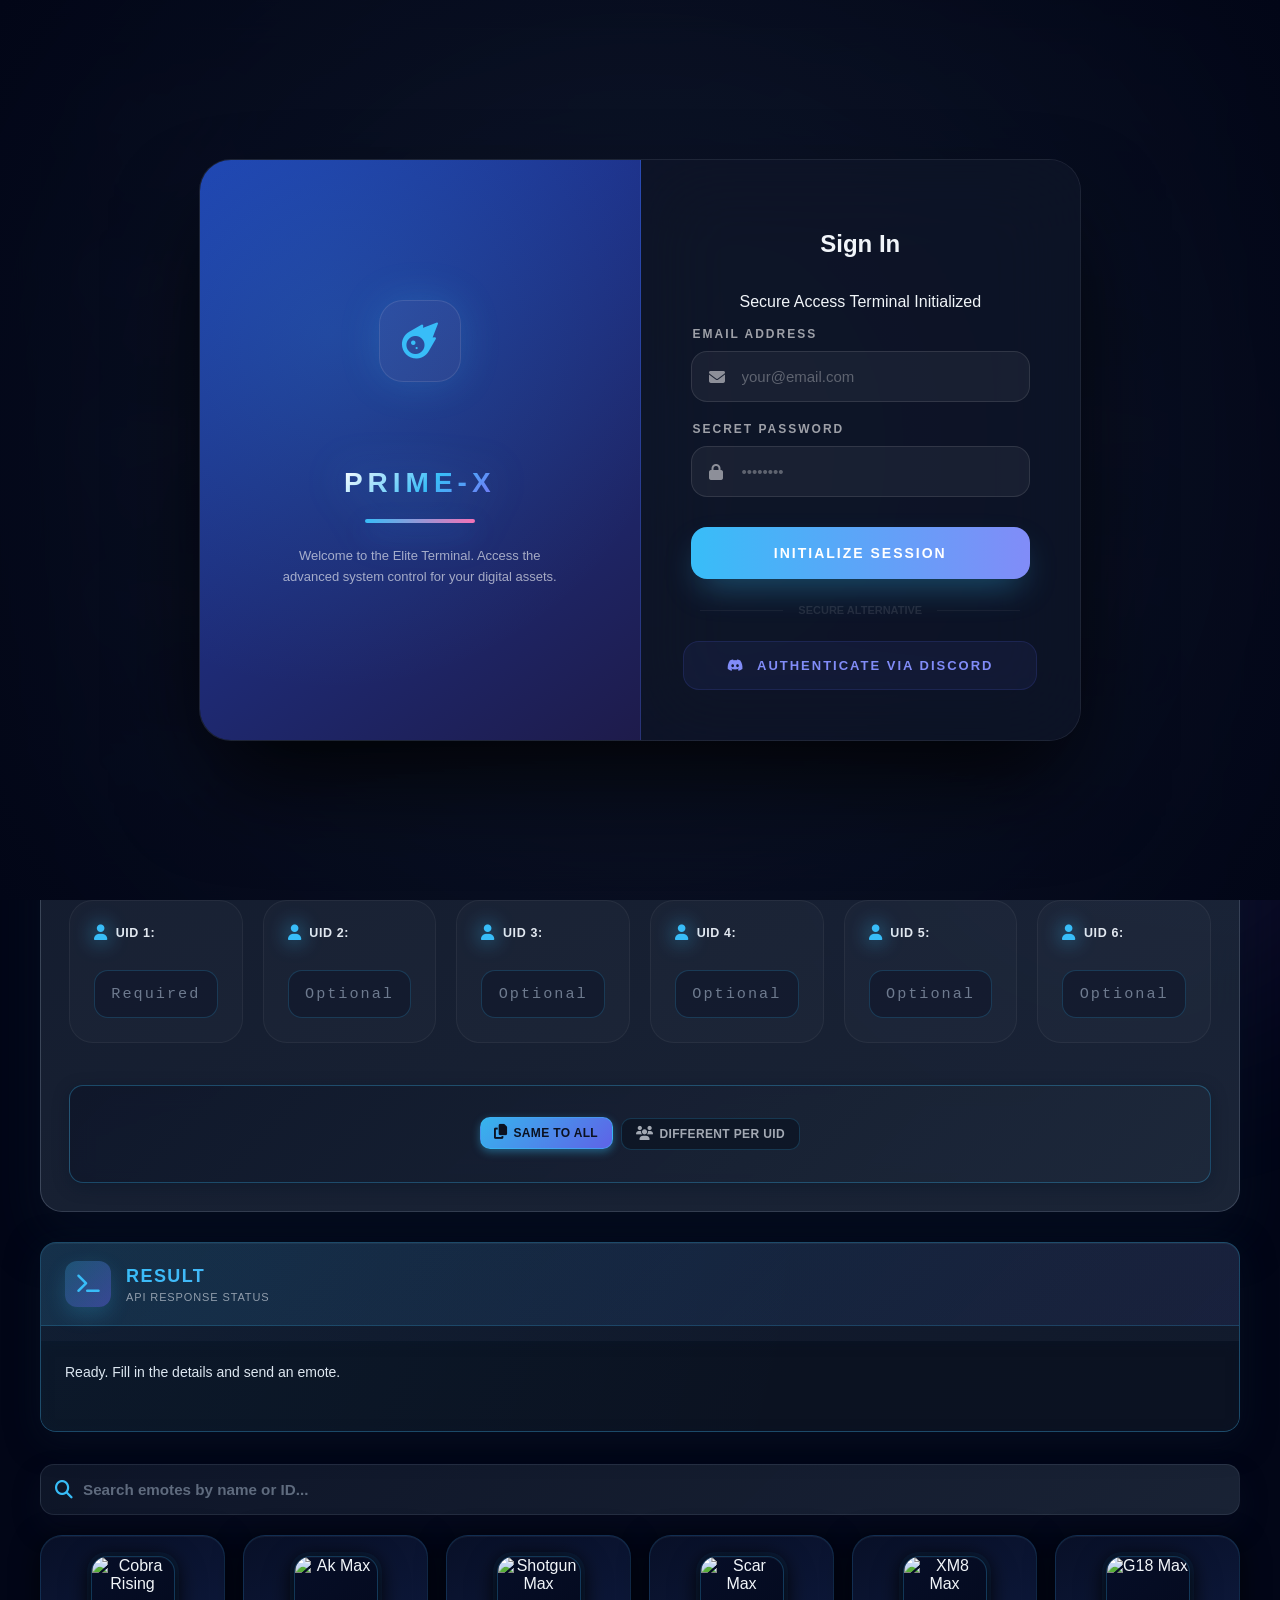
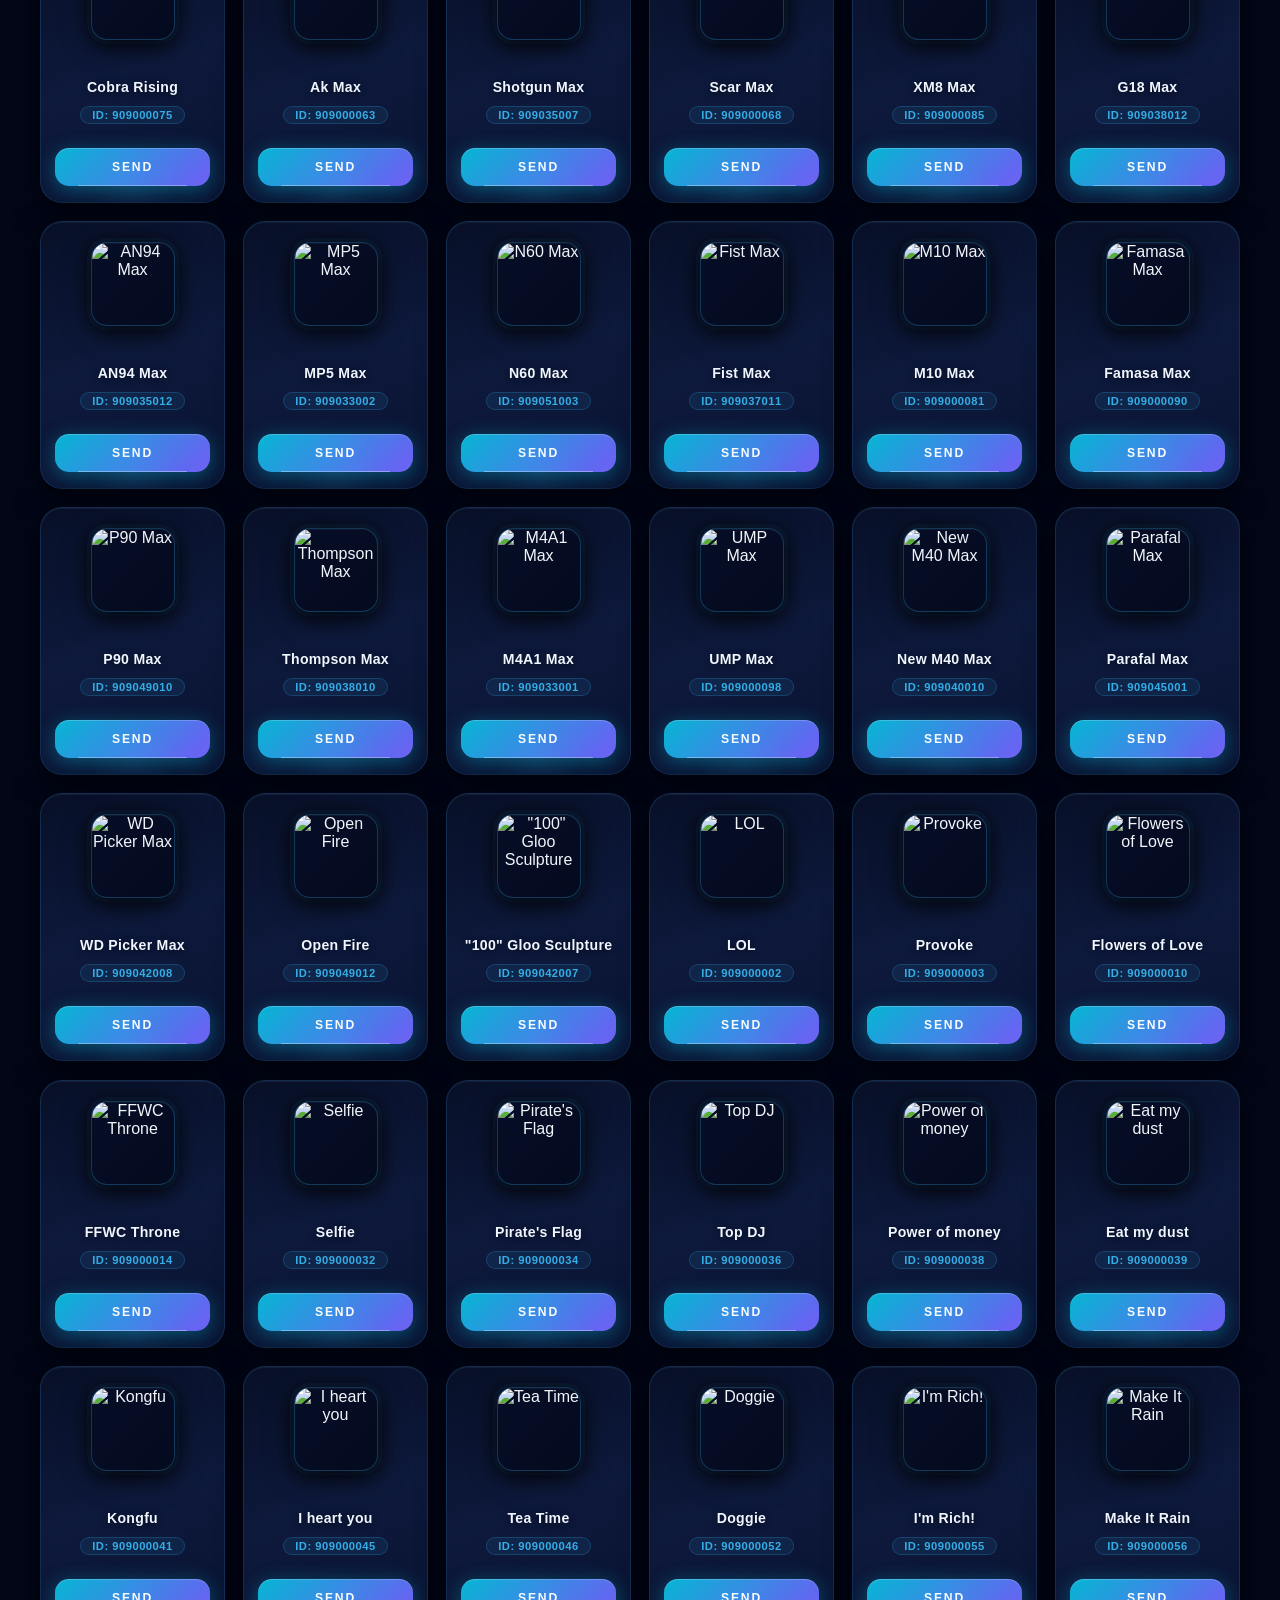
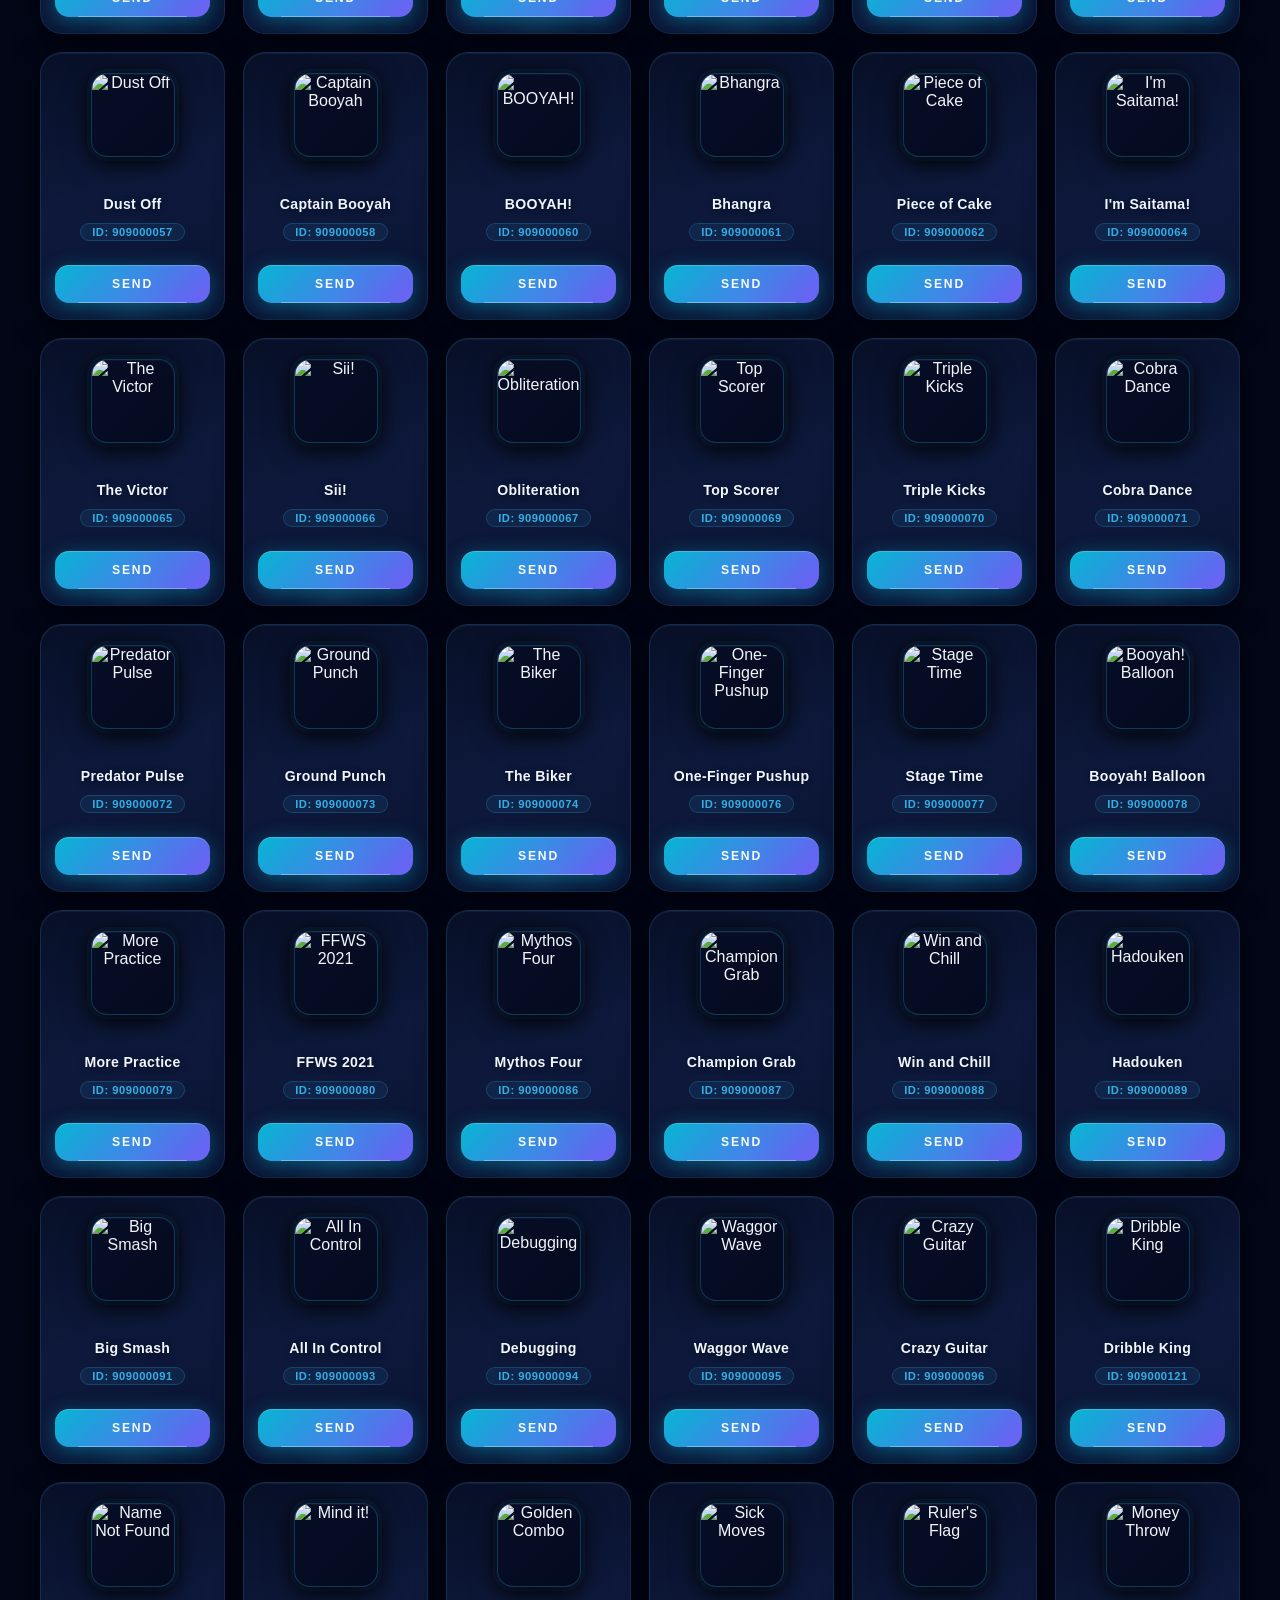
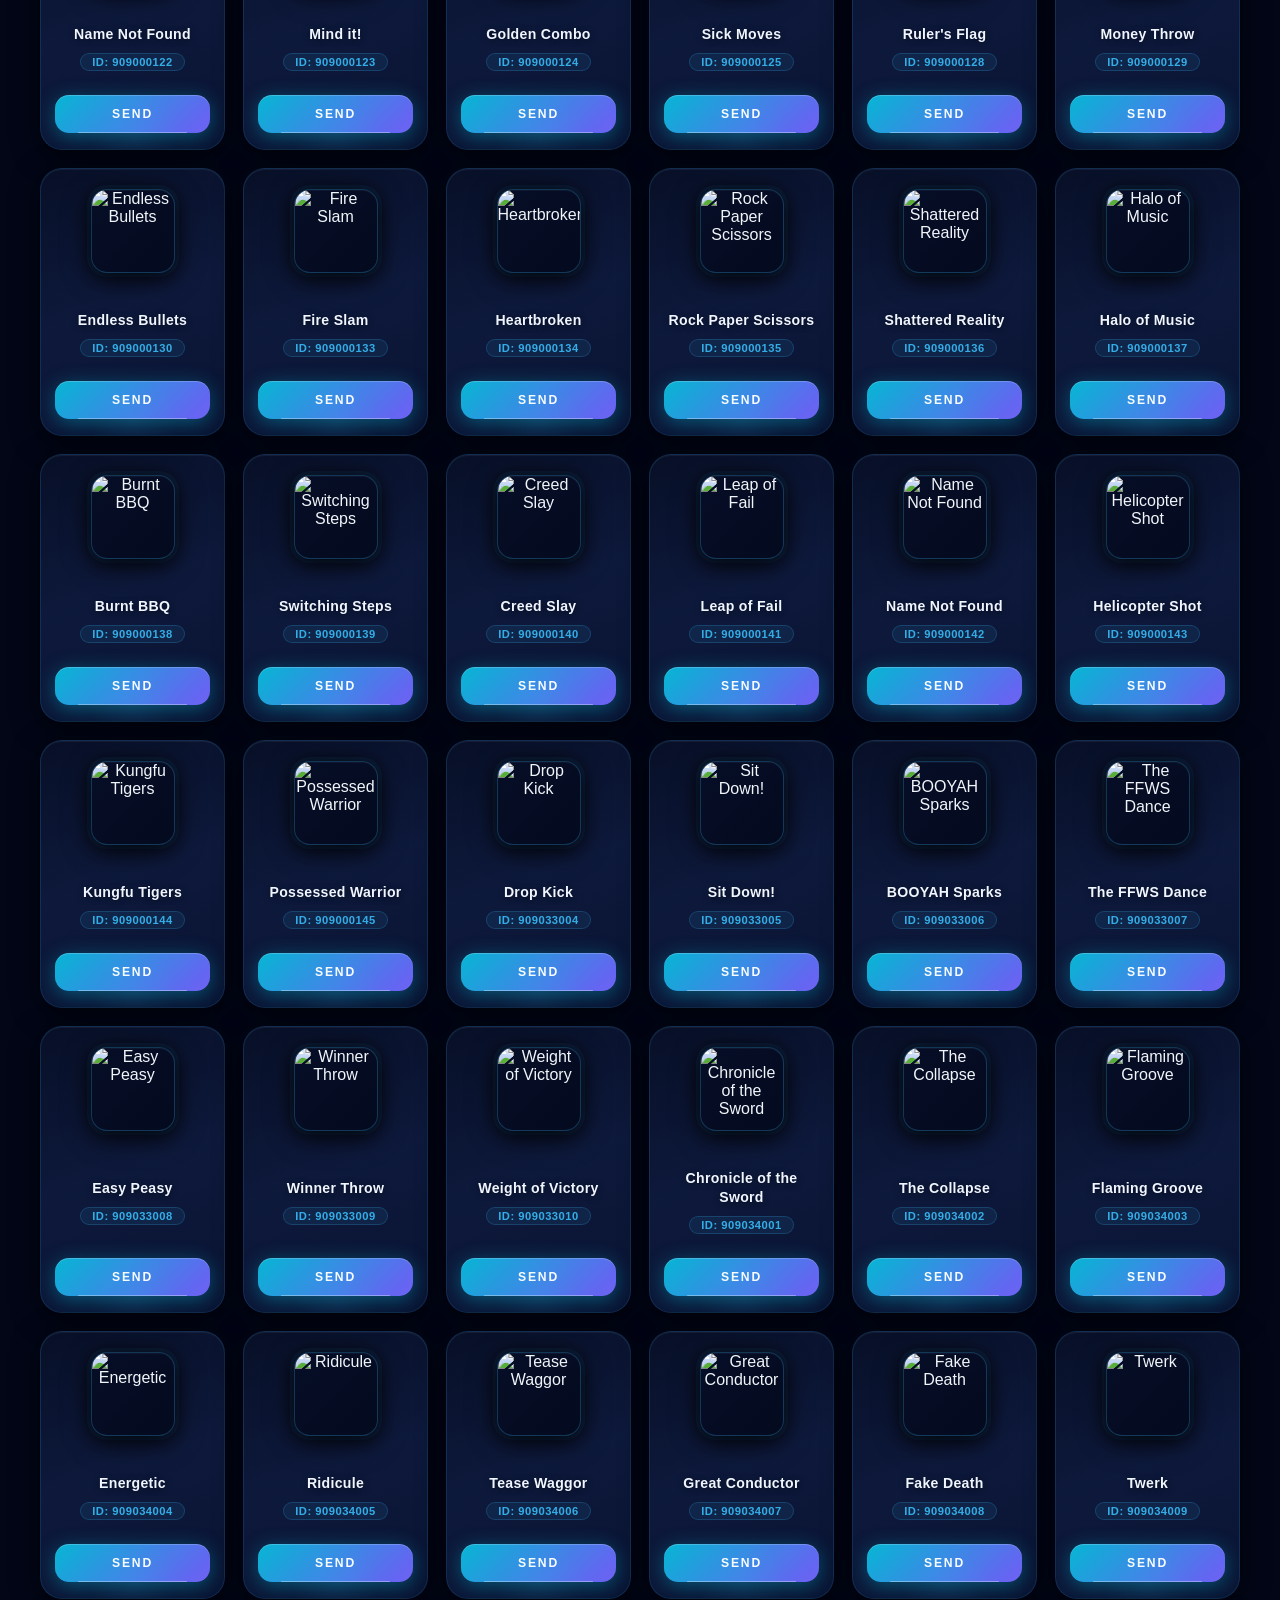
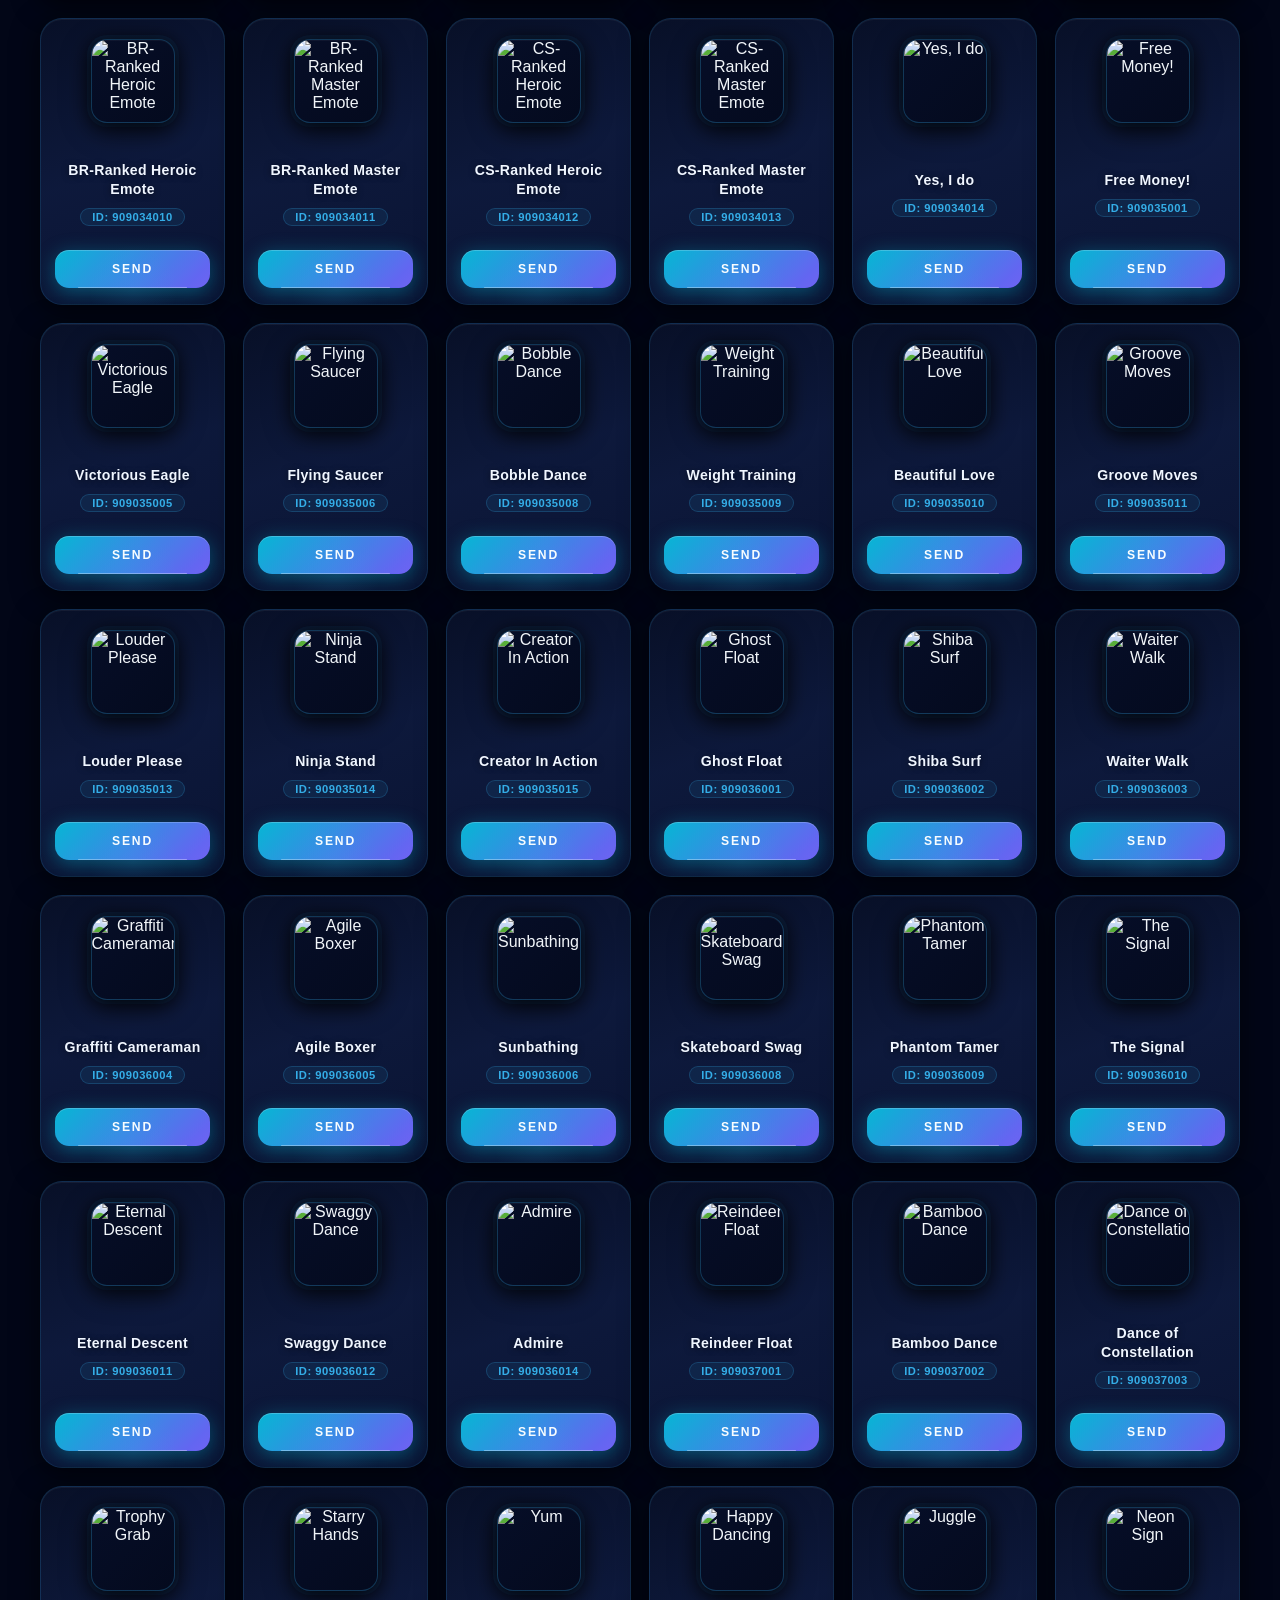
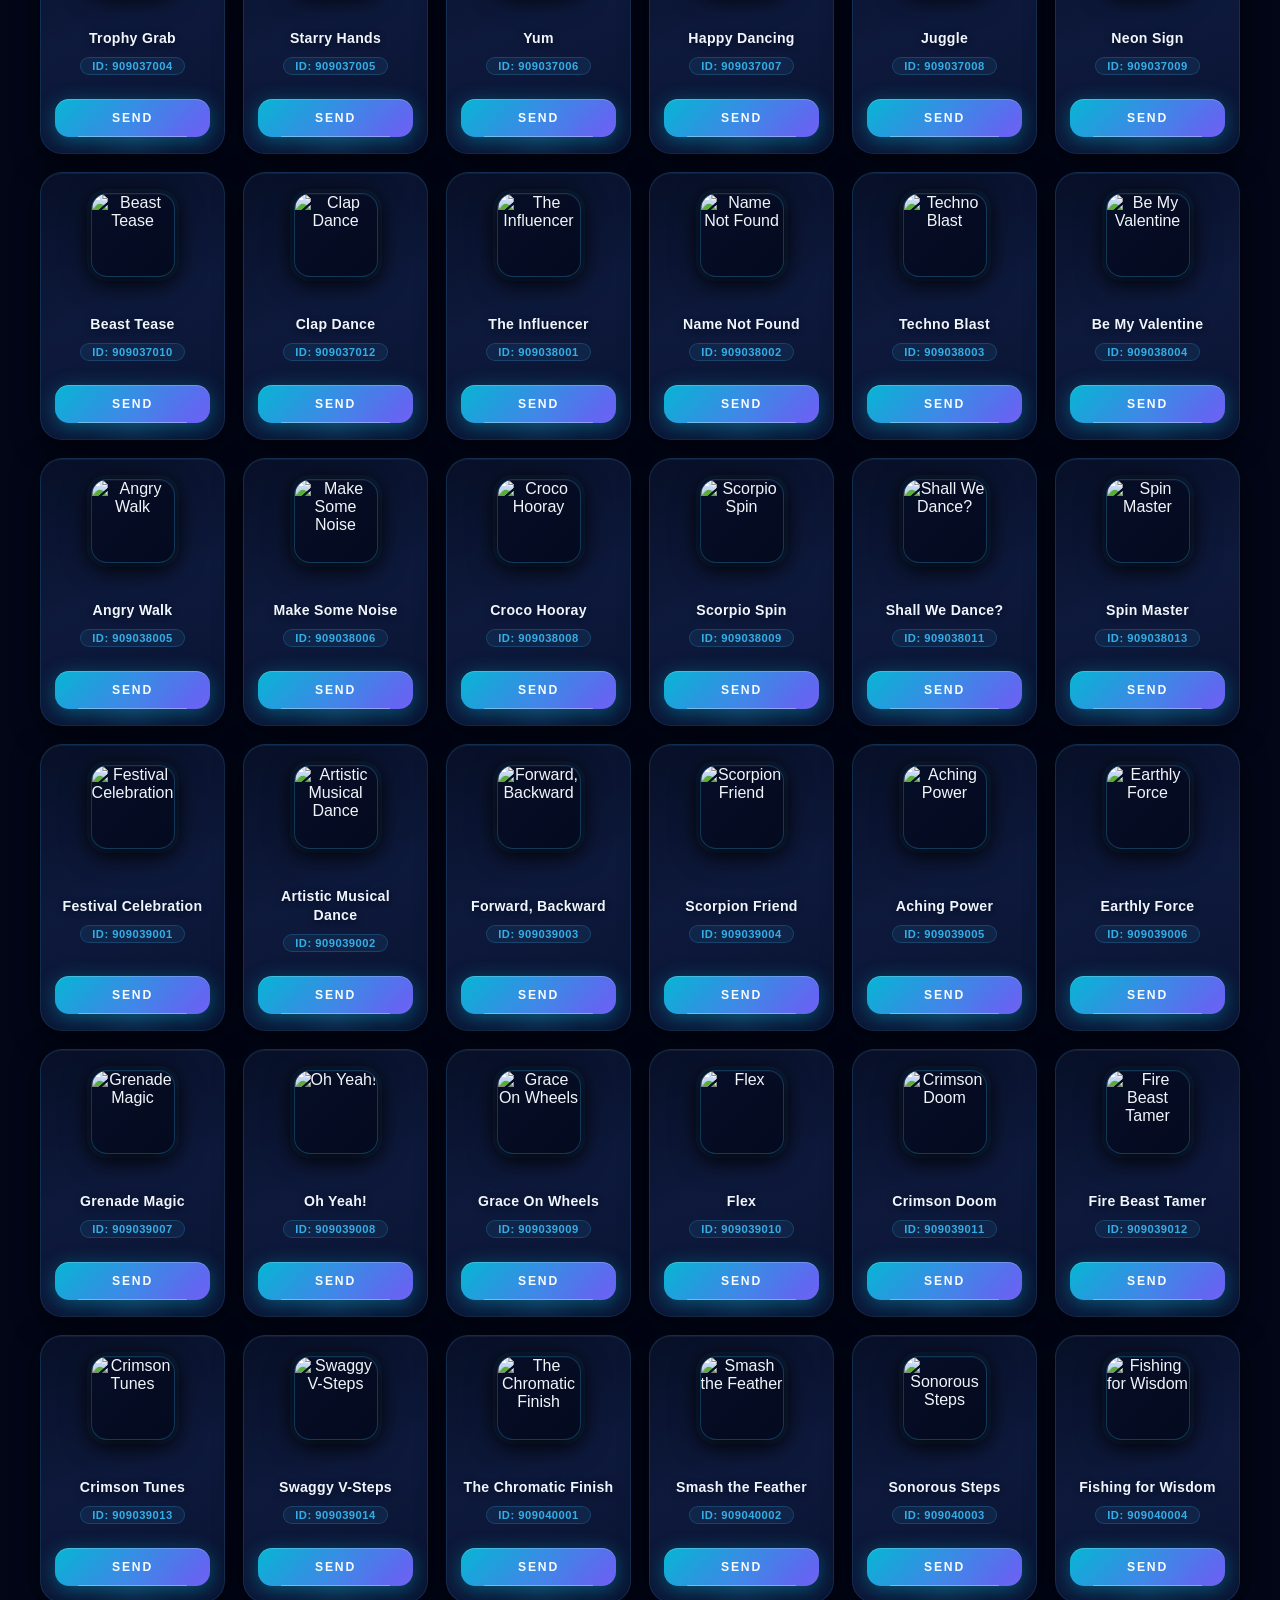
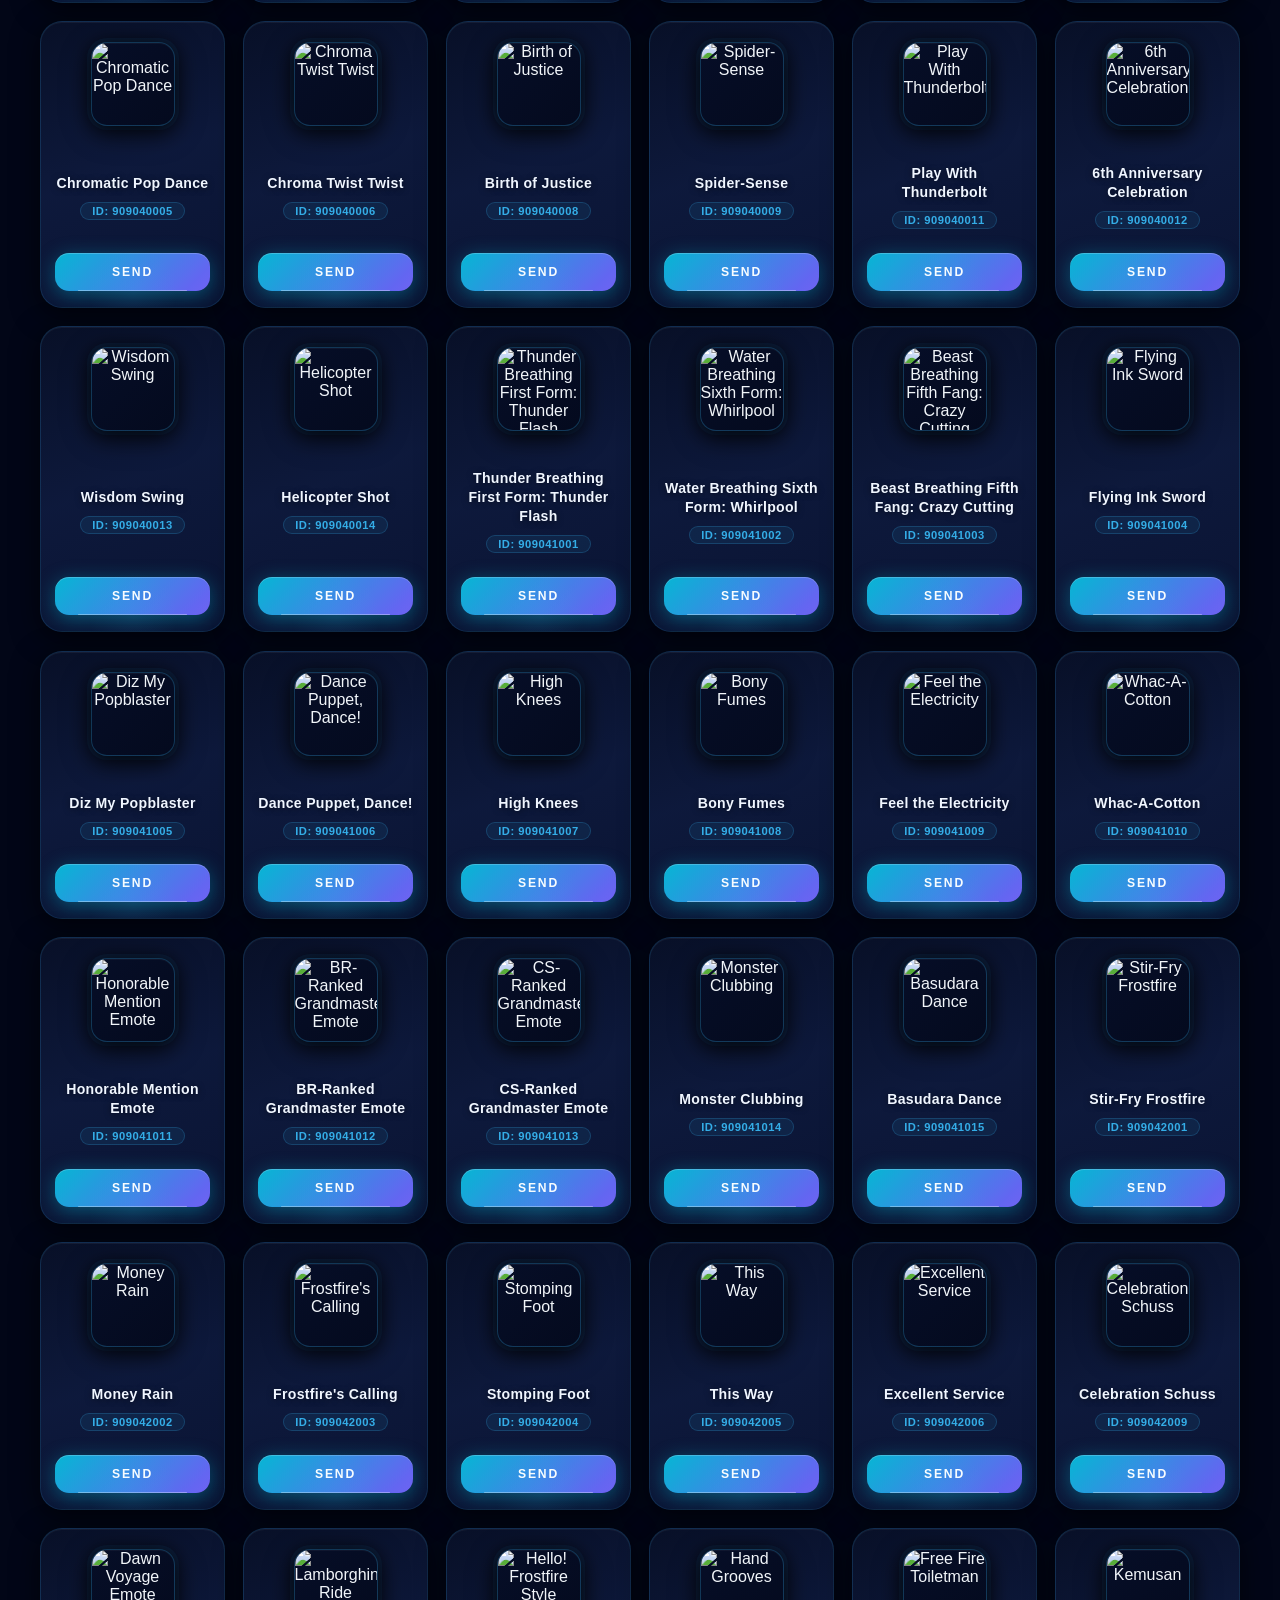
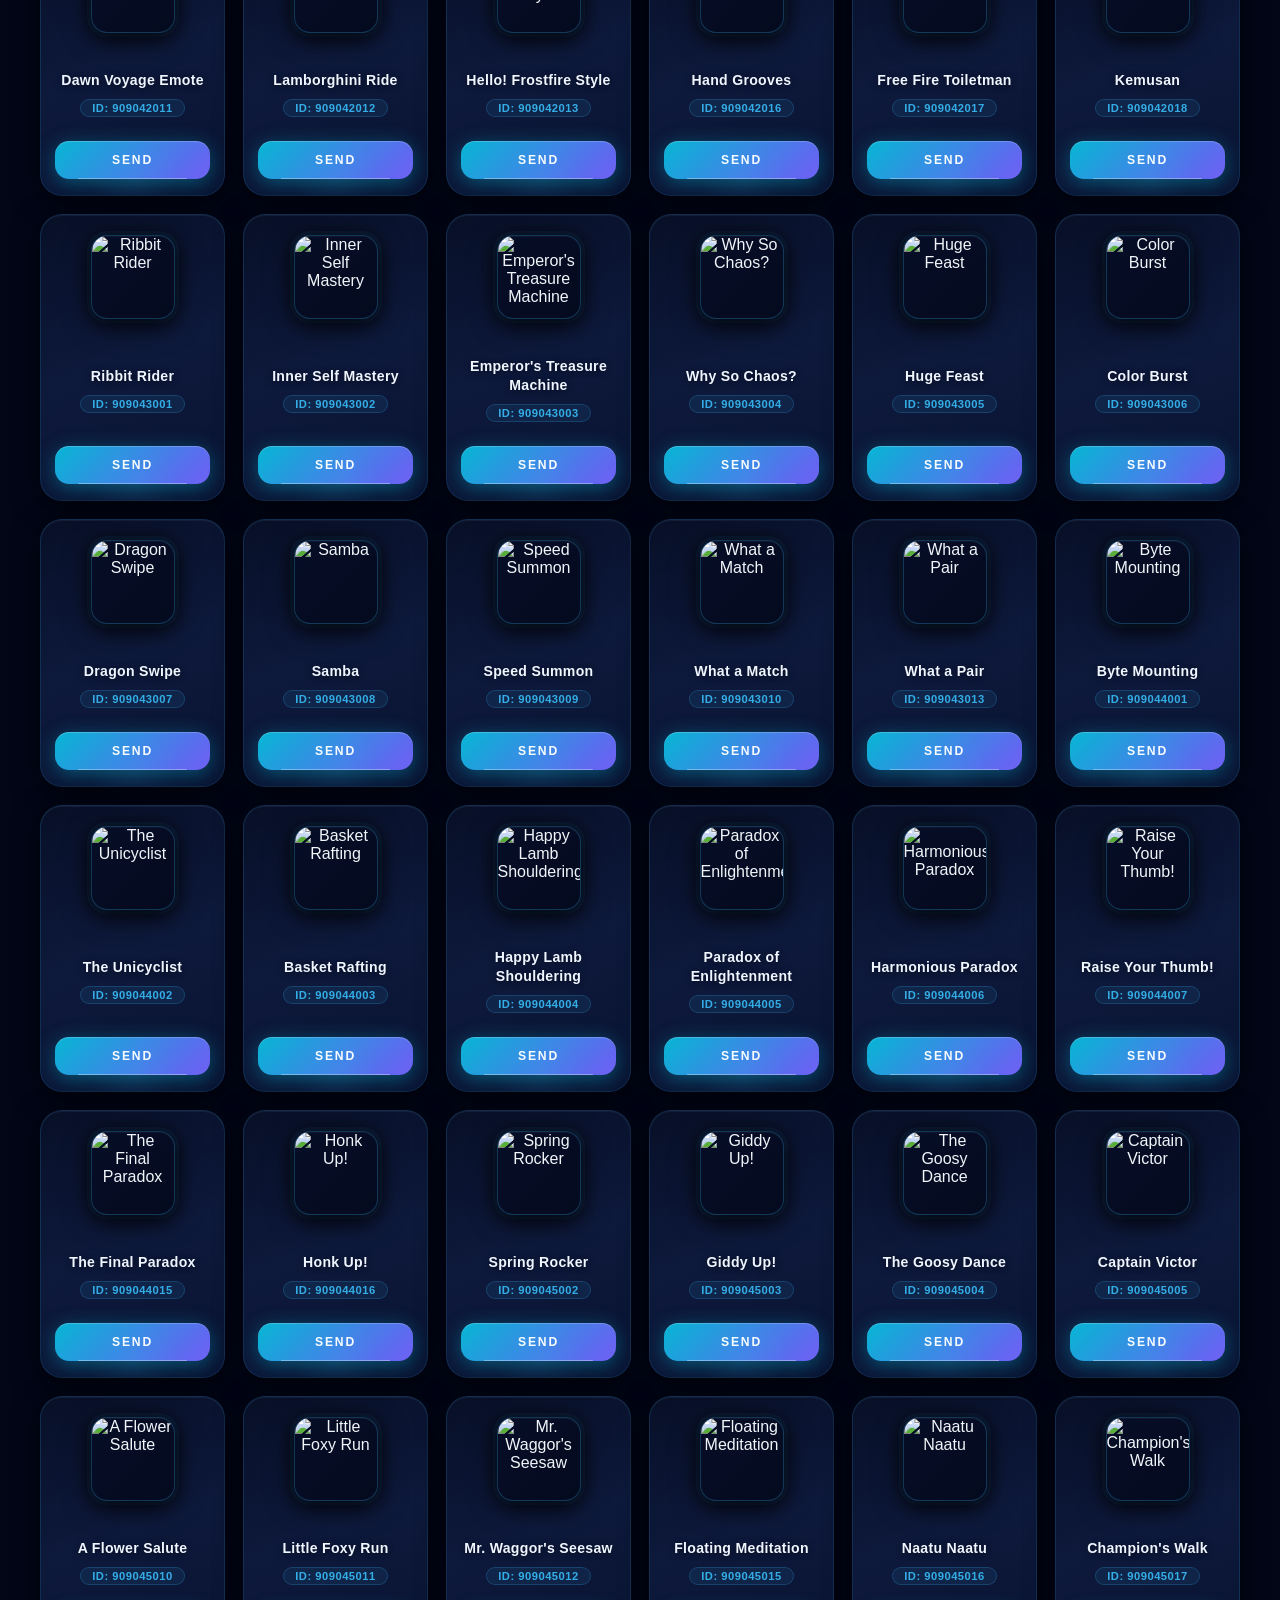
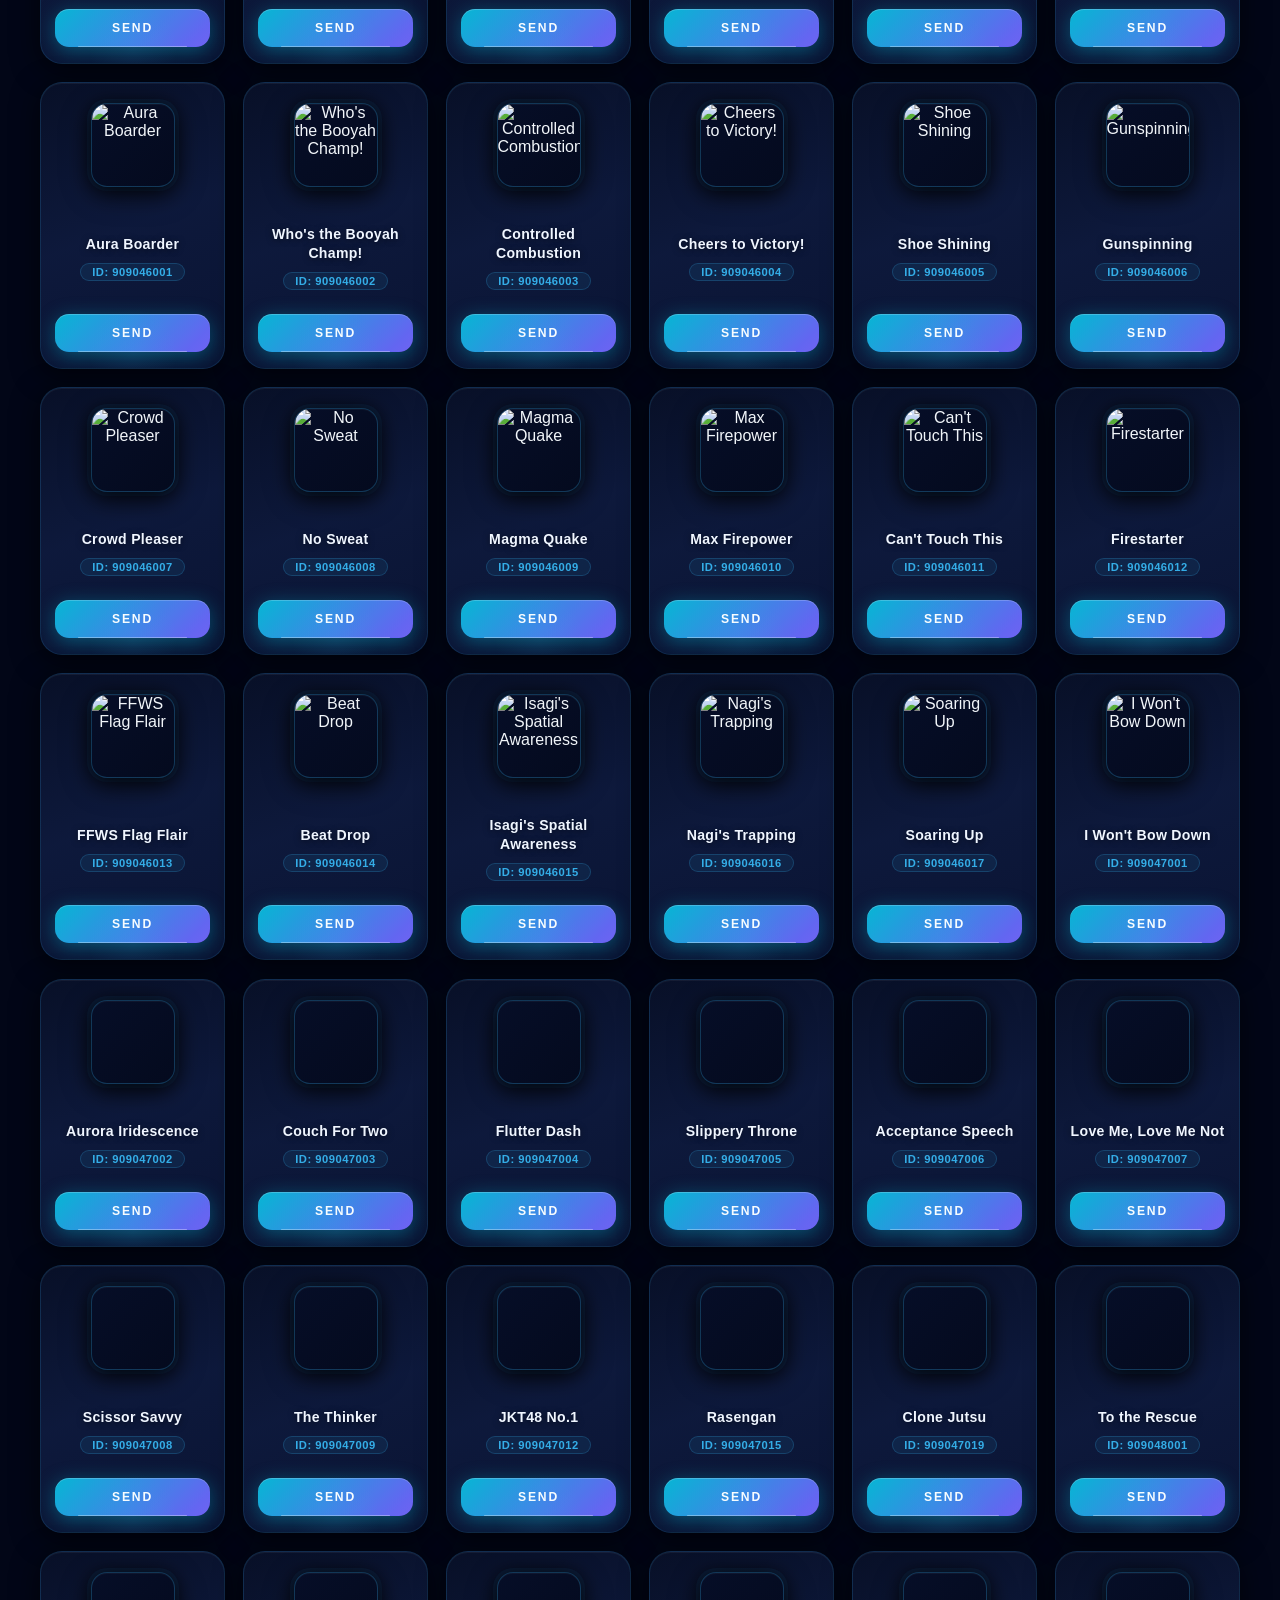
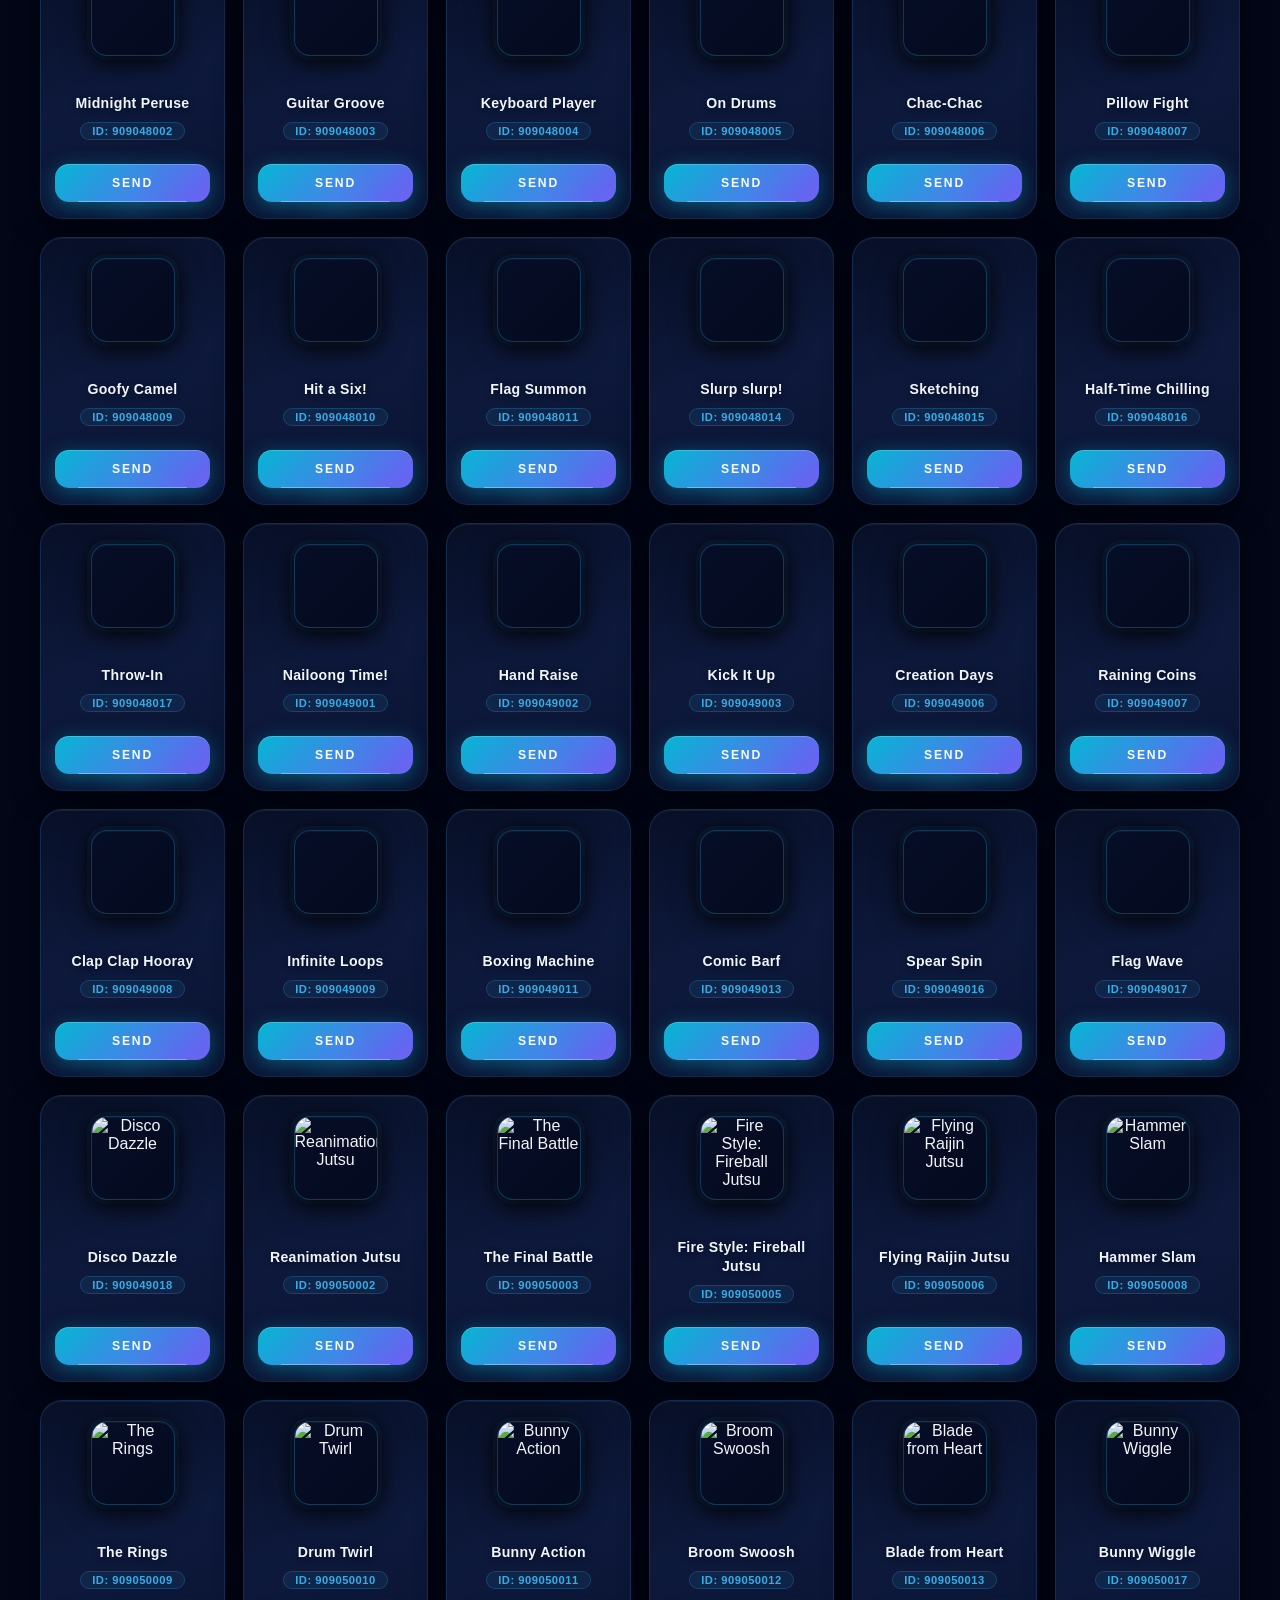
==== index.html @ c2982e99 "Add files via upload" ====
<!DOCTYPE html>
<html lang="en">

<head>
    <meta charset="UTF-8">
    <meta name="viewport" content="width=device-width, initial-scale=1.0">
    <title>PRIME-X OFFICIAL</title>
    <!-- Font Awesome for icons -->
    <link rel="stylesheet" href="https://cdnjs.cloudflare.com/ajax/libs/font-awesome/6.4.0/css/all.min.css">
    <style>
        :root {
            --primary-neon: #38bdf8;
            --secondary-neon: #8b5cf6;
            --accent-glow: rgba(56, 189, 248, 0.4);
            --bg-deep: #0f172a;
            --card-bg: rgba(30, 41, 59, 0.7);
            --border-light: rgba(148, 163, 184, 0.15);
            --text-main: #f1f5f9;
        }

        body {
            background: radial-gradient(circle at 50% -20%, #1e293b 0%, #020617 70%);
            background-color: #020617;
            background-attachment: fixed;
            font-family: 'Inter', 'Outfit', sans-serif;
            color: var(--text-main);
            overflow-x: hidden;
            min-height: 100vh;
        }

        /* ===== CINEMATIC BACKGROUND SHAPES ===== */
        .bg-shape {
            position: fixed;
            border-radius: 50%;
            filter: blur(120px);
            z-index: -1;
            opacity: 0.12;
            pointer-events: none;
            animation: floatShape 20s infinite alternate ease-in-out;
        }

        .shape-1 {
            width: 600px;
            height: 600px;
            top: -150px;
            left: -150px;
            background: var(--primary-neon);
        }

        .shape-2 {
            width: 500px;
            height: 500px;
            bottom: -100px;
            right: -100px;
            background: var(--secondary-neon);
            animation-delay: -5s;
        }

        .shape-3 {
            width: 400px;
            height: 400px;
            top: 30%;
            left: 70%;
            background: #f472b6;
            animation-delay: -10s;
        }

        @keyframes floatShape {
            from {
                transform: translate(0, 0) scale(1) rotate(0deg);
            }

            to {
                transform: translate(50px, 50px) scale(1.1) rotate(15deg);
            }
        }

        /* ===== SOCIAL HUB PANEL ===== */
        .social-hub-panel {
            grid-column: span 2;
            background: rgba(15, 23, 42, 0.4);
            backdrop-filter: blur(10px);
            border: 1px solid var(--border-light);
            border-radius: 24px;
            padding: 25px;
            margin-bottom: 25px;
            display: flex;
            flex-direction: column;
            align-items: center;
            gap: 20px;
            transition: all 0.3s ease;
        }

        .social-hub-title {
            font-size: 13px;
            font-weight: 800;
            color: var(--primary-neon);
            text-transform: uppercase;
            letter-spacing: 3px;
            display: flex;
            align-items: center;
            gap: 10px;
            opacity: 0.8;
        }

        .social-hub-grid {
            display: grid;
            grid-template-columns: repeat(3, 1fr);
            gap: 15px;
            width: 100%;
        }

        .social-card {
            background: rgba(30, 41, 59, 0.3);
            border: 1px solid rgba(255, 255, 255, 0.05);
            padding: 18px;
            border-radius: 18px;
            text-decoration: none;
            display: flex;
            flex-direction: column;
            align-items: center;
            gap: 10px;
            transition: all 0.4s cubic-bezier(0.175, 0.885, 0.32, 1.275);
            position: relative;
            overflow: hidden;
        }

        .social-card i {
            font-size: 1.8rem;
            transition: transform 0.3s ease;
        }

        .social-card span {
            font-size: 12px;
            font-weight: 800;
            color: white;
            letter-spacing: 1px;
        }

        .social-card.youtube:hover {
            color: #ff0000;
            box-shadow: 0 0 25px rgba(255, 0, 0, 0.2);
        }

        .social-card.discord:hover {
            color: #5865f2;
            box-shadow: 0 0 25px rgba(88, 101, 242, 0.2);
        }

        .social-card.whatsapp:hover {
            color: #25d366;
            box-shadow: 0 0 25px rgba(37, 211, 102, 0.2);
        }

        .social-card:hover {
            transform: translateY(-8px);
            background: rgba(30, 41, 59, 0.6);
            border-color: currentColor;
        }

        .social-card:hover i {
            transform: scale(1.2);
        }

        @media (max-width: 600px) {
            .social-hub-grid {
                grid-template-columns: 1fr;
            }
        }

        .input-section {
            background: rgba(15, 23, 42, 0.4);
            backdrop-filter: blur(40px);
            -webkit-backdrop-filter: blur(40px);
            border: 1px solid rgba(255, 255, 255, 0.05);
            border-radius: 40px;
            padding: 45px;
            box-shadow:
                0 40px 100px -20px rgba(0, 0, 0, 0.8),
                inset 0 0 80px rgba(56, 189, 248, 0.02);
            display: grid;
            grid-template-columns: repeat(2, 1fr);
            gap: 30px;
            position: relative;
            margin-bottom: 40px;
        }

        .input-group {
            background: rgba(255, 255, 255, 0.02);
            border: 1px solid rgba(255, 255, 255, 0.05);
            padding: 24px;
            border-radius: 24px;
            transition: all 0.4s cubic-bezier(0.16, 1, 0.3, 1);
            position: relative;
            overflow: hidden;
        }

        .input-group:hover {
            background: rgba(56, 189, 248, 0.03);
            border-color: rgba(56, 189, 248, 0.2);
            transform: translateY(-5px);
            box-shadow: 0 20px 40px -10px rgba(0, 0, 0, 0.4);
        }

        .input-group label {
            display: flex;
            align-items: center;
            gap: 12px;
            color: rgba(255, 255, 255, 0.4);
            font-size: 10px;
            font-weight: 900;
            text-transform: uppercase;
            letter-spacing: 2.5px;
            margin-bottom: 20px;
        }

        .input-group label i {
            color: var(--primary-neon);
            font-size: 14px;
            filter: drop-shadow(0 0 10px var(--primary-neon));
        }

        .server-select,
        input[type="text"] {
            width: 100%;
            background: rgba(15, 23, 42, 0.6);
            border: 1px solid rgba(255, 255, 255, 0.08);
            border-radius: 16px;
            padding: 16px 20px;
            color: white;
            font-size: 14px;
            font-weight: 600;
            transition: all 0.3s ease;
            outline: none;
        }

        .server-select:focus,
        input[type="text"]:focus {
            background: rgba(15, 23, 42, 0.8);
            border-color: var(--primary-neon);
            box-shadow: 0 0 20px rgba(56, 189, 248, 0.1);
        }

        /* UID Grid - Full Width Tactical Slot */
        .uid-control-bar {
            grid-column: span 2;
        }

        .uid-grid {
            display: grid;
            grid-template-columns: repeat(3, 1fr);
            gap: 20px;
        }

        .uid-item {
            background: rgba(255, 255, 255, 0.02) !important;
        }

        .uid-input {
            background: rgba(15, 23, 42, 0.6) !important;
            border: 1px solid rgba(56, 189, 248, 0.2) !important;
            text-align: center;
            font-family: 'JetBrains Mono', monospace;
            letter-spacing: 2px;
        }

        /* Buttons Overhaul */
        .action-buttons {
            grid-column: span 2;
            display: flex;
            gap: 15px;
            margin-top: 10px;
        }

        .main-btn {
            flex: 1;
            padding: 16px;
            border-radius: 16px;
            border: none;
            font-weight: 800;
            text-transform: uppercase;
            letter-spacing: 2px;
            cursor: pointer;
            transition: all 0.4s cubic-bezier(0.175, 0.885, 0.32, 1.275);
            display: flex;
            align-items: center;
            justify-content: center;
            gap: 10px;
            position: relative;
            overflow: hidden;
        }

        .btn-primary {
            background: linear-gradient(135deg, #0ea5e9 0%, #6366f1 100%);
            color: white;
            box-shadow: 0 10px 25px -5px rgba(99, 102, 241, 0.4);
        }

        .btn-primary:hover {
            transform: translateY(-3px) scale(1.02);
            box-shadow: 0 20px 40px -10px rgba(99, 102, 241, 0.6);
        }

        /* Result Section - Live Feed Style */
        .result-section {
            grid-column: span 2;
            background: #020617;
            border: 1px solid rgba(56, 189, 248, 0.2);
            border-radius: 20px;
            padding: 25px;
            position: relative;
        }

        .result-header {
            display: flex;
            justify-content: space-between;
            align-items: center;
            margin-bottom: 15px;
            border-bottom: 1px solid rgba(255, 255, 255, 0.05);
            padding-bottom: 10px;
        }

        @media (max-width: 900px) {
            .input-section {
                grid-template-columns: 1fr;
            }

            .uid-grid {
                grid-template-columns: repeat(2, 1fr);
            }

            .uid-control-bar {
                grid-column: span 1;
            }

            .action-buttons {
                grid-column: span 1;
                flex-direction: column;
            }
        }

        /* ===== TOP HEADER WRAPPER ===== */
        .top-header-wrapper {
            position: relative;
            z-index: 1000;
            padding: 10px 20px;
        }

        /* ===== PREMIUM TOP HEADER (DASHBOARD STYLE) ===== */
        .top-header {
            display: flex;
            justify-content: space-between;
            align-items: center;
            padding: 12px 25px;
            max-width: 1200px;
            margin: 0 auto;
            background: rgba(15, 23, 42, 0.7);
            backdrop-filter: blur(30px);
            -webkit-backdrop-filter: blur(30px);
            border: 1px solid rgba(255, 255, 255, 0.08);
            box-shadow:
                0 20px 50px rgba(0, 0, 0, 0.6),
                inset 0 0 40px rgba(56, 189, 248, 0.05);
            border-radius: 28px;
            gap: 20px;
            position: relative;
            z-index: 1001;
        }

        /* Branding (Center-ish) */
        .header-branding {
            display: flex;
            flex-direction: column;
            align-items: center;
            text-align: center;
        }

        .header-branding h2 {
            margin: 0;
            font-size: 18px;
            font-weight: 900;
            text-transform: uppercase;
            letter-spacing: 3px;
            background: linear-gradient(135deg, #fff 0%, #38bdf8 100%);
            -webkit-background-clip: text;
            background-clip: text;
            -webkit-text-fill-color: transparent;
        }

        .header-branding p {
            margin: 2px 0 0;
            font-size: 9px;
            font-weight: 800;
            color: var(--primary-neon);
            letter-spacing: 5px;
            text-transform: uppercase;
            opacity: 0.7;
        }

        /* Profile Area (Left) */
        .header-user-profile {
            display: flex;
            align-items: center;
            gap: 15px;
            cursor: pointer;
            position: relative;
            padding: 6px 14px;
            border-radius: 20px;
            transition: all 0.4s cubic-bezier(0.4, 0, 0.2, 1);
            background: rgba(255, 255, 255, 0.02);
            border: 1px solid rgba(255, 255, 255, 0.05);
        }

        .user-meta-info {
            display: flex;
            flex-direction: column;
            gap: 2px;
        }

        .user-status-badge {
            font-size: 8px;
            font-weight: 900;
            text-transform: uppercase;
            letter-spacing: 2px;
            color: #22c55e;
            display: flex;
            align-items: center;
            gap: 5px;
        }

        .user-status-badge i {
            font-size: 7px;
        }

        .user-email-id {
            font-size: 11px;
            font-weight: 600;
            color: rgba(255, 255, 255, 0.6);
            letter-spacing: 0.5px;
        }

        .header-user-profile:hover {
            background: rgba(56, 189, 248, 0.05);
            border-color: rgba(56, 189, 248, 0.2);
            transform: translateY(-2px);
        }

        /* Avatar WOW Upgrade */
        .user-avatar-main {
            width: 52px;
            height: 52px;
            border-radius: 16px;
            /* Squircle style */
            background: linear-gradient(135deg, var(--primary-neon) 0%, var(--secondary-neon) 100%);
            display: flex;
            align-items: center;
            justify-content: center;
            color: white;
            font-size: 1.6rem;
            position: relative;
            transition: all 0.4s ease;
            box-shadow: 0 0 20px rgba(56, 189, 248, 0.3);
            border: 2px solid rgba(255, 255, 255, 0.2);
        }

        /* Outer Glow Ring */
        .user-avatar-main::before {
            content: '';
            position: absolute;
            inset: -4px;
            border: 2px solid var(--primary-neon);
            border-radius: 18px;
            opacity: 0;
            transform: scale(0.8);
            transition: all 0.4s ease;
        }

        .header-user-profile:hover .user-avatar-main {
            transform: rotate(5deg) scale(1.05);
        }

        .header-user-profile:hover .user-avatar-main::before {
            opacity: 0.4;
            transform: scale(1.1);
            filter: blur(2px);
        }

        .user-avatar-main::after {
            content: '';
            position: absolute;
            bottom: -2px;
            right: -2px;
            width: 14px;
            height: 14px;
            background: #22c55e;
            border: 3px solid #0f172a;
            border-radius: 50%;
            box-shadow: 0 0 10px #22c55e;
            z-index: 2;
        }

        /* Dropdown Tactical UI Upgrade */
        .profile-dropdown {
            position: absolute;
            top: calc(100% + 15px);
            left: 0;
            width: 340px;
            background: rgba(15, 23, 42, 0.9);
            backdrop-filter: blur(40px);
            -webkit-backdrop-filter: blur(40px);
            border: 1px solid rgba(56, 189, 248, 0.25);
            border-radius: 28px;
            padding: 25px;
            box-shadow:
                0 30px 70px rgba(0, 0, 0, 0.8),
                inset 0 0 40px rgba(56, 189, 248, 0.05);
            display: none;
            z-index: 2000;
            animation: dropdownTactical 0.4s cubic-bezier(0.175, 0.885, 0.32, 1.275);
            overflow: hidden;
        }

        .header-user-profile:hover .profile-dropdown {
            display: block;
        }

        /* Invisible bridge to keep dropdown open when moving mouse across the gap */
        .profile-dropdown::after {
            content: '';
            position: absolute;
            top: -20px;
            left: 0;
            width: 100%;
            height: 20px;
            background: transparent;
        }

        .profile-dropdown::before {
            content: '';
            position: absolute;
            top: 0;
            left: 0;
            width: 100%;
            height: 2px;
            background: linear-gradient(90deg, transparent, var(--primary-neon), transparent);
        }

        @keyframes dropdownTactical {
            from {
                opacity: 0;
                transform: translateY(-15px) scale(0.95);
            }

            to {
                opacity: 1;
                transform: translateY(0) scale(1);
            }
        }

        .dropdown-title {
            font-size: 10px;
            font-weight: 900;
            color: var(--primary-neon);
            text-transform: uppercase;
            letter-spacing: 3px;
            margin-bottom: 20px;
            display: flex;
            align-items: center;
            gap: 12px;
            opacity: 0.8;
        }

        .social-link-item {
            display: flex;
            align-items: center;
            gap: 18px;
            padding: 15px 20px;
            background: rgba(255, 255, 255, 0.03);
            border: 1px solid rgba(255, 255, 255, 0.05);
            border-radius: 18px;
            text-decoration: none;
            color: white;
            transition: all 0.3s cubic-bezier(0.4, 0, 0.2, 1);
            position: relative;
            overflow: hidden;
        }

        .social-link-item:hover {
            background: rgba(255, 255, 255, 0.07);
            border-color: rgba(56, 189, 248, 0.4);
            transform: translateX(8px);
            box-shadow: 0 5px 15px rgba(0, 0, 0, 0.3);
        }

        .social-link-item::after {
            content: '';
            position: absolute;
            top: 0;
            left: -100%;
            width: 100%;
            height: 100%;
            background: linear-gradient(90deg, transparent, rgba(255, 255, 255, 0.05), transparent);
            transition: 0.5s;
        }

        .social-link-item:hover::after {
            left: 100%;
        }

        .social-link-item i {
            font-size: 1.5rem;
            transition: transform 0.3s ease;
        }

        .social-link-item:hover i {
            transform: scale(1.2) rotate(-10deg);
        }

        .social-link-item span {
            font-size: 14px;
            font-weight: 700;
            letter-spacing: 0.5px;
        }

        .social-link-item.youtube:hover {
            color: #ff0000;
        }

        .social-link-item.discord:hover {
            color: #5865f2;
        }

        .social-link-item.whatsapp:hover {
            color: #25d366;
        }



        .user-profile-info {
            display: flex;
            flex-direction: column;
            gap: 2px;
        }

        .badge-verified {
            font-size: 9px;
            background: rgba(34, 197, 94, 0.15);
            color: #22c55e;
            padding: 2px 8px;
            border-radius: 10px;
            font-weight: 800;
            text-transform: uppercase;
            letter-spacing: 0.5px;
            width: fit-content;
            border: 1px solid rgba(34, 197, 94, 0.2);
        }

        .user-email-id {
            font-size: 13px;
            color: #f1f5f9;
            font-weight: 600;
            font-family: 'Inter', sans-serif;
            text-shadow: 0 2px 4px rgba(0, 0, 0, 0.3);
        }

        /* Branding (Center) */
        .header-central-brand {
            text-align: center;
        }

        .header-central-brand h2 {
            margin: 0;
            font-size: 24px;
            font-weight: 900;
            color: white;
            letter-spacing: 2px;
            text-transform: uppercase;
            background: linear-gradient(135deg, #fff 0%, #38bdf8 100%);
            -webkit-background-clip: text;
            background-clip: text;
            /* standard property for compatibility */
            -webkit-text-fill-color: transparent;
            filter: drop-shadow(0 0 10px rgba(56, 189, 248, 0.5));
        }

        .header-central-brand p {
            margin: 0;
            font-size: 9px;
            color: #38bdf8;
            letter-spacing: 4px;
            font-weight: 800;
            opacity: 0.8;
            text-transform: uppercase;
        }

        /* Right Actions */
        .header-right-actions {
            display: flex;
            align-items: center;
            justify-content: flex-end;
            gap: 12px;
        }

        /* Responsive */
        @media (max-width: 1100px) {
            .header-central-brand {
                display: none;
            }

            .top-header {
                grid-template-columns: 1fr auto;
            }
        }

        @media (max-width: 768px) {
            .top-header {
                padding: 12px 20px;
                border-radius: 16px;
            }

            .user-avatar-main {
                width: 40px;
                height: 40px;
                font-size: 1.2rem;
            }

            .user-email-id {
                font-size: 11px;
            }
        }

        .social-icons-top {
            display: flex;
            gap: 12px;
            align-items: center;
        }

        .icon-link {
            width: 42px;
            height: 42px;
            border-radius: 12px;
            display: flex;
            align-items: center;
            justify-content: center;
            font-size: 1.3rem;
            transition: all 0.3s cubic-bezier(0.175, 0.885, 0.32, 1.275);
            border: 1.5px solid rgba(255, 255, 255, 0.1);
            position: relative;
            background: rgba(30, 41, 59, 0.7);
            box-shadow: 0 4px 10px rgba(0, 0, 0, 0.3);
            z-index: 5;
            overflow: hidden;
        }

        /* The thick bottom line from user image */
        .icon-link::after {
            content: '';
            position: absolute;
            bottom: 0;
            left: 15%;
            width: 70%;
            height: 3px;
            background: currentColor;
            border-radius: 10px 10px 0 0;
            opacity: 0.8;
            box-shadow: 0 0 10px currentColor;
        }

        .icon-link i {
            z-index: 2;
            transition: transform 0.3s ease;
        }

        .icon-link:hover {
            transform: translateY(-4px);
            background: rgba(30, 41, 59, 0.9);
            border-color: rgba(255, 255, 255, 0.2);
            box-shadow: 0 8px 20px rgba(0, 0, 0, 0.4);
        }

        .icon-link:hover i {
            transform: scale(1.1);
        }

        /* Specific Brand Colors */
        .icon-link.youtube {
            color: #ff0000;
        }

        .icon-link.discord {
            color: #5865f2;
        }

        .icon-link.whatsapp {
            color: #25d366;
        }

        .icon-link.bell {
            color: #ffca28;
        }

        .icon-link.youtube:hover {
            box-shadow: 0 0 15px rgba(255, 0, 0, 0.3);
        }

        .icon-link.discord:hover {
            box-shadow: 0 0 15px rgba(88, 101, 242, 0.3);
        }

        .icon-link.whatsapp:hover {
            box-shadow: 0 0 15px rgba(37, 211, 102, 0.3);
        }

        .icon-link.bell:hover {
            box-shadow: 0 0 15px rgba(255, 202, 40, 0.3);
        }

        .icon-link.snowflake:hover {
            box-shadow: 0 0 20px rgba(0, 180, 216, 0.4);
        }

        .notification-badge {
            position: absolute;
            top: -6px;
            right: -6px;
            min-width: 18px;
            height: 18px;
            background: linear-gradient(135deg, #ef4444 0%, #dc2626 100%);
            border-radius: 9px;
            border: 2px solid #0f172a;
            animation: pulse-badge 2s infinite;
            display: none;
            align-items: center;
            justify-content: center;
            font-size: 10px;
            font-weight: 700;
            color: #ffffff;
            padding: 0 4px;
            box-shadow: 0 2px 8px rgba(239, 68, 68, 0.8);
            line-height: 1;
            font-family: 'Segoe UI', Tahoma, Geneva, Verdana, sans-serif;
            text-shadow: 0 1px 2px rgba(0, 0, 0, 0.5);
            z-index: 1001;
        }

        @keyframes pulse-badge {

            0%,
            100% {
                transform: scale(1);
                opacity: 1;
            }

            50% {
                transform: scale(1.1);
                opacity: 0.8;
            }
        }

        .notification-modal {
            position: fixed;
            top: 0;
            left: 0;
            width: 100%;
            height: 100%;
            background: rgba(0, 0, 0, 0.7);
            backdrop-filter: blur(8px);
            display: none;
            justify-content: center;
            align-items: center;
            z-index: 3000;
            animation: fadeIn 0.3s ease;
        }

        .notification-modal.show {
            display: flex;
        }

        .notification-modal-content {
            background: linear-gradient(160deg, rgba(15, 23, 42, 0.98) 0%, rgba(30, 41, 59, 0.95) 100%);
            border: 1px solid rgba(148, 163, 184, 0.3);
            border-radius: 20px;
            padding: 0;
            max-width: 500px;
            width: 90%;
            max-height: 80vh;
            overflow: hidden;
            box-shadow: 0 20px 60px rgba(0, 0, 0, 0.6), 0 0 0 1px rgba(255, 255, 255, 0.05);
            backdrop-filter: blur(20px);
            -webkit-backdrop-filter: blur(20px);
        }

        .notification-modal-header {
            display: flex;
            justify-content: space-between;
            align-items: center;
            padding: 20px 24px;
            background: linear-gradient(135deg, rgba(56, 189, 248, 0.1) 0%, rgba(99, 102, 241, 0.08) 100%);
            border-bottom: 1px solid rgba(148, 163, 184, 0.2);
        }

        .notification-modal-header h3 {
            margin: 0;
            background: linear-gradient(135deg, #38bdf8, #c084fc);
            -webkit-background-clip: text;
            -webkit-text-fill-color: transparent;
            background-clip: text;
            font-size: 18px;
            font-weight: 600;
            display: flex;
            align-items: center;
            gap: 10px;
        }

        .notification-header-actions {
            display: flex;
            align-items: center;
            gap: 10px;
        }

        .notification-read-all-btn {
            background: linear-gradient(135deg, #22c55e 0%, #16a34a 100%);
            color: white;
            border: none;
            padding: 8px 16px;
            border-radius: 8px;
            font-size: 13px;
            font-weight: 600;
            cursor: pointer;
            transition: all 0.3s ease;
            display: flex;
            align-items: center;
            gap: 6px;
        }

        .notification-read-all-btn:hover {
            transform: translateY(-2px);
            box-shadow: 0 6px 20px rgba(34, 197, 94, 0.4);
        }

        .notification-modal-close {
            background: none;
            border: none;
            color: #94a3b8;
            font-size: 24px;
            cursor: pointer;
            padding: 0;
            width: 30px;
            height: 30px;
            display: flex;
            align-items: center;
            justify-content: center;
            border-radius: 50%;
            transition: all 0.3s ease;
        }

        .notification-modal-close:hover {
            background: rgba(148, 163, 184, 0.2);
            color: #f8fafc;
        }

        .notification-item-modal {
            background: linear-gradient(135deg, rgba(30, 41, 59, 0.4) 0%, rgba(15, 23, 42, 0.6) 100%);
            border: 1px solid rgba(148, 163, 184, 0.15);
            border-radius: 12px;
            padding: 16px;
            margin-bottom: 10px;
            transition: all 0.3s ease;
            position: relative;
            overflow: hidden;
        }

        .notification-item-modal::before {
            content: '';
            position: absolute;
            top: 0;
            left: 0;
            width: 3px;
            height: 100%;
            background: transparent;
            transition: background 0.3s ease;
        }

        .notification-item-modal:hover {
            background: linear-gradient(135deg, rgba(30, 41, 59, 0.7) 0%, rgba(15, 23, 42, 0.8) 100%);
            border-color: rgba(56, 189, 248, 0.3);
            transform: translateX(2px);
        }

        .notification-item-modal.unread::before {
            background: linear-gradient(180deg, #22c55e 0%, #16a34a 100%);
        }

        .notification-item-header {
            display: flex;
            justify-content: space-between;
            align-items: start;
            margin-bottom: 8px;
        }

        .notification-item-title {
            font-weight: 600;
            color: #e2e8f0;
            font-size: 15px;
            margin: 0;
        }

        .notification-item-type {
            font-size: 11px;
            padding: 3px 8px;
            border-radius: 6px;
            text-transform: uppercase;
            font-weight: 600;
        }

        .notification-item-type.info {
            background: rgba(56, 189, 248, 0.2);
            color: #38bdf8;
        }

        .notification-item-type.success {
            background: rgba(34, 197, 94, 0.2);
            color: #22c55e;
        }

        .notification-item-type.warning {
            background: rgba(245, 158, 11, 0.2);
            color: #f59e0b;
        }

        .notification-item-type.error {
            background: rgba(239, 68, 68, 0.2);
            color: #ef4444;
        }

        .notification-item-message {
            color: #cbd5e1;
            font-size: 14px;
            line-height: 1.5;
            margin: 8px 0;
        }

        .notification-item-time {
            color: #64748b;
            font-size: 11px;
            margin-top: 8px;
        }

        #notification-list-modal {
            max-height: calc(80vh - 120px);
            overflow-y: auto;
            padding: 20px 24px;
        }

        #notification-list-modal::-webkit-scrollbar {
            width: 6px;
        }

        #notification-list-modal::-webkit-scrollbar-track {
            background: rgba(15, 23, 42, 0.3);
            border-radius: 10px;
        }

        #notification-list-modal::-webkit-scrollbar-thumb {
            background: rgba(56, 189, 248, 0.3);
            border-radius: 10px;
        }

        #notification-list-modal::-webkit-scrollbar-thumb:hover {
            background: rgba(56, 189, 248, 0.5);
        }

        .no-notifications {
            text-align: center;
            padding: 60px 20px;
            color: #94a3b8;
        }

        .no-notifications i {
            font-size: 56px;
            margin-bottom: 16px;
            opacity: 0.4;
            background: linear-gradient(135deg, #94a3b8, #64748b);
            -webkit-background-clip: text;
            -webkit-text-fill-color: transparent;
            background-clip: text;
        }

        .no-notifications p {
            margin: 0;
            font-size: 15px;
            font-weight: 500;
        }

        /* ===== USER EMAIL DISPLAY ===== */
        .user-email-display {
            padding: 8px 40px;
            background: linear-gradient(90deg, rgba(56, 189, 248, 0.1) 0%, rgba(99, 102, 241, 0.1) 100%);
            border: 1px solid rgba(56, 189, 248, 0.2);
            display: flex;
            align-items: center;
            gap: 8px;
            font-size: 13px;
            border-radius: 16px;
            margin: 8px 20px;
            max-width: 1400px;
            margin-left: auto;
            margin-right: auto;
            position: relative;
            overflow: hidden;
        }

        .user-label {
            color: rgba(226, 232, 240, 0.8);
            font-weight: 600;
            white-space: nowrap;
            position: relative;
            z-index: 2;
        }

        .user-email-value {
            color: #38bdf8;
            font-weight: 700;
            letter-spacing: 0.5px;
            white-space: nowrap;
            position: relative;
            z-index: 2;
        }

        .developer-name-scroll {
            position: absolute;
            left: 0;
            right: 0;
            top: 0;
            bottom: 0;
            overflow: hidden;
            pointer-events: none;
            z-index: 1;
        }

        .developer-name-content {
            display: flex;
            white-space: nowrap;
            animation: scroll-developer-name 25s linear infinite;
            position: absolute;
            right: 0;
            top: 50%;
            transform: translateY(-50%);
        }

        .developer-name-text {
            color: #38bdf8;
            opacity: 0.7;
            font-weight: 600;
            font-size: 12px;
            padding: 0 50px;
            display: inline-block;
            letter-spacing: 0.5px;
        }

        @keyframes scroll-developer-name {
            0% {
                transform: translateY(-50%) translateX(0);
                opacity: 0;
            }

            10% {
                opacity: 0.7;
            }

            60% {
                opacity: 0.7;
            }

            90% {
                opacity: 0.3;
            }

            100% {
                transform: translateY(-50%) translateX(calc(-100% - 200px));
                opacity: 0;
            }
        }

        .user-email-display:hover .developer-name-content {
            animation-play-state: paused;
        }

        /* ===== ANNOUNCEMENT BANNER ===== */
        .announcement-banner {
            background: linear-gradient(90deg, rgba(56, 189, 248, 0.1) 0%, rgba(99, 102, 241, 0.1) 100%);
            border: 1px solid rgba(56, 189, 248, 0.2);
            padding: 8px 20px;
            overflow: hidden;
            position: relative;
            border-radius: 16px;
            margin: 0 20px 10px 20px;
            max-width: 1400px;
            margin-left: auto;
            margin-right: auto;
        }

        .announcement-content {
            display: flex;
            white-space: nowrap;
            animation: scroll-announcement 30s linear infinite;
        }

        .announcement-text {
            color: white;
            font-weight: 600;
            font-size: 14px;
            padding: 0 50px;
            display: inline-block;
            letter-spacing: 0.5px;
        }

        @keyframes scroll-announcement {
            0% {
                transform: translateX(100%);
            }

            100% {
                transform: translateX(-100%);
            }
        }

        .announcement-banner:hover .announcement-content {
            animation-play-state: paused;
        }

        /* ===== RESPONSIVE STYLES FOR TOP HEADER ===== */
        @media (max-width: 768px) {
            .top-header-wrapper {
                padding: 10px 10px;
            }

            .top-header {
                padding: 12px 20px;
                flex-direction: column;
                gap: 15px;
            }

            .logo-icon {
                width: 40px;
                height: 40px;
                font-size: 20px;
            }

            .logo-text h2 {
                font-size: 16px;
            }

            .logo-text p {
                font-size: 9px;
            }

            .social-icons-top {
                gap: 8px;
            }

            .icon-link {
                width: 36px;
                height: 36px;
                font-size: 16px;
            }

            .user-email-display {
                padding: 10px 20px;
                font-size: 12px;
                justify-content: center;
                margin: 8px 10px;
            }

            .announcement-banner {
                margin: 0 10px 10px 10px;
                padding: 8px 10px;
            }

            .announcement-text {
                font-size: 12px;
                padding: 0 30px;
            }
        }



        .container {
            max-width: 1200px;
            margin: 0 auto;
            padding: 20px;
            position: relative;
            z-index: 1;
        }

        header {
            text-align: center;
            margin-bottom: 30px;
        }

        h1 {
            font-size: 3.2rem;
            font-weight: 900;
            margin: 60px 0 20px;
            background: linear-gradient(135deg, #fff 0%, #38bdf8 50%, #8b5cf6 100%);
            -webkit-background-clip: text;
            background-clip: text;
            /* standard property for compatibility */
            -webkit-text-fill-color: transparent;
            letter-spacing: 5px;
            text-transform: uppercase;
            display: inline-block;
            filter: drop-shadow(0 0 20px rgba(56, 189, 248, 0.3));
        }

        h1::after {
            content: '';
            display: block;
            width: 110px;
            height: 4px;
            margin: 20px auto 0;
            border-radius: 999px;
            background: linear-gradient(90deg, #38bdf8 0%, #f472b6 100%);
            box-shadow: 0 10px 25px rgba(59, 130, 246, 0.35);
        }


        @media (max-width: 768px) {
            h1 {
                font-size: 2.5rem;
            }
        }

        /* Result Display Refinement */
        .result-display {
            background: rgba(15, 23, 42, 0.8);
            backdrop-filter: blur(20px);
            border: 1px solid rgba(56, 189, 248, 0.3);
            border-radius: 20px;
            margin-top: 30px;
            padding: 25px;
            box-shadow: 0 10px 40px rgba(0, 0, 0, 0.4);
        }

        .api-url-box {
            background: #020617;
            border-left: 4px solid var(--primary-neon);
            padding: 15px;
            font-family: 'JetBrains Mono', monospace;
            font-size: 13px;
            color: #94a3b8;
            border-radius: 8px;
            overflow-x: auto;
        }

        /* ===== EMOTE LIST & SEARCH REDESIGN ===== */
        .emote-search-container {
            margin: 40px 0 20px;
            position: relative;
            background: rgba(15, 23, 42, 0.6);
            border: 1px solid var(--border-light);
            border-radius: 16px;
            padding: 5px 20px;
            display: flex;
            align-items: center;
            gap: 15px;
            transition: all 0.3s ease;
        }

        .emote-search-container:focus-within {
            border-color: var(--primary-neon);
            box-shadow: 0 0 20px rgba(56, 189, 248, 0.1);
        }

        .emote-search-container input {
            background: transparent;
            border: none;
            padding: 12px 0;
            color: white;
            font-size: 16px;
        }

        .emote-list {
            display: grid;
            grid-template-columns: repeat(auto-fill, minmax(180px, 1fr));
            gap: 20px;
            margin-top: 20px;
        }

        .emote-item {
            background: rgba(30, 41, 59, 0.4);
            border: 1px solid var(--border-light);
            border-radius: 20px;
            padding: 15px;
            text-align: center;
            transition: all 0.4s cubic-bezier(0.175, 0.885, 0.32, 1.275);
            position: relative;
            overflow: hidden;
        }

        .emote-item::before {
            content: '';
            position: absolute;
            inset: 0;
            background: radial-gradient(circle at 50% 0%, rgba(56, 189, 248, 0.15), transparent 70%);
            opacity: 0;
            transition: opacity 0.3s ease;
        }

        .emote-item:hover {
            transform: translateY(-8px) scale(1.03);
            border-color: var(--primary-neon);
            background: rgba(30, 41, 59, 0.6);
            box-shadow: 0 15px 30px rgba(0, 0, 0, 0.5), 0 0 15px rgba(56, 189, 248, 0.2);
        }

        .emote-item:hover::before {
            opacity: 1;
        }

        .lazy-emote-image {
            width: 100px;
            height: 100px;
            object-fit: contain;
            filter: drop-shadow(0 0 8px rgba(0, 0, 0, 0.5));
            transition: transform 0.5s ease;
        }

        .emote-item:hover .lazy-emote-image {
            transform: scale(1.1) rotate(5deg);
        }

        .emote-details {
            margin: 12px 0;
        }

        .emote-name {
            font-weight: 700;
            font-size: 14px;
            color: white;
            margin-bottom: 4px;
        }

        .emote-id {
            font-size: 10px;
            color: var(--primary-neon);
            font-weight: 800;
            letter-spacing: 1px;
        }

        .send-button {
            width: 100%;
            background: rgba(56, 189, 248, 0.1);
            border: 1px solid rgba(56, 189, 248, 0.3);
            color: var(--primary-neon);
            padding: 8px;
            border-radius: 10px;
            font-size: 11px;
            font-weight: 800;
            text-transform: uppercase;
            cursor: pointer;
            transition: all 0.3s ease;
        }

        .emote-item:hover .send-button {
            background: var(--primary-neon);
            color: #0f172a;
            border-color: var(--primary-neon);
            box-shadow: 0 0 15px var(--accent-glow);
        }

        .particles-toggle {
            margin-top: 28px;
            display: flex;
            justify-content: center;
        }

        .particles-button {
            display: inline-flex;
            align-items: center;
            gap: 10px;
            padding: 12px 22px;
            border-radius: 999px;
            border: 1px solid rgba(148, 163, 184, 0.35);
            background: linear-gradient(135deg, rgba(56, 189, 248, 0.15) 0%, rgba(99, 102, 241, 0.12) 100%);
            color: #e2e8f0;
            font-weight: 600;
            letter-spacing: 0.08em;
            text-transform: uppercase;
            font-size: 0.75rem;
            cursor: pointer;
            transition: border-color 0.25s ease, box-shadow 0.25s ease, background 0.25s ease;
            backdrop-filter: blur(12px);
            -webkit-backdrop-filter: blur(12px);
        }

        .particles-button i {
            font-size: 1rem;
            color: #38bdf8;
        }

        .particles-button span {
            white-space: nowrap;
        }

        .particles-button:hover {
            border-color: rgba(56, 189, 248, 0.6);
            box-shadow: 0 16px 32px rgba(28, 100, 242, 0.18);
            background: linear-gradient(135deg, rgba(56, 189, 248, 0.22) 0%, rgba(99, 102, 241, 0.18) 100%);
        }

        .particles-button:focus-visible {
            outline: none;
            border-color: rgba(56, 189, 248, 0.85);
            box-shadow: 0 0 0 3px rgba(56, 189, 248, 0.25);
        }

        .particles-button:active {
            transform: none;
            box-shadow: 0 10px 22px rgba(28, 100, 242, 0.3);
        }

        /* Tactical Toggle Switch Styling */
        .toggle-switch-wrapper {
            display: flex;
            gap: 12px;
            padding: 10px;
            background: rgba(15, 23, 42, 0.6);
            border-radius: 16px;
            border: 1px solid var(--border-light);
            width: fit-content;
            margin: 20px auto;
        }

        .toggle-switch input {
            display: none;
        }

        .toggle-option {
            padding: 10px 20px;
            border-radius: 12px;
            cursor: pointer;
            transition: all 0.3s ease;
            display: flex;
            align-items: center;
            gap: 8px;
            font-size: 13px;
            font-weight: 800;
            color: #94a3b8;
            text-transform: uppercase;
            border: 1px solid transparent;
        }

        .toggle-switch input:checked+.toggle-option {
            background: rgba(56, 189, 248, 0.15);
            color: var(--primary-neon);
            border-color: rgba(56, 189, 248, 0.3);
            box-shadow: 0 0 15px rgba(56, 189, 248, 0.1);
        }

        /* Ambient Glow for Main Form */
        @keyframes ambientGlow {

            0%,
            100% {
                box-shadow: 0 25px 50px -12px rgba(0, 0, 0, 0.5);
            }

            50% {
                box-shadow: 0 25px 50px -12px rgba(0, 0, 0, 0.5), 0 0 40px rgba(56, 189, 248, 0.1);
            }
        }

        .input-section {
            animation: ambientGlow 6s ease-in-out infinite;
        }

        #welcome-modal {
            position: relative;
            width: min(850px, 95%);
            background: rgba(15, 23, 42, 0.85);
            backdrop-filter: blur(50px);
            -webkit-backdrop-filter: blur(50px);
            border-radius: 40px;
            border: 1px solid rgba(255, 255, 255, 0.1);
            box-shadow:
                0 60px 120px -20px rgba(0, 0, 0, 0.9),
                inset 0 0 100px rgba(56, 189, 248, 0.05);
            overflow: hidden;
            display: flex;
            flex-direction: column;
            animation: modalCinematicEntry 0.8s cubic-bezier(0.16, 1, 0.3, 1);
        }

        @keyframes modalCinematicEntry {
            from {
                opacity: 0;
                transform: scale(0.95) translateY(40px);
            }

            to {
                opacity: 1;
                transform: scale(1) translateY(0);
            }
        }

        .modal-tactical-frame {
            display: grid;
            grid-template-columns: 320px 1fr;
            min-height: 480px;
        }

        /* Left Hero Section */
        .modal-left-hero {
            background: linear-gradient(165deg, rgba(30, 41, 59, 0.5) 0%, rgba(15, 23, 42, 0.8) 100%);
            padding: 50px;
            display: flex;
            flex-direction: column;
            justify-content: center;
            align-items: center;
            text-align: center;
            border-right: 1px solid rgba(255, 255, 255, 0.05);
            position: relative;
        }

        .hero-logo-orbital {
            width: 100px;
            height: 100px;
            background: rgba(56, 189, 248, 0.1);
            border-radius: 30px;
            display: flex;
            align-items: center;
            justify-content: center;
            font-size: 40px;
            color: var(--primary-neon);
            margin-bottom: 25px;
            position: relative;
            box-shadow: 0 0 30px rgba(56, 189, 248, 0.2);
        }

        .hero-logo-orbital::after {
            content: '';
            position: absolute;
            inset: -10px;
            border: 1px dashed var(--primary-neon);
            border-radius: 35px;
            opacity: 0.3;
            animation: rotateOrbital 20s linear infinite;
        }

        @keyframes rotateOrbital {
            from {
                transform: rotate(0deg);
            }

            to {
                transform: rotate(360deg);
            }
        }

        .modal-left-hero h2 {
            font-size: 28px;
            font-weight: 900;
            color: white;
            margin: 0 0 15px;
            line-height: 1.2;
            text-transform: uppercase;
            letter-spacing: 2px;
        }

        .modal-left-hero h2 span {
            color: var(--primary-neon);
            display: block;
            font-size: 14px;
            letter-spacing: 6px;
            margin-top: 5px;
        }

        .modal-left-hero p {
            font-size: 13px;
            color: rgba(255, 255, 255, 0.5);
            line-height: 1.6;
            margin: 0;
        }

        /* Right Actions Section */
        .modal-right-content {
            padding: 50px;
            display: flex;
            flex-direction: column;
            gap: 30px;
        }

        .modal-body-header {
            margin-bottom: 10px;
        }

        .modal-body-header h3 {
            font-size: 11px;
            font-weight: 900;
            color: var(--primary-neon);
            text-transform: uppercase;
            letter-spacing: 3px;
            margin: 0 0 10px;
        }

        .modal-highlight-card {
            background: rgba(56, 189, 248, 0.05);
            border: 1px solid rgba(56, 189, 248, 0.1);
            padding: 20px;
            border-radius: 20px;
            display: flex;
            gap: 15px;
            align-items: center;
        }

        .highlight-accent {
            width: 4px;
            height: 40px;
            background: var(--primary-neon);
            border-radius: 10px;
            box-shadow: 0 0 15px var(--primary-neon);
        }

        .modal-buttons-grid {
            display: grid;
            grid-template-columns: 1fr;
            gap: 15px;
        }

        .modal-action-item {
            display: flex;
            align-items: center;
            gap: 20px;
            padding: 20px 25px;
            background: rgba(255, 255, 255, 0.02);
            border: 1px solid rgba(255, 255, 255, 0.05);
            border-radius: 24px;
            text-decoration: none;
            transition: all 0.4s cubic-bezier(0.175, 0.885, 0.32, 1.275);
        }

        .modal-action-item:hover {
            background: rgba(255, 255, 255, 0.06);
            border-color: rgba(56, 189, 248, 0.3);
            transform: translateX(10px) scale(1.02);
            box-shadow: 0 15px 30px rgba(0, 0, 0, 0.4);
        }

        .action-icon {
            width: 45px;
            height: 45px;
            border-radius: 15px;
            background: rgba(255, 255, 255, 0.05);
            display: flex;
            align-items: center;
            justify-content: center;
            font-size: 20px;
            color: white;
            transition: all 0.3s ease;
        }

        .modal-action-item:hover .action-icon {
            background: var(--primary-neon);
            color: #0f172a;
            transform: rotate(-10deg);
        }

        .action-info {
            flex: 1;
        }

        .action-info strong {
            display: block;
            font-size: 15px;
            color: white;
            margin-bottom: 2px;
        }

        .action-info span {
            font-size: 12px;
            color: rgba(255, 255, 255, 0.4);
        }

        .action-arrow {
            color: rgba(255, 255, 255, 0.2);
            transition: 0.3s;
        }

        .modal-action-item:hover .action-arrow {
            color: var(--primary-neon);
            transform: translateX(5px);
        }

        /* Footer Bar */
        .modal-footer-bar {
            padding: 25px 50px;
            background: rgba(15, 23, 42, 0.4);
            border-top: 1px solid rgba(255, 255, 255, 0.05);
            display: flex;
            justify-content: space-between;
            align-items: center;
        }

        #close-modal-btn {
            padding: 18px 40px;
            background: linear-gradient(90deg, #38bdf8, #818cf8);
            border: none;
            border-radius: 20px;
            color: white;
            font-size: 15px;
            font-weight: 800;
            text-transform: uppercase;
            letter-spacing: 2px;
            cursor: pointer;
            display: flex;
            align-items: center;
            gap: 15px;
            transition: all 0.3s ease;
            box-shadow: 0 15px 35px -10px rgba(56, 189, 248, 0.5);
        }

        #close-modal-btn:hover {
            transform: translateY(-5px);
            box-shadow: 0 25px 50px -15px rgba(56, 189, 248, 0.7);
        }

        .footer-footnote {
            font-size: 11px;
            color: rgba(255, 255, 255, 0.2);
            max-width: 300px;
            text-align: right;
            font-weight: 500;
        }

        /* Brand Color Accents */
        .modal-action-item.discord:hover .action-icon {
            background: #5865f2;
            color: white;
        }

        .modal-action-item.youtube:hover .action-icon {
            background: #ff0000;
            color: white;
        }

        .modal-action-item.whatsapp:hover .action-icon {
            background: #25d366;
            color: white;
        }

        @media (max-width: 800px) {
            .modal-tactical-frame {
                grid-template-columns: 1fr;
            }

            .modal-left-hero {
                padding: 40px;
                border-right: none;
                border-bottom: 1px solid rgba(255, 255, 255, 0.05);
            }

            .modal-footer-bar {
                flex-direction: column;
                gap: 20px;
                text-align: center;
            }
        }

        /* ===== PASSWORD INPUT STYLES ===== */
        .password-inputs {
            margin-bottom: 25px;
            display: flex;
            flex-direction: column;
            gap: 15px;
        }

        .password-row {
            display: flex;
            flex-direction: column;
            gap: 8px;
        }

        .password-label {
            font-weight: 600;
            color: #2c3e50;
            font-size: 0.95em;
            text-align: left;
        }

        .password-input-container {
            display: flex;
            gap: 10px;
            align-items: center;
        }

        .password-input {
            flex: 1;
            padding: 10px 15px;
            border: 2px solid #e0e0e0;
            border-radius: 8px;
            font-size: 1em;
            transition: border-color 0.2s;
            outline: none;
        }

        .password-input:focus {
            border-color: #4f46e5;
        }

        .get-password-btn {
            padding: 10px 18px;
            border-radius: 8px;
            text-decoration: none;
            color: white;
            font-weight: bold;
            font-size: 0.9em;
            white-space: nowrap;
            transition: transform 0.2s, box-shadow 0.2s;
            display: inline-flex;
            align-items: center;
            justify-content: center;
        }

        .get-password-btn.youtube {
            background-color: #FF0000;
        }

        .get-password-btn.youtube:hover {
            background-color: #CC0000;
            transform: translateY(-2px);
            box-shadow: 0 4px 10px rgba(255, 0, 0, 0.3);
        }

        .get-password-btn.telegram {
            background-color: #0088cc;
        }

        .get-password-btn.telegram:hover {
            background-color: #0077b5;
            transform: translateY(-2px);
            box-shadow: 0 4px 10px rgba(0, 136, 204, 0.3);
        }

        /* ===== IMPROVED INPUT SECTION ===== */
        .input-section {
            background: linear-gradient(160deg, rgba(15, 23, 42, 0.9) 0%, rgba(30, 41, 59, 0.88) 100%);
            border: 1px solid rgba(148, 163, 184, 0.28);
            padding: 28px;
            border-radius: 22px;
            box-shadow:
                0 24px 48px rgba(8, 20, 38, 0.55),
                inset 0 1px 0 rgba(255, 255, 255, 0.08);
            margin-bottom: 30px;
            display: flex;
            flex-direction: column;
            gap: 22px;
            backdrop-filter: blur(18px);
            -webkit-backdrop-filter: blur(18px);
            position: relative;
            overflow: hidden;
            z-index: 1;
        }

        .input-section::before {
            content: '';
            position: absolute;
            inset: -40% -10%;
            background: radial-gradient(circle at top right, rgba(56, 189, 248, 0.18), transparent 55%);
            opacity: 0.65;
            pointer-events: none;
        }

        .input-group {
            display: flex;
            flex-direction: column;
            gap: 10px;
        }

        .input-group label {
            font-weight: 600;
            color: #e2e8f0;
            letter-spacing: 0.05em;
            text-transform: uppercase;
            font-size: 0.78rem;
            display: inline-flex;
            align-items: center;
            gap: 8px;
        }

        .input-group label i {
            color: #38bdf8;
            font-size: 0.95rem;
        }

        .input-group input {
            width: 100%;
            padding: 14px 16px;
            border: 1px solid rgba(99, 102, 241, 0.35);
            border-radius: 14px;
            box-sizing: border-box;
            background: rgba(15, 23, 42, 0.75);
            color: #f1f5f9;
            transition: border-color 0.25s ease, box-shadow 0.25s ease, background 0.25s ease;
            font-weight: 500;
            font-size: 0.95rem;
        }

        .input-group input:focus {
            outline: none;
            border-color: rgba(56, 189, 248, 0.85);
            box-shadow:
                0 0 0 3px rgba(56, 189, 248, 0.18),
                0 18px 32px rgba(30, 64, 175, 0.35);
            background: rgba(17, 24, 39, 0.92);
        }

        .input-group input::placeholder {
            color: rgba(148, 163, 184, 0.7);
        }

        #group-mode-5-uid:focus {
            outline: none;
            border-color: rgba(56, 189, 248, 0.85);
            box-shadow:
                0 0 0 3px rgba(56, 189, 248, 0.18),
                0 18px 32px rgba(30, 64, 175, 0.35);
            background: rgba(17, 24, 39, 0.92);
        }

        .uid-control-bar {
            display: flex;
            gap: 18px;
            align-items: flex-end;
        }

        .uid-control-bar .uid-grid {
            flex: 1;
        }

        .particles-inline-toggle {
            display: flex;
            flex-direction: column;
            align-items: flex-end;
            justify-content: flex-start;
            gap: 10px;
        }

        .particles-button-inline {
            padding: 12px 24px;
            border-radius: 14px;
            white-space: nowrap;
        }

        .particles-button-secondary {
            background: linear-gradient(135deg, rgba(14, 165, 233, 0.95) 0%, rgba(250, 204, 21, 0.95) 50%, rgba(244, 114, 182, 0.95) 100%);
            color: #0b1120;
        }

        .particles-button-secondary i {
            color: #0f172a;
        }

        .group-action-bar {
            display: flex;
            justify-content: flex-end;
            gap: 12px;
            margin-top: 18px;
            flex-wrap: wrap;
        }

        .create-group-button {
            display: inline-flex;
            align-items: center;
            gap: 10px;
            padding: 12px 24px;
            border-radius: 14px;
            border: none;
            cursor: pointer;
            font-weight: 700;
            text-transform: uppercase;
            letter-spacing: 0.08em;
            font-size: 0.82rem;
            background: linear-gradient(135deg, rgba(16, 185, 129, 0.95) 0%, rgba(56, 189, 248, 0.95) 100%);
            color: #0b1120;
            box-shadow: 0 16px 34px rgba(16, 185, 129, 0.35);
            transition: transform 0.2s ease, box-shadow 0.2s ease;
        }

        .create-group-button:hover:not(:disabled) {
            transform: translateY(-1px);
            box-shadow: 0 20px 40px rgba(45, 212, 191, 0.45);
        }

        .create-group-button:disabled {
            opacity: 0.65;
            cursor: not-allowed;
            box-shadow: none;
        }

        .server-select {
            width: 100%;
            padding: 14px 16px;
            border: 1px solid rgba(99, 102, 241, 0.35);
            border-radius: 14px;
            box-sizing: border-box;
            background: rgba(15, 23, 42, 0.75);
            color: #f1f5f9;
            font-size: 0.95rem;
            font-weight: 600;
            cursor: pointer;
            transition: border-color 0.25s ease, box-shadow 0.25s ease, background 0.25s ease;
            appearance: none;
            background-image: linear-gradient(45deg, transparent 50%, rgba(99, 102, 241, 0.75) 50%), linear-gradient(135deg, rgba(99, 102, 241, 0.75) 50%, transparent 50%);
            background-position: calc(100% - 18px) calc(50% - 4px), calc(100% - 12px) calc(50% - 4px);
            background-size: 8px 8px;
            background-repeat: no-repeat;
            padding-right: 48px;
        }

        .server-select:focus {
            outline: none;
            border-color: rgba(56, 189, 248, 0.85);
            box-shadow:
                0 0 0 3px rgba(56, 189, 248, 0.18),
                0 18px 32px rgba(30, 64, 175, 0.35);
            background: rgba(17, 24, 39, 0.92);
        }

        .server-select:hover {
            border-color: rgba(56, 189, 248, 0.65);
            background: rgba(17, 24, 39, 0.9);
        }

        .uid-grid {
            display: grid;
            grid-template-columns: repeat(6, 1fr);
            gap: 20px;
        }

        /* ===== EMOTE MODE SELECTOR ===== */
        .emote-mode-selector {
            margin-top: 20px;
            padding: 12px 16px;
            background: linear-gradient(135deg, rgba(15, 23, 42, 0.95) 0%, rgba(30, 41, 59, 0.9) 100%);
            border: 1px solid rgba(56, 189, 248, 0.3);
            border-radius: 14px;
            box-shadow: 0 4px 16px rgba(8, 20, 38, 0.4);
            backdrop-filter: blur(10px);
        }

        .mode-toggle-container {
            display: flex;
            align-items: center;
            justify-content: flex-start;
            gap: 0;
            flex-wrap: wrap;
        }

        .mode-toggle-label {
            display: none;
        }

        .toggle-switch-wrapper {
            display: flex;
            gap: 8px;
            background: transparent;
            padding: 0;
            border-radius: 0;
            border: none;
            align-items: center;
            flex-wrap: wrap;
        }

        .toggle-switch {
            position: relative;
            cursor: pointer;
        }

        .toggle-switch input[type="radio"] {
            position: absolute;
            opacity: 0;
            width: 0;
            height: 0;
        }

        .toggle-switch .toggle-option {
            display: flex;
            align-items: center;
            gap: 6px;
            padding: 8px 14px;
            border-radius: 10px;
            background: rgba(10, 17, 32, 0.6);
            color: rgba(226, 232, 240, 0.7);
            font-weight: 600;
            font-size: 0.75rem;
            letter-spacing: 0.03em;
            transition: all 0.3s cubic-bezier(0.4, 0, 0.2, 1);
            white-space: nowrap;
            border: 1px solid rgba(56, 189, 248, 0.2);
        }

        .toggle-switch .toggle-option i {
            font-size: 0.85rem;
            transition: transform 0.3s ease;
        }

        .toggle-switch input[type="radio"]:checked+.toggle-option {
            background: linear-gradient(135deg, rgba(56, 189, 248, 0.95) 0%, rgba(99, 102, 241, 0.95) 100%);
            color: #0b1120;
            border-color: rgba(56, 189, 248, 0.5);
            box-shadow: 0 3px 8px rgba(56, 189, 248, 0.4);
            transform: translateY(-1px);
        }

        .toggle-switch input[type="radio"]:checked+.toggle-option i {
            transform: scale(1.1);
        }

        .toggle-switch:hover .toggle-option:not(.toggle-switch input[type="radio"]:checked + .toggle-option) {
            color: rgba(226, 232, 240, 0.9);
            background: rgba(56, 189, 248, 0.15);
            border-color: rgba(56, 189, 248, 0.3);
        }

        /* ===== SMALL SEND ALL BUTTON ===== */
        .send-all-button-small {
            display: flex;
            align-items: center;
            gap: 6px;
            padding: 8px 14px;
            background: linear-gradient(135deg,
                    rgba(139, 92, 246, 0.95) 0%,
                    rgba(168, 85, 247, 0.95) 50%,
                    rgba(236, 72, 153, 0.95) 100%);
            background-size: 200% 200%;
            border: 1px solid rgba(139, 92, 246, 0.5);
            border-radius: 10px;
            cursor: pointer;
            font-weight: 700;
            color: #0b1120;
            font-size: 0.75rem;
            letter-spacing: 0.05em;
            transition: all 0.3s cubic-bezier(0.4, 0, 0.2, 1);
            box-shadow: 0 3px 8px rgba(139, 92, 246, 0.3);
            white-space: nowrap;
            position: relative;
            overflow: hidden;
            animation: gradientShiftSmall 3s ease infinite;
        }

        @keyframes gradientShiftSmall {
            0% {
                background-position: 0% 50%;
            }

            50% {
                background-position: 100% 50%;
            }

            100% {
                background-position: 0% 50%;
            }
        }

        .send-all-button-small::before {
            content: '';
            position: absolute;
            top: 0;
            left: -100%;
            width: 100%;
            height: 100%;
            background: linear-gradient(90deg,
                    transparent,
                    rgba(255, 255, 255, 0.3),
                    transparent);
            transition: left 0.5s ease;
        }

        .send-all-button-small:hover::before {
            left: 100%;
        }

        .send-all-button-small:hover {
            transform: translateY(-2px);
            box-shadow: 0 5px 12px rgba(139, 92, 246, 0.5);
            border-color: rgba(139, 92, 246, 0.7);
        }

        .send-all-button-small:active {
            transform: translateY(0);
        }

        .send-all-button-small:disabled {
            opacity: 0.6;
            cursor: not-allowed;
            transform: none;
        }

        .send-all-button-small.is-loading {
            cursor: wait;
        }

        .send-all-button-small.is-loading i {
            animation: rocketFly 1s ease-in-out infinite;
        }

        .send-all-button-small i {
            font-size: 0.85rem;
            transition: transform 0.3s ease;
        }

        .send-all-button-small:hover i {
            transform: rotate(-15deg) scale(1.1);
        }

        /* ===== SINGLE SEND TOGGLE BUTTON ===== */
        .single-send-toggle-btn {
            display: flex;
            align-items: center;
            gap: 6px;
            padding: 8px 14px;
            background: linear-gradient(135deg,
                    rgba(56, 189, 248, 0.95) 0%,
                    rgba(99, 102, 241, 0.95) 100%);
            border: 1px solid rgba(56, 189, 248, 0.5);
            border-radius: 10px;
            cursor: pointer;
            font-weight: 700;
            color: #0b1120;
            font-size: 0.75rem;
            letter-spacing: 0.05em;
            transition: all 0.3s cubic-bezier(0.4, 0, 0.2, 1);
            box-shadow: 0 3px 8px rgba(56, 189, 248, 0.3);
            white-space: nowrap;
            position: relative;
            overflow: hidden;
        }

        .single-send-toggle-btn::before {
            content: '';
            position: absolute;
            top: 0;
            left: -100%;
            width: 100%;
            height: 100%;
            background: linear-gradient(90deg,
                    transparent,
                    rgba(255, 255, 255, 0.3),
                    transparent);
            transition: left 0.5s ease;
        }

        .single-send-toggle-btn:hover::before {
            left: 100%;
        }

        .single-send-toggle-btn:hover {
            transform: translateY(-2px);
            box-shadow: 0 5px 12px rgba(56, 189, 248, 0.5);
            border-color: rgba(56, 189, 248, 0.7);
        }

        .single-send-toggle-btn:active {
            transform: translateY(0);
        }

        .single-send-toggle-btn.active {
            background: linear-gradient(135deg,
                    rgba(16, 185, 129, 0.95) 0%,
                    rgba(5, 150, 105, 0.95) 100%);
            border-color: rgba(16, 185, 129, 0.7);
            box-shadow: 0 3px 8px rgba(16, 185, 129, 0.4);
        }

        .single-send-toggle-btn.active:hover {
            box-shadow: 0 5px 12px rgba(16, 185, 129, 0.5);
            border-color: rgba(16, 185, 129, 0.8);
        }

        .single-send-toggle-btn i {
            font-size: 0.85rem;
            transition: transform 0.3s ease;
        }

        .single-send-toggle-btn:hover i {
            transform: scale(1.1);
        }

        /* ===== UID EMOTE CONTROLS ===== */
        .uid-item {
            position: relative;
            transition: all 0.3s ease;
        }

        .uid-emote-controls {
            display: flex;
            flex-direction: column;
            gap: 10px;
            margin-top: 12px;
            animation: slideDown 0.3s ease-out;
        }

        @keyframes slideDown {
            from {
                opacity: 0;
                transform: translateY(-10px);
            }

            to {
                opacity: 1;
                transform: translateY(0);
            }
        }

        .select-emote-btn {
            display: flex;
            align-items: center;
            justify-content: center;
            gap: 8px;
            padding: 10px 16px;
            background: linear-gradient(135deg, rgba(139, 92, 246, 0.95) 0%, rgba(168, 85, 247, 0.95) 100%);
            color: #0b1120;
            border: none;
            border-radius: 10px;
            cursor: pointer;
            font-weight: 600;
            font-size: 0.8rem;
            letter-spacing: 0.05em;
            transition: all 0.25s ease;
            box-shadow: 0 4px 12px rgba(139, 92, 246, 0.3);
            width: 100%;
        }

        .select-emote-btn:hover {
            transform: translateY(-2px);
            box-shadow: 0 6px 16px rgba(139, 92, 246, 0.4);
            background: linear-gradient(135deg, rgba(139, 92, 246, 1) 0%, rgba(168, 85, 247, 1) 100%);
        }

        .select-emote-btn:active {
            transform: translateY(0);
        }

        .select-emote-btn.has-selected {
            background: linear-gradient(135deg, rgba(16, 185, 129, 0.95) 0%, rgba(5, 150, 105, 0.95) 100%);
            box-shadow: 0 4px 12px rgba(16, 185, 129, 0.3);
        }

        .select-emote-btn.has-selected:hover {
            box-shadow: 0 6px 16px rgba(16, 185, 129, 0.4);
            background: linear-gradient(135deg, rgba(16, 185, 129, 1) 0%, rgba(5, 150, 105, 1) 100%);
        }

        .send-uid-emote-btn {
            display: none;
            /* Hidden by default */
            align-items: center;
            justify-content: center;
            gap: 8px;
            padding: 10px 16px;
            background: linear-gradient(135deg, rgba(34, 197, 94, 0.95) 0%, rgba(16, 185, 129, 0.95) 100%);
            color: #0b1120;
            border: none;
            border-radius: 10px;
            cursor: pointer;
            font-weight: 600;
            font-size: 0.8rem;
            letter-spacing: 0.05em;
            transition: all 0.25s ease;
            box-shadow: 0 4px 12px rgba(34, 197, 94, 0.3);
            width: 100%;
        }

        .send-uid-emote-btn.show {
            display: flex;
        }

        .send-uid-emote-btn:hover:not(:disabled) {
            transform: translateY(-2px);
            box-shadow: 0 6px 16px rgba(34, 197, 94, 0.4);
            background: linear-gradient(135deg, rgba(34, 197, 94, 1) 0%, rgba(16, 185, 129, 1) 100%);
        }

        .send-uid-emote-btn:disabled {
            opacity: 0.5;
            cursor: not-allowed;
            transform: none;
        }

        .send-uid-emote-btn.is-loading {
            background: linear-gradient(135deg, rgba(226, 232, 240, 0.85) 0%, rgba(191, 219, 254, 0.85) 100%);
            color: rgba(15, 23, 42, 0.7);
            cursor: wait;
        }

        .selected-emote-display {
            display: flex;
            align-items: center;
            gap: 12px;
            margin-top: 10px;
            padding: 12px;
            background: rgba(16, 185, 129, 0.15);
            border: 1px solid rgba(16, 185, 129, 0.3);
            border-radius: 10px;
            animation: slideDown 0.3s ease-out;
        }

        .selected-emote-img {
            width: 45px;
            height: 45px;
            object-fit: cover;
            border-radius: 8px;
            border: 2px solid rgba(16, 185, 129, 0.5);
            flex-shrink: 0;
        }

        .selected-emote-info {
            display: flex;
            flex-direction: column;
            gap: 4px;
            flex: 1;
            min-width: 0;
        }

        .selected-emote-name {
            font-weight: 700;
            color: #10b981;
            font-size: 0.9rem;
            line-height: 1.2;
            word-wrap: break-word;
            text-shadow: 0 1px 2px rgba(16, 185, 129, 0.3);
        }

        .selected-emote-id {
            font-weight: 600;
            color: rgba(16, 185, 129, 0.8);
            font-size: 0.75rem;
        }

        /* ===== EMOTE SELECTION MODAL ===== */
        .emote-selection-modal {
            display: none;
            position: fixed;
            top: 0;
            left: 0;
            right: 0;
            bottom: 0;
            background: rgba(11, 17, 32, 0.95);
            backdrop-filter: blur(10px);
            z-index: 10000;
            overflow-y: auto;
            animation: fadeIn 0.3s ease-out;
        }

        .emote-selection-modal.active {
            display: flex;
            flex-direction: column;
        }

        #modal-particles-js {
            position: fixed;
            top: 0;
            left: 0;
            width: 100%;
            height: 100%;
            z-index: 0;
            pointer-events: none;
        }

        .modal-search-container {
            position: relative;
            z-index: 1;
            display: flex;
            align-items: center;
            gap: 12px;
            padding: 16px 30px;
            background: linear-gradient(135deg, rgba(15, 23, 42, 0.98) 0%, rgba(30, 41, 59, 0.95) 100%);
            border-bottom: 1px solid rgba(56, 189, 248, 0.3);
            position: sticky;
            top: 0;
        }

        .modal-search-container i.fa-search {
            color: rgba(56, 189, 248, 0.8);
            font-size: 1rem;
            flex-shrink: 0;
        }

        .modal-search-container input {
            flex: 1;
            padding: 12px 16px;
            border: 1px solid rgba(56, 189, 248, 0.3);
            border-radius: 10px;
            background: rgba(10, 17, 32, 0.8);
            color: #e2e8f0;
            font-size: 0.9rem;
            transition: all 0.3s ease;
        }

        .modal-search-container input:focus {
            outline: none;
            border-color: rgba(56, 189, 248, 0.7);
            box-shadow: 0 0 0 3px rgba(56, 189, 248, 0.2);
            background: rgba(10, 17, 32, 0.95);
        }

        .modal-search-container input::placeholder {
            color: rgba(148, 163, 184, 0.6);
        }

        .modal-search-clear {
            background: rgba(239, 68, 68, 0.2);
            border: 1px solid rgba(239, 68, 68, 0.4);
            color: #ef4444;
            width: 32px;
            height: 32px;
            border-radius: 8px;
            display: flex;
            align-items: center;
            justify-content: center;
            cursor: pointer;
            transition: all 0.25s ease;
            flex-shrink: 0;
        }

        .modal-search-clear:hover {
            background: rgba(239, 68, 68, 0.3);
            transform: scale(1.1);
        }

        .modal-category-container {
            position: relative;
            z-index: 1;
            display: flex;
            align-items: center;
            gap: 12px;
            padding: 12px 30px;
            background: linear-gradient(135deg, rgba(15, 23, 42, 0.98) 0%, rgba(30, 41, 59, 0.95) 100%);
            border-bottom: 1px solid rgba(56, 189, 248, 0.3);
            position: sticky;
            top: 0;
        }

        .modal-category-container i.fa-filter {
            color: rgba(139, 92, 246, 0.8);
            font-size: 1rem;
            flex-shrink: 0;
        }

        .modal-category-select {
            flex: 1;
            padding: 10px 16px;
            border: 1px solid rgba(139, 92, 246, 0.3);
            border-radius: 10px;
            background: rgba(10, 17, 32, 0.8);
            color: #e2e8f0;
            font-size: 0.9rem;
            cursor: pointer;
            transition: all 0.3s ease;
            appearance: none;
            background-image: linear-gradient(45deg, transparent 50%, rgba(139, 92, 246, 0.75) 50%), linear-gradient(135deg, rgba(139, 92, 246, 0.75) 50%, transparent 50%);
            background-position: calc(100% - 18px) calc(50% - 4px), calc(100% - 12px) calc(50% - 4px);
            background-size: 8px 8px;
            background-repeat: no-repeat;
            padding-right: 48px;
        }

        .modal-category-select:focus {
            outline: none;
            border-color: rgba(139, 92, 246, 0.7);
            box-shadow: 0 0 0 3px rgba(139, 92, 246, 0.2);
            background-color: rgba(10, 17, 32, 0.95);
        }

        .modal-category-select:hover {
            border-color: rgba(139, 92, 246, 0.5);
            background-color: rgba(10, 17, 32, 0.9);
        }

        @keyframes fadeIn {
            from {
                opacity: 0;
            }

            to {
                opacity: 1;
            }
        }

        .modal-header {
            display: flex;
            justify-content: space-between;
            align-items: center;
            padding: 20px 30px;
            background: linear-gradient(135deg, rgba(15, 23, 42, 0.98) 0%, rgba(30, 41, 59, 0.95) 100%);
            border-bottom: 1px solid rgba(56, 189, 248, 0.3);
            position: sticky;
            top: 0;
            z-index: 2;
        }

        .modal-header h3 {
            margin: 0;
            color: #e2e8f0;
            font-size: 1.3rem;
            font-weight: 700;
            display: flex;
            align-items: center;
            gap: 10px;
        }

        .modal-header h3 i {
            color: #38bdf8;
        }

        .modal-close {
            background: rgba(239, 68, 68, 0.2);
            border: 1px solid rgba(239, 68, 68, 0.4);
            color: #ef4444;
            width: 40px;
            height: 40px;
            border-radius: 10px;
            display: flex;
            align-items: center;
            justify-content: center;
            cursor: pointer;
            transition: all 0.25s ease;
            font-size: 1.2rem;
        }

        .modal-close:hover {
            background: rgba(239, 68, 68, 0.3);
            transform: rotate(90deg);
        }

        .modal-content {
            flex: 1;
            padding: 30px;
            max-width: 1200px;
            margin: 0 auto;
            width: 100%;
            position: relative;
            z-index: 1;
        }

        .modal-emote-grid {
            display: grid;
            grid-template-columns: repeat(auto-fill, minmax(150px, 1fr));
            gap: 20px;
        }

        .modal-emote-item {
            background: rgba(15, 23, 42, 0.7);
            border: 2px solid rgba(56, 189, 248, 0.3);
            border-radius: 12px;
            padding: 15px;
            cursor: pointer;
            transition: all 0.3s ease;
            display: flex;
            flex-direction: column;
            align-items: center;
            gap: 10px;
            position: relative;
        }

        .modal-emote-item:hover {
            border-color: rgba(56, 189, 248, 0.7);
            transform: translateY(-5px);
            box-shadow: 0 8px 24px rgba(56, 189, 248, 0.3);
            background: rgba(15, 23, 42, 0.9);
        }

        .modal-emote-item.selected {
            background: linear-gradient(135deg, rgba(16, 185, 129, 0.3) 0%, rgba(5, 150, 105, 0.3) 100%);
            border: 2px solid rgba(16, 185, 129, 0.8);
            box-shadow: 0 0 0 3px rgba(16, 185, 129, 0.2), 0 8px 24px rgba(16, 185, 129, 0.4);
            transform: translateY(-3px);
        }

        .modal-emote-item.selected::before {
            content: '✓';
            position: absolute;
            top: 8px;
            right: 8px;
            width: 24px;
            height: 24px;
            background: linear-gradient(135deg, rgba(16, 185, 129, 0.95) 0%, rgba(5, 150, 105, 0.95) 100%);
            color: #0b1120;
            border-radius: 50%;
            display: flex;
            align-items: center;
            justify-content: center;
            font-weight: 700;
            font-size: 0.75rem;
            box-shadow: 0 2px 8px rgba(16, 185, 129, 0.5);
            z-index: 1;
        }

        .modal-emote-item.selected:hover {
            border-color: rgba(16, 185, 129, 1);
            box-shadow: 0 0 0 3px rgba(16, 185, 129, 0.3), 0 10px 28px rgba(16, 185, 129, 0.5);
        }

        .modal-emote-item img {
            width: 80px;
            height: 80px;
            object-fit: cover;
            border-radius: 8px;
        }

        .modal-emote-item .emote-name {
            font-weight: 600;
            color: #e2e8f0;
            font-size: 0.85rem;
            text-align: center;
        }

        .modal-emote-item .emote-id {
            color: rgba(148, 163, 184, 0.8);
            font-size: 0.75rem;
        }

        /* ===== SEND ALL BUTTON ===== */
        .send-all-container {
            display: flex;
            justify-content: center;
            align-items: center;
            margin-top: 24px;
            animation: slideDown 0.4s ease-out;
        }

        .send-all-button {
            display: flex;
            align-items: center;
            gap: 20px;
            padding: 20px 40px;
            background: linear-gradient(135deg,
                    rgba(139, 92, 246, 0.95) 0%,
                    rgba(168, 85, 247, 0.95) 25%,
                    rgba(236, 72, 153, 0.95) 50%,
                    rgba(251, 146, 60, 0.95) 75%,
                    rgba(251, 191, 36, 0.95) 100%);
            background-size: 300% 300%;
            border: 2px solid rgba(255, 255, 255, 0.3);
            border-radius: 18px;
            cursor: pointer;
            font-weight: 700;
            color: #0b1120;
            box-shadow:
                0 8px 32px rgba(139, 92, 246, 0.4),
                0 0 0 0 rgba(139, 92, 246, 0.7),
                inset 0 1px 0 rgba(255, 255, 255, 0.3);
            transition: all 0.4s cubic-bezier(0.4, 0, 0.2, 1);
            position: relative;
            overflow: hidden;
            min-width: 320px;
            animation: gradientShift 3s ease infinite, glowPulse 2s ease-in-out infinite;
        }

        @keyframes gradientShift {
            0% {
                background-position: 0% 50%;
            }

            50% {
                background-position: 100% 50%;
            }

            100% {
                background-position: 0% 50%;
            }
        }

        @keyframes glowPulse {

            0%,
            100% {
                box-shadow:
                    0 8px 32px rgba(139, 92, 246, 0.4),
                    0 0 0 0 rgba(139, 92, 246, 0.7),
                    inset 0 1px 0 rgba(255, 255, 255, 0.3);
            }

            50% {
                box-shadow:
                    0 12px 48px rgba(139, 92, 246, 0.6),
                    0 0 0 8px rgba(139, 92, 246, 0.3),
                    inset 0 1px 0 rgba(255, 255, 255, 0.3);
            }
        }

        .send-all-button::before {
            content: '';
            position: absolute;
            top: 0;
            left: -100%;
            width: 100%;
            height: 100%;
            background: linear-gradient(90deg,
                    transparent,
                    rgba(255, 255, 255, 0.3),
                    transparent);
            transition: left 0.6s ease;
        }

        .send-all-button:hover::before {
            left: 100%;
        }

        .send-all-button:hover {
            transform: translateY(-3px) scale(1.02);
            border-color: rgba(255, 255, 255, 0.5);
            box-shadow:
                0 16px 48px rgba(139, 92, 246, 0.6),
                0 0 0 12px rgba(139, 92, 246, 0.2),
                inset 0 1px 0 rgba(255, 255, 255, 0.4);
        }

        .send-all-button:active {
            transform: translateY(-1px) scale(1.01);
        }

        .send-all-button:disabled {
            opacity: 0.6;
            cursor: not-allowed;
            transform: none;
            animation: none;
        }

        .send-all-button.is-loading {
            animation: gradientShift 3s ease infinite;
            cursor: wait;
        }

        .send-all-button.is-loading .send-all-icon-wrapper i {
            animation: rocketFly 1s ease-in-out infinite;
        }

        @keyframes rocketFly {

            0%,
            100% {
                transform: translateY(0) rotate(0deg);
            }

            50% {
                transform: translateY(-5px) rotate(-15deg);
            }
        }

        .send-all-icon-wrapper {
            position: relative;
            width: 50px;
            height: 50px;
            display: flex;
            align-items: center;
            justify-content: center;
            background: rgba(255, 255, 255, 0.2);
            border-radius: 12px;
            backdrop-filter: blur(10px);
            flex-shrink: 0;
        }

        .send-all-icon-wrapper i {
            font-size: 24px;
            color: #0b1120;
            z-index: 2;
            position: relative;
            transition: transform 0.3s ease;
        }

        .send-all-button:hover .send-all-icon-wrapper i {
            transform: rotate(-15deg) scale(1.1);
        }

        .send-all-pulse {
            position: absolute;
            inset: -4px;
            border-radius: 12px;
            background: rgba(255, 255, 255, 0.4);
            opacity: 0;
            animation: pulseRing 2s ease-out infinite;
        }

        @keyframes pulseRing {
            0% {
                transform: scale(0.8);
                opacity: 1;
            }

            100% {
                transform: scale(1.4);
                opacity: 0;
            }
        }

        .send-all-content {
            display: flex;
            flex-direction: column;
            gap: 4px;
            flex: 1;
            text-align: left;
        }

        .send-all-title {
            font-size: 1.1rem;
            font-weight: 800;
            letter-spacing: 0.1em;
            text-transform: uppercase;
            line-height: 1.2;
            text-shadow: 0 2px 4px rgba(0, 0, 0, 0.1);
        }

        .send-all-subtitle {
            font-size: 0.75rem;
            font-weight: 600;
            opacity: 0.9;
            letter-spacing: 0.05em;
        }

        .send-all-arrow {
            font-size: 20px;
            transition: transform 0.3s ease;
            flex-shrink: 0;
        }

        .send-all-button:hover .send-all-arrow {
            transform: translateX(5px);
        }

        .send-all-button.is-loading .send-all-arrow {
            animation: arrowBounce 1s ease-in-out infinite;
        }

        @keyframes arrowBounce {

            0%,
            100% {
                transform: translateX(0);
            }

            50% {
                transform: translateX(8px);
            }
        }

        /* ===== RESULT DISPLAY ===== */
        .result-display {
            background: linear-gradient(160deg, rgba(15, 23, 42, 0.95) 0%, rgba(20, 30, 48, 0.92) 100%);
            border: 1px solid rgba(56, 189, 248, 0.3);
            padding: 0;
            border-radius: 16px;
            box-shadow:
                0 8px 32px rgba(8, 20, 38, 0.6),
                inset 0 1px 0 rgba(255, 255, 255, 0.05);
            margin-bottom: 32px;
            backdrop-filter: blur(18px);
            -webkit-backdrop-filter: blur(18px);
            position: relative;
            overflow: hidden;
            z-index: 1;
        }

        .result-display::before {
            content: '';
            position: absolute;
            inset: -50% -20%;
            background: radial-gradient(circle at top left, rgba(56, 189, 248, 0.15), transparent 60%);
            opacity: 0.4;
            pointer-events: none;
        }

        .result-header {
            display: flex;
            align-items: center;
            gap: 15px;
            padding: 18px 24px;
            background: linear-gradient(135deg, rgba(56, 189, 248, 0.12) 0%, rgba(99, 102, 241, 0.08) 100%);
            border-bottom: 1px solid rgba(56, 189, 248, 0.2);
            position: relative;
            z-index: 1;
        }

        .result-icon {
            width: 46px;
            height: 46px;
            border-radius: 12px;
            background: linear-gradient(135deg, rgba(56, 189, 248, 0.25), rgba(99, 102, 241, 0.45));
            display: flex;
            align-items: center;
            justify-content: center;
            color: #38bdf8;
            font-size: 20px;
            box-shadow: 0 8px 20px rgba(56, 189, 248, 0.2);
            flex-shrink: 0;
        }

        .result-title {
            flex: 1;
        }

        .result-title h3 {
            margin: 0;
            font-weight: 600;
            background: linear-gradient(135deg, #38bdf8, #c084fc);
            -webkit-background-clip: text;
            -webkit-text-fill-color: transparent;
            background-clip: text;
            font-size: 18px;
            letter-spacing: 0.08em;
        }

        .result-subtitle {
            margin: 4px 0 0;
            color: rgba(226, 232, 240, 0.6);
            font-size: 11px;
            letter-spacing: 0.08em;
            text-transform: uppercase;
        }

        .api-url-box {
            background: rgba(10, 17, 32, 0.85);
            color: #e2e8f0;
            padding: 20px 24px;
            border: none;
            border-radius: 0 0 12px 12px;
            font-family: 'Segoe UI', Tahoma, Geneva, Verdana, sans-serif;
            word-break: break-all;
            white-space: pre-wrap;
            min-height: 50px;
            box-shadow: inset 0 2px 12px rgba(8, 20, 38, 0.7);
            font-size: 14px;
            line-height: 1.6;
            margin: 0;
        }

        /* ===== EMOTE SEARCH ===== */
        .emote-search-container {
            display: flex;
            align-items: center;
            gap: 10px;
            margin: 16px 0 18px;
            padding: 10px 14px;
            border-radius: 14px;
            border: 1px solid rgba(148, 163, 184, 0.14);
            background: linear-gradient(135deg, rgba(15, 23, 42, 0.92) 0%, rgba(30, 41, 59, 0.84) 100%);
            box-shadow: 0 14px 28px rgba(15, 23, 42, 0.32);
        }

        .emote-search-container i {
            font-size: 18px;
            color: #38bdf8;
        }

        .emote-search-container input {
            flex: 1;
            border: none;
            background: transparent;
            color: #e2e8f0;
            font-size: 0.95rem;
            padding: 6px 0;
        }

        .emote-search-container input::placeholder {
            color: rgba(148, 163, 184, 0.6);
        }

        .emote-search-container input:focus {
            outline: none;
        }



        /* ===== ULTRA PREMIUM EMOTE LIST ===== */
        .emote-list {
            display: grid;
            grid-template-columns: repeat(auto-fill, minmax(175px, 1fr));
            gap: 18px;
            position: relative;
            z-index: 1;
        }

        .emote-item {
            background: linear-gradient(160deg,
                    rgba(8, 16, 40, 0.98) 0%,
                    rgba(14, 26, 62, 0.96) 50%,
                    rgba(10, 20, 52, 0.98) 100%);
            border: 1px solid rgba(56, 189, 248, 0.14);
            border-radius: 22px;
            box-shadow: 0 6px 28px rgba(0, 0, 0, 0.65), inset 0 1px 0 rgba(255, 255, 255, 0.05);
            padding: 20px 14px 16px;
            display: flex;
            flex-direction: column;
            align-items: center;
            text-align: center;
            gap: 12px;
            position: relative;
            overflow: hidden;
            transition: transform 0.4s cubic-bezier(0.34, 1.56, 0.64, 1), border-color 0.35s ease, box-shadow 0.35s ease;
            backdrop-filter: blur(20px);
            -webkit-backdrop-filter: blur(20px);
            animation: emoteCardIn 0.5s cubic-bezier(0.34, 1.56, 0.64, 1) both;
        }

        @keyframes emoteCardIn {
            from {
                opacity: 0;
                transform: translateY(18px) scale(0.92);
            }

            to {
                opacity: 1;
                transform: translateY(0) scale(1);
            }
        }

        /* Animated shimmer sweep line */
        .emote-item::before {
            content: '';
            position: absolute;
            top: 0;
            left: -100%;
            width: 100%;
            height: 1.5px;
            background: linear-gradient(90deg,
                    transparent 0%,
                    rgba(56, 189, 248, 1) 40%,
                    rgba(192, 132, 252, 1) 60%,
                    transparent 100%);
            animation: shimmerSweep 3.5s ease-in-out infinite;
            z-index: 2;
        }

        @keyframes shimmerSweep {
            0% {
                left: -100%;
                opacity: 0;
            }

            10% {
                opacity: 1;
            }

            90% {
                opacity: 1;
            }

            100% {
                left: 200%;
                opacity: 0;
            }
        }

        /* Bottom glow orb */
        .emote-item::after {
            content: '';
            position: absolute;
            bottom: -30px;
            left: 50%;
            transform: translateX(-50%);
            width: 90px;
            height: 90px;
            background: radial-gradient(circle, rgba(56, 189, 248, 0.2) 0%, transparent 70%);
            border-radius: 50%;
            pointer-events: none;
            transition: width 0.4s ease, height 0.4s ease, opacity 0.4s ease;
            opacity: 0.4;
        }

        .emote-item:hover {
            transform: translateY(-10px) scale(1.03);
            border-color: rgba(56, 189, 248, 0.65);
            box-shadow:
                0 28px 60px rgba(0, 0, 0, 0.75),
                0 0 0 1px rgba(56, 189, 248, 0.25),
                0 0 40px rgba(56, 189, 248, 0.14),
                inset 0 1px 0 rgba(255, 255, 255, 0.08);
        }

        .emote-item:hover::after {
            width: 150px;
            height: 150px;
            opacity: 0.9;
            bottom: -50px;
        }

        .emote-item img {
            width: 82px;
            height: 82px;
            object-fit: contain;
            border-radius: 16px;
            background: linear-gradient(135deg, rgba(6, 14, 40, 0.98), rgba(4, 10, 30, 1));
            border: 1.5px solid rgba(56, 189, 248, 0.25);
            box-shadow:
                0 6px 22px rgba(0, 0, 0, 0.7),
                0 0 0 4px rgba(56, 189, 248, 0.06),
                inset 0 1px 0 rgba(255, 255, 255, 0.04);
            transition:
                transform 0.4s cubic-bezier(0.34, 1.56, 0.64, 1),
                box-shadow 0.4s ease,
                filter 0.4s ease,
                border-color 0.3s ease;
            position: relative;
            z-index: 1;
        }

        .emote-item:hover img {
            transform: scale(1.15) translateY(-6px);
            border-color: rgba(56, 189, 248, 0.5);
            box-shadow:
                0 14px 38px rgba(0, 0, 0, 0.8),
                0 0 0 4px rgba(56, 189, 248, 0.25),
                0 0 26px rgba(56, 189, 248, 0.22);
            filter: drop-shadow(0 0 12px rgba(56, 189, 248, 0.55));
        }

        .emote-details {
            flex-grow: 1;
            display: flex;
            flex-direction: column;
            justify-content: center;
            gap: 5px;
            width: 100%;
        }

        .emote-name {
            font-weight: 700;
            font-size: 0.88rem;
            color: #f0f6ff;
            letter-spacing: 0.3px;
            line-height: 1.35;
            text-shadow: 0 1px 6px rgba(0, 0, 0, 0.5);
        }

        .emote-id {
            display: inline-block;
            margin: 0 auto;
            font-size: 0.70rem;
            font-weight: 700;
            color: rgba(56, 189, 248, 0.9);
            background: rgba(56, 189, 248, 0.08);
            border: 1px solid rgba(56, 189, 248, 0.2);
            border-radius: 20px;
            padding: 2px 11px;
            letter-spacing: 0.5px;
            transition: background 0.3s ease, color 0.3s ease;
        }

        .emote-item:hover .emote-id {
            background: rgba(56, 189, 248, 0.16);
            color: #38bdf8;
        }

        /* ===== ULTRA PREMIUM SEND BUTTON ===== */
        .send-button {
            display: flex;
            align-items: center;
            justify-content: center;
            gap: 8px;
            padding: 12px 14px;
            background: linear-gradient(135deg,
                    #06b6d4 0%,
                    #6366f1 35%,
                    #a855f7 65%,
                    #06b6d4 100%);
            background-size: 250% 250%;
            color: #ffffff;
            border: none;
            border-radius: 14px;
            cursor: pointer;
            width: 100%;
            font-weight: 800;
            font-size: 0.76rem;
            letter-spacing: 0.15em;
            text-transform: uppercase;
            position: relative;
            overflow: hidden;
            transition: transform 0.3s cubic-bezier(0.34, 1.56, 0.64, 1), box-shadow 0.3s ease;
            box-shadow:
                0 4px 20px rgba(6, 182, 212, 0.4),
                0 1px 0 rgba(255, 255, 255, 0.2) inset;
            animation: rainbowGradient 3s ease infinite;
        }

        @keyframes rainbowGradient {
            0% {
                background-position: 0% 50%;
            }

            50% {
                background-position: 100% 50%;
            }

            100% {
                background-position: 0% 50%;
            }
        }

        /* Diagonal shine sweep */
        .send-button::before {
            content: '';
            position: absolute;
            top: -50%;
            left: -80%;
            width: 55%;
            height: 200%;
            background: linear-gradient(105deg, transparent 35%, rgba(255, 255, 255, 0.45) 50%, transparent 65%);
            transform: skewX(-15deg);
            transition: left 0.6s ease;
            pointer-events: none;
        }

        .send-button:hover:not(:disabled)::before {
            left: 140%;
        }

        /* Bottom highlight line */
        .send-button::after {
            content: '';
            position: absolute;
            bottom: 0;
            left: 15%;
            width: 70%;
            height: 1px;
            background: rgba(255, 255, 255, 0.35);
            border-radius: 1px;
        }

        .send-button:hover:not(:disabled) {
            transform: translateY(-3px) scale(1.03);
            box-shadow:
                0 10px 32px rgba(99, 102, 241, 0.6),
                0 0 18px rgba(168, 85, 247, 0.35),
                0 1px 0 rgba(255, 255, 255, 0.15) inset;
        }

        .send-button:active:not(:disabled) {
            transform: scale(0.96);
            box-shadow: 0 3px 12px rgba(6, 182, 212, 0.35);
        }

        .send-button:disabled {
            background: linear-gradient(135deg, rgba(51, 65, 85, 0.7), rgba(71, 85, 105, 0.7));
            color: rgba(148, 163, 184, 0.6);
            box-shadow: none;
            cursor: not-allowed;
            animation: none;
        }

        .send-button.is-loading {
            cursor: wait;
            animation: rainbowGradient 1s ease infinite;
        }

        @keyframes button-spin {
            from {
                transform: rotate(0deg);
            }

            to {
                transform: rotate(360deg);
            }
        }


        /* ===== BLINKING RED EFFECT ===== */

        @keyframes blink-red {
            0% {
                color: inherit;
            }

            50% {
                color: red;
            }

            100% {
                color: inherit;
            }
        }

        .blink-red {
            animation: blink-red 1s infinite;
        }

        /* ===== MOBILE RESPONSIVE STYLES (Max Width 768px) ===== */
        @media (max-width: 768px) {
            .container {
                padding: 10px;
            }

            .input-section {
                padding: 22px 18px;
                border-radius: 18px;
                gap: 16px;
            }

            .input-group label {
                font-size: 0.7rem;
            }

            .input-group input,
            .server-select {
                padding: 12px 14px;
                font-size: 0.85rem;
            }

            .server-select {
                padding-right: 42px;
            }

            .uid-control-bar {
                flex-direction: column;
                align-items: stretch;
                gap: 16px;
            }

            .uid-grid {
                grid-template-columns: repeat(2, 1fr);
                gap: 12px;
            }

            .send-all-container {
                margin-top: 18px;
            }

            .send-all-button {
                min-width: 100%;
                padding: 18px 28px;
            }

            #group-mode-5-section {
                margin-top: 10px;
            }

            #group-mode-5-section>div {
                flex-direction: column;
                gap: 10px;
            }

            #group-mode-5-uid {
                width: 100% !important;
            }

            #group-mode-5-send-btn {
                width: 100%;
            }

            .particles-inline-toggle {
                align-items: flex-start;
                justify-content: flex-start;
            }

            .particles-button-inline {
                width: 100%;
            }

            .result-display {
                border-radius: 18px;
            }

            .result-header {
                padding: 16px 18px;
            }

            .result-icon {
                width: 40px;
                height: 40px;
                font-size: 18px;
            }

            .result-title h3 {
                font-size: 16px;
            }

            .result-subtitle {
                font-size: 10px;
            }

            .api-url-box {
                padding: 16px 18px;
                font-size: 0.85rem;
            }

            .emote-list {
                grid-template-columns: repeat(2, minmax(0, 1fr));
                gap: 14px;
            }

            .emote-item {
                padding: 18px 12px;
            }

            .emote-item img {
                width: 62px;
                height: 62px;
            }

            .emote-name {
                font-size: 0.9em;
            }

            .emote-id {
                font-size: 0.72em;
            }

            .send-button {
                padding: 10px 12px;
                font-size: 0.75rem;
                gap: 6px;
            }

            .particles-toggle {
                margin-top: 18px;
            }

            .particles-button {
                width: 100%;
                justify-content: center;
                font-size: 0.7rem;
                padding: 10px 18px;
            }
        }

        /* ===== LOGIN MODAL ELITE OVERHAUL (SPLIT-SCREEN) ===== */
        .login-modal {
            position: fixed;
            inset: 0;
            background: radial-gradient(circle at 50% 50%, rgba(15, 23, 42, 0.8), #020617);
            backdrop-filter: blur(25px);
            -webkit-backdrop-filter: blur(25px);
            display: flex;
            justify-content: center;
            align-items: center;
            z-index: 5000;
        }

        .login-container {
            position: relative;
            width: min(880px, 95%);
            min-height: 520px;
            background: rgba(15, 23, 42, 0.6);
            border: 1px solid rgba(255, 255, 255, 0.08);
            border-radius: 32px;
            display: flex;
            overflow: hidden;
            box-shadow: 0 50px 100px -20px rgba(0, 0, 0, 0.9);
            animation: loginEntry 0.7s cubic-bezier(0.16, 1, 0.3, 1);
        }

        /* Left Side: Branding Hero */
        .login-left-brand {
            flex: 1;
            background: linear-gradient(145deg, #1e40af 0%, #1e1b4b 100%);
            display: flex;
            flex-direction: column;
            justify-content: center;
            align-items: center;
            padding: 50px;
            position: relative;
            overflow: hidden;
            border-right: 1px solid rgba(255, 255, 255, 0.05);
        }

        .login-left-brand::before {
            content: '';
            position: absolute;
            inset: 0;
            background: radial-gradient(circle at 30% 30%, rgba(56, 189, 248, 0.15), transparent 70%);
        }

        .brand-orbital-logo {
            width: 80px;
            height: 80px;
            background: rgba(255, 255, 255, 0.05);
            border-radius: 24px;
            display: flex;
            align-items: center;
            justify-content: center;
            font-size: 36px;
            color: #38bdf8;
            border: 1px solid rgba(255, 255, 255, 0.1);
            box-shadow: 0 0 40px rgba(56, 189, 248, 0.2);
            margin-bottom: 25px;
            position: relative;
            z-index: 2;
        }

        .login-left-brand h1 {
            color: white;
            font-size: 28px;
            font-weight: 900;
            text-transform: uppercase;
            letter-spacing: 5px;
            margin-bottom: 10px;
            text-align: center;
            position: relative;
            z-index: 2;
        }

        .login-left-brand p {
            color: rgba(255, 255, 255, 0.6);
            font-size: 13px;
            line-height: 1.6;
            text-align: center;
            max-width: 280px;
            position: relative;
            z-index: 2;
        }

        .login-right-form {
            flex: 1;
            padding: 50px;
            background: rgba(15, 23, 42, 0.4);
            backdrop-filter: blur(40px);
            display: flex;
            flex-direction: column;
            justify-content: center;
            align-items: center;
            min-height: 100%;
        }

        .login-right-form-content {
            width: 100%;
            max-width: 340px;
            display: flex;
            flex-direction: column;
            align-items: center;
            justify-content: center;
            height: 100%;
        }

        .login-form {
            display: flex;
            flex-direction: column;
            gap: 20px;
            width: 100%;
        }

        .input-wrapper {
            position: relative;
            display: flex;
            align-items: center;
        }

        .input-wrapper i {
            position: absolute;
            left: 18px;
            color: rgba(255, 255, 255, 0.5);
            font-size: 16px;
            transition: all 0.3s ease;
        }

        .input-wrapper input {
            width: 100%;
            padding: 16px 20px 16px 50px;
            background: rgba(255, 255, 255, 0.05);
            border: 1px solid rgba(255, 255, 255, 0.1);
            border-radius: 16px;
            color: white;
            font-size: 15px;
            font-weight: 500;
            transition: all 0.3s ease;
        }

        .input-wrapper input::placeholder {
            color: rgba(255, 255, 255, 0.3);
        }

        .input-wrapper input:focus {
            background: rgba(255, 255, 255, 0.08);
            border-color: #38bdf8;
            box-shadow: 0 0 20px rgba(56, 189, 248, 0.15);
            outline: none;
        }

        .input-wrapper input:focus+i {
            color: #38bdf8;
        }

        .form-label {
            display: block;
            font-size: 12px;
            font-weight: 800;
            color: rgba(255, 255, 255, 0.6);
            text-transform: uppercase;
            letter-spacing: 2px;
            margin-bottom: 10px;
            padding-left: 2px;
        }

        .auth-btn {
            width: 100%;
            padding: 18px;
            background: linear-gradient(90deg, #38bdf8, #818cf8);
            border: none;
            border-radius: 16px;
            color: white;
            font-size: 14px;
            font-weight: 800;
            text-transform: uppercase;
            letter-spacing: 2px;
            cursor: pointer;
            transition: all 0.3s ease;
            box-shadow: 0 15px 35px -10px rgba(56, 189, 248, 0.4);
            margin-top: 10px;
        }

        .auth-btn:hover {
            transform: translateY(-5px);
            box-shadow: 0 20px 45px -12px rgba(56, 189, 248, 0.6);
        }

        .login-divider {
            margin: 25px 0;
            display: flex;
            align-items: center;
            gap: 15px;
            color: rgba(255, 255, 255, 0.1);
            font-size: 11px;
            font-weight: 900;
            width: 100%;
            max-width: 320px;
        }

        .login-divider::before,
        .login-divider::after {
            content: '';
            flex: 1;
            height: 1px;
            background: rgba(255, 255, 255, 0.05);
        }

        .discord-login-btn {
            width: 100%;
            max-width: 320px;
            padding: 16px;
            background: rgba(88, 101, 242, 0.08);
            border: 1px solid rgba(88, 101, 242, 0.15);
            border-radius: 16px;
            color: #818cf8;
            font-size: 13px;
            font-weight: 800;
            text-transform: uppercase;
            letter-spacing: 2px;
            text-decoration: none;
            display: flex;
            align-items: center;
            justify-content: center;
            gap: 12px;
            transition: all 0.3s ease;
        }

        .discord-login-btn:hover {
            background: #5865f2;
            color: white;
            transform: translateY(-5px);
            box-shadow: 0 15px 30px rgba(88, 101, 242, 0.3);
        }

        .discord-hint {
            margin-top: 20px;
            font-size: 11px;
            color: rgba(255, 255, 255, 0.2);
            line-height: 1.6;
        }

        .auth-error {
            padding: 12px;
            background: rgba(244, 63, 94, 0.1);
            border: 1px solid rgba(244, 63, 94, 0.2);
            border-radius: 14px;
            color: #fb7185;
            font-size: 12px;
            margin-bottom: 20px;
            width: 100%;
            max-width: 320px;
        }

        @media (max-width: 768px) {
            .login-container {
                flex-direction: column;
                width: 92%;
                min-height: auto;
            }

            .login-left-brand {
                padding: 40px;
            }

            .login-right-form {
                padding: 40px 30px;
            }
        }

        @keyframes loginEntry {
            from {
                opacity: 0;
                transform: scale(0.95) translateY(30px);
            }

            to {
                opacity: 1;
                transform: scale(1) translateY(0);
            }
        }

        /* ===== USER HEADER STYLES ===== */
        .user-header {
            display: flex;
            justify-content: space-between;
            align-items: center;
            margin-bottom: 14px;
            flex-wrap: wrap;
            gap: 15px;
        }

        .user-header h1 {
            margin: 0;
        }

        .user-info {
            display: flex;
            align-items: center;
            gap: 15px;
            flex-wrap: wrap;
        }

        .user-info span {
            color: #c9a8e8;
            font-size: 13px;
        }

        /* ===== WELCOME MODAL STYLES ===== */
        #welcome-modal-overlay {
            position: fixed;
            inset: 0;
            display: none;
            justify-content: center;
            align-items: center;
            padding: 12px;
            z-index: 2000;
            background:
                radial-gradient(circle at 20% 18%, rgba(56, 189, 248, 0.24), transparent 60%),
                radial-gradient(circle at 80% 82%, rgba(129, 140, 248, 0.2), transparent 62%),
                rgba(6, 9, 24, 0.94);
            backdrop-filter: blur(20px);
        }

        #welcome-modal-overlay.show {
            display: flex;
        }

        #welcome-particles,
        .welcome-particles {
            position: absolute;
            inset: 0;
            z-index: 0;
            pointer-events: none;
        }

        @keyframes slideUp {
            from {
                transform: translateY(30px);
                opacity: 0;
            }

            to {
                transform: translateY(0);
                opacity: 1;
            }
        }

        @media (max-width: 640px) {
            .uid-grid {
                grid-template-columns: 1fr;
                gap: 10px;
            }

            .emote-mode-selector {
                padding: 10px 12px;
            }

            .mode-toggle-container {
                gap: 0;
            }

            .toggle-switch-wrapper {
                gap: 6px;
                flex-wrap: wrap;
            }

            .toggle-switch .toggle-option {
                padding: 7px 12px;
                font-size: 0.7rem;
                gap: 5px;
            }

            .toggle-switch .toggle-option i {
                font-size: 0.75rem;
            }

            .send-all-button-small {
                padding: 7px 12px;
                font-size: 0.7rem;
                gap: 5px;
            }

            .send-all-button-small i {
                font-size: 0.75rem;
            }

            .single-send-toggle-btn {
                padding: 7px 12px;
                font-size: 0.7rem;
                gap: 5px;
            }

            .single-send-toggle-btn i {
                font-size: 0.75rem;
            }

            .modal-search-container {
                padding: 12px 16px;
                gap: 8px;
            }

            .modal-search-container input {
                padding: 10px 12px;
                font-size: 0.85rem;
            }

            .modal-search-clear {
                width: 28px;
                height: 28px;
            }

            .modal-category-container {
                padding: 10px 16px;
                gap: 8px;
            }

            .modal-category-select {
                padding: 8px 12px;
                font-size: 0.85rem;
                padding-right: 42px;
            }

            .modal-header {
                padding: 16px 20px;
            }

            .modal-header h3 {
                font-size: 1.1rem;
            }

            .modal-content {
                padding: 20px 16px;
            }

            .modal-emote-grid {
                grid-template-columns: repeat(auto-fill, minmax(120px, 1fr));
                gap: 15px;
            }

            .modal-emote-item {
                padding: 12px;
            }

            .modal-emote-item img {
                width: 60px;
                height: 60px;
            }

            .uid-emote-controls {
                margin-top: 10px;
            }

            .select-emote-btn,
            .send-uid-emote-btn {
                font-size: 0.75rem;
                padding: 9px 14px;
            }

            .selected-emote-display {
                padding: 8px;
            }

            .selected-emote-img {
                width: 35px;
                height: 35px;
            }

            .selected-emote-id {
                font-size: 0.8rem;
            }

            .modal-content {
                padding: 20px;
            }

            .modal-emote-grid {
                grid-template-columns: repeat(auto-fill, minmax(120px, 1fr));
                gap: 15px;
            }

            .modal-emote-item {
                padding: 12px;
            }

            .modal-emote-item img {
                width: 60px;
                height: 60px;
            }

            .send-all-container {
                margin-top: 20px;
            }

            .send-all-button {
                min-width: 100%;
                padding: 16px 24px;
                gap: 15px;
                flex-direction: column;
                text-align: center;
            }

            .send-all-icon-wrapper {
                width: 45px;
                height: 45px;
            }

            .send-all-icon-wrapper i {
                font-size: 20px;
            }

            .send-all-content {
                text-align: center;
            }

            .send-all-title {
                font-size: 0.95rem;
            }

            .send-all-subtitle {
                font-size: 0.7rem;
            }

            .send-all-arrow {
                display: none;
            }

            .social-icons-top {
                flex-wrap: wrap;
                justify-content: center;
            }

            .login-container {
                padding: 24px 20px 24px;
                border-radius: 18px;
                max-width: 300px;
            }

            .user-header {
                flex-direction: column;
                align-items: flex-start;
            }

            .user-info {
                width: 100%;
                justify-content: space-between;
            }

            #welcome-modal {
                padding: 0;
                /* Removed padding as content now has its own */
                border-radius: 14px;
                gap: 0;
                /* Removed gap */
            }

            #welcome-modal::before {
                width: 170px;
                height: 170px;
                top: -110px;
                right: -70px;
            }

            #welcome-modal::after {
                width: 200px;
                height: 200px;
                bottom: -140px;
                left: -100px;
            }

            #welcome-modal h2 {
                font-size: 20px;
            }

            .welcome-content {
                gap: 10px;
            }

            .modal-buttons {
                gap: 6px;
            }

            .modal-button {
                padding: 8px 10px;
                border-radius: 9px;
            }

            .modal-button .button-icon {
                width: 24px;
                height: 24px;
                border-radius: 8px;
                font-size: 12px;
            }

            .modal-button .button-text strong {
                font-size: 9px;
            }

            .modal-button .button-text span {
                font-size: 7px;
            }

            .modal-button .button-arrow {
                font-size: 9px;
            }

            #close-modal-btn {
                width: 100%;
                justify-content: center;
            }
        }
    </style>
    <script src="https://cdn.jsdelivr.net/npm/particles.js@2.0.0/particles.min.js"></script>
    <!-- Firebase SDKs -->
    <script type="module">
        // Import the functions you need from the SDKs you need
        import { initializeApp } from "https://www.gstatic.com/firebasejs/10.7.1/firebase-app.js";
        import { getAnalytics } from "https://www.gstatic.com/firebasejs/10.7.1/firebase-analytics.js";
        import { getAuth } from "https://www.gstatic.com/firebasejs/10.7.1/firebase-auth.js";

        // Your web app's Firebase configuration
        const firebaseConfig = {
            apiKey: "AIzaSyDqalpcfDPe27RnWplS_M5yN1jzlLxT7-s",
            authDomain: "shanto-74050.firebaseapp.com",
            projectId: "shanto-74050",
            storageBucket: "shanto-74050.firebasestorage.app",
            messagingSenderId: "538309641906",
            appId: "1:538309641906:web:df5c2b382b16e5479bebab",
            measurementId: "G-JWHWQ5C706",
            databaseURL: "https://shanto-74050-default-rtdb.asia-southeast1.firebasedatabase.app/"
        };

        // Initialize Firebase
        const app = initializeApp(firebaseConfig);
        const analytics = getAnalytics(app);
        const auth = getAuth(app);

        // Import and initialize Realtime Database
        import { getDatabase, ref, onValue, update } from "https://www.gstatic.com/firebasejs/10.7.1/firebase-database.js";
        const database = getDatabase(app);

        // Export for use in other modules
        window.firebaseApp = app;
        window.firebaseAuth = auth;
        window.firebaseAnalytics = analytics;
        window.firebaseDB = database;

        // Load admin settings from Firebase Realtime Database
        function loadAdminSettings() {
            const db = window.firebaseDB;

            // Load social links in real-time
            onValue(ref(db, 'settings/socialLinks'), (snapshot) => {
                const NEW_YOUTUBE = 'https://youtube.com/@primexofficial-g4m?si=7Chr0KpuFt0kWdRA';
                const NEW_DISCORD = 'https://discord.gg/FCUztBgvCJ';
                const NEW_WHATSAPP = 'https://wa.link/kzfxli';

                const socialLinks = snapshot.exists() ? snapshot.val() : {};

                // Update YouTube
                document.querySelectorAll('a[href*="youtube"], a.youtube').forEach(el => {
                    el.href = socialLinks.youtube || NEW_YOUTUBE;
                });
                // Update Discord
                document.querySelectorAll('a[href*="discord"], a.discord, a.discord-login-btn').forEach(el => {
                    el.href = socialLinks.discord || NEW_DISCORD;
                });
                // Update WhatsApp
                document.querySelectorAll('a[href*="wa.link"], a[href*="whatsapp"], a.whatsapp').forEach(el => {
                    el.href = socialLinks.whatsapp || NEW_WHATSAPP;
                });
                // Update Website/Shop
                document.querySelectorAll('a.shop-icon, a.website').forEach(el => {
                    if (socialLinks.website) el.href = socialLinks.website;
                });
                // Update Telegram
                document.querySelectorAll('a[href*="t.me"], a.telegram').forEach(el => {
                    if (socialLinks.telegram) el.href = socialLinks.telegram;
                });

                // Auto-fix database if links are old
                const needsUpdate = socialLinks.youtube !== NEW_YOUTUBE ||
                    socialLinks.discord !== NEW_DISCORD ||
                    socialLinks.whatsapp !== NEW_WHATSAPP;

                if (needsUpdate) {
                    update(ref(db, 'settings/socialLinks'), {
                        youtube: NEW_YOUTUBE,
                        discord: NEW_DISCORD,
                        whatsapp: NEW_WHATSAPP,
                        telegram: socialLinks.telegram || 'https://t.me/+3RV4xVB8aQYwZTc9',
                        website: socialLinks.website || 'https://prime-x-official.netlify.app/'
                    });
                }
            });

            // Load header settings in real-time
            onValue(ref(db, 'settings/headerSettings'), (snapshot) => {
                const SITE_NAME = 'PRIME-X OFFICIAL';
                const SITE_SUBTITLE = 'PRIME-X OFFICIAL WEBSITE';
                const DEVELOPER_NAME = 'Developed by PRIME-X OFFICIAL';
                const headerSettings = snapshot.exists() ? snapshot.val() : {};

                const logoImg = document.querySelector('.logo-icon img');
                if (logoImg && headerSettings.logo) logoImg.src = headerSettings.logo;

                // Always enforce correct site name
                const titleEl = document.querySelector('.logo-text h2');
                if (titleEl) titleEl.textContent = SITE_NAME;

                const subtitleEl = document.querySelector('.logo-text p');
                if (subtitleEl) subtitleEl.textContent = SITE_SUBTITLE;

                // Always enforce correct developer name
                const developerNameEl = document.getElementById('developer-name-text');
                if (developerNameEl) {
                    developerNameEl.textContent = DEVELOPER_NAME;
                    if (headerSettings.developerNameColor) {
                        developerNameEl.style.color = headerSettings.developerNameColor;
                        developerNameEl.style.opacity = '0.7';
                    }
                }

                const developerNameContent = document.querySelector('.developer-name-content');
                if (developerNameContent && headerSettings.developerNameSpeed) {
                    developerNameContent.style.animationDuration = headerSettings.developerNameSpeed + 's';
                }

                // Update Firebase DB with correct values if they're wrong
                const needsUpdate = headerSettings.name !== SITE_NAME
                    || headerSettings.subtitle !== SITE_SUBTITLE
                    || headerSettings.developerName !== DEVELOPER_NAME;
                if (needsUpdate) {
                    update(ref(db, 'settings/headerSettings'), {
                        name: SITE_NAME,
                        subtitle: SITE_SUBTITLE,
                        developerName: DEVELOPER_NAME
                    });
                }
            });

            // Load announcement in real-time
            onValue(ref(db, 'settings/announcement'), (snapshot) => {
                if (snapshot.exists()) {
                    const announcement = snapshot.val();
                    const announcementText = document.querySelector('.announcement-text');
                    if (announcementText) announcementText.textContent = announcement;
                }
            });

            // Animated RGB color interval
            let rgbAnimationInterval = null;

            // RGB color array for animation
            const rgbColors = [
                '#ff0000', '#ff3300', '#ff6600', '#ff9900', '#ffcc00', '#ffff00',
                '#ccff00', '#99ff00', '#66ff00', '#33ff00', '#00ff00', '#00ff33',
                '#00ff66', '#00ff99', '#00ffcc', '#00ffff', '#00ccff', '#0099ff',
                '#0066ff', '#0033ff', '#0000ff', '#3300ff', '#6600ff', '#9900ff',
                '#cc00ff', '#ff00ff', '#ff00cc', '#ff0099', '#ff0066', '#ff0033',
                '#ff1493', '#ff69b4', '#ffb6c1', '#ff6347', '#ff4500', '#ff8c00',
                '#ffd700', '#ffff00', '#adff2f', '#7fff00', '#00ff7f', '#00fa9a',
                '#00ced1', '#1e90ff', '#4169e1', '#6a5acd', '#9370db', '#ba55d3',
                '#da70d6', '#ee82ee', '#dda0dd', '#ff1493', '#dc143c', '#c71585',
                '#8b008b', '#4b0082', '#0000cd', '#00008b', '#191970', '#2e8b57',
                '#3cb371', '#20b2aa', '#48d1cc', '#00ced1', '#5f9ea0', '#4682b4',
                '#6495ed', '#7b68ee', '#9370db', '#ba55d3', '#da70d6', '#ee82ee'
            ];

            function startRGBAnimation(element) {
                if (rgbAnimationInterval) {
                    clearInterval(rgbAnimationInterval);
                }
                let colorIndex = 0;
                rgbAnimationInterval = setInterval(() => {
                    if (element) {
                        element.style.color = rgbColors[colorIndex];
                        colorIndex = (colorIndex + 1) % rgbColors.length;
                    }
                }, 200);
            }

            function stopRGBAnimation() {
                if (rgbAnimationInterval) {
                    clearInterval(rgbAnimationInterval);
                    rgbAnimationInterval = null;
                }
            }

            // Load announcement settings (speed, text color) in real-time
            onValue(ref(db, 'settings/announcementSettings'), (snapshot) => {
                if (snapshot.exists()) {
                    const settings = snapshot.val();
                    const announcementContent = document.querySelector('.announcement-content');
                    const announcementText = document.querySelector('.announcement-text');

                    if (announcementContent && settings.speed) {
                        announcementContent.style.animationDuration = settings.speed + 's';
                    }

                    if (announcementText && settings.textColor) {
                        if (settings.textColor === 'rgb-animated') {
                            startRGBAnimation(announcementText);
                        } else {
                            stopRGBAnimation();
                            announcementText.style.color = settings.textColor;
                        }
                    }
                }
            });

            // Load notifications in real-time
            onValue(ref(db, 'notifications'), (snapshot) => {
                if (snapshot.exists()) {
                    const notifications = snapshot.val();
                    const notificationArray = Object.keys(notifications).map(key => ({
                        ...notifications[key],
                        id: key
                    }));

                    // Check for new notifications
                    notificationArray.forEach(notif => {
                        if (!sessionStorage.getItem('notificationShown_' + notif.id)) {
                            showNotificationPopup(notif);
                            sessionStorage.setItem('notificationShown_' + notif.id, 'true');
                        }
                    });
                }
            });
        }

        function showNotificationPopup(notification) {
            const popup = document.createElement('div');
            popup.style.cssText = `
                position: fixed;
                top: 100px;
                right: 20px;
                background: linear-gradient(135deg, rgba(15, 23, 42, 0.98) 0%, rgba(30, 41, 59, 0.95) 100%);
                padding: 20px;
                border-radius: 16px;
                box-shadow: 0 8px 32px rgba(0, 0, 0, 0.5);
                border: 1px solid rgba(56, 189, 248, 0.3);
                max-width: 350px;
                z-index: 10000;
                animation: slideIn 0.5s ease;
            `;

            const colors = {
                info: '#38bdf8',
                success: '#22c55e',
                warning: '#f59e0b',
                error: '#ef4444'
            };

            popup.innerHTML = `
                <div style="display: flex; align-items: start; gap: 12px;">
                    <i class="fas fa-bell" style="color: ${colors[notification.type] || '#38bdf8'}; font-size: 24px;"></i>
                    <div style="flex: 1;">
                        <h3 style="margin: 0 0 8px 0; color: #f8fafc; font-size: 16px;">${notification.title}</h3>
                        <p style="margin: 0; color: #cbd5e1; font-size: 14px; line-height: 1.5;">${notification.message}</p>
                        <p style="margin: 8px 0 0 0; color: #64748b; font-size: 11px;">${notification.timestamp}</p>
                    </div>
                    <button onclick="this.parentElement.parentElement.remove()" style="background: none; border: none; color: #94a3b8; cursor: pointer; font-size: 18px; padding: 0;">
                        <i class="fas fa-times"></i>
                    </button>
                </div>
            `;

            document.body.appendChild(popup);

            setTimeout(() => {
                popup.style.animation = 'slideOut 0.5s ease';
                setTimeout(() => popup.remove(), 500);
            }, 10000);
        }

        // Add animation styles
        const style = document.createElement('style');
        style.textContent = `
            @keyframes slideIn {
                from {
                    transform: translateX(400px);
                    opacity: 0;
                }
                to {
                    transform: translateX(0);
                    opacity: 1;
                }
            }
            @keyframes slideOut {
                from {
                    transform: translateX(0);
                    opacity: 1;
                }
                to {
                    transform: translateX(400px);
                    opacity: 0;
                }
            }
        `;
        document.head.appendChild(style);

        // Notification functions
        window.openNotificationModal = function (event) {
            event.preventDefault();
            const modal = document.getElementById('notification-modal');
            if (modal) {
                modal.classList.add('show');
                loadUserNotifications();
                markNotificationsAsRead();
            }
        }

        window.closeNotificationModal = function () {
            const modal = document.getElementById('notification-modal');
            if (modal) {
                modal.classList.remove('show');
            }
        }

        // Toast notification system
        function showToast(message, type = 'success') {
            const toast = document.createElement('div');
            toast.style.cssText = `
                position: fixed;
                top: 20px;
                right: 20px;
                background: ${type === 'success' ? 'linear-gradient(135deg, #22c55e 0%, #16a34a 100%)' : 'linear-gradient(135deg, #ef4444 0%, #dc2626 100%)'};
                color: white;
                padding: 16px 24px;
                border-radius: 12px;
                box-shadow: 0 8px 32px rgba(0, 0, 0, 0.3);
                z-index: 10001;
                font-size: 14px;
                font-weight: 600;
                display: flex;
                align-items: center;
                gap: 10px;
                animation: slideInRight 0.3s ease;
            `;

            toast.innerHTML = `
                <i class="fas fa-${type === 'success' ? 'check-circle' : 'exclamation-circle'}"></i>
                <span>${message}</span>
            `;

            document.body.appendChild(toast);

            setTimeout(() => {
                toast.style.animation = 'slideOutRight 0.3s ease';
                setTimeout(() => toast.remove(), 300);
            }, 3000);
        }

        // Add toast animations
        const toastStyle = document.createElement('style');
        toastStyle.textContent = `
            @keyframes slideInRight {
                from {
                    transform: translateX(400px);
                    opacity: 0;
                }
                to {
                    transform: translateX(0);
                    opacity: 1;
                }
            }
            @keyframes slideOutRight {
                from {
                    transform: translateX(0);
                    opacity: 1;
                }
                to {
                    transform: translateX(400px);
                    opacity: 0;
                }
            }
        `;
        document.head.appendChild(toastStyle);

        window.deleteAllNotifications = function () {
            const currentUser = window.firebaseAuth?.currentUser?.email;
            const db = window.firebaseDB;

            onValue(ref(db, 'notifications'), (snapshot) => {
                if (!snapshot.exists()) {
                    showToast('কোন নোটিফিকেশন নেই', 'success');
                    return;
                }

                const notifications = snapshot.val();
                const updates = {};

                Object.keys(notifications).forEach(key => {
                    const notif = notifications[key];
                    // Delete notifications that are for this user and are read
                    if ((notif.target === 'all' || (notif.target === 'specific' && notif.targetEmail === currentUser)) && notif.read) {
                        updates[`notifications/${key}`] = null;
                    }
                });

                if (Object.keys(updates).length > 0) {
                    update(ref(db), updates).then(() => {
                        loadUserNotifications();
                        updateNotificationBadge();
                        showToast('সব নোটিফিকেশন সফলভাবে পড়া হয়েছে', 'success');
                    });
                } else {
                    showToast('সব নোটিফিকেশন ইতিমধ্যে পড়া হয়েছে', 'success');
                }
            }, { onlyOnce: true });
        }

        function loadUserNotifications() {
            const currentUser = window.firebaseAuth?.currentUser?.email;
            const notificationList = document.getElementById('notification-list-modal');

            if (!notificationList) return;

            const db = window.firebaseDB;
            onValue(ref(db, 'notifications'), (snapshot) => {
                if (!snapshot.exists()) {
                    notificationList.innerHTML = `
                        <div class="no-notifications">
                            <i class="fas fa-bell-slash"></i>
                            <p>কোন নোটিফিকেশন নেই</p>
                        </div>
                    `;
                    return;
                }

                const notifications = snapshot.val();
                const notificationArray = Object.keys(notifications).map(key => ({
                    ...notifications[key],
                    id: key
                }));

                // Filter notifications for current user
                const userNotifications = notificationArray.filter(notif => {
                    return notif.target === 'all' || (notif.target === 'specific' && notif.targetEmail === currentUser);
                });

                if (userNotifications.length === 0) {
                    notificationList.innerHTML = `
                        <div class="no-notifications">
                            <i class="fas fa-bell-slash"></i>
                            <p>কোন নোটিফিকেশন নেই</p>
                        </div>
                    `;
                    return;
                }

                notificationList.innerHTML = '';
                userNotifications.forEach(notif => {
                    const item = document.createElement('div');
                    item.className = `notification-item-modal ${!notif.read ? 'unread' : ''}`;
                    item.innerHTML = `
                        <div class="notification-item-header">
                            <h4 class="notification-item-title">${notif.title}</h4>
                            <span class="notification-item-type ${notif.type}">${notif.type}</span>
                        </div>
                        <p class="notification-item-message">${notif.message}</p>
                        <p class="notification-item-time"><i class="fas fa-clock"></i> ${notif.timestamp}</p>
                    `;
                    notificationList.appendChild(item);
                });
            });
        }

        function markNotificationsAsRead() {
            const currentUser = window.firebaseAuth?.currentUser?.email;
            const db = window.firebaseDB;

            onValue(ref(db, 'notifications'), (snapshot) => {
                if (!snapshot.exists()) return;

                const notifications = snapshot.val();
                const updates = {};

                Object.keys(notifications).forEach(key => {
                    const notif = notifications[key];
                    // Mark as read if it's for this user and not already read
                    if ((notif.target === 'all' || (notif.target === 'specific' && notif.targetEmail === currentUser)) && !notif.read) {
                        updates[`notifications/${key}/read`] = true;
                        // Store in sessionStorage to prevent showing popup again
                        sessionStorage.setItem('notificationShown_' + key, 'true');
                    }
                });

                if (Object.keys(updates).length > 0) {
                    update(ref(db), updates).then(() => {
                        updateNotificationBadge();
                    });
                }
            }, { onlyOnce: true });
        }

        function updateNotificationBadge() {
            const currentUser = window.firebaseAuth?.currentUser?.email;
            const badge = document.getElementById('notification-badge');

            if (!badge || !currentUser) return;

            const db = window.firebaseDB;
            onValue(ref(db, 'notifications'), (snapshot) => {
                if (!snapshot.exists()) {
                    badge.style.display = 'none';
                    return;
                }

                const notifications = snapshot.val();
                const notificationArray = Object.values(notifications);

                const unreadCount = notificationArray.filter(notif => {
                    return !notif.read && (notif.target === 'all' || (notif.target === 'specific' && notif.targetEmail === currentUser));
                }).length;

                if (unreadCount > 0) {
                    badge.style.display = 'flex';
                    badge.textContent = unreadCount > 99 ? '99+' : unreadCount;
                } else {
                    badge.style.display = 'none';
                }
            });
        }

        // Close modal when clicking outside
        document.addEventListener('click', (e) => {
            const modal = document.getElementById('notification-modal');
            if (modal && e.target === modal) {
                closeNotificationModal();
            }
        });

        function filterEmoteCards(searchTerm) {
            const emoteList = document.getElementById('emote-list');
            if (!emoteList) return;

            const normalized = (searchTerm || '').trim().toLowerCase();
            const items = emoteList.querySelectorAll('.emote-item');

            items.forEach(item => {
                const name = item.querySelector('.emote-name')?.textContent?.toLowerCase() || '';
                const id = item.querySelector('.emote-id')?.textContent?.toLowerCase() || '';
                const matches = !normalized || name.includes(normalized) || id.includes(normalized);
                item.style.display = matches ? '' : 'none';
            });
        }

        // Load admin settings when page loads
        document.addEventListener('DOMContentLoaded', () => {
            loadAdminSettings();
            loadDynamicEmotes();
            const searchInput = document.getElementById('emote-search-input');
            if (searchInput) {
                searchInput.addEventListener('input', (e) => filterEmoteCards(e.target.value));
            }
        });

        // Function to load dynamically added emotes from Firebase
        function loadDynamicEmotes() {
            const db = window.firebaseDB;

            // Load emotes in real-time
            onValue(ref(db, 'emotes'), (snapshot) => {
                const emoteList = document.getElementById('emote-list');
                if (!emoteList) return;

                // Remove previously added dynamic emotes
                const existingDynamicEmotes = emoteList.querySelectorAll('.emote-item[data-dynamic="true"]');
                existingDynamicEmotes.forEach(el => el.remove());

                if (snapshot.exists()) {
                    const emotes = snapshot.val();
                    const emoteArray = Object.keys(emotes).map(key => ({ ...emotes[key], firebaseId: key }));

                    // Add dynamic emotes to the list
                    emoteArray.forEach(emote => {
                        const emoteCard = document.createElement('div');
                        emoteCard.className = 'emote-item';
                        emoteCard.setAttribute('data-dynamic', 'true');
                        emoteCard.innerHTML = `
                            <img data-src="${emote.image}" alt="${emote.name}" class="lazy-emote-image" loading="lazy" decoding="async">
                            <div class="emote-details">
                                <p class="emote-name">${emote.name}</p>
                                <p class="emote-id">ID: ${emote.id}</p>
                            </div>
                            <button class="send-button" data-emote-id="${emote.id}">Send</button>
                        `;
                        emoteList.appendChild(emoteCard);
                    });

                    // Reinitialize lazy loading for new images
                    const newLazyImages = emoteList.querySelectorAll('.lazy-emote-image[data-src]');
                    const imageObserver = new IntersectionObserver((entries, observer) => {
                        entries.forEach(entry => {
                            if (entry.isIntersecting) {
                                const img = entry.target;
                                setTimeout(() => {
                                    if (img.dataset.src) {
                                        img.src = img.dataset.src;
                                        img.removeAttribute('data-src');
                                    }
                                    observer.unobserve(img);
                                }, 500);
                            }
                        });
                    }, { rootMargin: '50px' });

                    newLazyImages.forEach(img => imageObserver.observe(img));

                    const currentSearchValue = document.getElementById('emote-search-input')?.value || '';
                    filterEmoteCards(currentSearchValue);
                }
            });

            // Load categories in real-time
            onValue(ref(db, 'categories'), (snapshot) => {
                const categorySelect = document.getElementById('result-select');
                if (!categorySelect) return;

                // Remove previously added dynamic categories
                const existingDynamicOptions = categorySelect.querySelectorAll('option[data-dynamic="true"]');
                existingDynamicOptions.forEach(el => el.remove());

                if (snapshot.exists()) {
                    const categories = snapshot.val();

                    onValue(ref(db, 'emotes'), (emoteSnapshot) => {
                        const emotes = emoteSnapshot.exists() ? emoteSnapshot.val() : {};
                        const emoteArray = Object.keys(emotes).map(key => ({ ...emotes[key] }));

                        categories.forEach(cat => {
                            // Check if category already exists
                            const exists = Array.from(categorySelect.options).some(option =>
                                option.value === cat && !option.getAttribute('data-dynamic')
                            );

                            if (!exists) {
                                const option = document.createElement('option');
                                option.value = cat;
                                option.textContent = cat;
                                option.setAttribute('data-dynamic', 'true');

                                // Filter emotes for this category
                                const categoryEmotes = emoteArray
                                    .filter(e => e.category === cat)
                                    .map(e => e.id)
                                    .join(',');
                                option.setAttribute('data-emote-codes', categoryEmotes);

                                categorySelect.appendChild(option);
                            }
                        });
                    }, { onlyOnce: true });
                }
            });
        }

        // Auth module code
        import {
            signInWithEmailAndPassword,
            onAuthStateChanged
        } from "https://www.gstatic.com/firebasejs/10.7.1/firebase-auth.js";

        // DOM elements - will be initialized when DOM is ready
        let loginModal, mainApp, loginForm, authError, userEmail;

        // Initialize DOM elements and event listeners
        document.addEventListener('DOMContentLoaded', () => {
            loginModal = document.getElementById('login-modal');
            mainApp = document.getElementById('main-app');
            loginForm = document.getElementById('login-form');
            authError = document.getElementById('auth-error');
            userEmail = document.getElementById('user-email'); // This is for the welcome modal, not the top header

            if (!loginModal || !mainApp || !loginForm) {
                console.error('Required DOM elements not found');
                return;
            }

            // Show error message
            function showError(message) {
                if (authError) {
                    authError.textContent = message;
                    authError.style.display = 'block';
                    setTimeout(() => {
                        if (authError) authError.style.display = 'none';
                    }, 5000);
                }
            }

            // Login form handler
            loginForm.addEventListener('submit', async (e) => {
                e.preventDefault();
                const email = document.getElementById('login-email').value;
                const password = document.getElementById('login-password').value;

                try {
                    await signInWithEmailAndPassword(auth, email, password);
                    // Success - auth state change will handle UI update
                } catch (error) {
                    showError(error.message || 'Failed to sign in. Please check your credentials.');
                }
            });
        });

        const particleThemes = [
            {
                name: 'Snow Perticle',
                config: {
                    particles: {
                        number: { value: 120, density: { enable: true, value_area: 900 } },
                        color: { value: ['#ffffff', '#e2e8f0', '#bae6fd'] },
                        shape: { type: 'circle' },
                        opacity: { value: 0.85, random: true },
                        size: { value: 3, random: true },
                        line_linked: { enable: false },
                        move: {
                            enable: true,
                            speed: 1.2,
                            direction: 'bottom',
                            random: true,
                            straight: false,
                            out_mode: 'out',
                            bounce: false,
                            gravity: { enable: true, acceleration: 0.35 }
                        }
                    },
                    interactivity: {
                        detect_on: 'canvas',
                        events: {
                            onhover: { enable: true, mode: 'bubble' },
                            onclick: { enable: true, mode: 'push' },
                            resize: true
                        },
                        modes: {
                            bubble: { distance: 140, size: 5, duration: 0.6, opacity: 0.4 },
                            push: { particles_nb: 4 }
                        }
                    },
                    retina_detect: true
                }
            },
            {
                name: 'Star Perticle',
                config: {
                    particles: {
                        number: { value: 90, density: { enable: true, value_area: 900 } },
                        color: { value: ['#fde68a', '#c084fc', '#60a5fa', '#f472b6'] },
                        shape: {
                            type: 'star',
                            polygon: { nb_sides: 5 }
                        },
                        opacity: { value: 0.75, random: true },
                        size: { value: 7, random: true },
                        line_linked: { enable: false },
                        move: {
                            enable: true,
                            speed: 1.8,
                            direction: 'bottom',
                            random: true,
                            straight: false,
                            out_mode: 'out',
                            bounce: false,
                            gravity: { enable: true, acceleration: 0.42 }
                        }
                    },
                    interactivity: {
                        detect_on: 'canvas',
                        events: {
                            onhover: { enable: true, mode: 'grab' },
                            onclick: { enable: true, mode: 'push' },
                            resize: true
                        },
                        modes: {
                            grab: { distance: 150, line_linked: { opacity: 0.35 } },
                            push: { particles_nb: 4 }
                        }
                    },
                    retina_detect: true
                }
            }
        ];

        let currentParticleThemeIndex = 0;


        function destroyParticlesById(containerId) {
            if (!window.pJSDom || !Array.isArray(window.pJSDom)) {
                return;
            }
        }



        // Initialize particles for login modal
        function initLoginParticles() {
            if (typeof particlesJS !== 'undefined') {
                particlesJS('login-particles-js', {
                    particles: {
                        number: { value: 120, density: { enable: true, value_area: 900 } },
                        color: { value: ['#f8fafc', '#e2e8f0', '#cbd5f5'] },
                        shape: { type: 'circle' },
                        opacity: { value: 0.8, random: true },
                        size: { value: 3, random: true },
                        line_linked: { enable: false },
                        move: {
                            enable: true,
                            speed: 1.2,
                            direction: 'bottom',
                            random: true,
                            straight: false,
                            out_mode: 'out',
                            bounce: false,
                            gravity: { enable: true, acceleration: 0.35 }
                        }
                    },
                    interactivity: {
                        detect_on: 'canvas',
                        events: {
                            onhover: { enable: true, mode: 'bubble' },
                            onclick: { enable: true, mode: 'push' },
                            resize: true
                        },
                        modes: {
                            bubble: { distance: 140, size: 5, duration: 0.6, opacity: 0.4 },
                            push: { particles_nb: 4 }
                        }
                    },
                    retina_detect: true
                });
            }
        }

        function initWelcomeParticles() {
            if (typeof particlesJS !== 'undefined') {
                destroyParticlesById('welcome-particles');
                particlesJS('welcome-particles', {
                    particles: {
                        number: { value: 110, density: { enable: true, value_area: 900 } },
                        color: { value: ['#ffd700', '#facc15', '#fde68a'] },
                        shape: { type: 'char', character: { value: ['★'], font: 'Verdana', style: '', weight: '400' } },
                        opacity: { value: 0.55, random: true },
                        size: { value: 8, random: true },
                        line_linked: { enable: false },
                        move: {
                            enable: true,
                            speed: 1.5,
                            direction: 'bottom',
                            random: true,
                            straight: false,
                            out_mode: 'out',
                            bounce: false,
                            gravity: { enable: true, acceleration: 0.35 }
                        },
                        rotate: {
                            value: 0,
                            random: true,
                            direction: 'random',
                            animation: { enable: true, speed: 12, sync: false }
                        }
                    },
                    interactivity: {
                        detect_on: 'canvas',
                        events: {
                            onhover: { enable: true, mode: 'bubble' },
                            onclick: { enable: true, mode: 'push' },
                            resize: true
                        },
                        modes: {
                            bubble: { distance: 140, size: 10, duration: 0.6, opacity: 0.5 },
                            push: { particles_nb: 4 }
                        }
                    },
                    retina_detect: true
                });
            }
        }

        // Initialize particles for main page
        function initMainParticles(themeIndex) {
            if (!Array.isArray(particleThemes) || particleThemes.length === 0) {
                return;
            }

            const maxIndex = particleThemes.length - 1;
            const index =
                typeof themeIndex === 'number' && themeIndex >= 0 && themeIndex <= maxIndex
                    ? themeIndex
                    : currentParticleThemeIndex;

            const selectedTheme = particleThemes[index] || particleThemes[0];
            currentParticleThemeIndex = Math.max(0, Math.min(index, maxIndex));
            updateParticleThemeButton('particle-theme-btn', selectedTheme);
            applyParticleTheme(selectedTheme);
        }

        document.addEventListener('DOMContentLoaded', () => {
            const particleThemeButton = document.getElementById('particle-theme-btn');

            if (particleThemeButton && Array.isArray(particleThemes) && particleThemes.length > 0) {
                particleThemeButton.addEventListener('click', () => {
                    const nextIndex = (currentParticleThemeIndex + 1) % particleThemes.length;
                    currentParticleThemeIndex = nextIndex;
                    const theme = particleThemes[nextIndex];
                    updateParticleThemeButton('particle-theme-btn', theme);
                    applyParticleTheme(theme);
                });

                updateParticleThemeButton(
                    'particle-theme-btn',
                    particleThemes[currentParticleThemeIndex]
                );
            }
        });

        // Initialize particles for login modal
        document.addEventListener('DOMContentLoaded', () => {
            // Small delay to ensure particles.js is loaded
            setTimeout(() => {
                // Initialize particles if modal is visible (not set to none)
                const modalDisplay = window.getComputedStyle(loginModal).display;
                if (modalDisplay !== 'none') {
                    initLoginParticles();
                }
            }, 200);
        });

        // Welcome modal functionality
        let welcomeModalOverlay, closeModalBtn;

        function showWelcomeModal() {
            // Show modal on every reload when user is authenticated
            if (welcomeModalOverlay) {
                setTimeout(() => {
                    welcomeModalOverlay.classList.add('show');
                    setTimeout(() => initWelcomeParticles(), 120);
                }, 500); // Show after a short delay for smooth transition
            }
        }

        function hideWelcomeModal() {
            if (welcomeModalOverlay) {
                welcomeModalOverlay.classList.remove('show');
                destroyParticlesById('welcome-particles');
            }
        }

        // Initialize welcome modal when DOM is ready
        document.addEventListener('DOMContentLoaded', () => {
            welcomeModalOverlay = document.getElementById('welcome-modal-overlay');
            closeModalBtn = document.getElementById('close-modal-btn');

            if (closeModalBtn) {
                closeModalBtn.addEventListener('click', hideWelcomeModal);
            }

            if (welcomeModalOverlay) {
                welcomeModalOverlay.addEventListener('click', (e) => {
                    if (e.target === welcomeModalOverlay) {
                        hideWelcomeModal();
                    }
                });
            }
        });

        // Monitor auth state changes
        onAuthStateChanged(auth, (user) => {
            // Wait for DOM elements to be ready
            setTimeout(() => {
                if (!loginModal || !mainApp) return;

                if (user) {
                    // User is signed in and verified
                    loginModal.style.display = 'none';
                    mainApp.style.display = 'block';
                    if (userEmail) userEmail.textContent = user.email;

                    // Update the new top header email display
                    const topEmailDisplay = document.getElementById('user-email');
                    if (topEmailDisplay) {
                        topEmailDisplay.textContent = user.email;
                    }

                    // Show welcome modal after login
                    showWelcomeModal();

                    // Trigger app initialization event
                    window.dispatchEvent(new CustomEvent('userAuthenticated'));

                    // Initialize main page particles
                    setTimeout(() => {
                        initMainParticles();
                    }, 300);

                    // Update notification badge
                    updateNotificationBadge();

                    // Initialize notification badge
                    updateNotificationBadge();

                    // Check for notifications periodically
                    setInterval(updateNotificationBadge, 5000);
                } else {
                    // User is signed out
                    loginModal.style.display = 'flex';
                    mainApp.style.display = 'none';
                    if (userEmail) userEmail.textContent = '';

                    // Reset forms
                    if (loginForm) loginForm.reset();

                    // Hide welcome modal if visible
                    if (welcomeModalOverlay) {
                        welcomeModalOverlay.classList.remove('show');
                    }

                    // Initialize particles when login modal is shown
                    setTimeout(() => {
                        initLoginParticles();
                    }, 100);

                    // Trigger logout event
                    window.dispatchEvent(new CustomEvent('userLoggedOut'));
                }
            }, 100);
        });

        // Export auth state for use in app.js if needed
        window.auth = auth;
    </script>
</head>

<body>
    <div class="bg-shape shape-1"></div>
    <div class="bg-shape shape-2"></div>
    <div class="bg-shape shape-3"></div>
    <div class="bg-shape shape-3"></div>
    <!-- Login Modal -->
    <div id="login-modal" class="login-modal">
        <div id="login-particles-js"></div>
        <div class="login-container">
            <!-- Left Side: Hero Branding -->
            <div class="login-left-brand">
                <div class="brand-orbital-logo">
                    <i class="fas fa-meteor"></i>
                </div>
                <h1>PRIME-X</h1>
                <p>Welcome to the Elite Terminal. Access the advanced system control for your digital assets.</p>
            </div>

            <!-- Right Side: Form Area -->
            <div class="login-right-form">
                <div class="login-right-form-content">
                    <h2>Sign In</h2>
                    <p class="form-subtitle">Secure Access Terminal Initialized</p>

                    <div id="auth-error" class="auth-error" style="display: none; width: 100%;"></div>

                    <form id="login-form" class="login-form">
                        <div class="form-group-item">
                            <label class="form-label">Email Address</label>
                            <div class="input-wrapper">
                                <i class="fas fa-envelope"></i>
                                <input type="email" id="login-email" placeholder="your@email.com" required>
                            </div>
                        </div>

                        <div class="form-group-item">
                            <label class="form-label">Secret Password</label>
                            <div class="input-wrapper">
                                <i class="fas fa-lock"></i>
                                <input type="password" id="login-password" placeholder="••••••••" required>
                            </div>
                        </div>

                        <button type="submit" class="auth-btn" id="login-btn">
                            Initialize Session
                        </button>
                    </form>

                    <div class="login-divider">
                        <span>SECURE ALTERNATIVE</span>
                    </div>

                    <a href="https://discord.gg/FCUztBgvCJ" target="_blank" class="discord-login-btn">
                        <i class="fab fa-discord"></i> AUTHENTICATE VIA DISCORD
                    </a>
                </div>
            </div>
        </div>
    </div>

    <!-- Welcome Modal -->
    <div id="welcome-modal-overlay">
        <div id="welcome-modal">
            <div id="welcome-particles"></div>
            <div class="modal-tactical-frame">
                <!-- Left Hero Section -->
                <div class="modal-left-hero">
                    <div class="hero-logo-orbital">
                        <i class="fas fa-microchip"></i>
                    </div>
                    <h2>PRIME-X <span>OFFICIAL OS</span></h2>
                    <p>Advanced System Access initialized. Get real-time alerts and exclusive content directly through
                        our channels.</p>
                </div>

                <!-- Right Content Section -->
                <div class="modal-right-content">
                    <div class="modal-body-header">
                        <h3>Help & Community</h3>
                        <div class="modal-highlight-card">
                            <div class="highlight-accent"></div>
                            <div class="highlight-text">
                                <strong class="highlight-title" style="font-size: 14px;">Stay Synced</strong>
                                <p class="highlight-description">Join our official channels for tutorials and dedicated
                                    support.</p>
                            </div>
                        </div>
                    </div>

                    <div class="modal-buttons-grid">
                        <a href="https://discord.gg/FCUztBgvCJ" target="_blank" class="modal-action-item discord">
                            <div class="action-icon"><i class="fab fa-discord"></i></div>
                            <div class="action-info">
                                <strong>Join Discord</strong>
                                <span>Community & Updates</span>
                            </div>
                            <div class="action-arrow"><i class="fas fa-chevron-right"></i></div>
                        </a>
                        <a href="https://youtube.com/@primexofficial-g4m?si=7Chr0KpuFt0kWdRA" target="_blank"
                            class="modal-action-item youtube">
                            <div class="action-icon"><i class="fab fa-youtube"></i></div>
                            <div class="action-info">
                                <strong>Subscribe YouTube</strong>
                                <span>Video Guides & Live</span>
                            </div>
                            <div class="action-arrow"><i class="fas fa-chevron-right"></i></div>
                        </a>
                        <a href="https://wa.link/kzfxli" target="_blank" class="modal-action-item whatsapp">
                            <div class="action-icon"><i class="fab fa-whatsapp"></i></div>
                            <div class="action-info">
                                <strong>WhatsApp Support</strong>
                                <span>Instant Help & Chat</span>
                            </div>
                            <div class="action-arrow"><i class="fas fa-chevron-right"></i></div>
                        </a>
                    </div>
                </div>
            </div>

            <div class="modal-footer-bar">
                <button id="close-modal-btn">
                    Continue to Site
                    <i class="fas fa-arrow-right"></i>
                </button>
                <div class="footer-footnote">
                    ধন্যবাদ আমাদের সাথে থাকার জন্য। সামনে এগিয়ে যেতে Continue বোতামে ক্লিক করুন।
                </div>
            </div>
        </div>
    </div>

    <!-- ===== MAIN CONTENT ===== -->
    <div id="main-app" style="display: none;">

        <!-- Top Header (Elite Tactical Hub) -->
        <div class="top-header-wrapper">
            <header class="top-header">
                <!-- User Profile -->
                <div class="header-user-profile" id="profile-trigger">
                    <div class="user-avatar-main">
                        <i class="fas fa-user-shield"></i>
                    </div>
                    <div class="user-meta-info">
                        <span class="user-status-badge">
                            <i class="fas fa-check-circle"></i> VERIFIED USER
                        </span>
                        <span class="user-email-id" id="user-email">Loading...</span>
                    </div>

                    <!-- Dropdown -->
                    <div class="profile-dropdown" id="profile-dropdown">
                        <div class="dropdown-title">
                            <i class="fas fa-shield-alt"></i>
                            <span>SYSTEM TERMINAL</span>
                        </div>
                        <div id="dropdown-social-links" style="display: flex; flex-direction: column; gap: 10px;">
                            <a href="https://youtube.com/@primexofficial-g4m?si=7Chr0KpuFt0kWdRA" target="_blank"
                                class="social-link-item youtube"
                                style="display: flex; align-items:center; gap: 12px; padding: 12px; border-radius: 12px; background: rgba(255,255,255,0.02); color: white; text-decoration: none; transition: 0.3s;">
                                <i class="fab fa-youtube" style="color: #ff0000; font-size: 18px;"></i>
                                <div style="display: flex; flex-direction: column;">
                                    <strong style="font-size: 13px;">YouTube</strong>
                                    <span style="font-size: 10px; opacity: 0.6;">Subscribe for Guides</span>
                                </div>
                            </a>
                            <a href="https://discord.gg/FCUztBgvCJ" target="_blank" class="social-link-item discord"
                                style="display: flex; align-items:center; gap: 12px; padding: 12px; border-radius: 12px; background: rgba(255,255,255,0.02); color: white; text-decoration: none; transition: 0.3s;">
                                <i class="fab fa-discord" style="color: #5865f2; font-size: 18px;"></i>
                                <div style="display: flex; flex-direction: column;">
                                    <strong style="font-size: 13px;">Discord</strong>
                                    <span style="font-size: 10px; opacity: 0.6;">Community Chat</span>
                                </div>
                            </a>
                            <a href="https://wa.link/kzfxli" target="_blank" class="social-link-item whatsapp"
                                style="display: flex; align-items:center; gap: 12px; padding: 12px; border-radius: 12px; background: rgba(255,255,255,0.02); color: white; text-decoration: none; transition: 0.3s;">
                                <i class="fab fa-whatsapp" style="color: #25d366; font-size: 18px;"></i>
                                <div style="display: flex; flex-direction: column;">
                                    <strong style="font-size: 13px;">WhatsApp</strong>
                                    <span style="font-size: 10px; opacity: 0.6;">Instant Support</span>
                                </div>
                            </a>
                        </div>
                    </div>
                </div>

                <!-- Branding -->
                <div class="header-branding">
                    <h2>PRIME-X OFFICIAL</h2>
                    <p>Advanced System Access</p>
                </div>

                <!-- Notifications -->
                <div class="header-right-actions">
                    <button class="notif-btn" id="notif-btn"
                        style="width: 45px; height: 45px; background: rgba(255, 255, 255, 0.02); border: 1px solid rgba(255,255,255,0.08); border-radius: 15px; color: #fcd34d; font-size: 18px; cursor: pointer; transition: 0.3s; display: flex; align-items: center; justify-content: center; position: relative;">
                        <i class="fas fa-bell"></i>
                        <span id="notif-badge"
                            style="position: absolute; top: -5px; right: -5px; width: 18px; height: 18px; background: #ef4444; color: white; border-radius: 50%; border: 2px solid #0f172a; font-size: 9px; font-weight: 900; align-items: center; justify-content: center; display: none;">0</span>
                    </button>
                </div>
            </header>
        </div> <!-- Notification Modal -->
        <div class="notification-modal" id="notification-modal">
            <div class="notification-modal-content">
                <div class="notification-modal-header">
                    <h3><i class="fas fa-bell"></i> নোটিফিকেশন</h3>
                    <div class="notification-header-actions">
                        <button class="notification-read-all-btn" onclick="deleteAllNotifications()">
                            <i class="fas fa-check-double"></i> Read All
                        </button>
                        <button class="notification-modal-close" onclick="closeNotificationModal()">
                            <i class="fas fa-times"></i>
                        </button>
                    </div>
                </div>
                <div id="notification-list-modal">
                    <div class="no-notifications">
                        <i class="fas fa-bell-slash"></i>
                        <p>কোন নোটিফিকেশন নেই</p>
                    </div>
                </div>
            </div>
        </div>




    </div>

    <div class="container">




        <div class="input-section">
            <div class="scanline-overlay"></div>
            <div class="input-group">
                <label for="server-region"><i class="fas fa-server"></i> Server Region:</label>
                <select id="server-region" class="server-select">
                    <option value="bd">Bangladesh Server</option>
                    <option value="india">India Server</option>
                    <option value="pakistan">Pakistan Server</option>
                </select>
            </div>
            <div class="input-group">
                <label for="emote-mode"><i class="fas fa-smile"></i> Emote Mode:</label>
                <select id="emote-mode" class="server-select">
                    <option value="fastemote">Fast Emote</option>
                    <option value="joinemote">Join Emote</option>
                </select>
            </div>
            <div class="input-group">
                <label for="group-mode"><i class="fas fa-layer-group"></i> Group Mode:</label>
                <select id="group-mode" class="server-select">
                    <option value="">Default</option>
                    <option value="6">6 Players Group</option>
                </select>
            </div>
            <div id="group-mode-6-section" style="display: none; grid-column: span 2;">
                <div
                    style="background: rgba(56, 189, 248, 0.03); border: 1px solid rgba(56, 189, 248, 0.15); border-radius: 24px; padding: 28px;">
                    <div style="display: flex; align-items: center; gap: 12px; margin-bottom: 20px;">
                        <div
                            style="width: 40px; height: 40px; background: rgba(56, 189, 248, 0.1); border-radius: 12px; display: flex; align-items: center; justify-content: center; color: #38bdf8; font-size: 18px;">
                            <i class="fas fa-users"></i>
                        </div>
                        <div>
                            <p
                                style="margin:0; font-size: 13px; font-weight: 900; color: #38bdf8; text-transform: uppercase; letter-spacing: 2px;">
                                6 Players Group Mode</p>
                            <p style="margin:0; font-size: 11px; color: rgba(255,255,255,0.4);">Enter all 6 player UIDs
                                and Team Code to add them together</p>
                        </div>
                    </div>

                    <div style="margin-bottom: 18px;">
                        <label
                            style="display: block; font-size: 11px; font-weight: 800; color: rgba(255,255,255,0.4); text-transform: uppercase; letter-spacing: 2px; margin-bottom: 10px;">
                            <i class="fas fa-hashtag" style="color: #38bdf8;"></i> Team Code
                        </label>
                        <input type="text" id="group6-team-code" placeholder="Enter Team Code"
                            style="width: 100%; padding: 14px 18px; background: rgba(15, 23, 42, 0.7); border: 1px solid rgba(56, 189, 248, 0.2); border-radius: 14px; color: #f1f5f9; font-weight: 500; font-size: 14px;">
                    </div>

                    <div style="display: grid; grid-template-columns: repeat(3, 1fr); gap: 14px; margin-bottom: 20px;">
                        <div>
                            <label
                                style="display: block; font-size: 10px; font-weight: 900; color: rgba(255,255,255,0.3); text-transform: uppercase; letter-spacing: 2px; margin-bottom: 8px;"><i
                                    class="fas fa-user" style="color:#38bdf8;"></i> Player 1</label>
                            <input type="text" id="group6-uid1" placeholder="UID 1 (Leader)"
                                style="width: 100%; padding: 12px 14px; background: rgba(15, 23, 42, 0.7); border: 1px solid rgba(56, 189, 248, 0.2); border-radius: 12px; color: #f1f5f9; font-weight: 500; font-size: 13px;">
                        </div>
                        <div>
                            <label
                                style="display: block; font-size: 10px; font-weight: 900; color: rgba(255,255,255,0.3); text-transform: uppercase; letter-spacing: 2px; margin-bottom: 8px;"><i
                                    class="fas fa-user" style="color:#38bdf8;"></i> Player 2</label>
                            <input type="text" id="group6-uid2" placeholder="UID 2"
                                style="width: 100%; padding: 12px 14px; background: rgba(15, 23, 42, 0.7); border: 1px solid rgba(56, 189, 248, 0.2); border-radius: 12px; color: #f1f5f9; font-weight: 500; font-size: 13px;">
                        </div>
                        <div>
                            <label
                                style="display: block; font-size: 10px; font-weight: 900; color: rgba(255,255,255,0.3); text-transform: uppercase; letter-spacing: 2px; margin-bottom: 8px;"><i
                                    class="fas fa-user" style="color:#38bdf8;"></i> Player 3</label>
                            <input type="text" id="group6-uid3" placeholder="UID 3"
                                style="width: 100%; padding: 12px 14px; background: rgba(15, 23, 42, 0.7); border: 1px solid rgba(56, 189, 248, 0.2); border-radius: 12px; color: #f1f5f9; font-weight: 500; font-size: 13px;">
                        </div>
                        <div>
                            <label
                                style="display: block; font-size: 10px; font-weight: 900; color: rgba(255,255,255,0.3); text-transform: uppercase; letter-spacing: 2px; margin-bottom: 8px;"><i
                                    class="fas fa-user" style="color:#38bdf8;"></i> Player 4</label>
                            <input type="text" id="group6-uid4" placeholder="UID 4"
                                style="width: 100%; padding: 12px 14px; background: rgba(15, 23, 42, 0.7); border: 1px solid rgba(56, 189, 248, 0.2); border-radius: 12px; color: #f1f5f9; font-weight: 500; font-size: 13px;">
                        </div>
                        <div>
                            <label
                                style="display: block; font-size: 10px; font-weight: 900; color: rgba(255,255,255,0.3); text-transform: uppercase; letter-spacing: 2px; margin-bottom: 8px;"><i
                                    class="fas fa-user" style="color:#38bdf8;"></i> Player 5</label>
                            <input type="text" id="group6-uid5" placeholder="UID 5"
                                style="width: 100%; padding: 12px 14px; background: rgba(15, 23, 42, 0.7); border: 1px solid rgba(56, 189, 248, 0.2); border-radius: 12px; color: #f1f5f9; font-weight: 500; font-size: 13px;">
                        </div>
                        <div>
                            <label
                                style="display: block; font-size: 10px; font-weight: 900; color: rgba(255,255,255,0.3); text-transform: uppercase; letter-spacing: 2px; margin-bottom: 8px;"><i
                                    class="fas fa-user" style="color:#38bdf8;"></i> Player 6</label>
                            <input type="text" id="group6-uid6" placeholder="UID 6"
                                style="width: 100%; padding: 12px 14px; background: rgba(15, 23, 42, 0.7); border: 1px solid rgba(56, 189, 248, 0.2); border-radius: 12px; color: #f1f5f9; font-weight: 500; font-size: 13px;">
                        </div>
                    </div>

                    <button type="button" id="group-mode-6-send-btn"
                        style="width: 100%; padding: 18px; background: linear-gradient(90deg, #0ea5e9, #6366f1); border: none; border-radius: 16px; color: white; font-size: 15px; font-weight: 900; text-transform: uppercase; letter-spacing: 2px; cursor: pointer; display: flex; align-items: center; justify-content: center; gap: 12px; transition: all 0.3s ease; box-shadow: 0 15px 35px -10px rgba(56, 189, 248, 0.4);">
                        <i class="fas fa-users"></i>
                        ADD ALL 6 PLAYERS TO GROUP
                    </button>
                </div>
            </div>
            <div class="input-group">
                <label for="result-select"><i class="fas fa-filter"></i> Select Category:</label>
                <select id="result-select" class="server-select">
                    <option value="">All</option>
                    <option value="EVO"
                        data-emote-codes="909000098,909000063,909000090,909000081,909000075,909035007,909000068,909049010,909040010,909045001,909038012,909042008,909039011,909041005,909035012,909037011,909033001,909038010,909000085,909051003">
                        EVO</option>
                    <option value="Rare Emote"
                        data-emote-codes="909045002,909045003,909040013,909041008,909041012,909041013,909050011,909042007,909000074,909000012,909033005,909034008">
                        Rare EMOTE</option>
                    <option value="NOT IN BD SERVER"
                        data-emote-codes="909050009,909039013,909041014,909042017,909043009,909044008,909045007,909046001,909046006,909047012,909048018,909049001,909049002,909049009,909049012,909049016,909049020,909050008,909050014,909050015,909050016">
                        NOT IN BD SERVER</option>
                    <option value="HYPER B" data-emote-codes="909042003,909044005,909048002,909037010">HYPER B
                    </option>
                </select>
            </div>
            <div class="input-group">
                <label for="team-code"><i class="fas fa-users"></i> Team Code:</label>
                <input type="text" id="team-code" placeholder="Enter team code">
            </div>
            <div class="uid-control-bar">
                <div class="uid-grid" id="uid-grid-container">
                    <div class="input-group uid-item">
                        <label for="uid1"><i class="fas fa-user"></i> UID 1:</label>
                        <input type="text" class="uid-input" id="uid1" placeholder="Required">
                        <div class="uid-emote-controls" id="uid1-controls" style="display: none;">
                            <button type="button" class="select-emote-btn" data-uid-index="0" id="uid1-emote-btn">
                                <i class="fas fa-smile"></i>
                                <span>Select Emote</span>
                            </button>
                            <button type="button" class="send-uid-emote-btn" data-uid-index="0" id="uid1-send-btn">
                                <i class="fas fa-paper-plane"></i>
                                <span>Send</span>
                            </button>
                        </div>
                        <div class="selected-emote-display" id="uid1-emote-display" style="display: none;">
                            <img src="" alt="" class="selected-emote-img">
                            <div class="selected-emote-info">
                                <span class="selected-emote-name"></span>
                                <span class="selected-emote-id"></span>
                            </div>
                        </div>
                    </div>
                    <div class="input-group uid-item">
                        <label for="uid2"><i class="fas fa-user"></i> UID 2:</label>
                        <input type="text" class="uid-input" id="uid2" placeholder="Optional">
                        <div class="uid-emote-controls" id="uid2-controls" style="display: none;">
                            <button type="button" class="select-emote-btn" data-uid-index="1" id="uid2-emote-btn">
                                <i class="fas fa-smile"></i>
                                <span>Select Emote</span>
                            </button>
                            <button type="button" class="send-uid-emote-btn" data-uid-index="1" id="uid2-send-btn">
                                <i class="fas fa-paper-plane"></i>
                                <span>Send</span>
                            </button>
                        </div>
                        <div class="selected-emote-display" id="uid2-emote-display" style="display: none;">
                            <img src="" alt="" class="selected-emote-img">
                            <div class="selected-emote-info">
                                <span class="selected-emote-name"></span>
                                <span class="selected-emote-id"></span>
                            </div>
                        </div>
                    </div>
                    <div class="input-group uid-item">
                        <label for="uid3"><i class="fas fa-user"></i> UID 3:</label>
                        <input type="text" class="uid-input" id="uid3" placeholder="Optional">
                        <div class="uid-emote-controls" id="uid3-controls" style="display: none;">
                            <button type="button" class="select-emote-btn" data-uid-index="2" id="uid3-emote-btn">
                                <i class="fas fa-smile"></i>
                                <span>Select Emote</span>
                            </button>
                            <button type="button" class="send-uid-emote-btn" data-uid-index="2" id="uid3-send-btn">
                                <i class="fas fa-paper-plane"></i>
                                <span>Send</span>
                            </button>
                        </div>
                        <div class="selected-emote-display" id="uid3-emote-display" style="display: none;">
                            <img src="" alt="" class="selected-emote-img">
                            <div class="selected-emote-info">
                                <span class="selected-emote-name"></span>
                                <span class="selected-emote-id"></span>
                            </div>
                        </div>
                    </div>
                    <div class="input-group uid-item">
                        <label for="uid4"><i class="fas fa-user"></i> UID 4:</label>
                        <input type="text" class="uid-input" id="uid4" placeholder="Optional">
                        <div class="uid-emote-controls" id="uid4-controls" style="display: none;">
                            <button type="button" class="select-emote-btn" data-uid-index="3" id="uid4-emote-btn">
                                <i class="fas fa-smile"></i>
                                <span>Select Emote</span>
                            </button>
                            <button type="button" class="send-uid-emote-btn" data-uid-index="3" id="uid4-send-btn">
                                <i class="fas fa-paper-plane"></i>
                                <span>Send</span>
                            </button>
                        </div>
                        <div class="selected-emote-display" id="uid4-emote-display" style="display: none;">
                            <img src="" alt="" class="selected-emote-img">
                            <div class="selected-emote-info">
                                <span class="selected-emote-name"></span>
                                <span class="selected-emote-id"></span>
                            </div>
                        </div>
                    </div>
                    <div class="input-group uid-item">
                        <label for="uid5"><i class="fas fa-user"></i> UID 5:</label>
                        <input type="text" class="uid-input" id="uid5" placeholder="Optional">
                        <div class="uid-emote-controls" id="uid5-controls" style="display: none;">
                            <button type="button" class="select-emote-btn" data-uid-index="4" id="uid5-emote-btn">
                                <i class="fas fa-smile"></i>
                                <span>Select Emote</span>
                            </button>
                            <button type="button" class="send-uid-emote-btn" data-uid-index="4" id="uid5-send-btn">
                                <i class="fas fa-paper-plane"></i>
                                <span>Send</span>
                            </button>
                        </div>
                        <div class="selected-emote-display" id="uid5-emote-display" style="display: none;">
                            <img src="" alt="" class="selected-emote-img">
                            <div class="selected-emote-info">
                                <span class="selected-emote-name"></span>
                                <span class="selected-emote-id"></span>
                            </div>
                        </div>
                    </div>
                    <div class="input-group uid-item">
                        <label for="uid6"><i class="fas fa-user"></i> UID 6:</label>
                        <input type="text" class="uid-input" id="uid6" placeholder="Optional">
                        <div class="uid-emote-controls" id="uid6-controls" style="display: none;">
                            <button type="button" class="select-emote-btn" data-uid-index="5" id="uid6-emote-btn">
                                <i class="fas fa-smile"></i>
                                <span>Select Emote</span>
                            </button>
                            <button type="button" class="send-uid-emote-btn" data-uid-index="5" id="uid6-send-btn">
                                <i class="fas fa-paper-plane"></i>
                                <span>Send</span>
                            </button>
                        </div>
                        <div class="selected-emote-display" id="uid6-emote-display" style="display: none;">
                            <img src="" alt="" class="selected-emote-img">
                            <div class="selected-emote-info">
                                <span class="selected-emote-name"></span>
                                <span class="selected-emote-id"></span>
                            </div>
                        </div>
                    </div>
                </div>
            </div>
            <div class="emote-mode-selector">
                <div class="mode-toggle-container">
                    <div class="toggle-switch-wrapper">
                        <label class="toggle-switch">
                            <input type="radio" name="emote-distribution-mode" value="same" id="mode-same" checked>
                            <span class="toggle-option">
                                <i class="fas fa-copy"></i>
                                <span>Same to All</span>
                            </span>
                        </label>
                        <label class="toggle-switch">
                            <input type="radio" name="emote-distribution-mode" value="different" id="mode-different">
                            <span class="toggle-option">
                                <i class="fas fa-users"></i>
                                <span>Different per UID</span>
                            </span>
                        </label>
                        <button type="button" class="send-all-button-small" id="send-all-btn" style="display: none;">
                            <i class="fas fa-rocket"></i>
                            <span>SEND ALL</span>
                        </button>
                        <button type="button" class="single-send-toggle-btn" id="single-send-toggle-btn"
                            style="display: none;">
                            <i class="fas fa-user"></i>
                            <span>SINGLE SEND</span>
                        </button>
                    </div>
                </div>
            </div>
        </div>

        <div class="result-display">
            <div class="result-header">
                <div class="result-icon">
                    <i class="fas fa-terminal"></i>
                </div>
                <div class="result-title">
                    <h3>RESULT</h3>
                    <p class="result-subtitle">API Response Status</p>
                </div>
            </div>
            <pre id="result-box" class="api-url-box">Ready. Fill in the details and send an emote.</pre>
        </div>

        <div class="emote-search-container">
            <i class="fas fa-search"></i>
            <input id="emote-search-input" type="text" placeholder="Search emotes by name or ID...">
        </div>

        <div class="emote-list" id="emote-list">

            <div class="emote-item">
                <img data-src="https://raw.githubusercontent.com/jamiffsystem/FFAllIcon/main/emoteiconv2/909000075.png"
                    alt="Cobra Rising" class="lazy-emote-image" loading="lazy" decoding="async">
                <div class="emote-details">
                    <p class="emote-name">Cobra Rising</p>
                    <p class="emote-id">ID: 909000075</p>
                </div>
                <button class="send-button" data-emote-id="909000075">Send</button>
            </div>

            <div class="emote-item">
                <img data-src="https://raw.githubusercontent.com/jamiffsystem/FFAllIcon/main/emoteiconv2/909000063.png"
                    alt="Ak Max" class="lazy-emote-image" loading="lazy" decoding="async">
                <div class="emote-details">
                    <p class="emote-name">Ak Max</p>
                    <p class="emote-id">ID: 909000063</p>
                </div>
                <button class="send-button" data-emote-id="909000063">Send</button>
            </div>

            <div class="emote-item">
                <img data-src="https://raw.githubusercontent.com/jamiffsystem/FFAllIcon/main/emoteiconv2/909035007.png"
                    alt="Shotgun Max" class="lazy-emote-image" loading="lazy" decoding="async">
                <div class="emote-details">
                    <p class="emote-name">Shotgun Max</p>
                    <p class="emote-id">ID: 909035007</p>
                </div>
                <button class="send-button" data-emote-id="909035007">Send</button>
            </div>

            <div class="emote-item">
                <img data-src="https://raw.githubusercontent.com/jamiffsystem/FFAllIcon/main/emoteiconv2/909000068.png"
                    alt="Scar Max" class="lazy-emote-image" loading="lazy" decoding="async">
                <div class="emote-details">
                    <p class="emote-name">Scar Max</p>
                    <p class="emote-id">ID: 909000068</p>
                </div>
                <button class="send-button" data-emote-id="909000068">Send</button>
            </div>

            <div class="emote-item">
                <img data-src="https://raw.githubusercontent.com/jamiffsystem/FFAllIcon/main/emoteiconv2/909000085.png"
                    alt="XM8 Max" class="lazy-emote-image" loading="lazy" decoding="async">
                <div class="emote-details">
                    <p class="emote-name">XM8 Max</p>
                    <p class="emote-id">ID: 909000085</p>
                </div>
                <button class="send-button" data-emote-id="909000085">Send</button>
            </div>

            <div class="emote-item">
                <img data-src="https://raw.githubusercontent.com/jamiffsystem/FFAllIcon/main/emoteiconv2/909038012.png"
                    alt="G18 Max" class="lazy-emote-image" loading="lazy" decoding="async">
                <div class="emote-details">
                    <p class="emote-name">G18 Max</p>
                    <p class="emote-id">ID: 909038012</p>
                </div>
                <button class="send-button" data-emote-id="909038012">Send</button>
            </div>

            <div class="emote-item">
                <img data-src="https://raw.githubusercontent.com/jamiffsystem/FFAllIcon/main/emoteiconv2/909035012.png"
                    alt="AN94 Max" class="lazy-emote-image" loading="lazy" decoding="async">
                <div class="emote-details">
                    <p class="emote-name">AN94 Max</p>
                    <p class="emote-id">ID: 909035012</p>
                </div>
                <button class="send-button" data-emote-id="909035012">Send</button>
            </div>

            <div class="emote-item">
                <img data-src="https://raw.githubusercontent.com/jamiffsystem/FFAllIcon/main/emoteiconv2/909033002.png"
                    alt="MP5 Max" class="lazy-emote-image" loading="lazy" decoding="async">
                <div class="emote-details">
                    <p class="emote-name">MP5 Max</p>
                    <p class="emote-id">ID: 909033002</p>
                </div>
                <button class="send-button" data-emote-id="909033002">Send</button>
            </div>

            <div class="emote-item">
                <img data-src="https://raw.githubusercontent.com/jamiffsystem/FFAllIcon/main/emoteiconv2/909051003.png"
                    alt="N60 Max" class="lazy-emote-image" loading="lazy" decoding="async">
                <div class="emote-details">
                    <p class="emote-name">N60 Max</p>
                    <p class="emote-id">ID: 909051003</p>
                </div>
                <button class="send-button" data-emote-id="909051003">Send</button>
            </div>

            <div class="emote-item">
                <img data-src="https://raw.githubusercontent.com/jamiffsystem/FFAllIcon/main/emoteiconv2/909037011.png"
                    alt="Fist Max" class="lazy-emote-image" loading="lazy" decoding="async">
                <div class="emote-details">
                    <p class="emote-name">Fist Max</p>
                    <p class="emote-id">ID: 909037011</p>
                </div>
                <button class="send-button" data-emote-id="909037011">Send</button>
            </div>

            <div class="emote-item">
                <img data-src="https://raw.githubusercontent.com/jamiffsystem/FFAllIcon/main/emoteiconv2/909000081.png"
                    alt="M10 Max" class="lazy-emote-image" loading="lazy" decoding="async">
                <div class="emote-details">
                    <p class="emote-name">M10 Max</p>
                    <p class="emote-id">ID: 909000081</p>
                </div>
                <button class="send-button" data-emote-id="909000081">Send</button>
            </div>

            <div class="emote-item">
                <img data-src="https://raw.githubusercontent.com/jamiffsystem/FFAllIcon/main/emoteiconv2/909000090.png"
                    alt="Famasa Max" class="lazy-emote-image" loading="lazy" decoding="async">
                <div class="emote-details">
                    <p class="emote-name">Famasa Max</p>
                    <p class="emote-id">ID: 909000090</p>
                </div>
                <button class="send-button" data-emote-id="909000090">Send</button>
            </div>

            <div class="emote-item">
                <img data-src="https://raw.githubusercontent.com/jamiffsystem/FFAllIcon/main/emoteiconv2/909049010.png"
                    alt="P90 Max" class="lazy-emote-image" loading="lazy" decoding="async">
                <div class="emote-details">
                    <p class="emote-name">P90 Max</p>
                    <p class="emote-id">ID: 909049010</p>
                </div>
                <button class="send-button" data-emote-id="909049010">Send</button>
            </div>

            <div class="emote-item">
                <img data-src="https://raw.githubusercontent.com/jamiffsystem/FFAllIcon/main/emoteiconv2/909038010.png"
                    alt="Thompson Max" class="lazy-emote-image" loading="lazy" decoding="async">
                <div class="emote-details">
                    <p class="emote-name">Thompson Max</p>
                    <p class="emote-id">ID: 909038010</p>
                </div>
                <button class="send-button" data-emote-id="909038010">Send</button>
            </div>

            <div class="emote-item">
                <img data-src="https://raw.githubusercontent.com/jamiffsystem/FFAllIcon/main/emoteiconv2/909033001.png"
                    alt="M4A1 Max" class="lazy-emote-image" loading="lazy" decoding="async">
                <div class="emote-details">
                    <p class="emote-name">M4A1 Max</p>
                    <p class="emote-id">ID: 909033001</p>
                </div>
                <button class="send-button" data-emote-id="909033001">Send</button>
            </div>

            <div class="emote-item">
                <img data-src="https://raw.githubusercontent.com/jamiffsystem/FFAllIcon/main/emoteiconv2/909000098.png"
                    alt="UMP Max" class="lazy-emote-image" loading="lazy" decoding="async">
                <div class="emote-details">
                    <p class="emote-name">UMP Max</p>
                    <p class="emote-id">ID: 909000098</p>
                </div>
                <button class="send-button" data-emote-id="909000098">Send</button>
            </div>

            <div class="emote-item">
                <img data-src="https://raw.githubusercontent.com/jamiffsystem/FFAllIcon/main/emoteiconv2/909040010.png"
                    alt="New M40 Max" class="lazy-emote-image" loading="lazy" decoding="async">
                <div class="emote-details">
                    <p class="emote-name">New M40 Max</p>
                    <p class="emote-id">ID: 909040010</p>
                </div>
                <button class="send-button" data-emote-id="909040010">Send</button>
            </div>

            <div class="emote-item">
                <img data-src="https://raw.githubusercontent.com/jamiffsystem/FFAllIcon/main/emoteiconv2/909045001.png"
                    alt="Parafal Max" class="lazy-emote-image" loading="lazy" decoding="async">
                <div class="emote-details">
                    <p class="emote-name">Parafal Max</p>
                    <p class="emote-id">ID: 909045001</p>
                </div>
                <button class="send-button" data-emote-id="909045001">Send</button>
            </div>

            <div class="emote-item">
                <img data-src="https://raw.githubusercontent.com/jamiffsystem/FFAllIcon/main/emoteiconv2/909042008.png"
                    alt="WD Picker Max" class="lazy-emote-image" loading="lazy" decoding="async">
                <div class="emote-details">
                    <p class="emote-name">WD Picker Max</p>
                    <p class="emote-id">ID: 909042008</p>
                </div>
                <button class="send-button" data-emote-id="909042008">Send</button>
            </div>

            <div class="emote-item">
                <img data-src="https://raw.githubusercontent.com/jamiffsystem/FFAllIcon/main/emoteiconv2/909049012.png"
                    alt="Open Fire" class="lazy-emote-image" loading="lazy" decoding="async">
                <div class="emote-details">
                    <p class="emote-name">Open Fire</p>
                    <p class="emote-id">ID: 909049012</p>
                </div>
                <button class="send-button" data-emote-id="909049012">Send</button>
            </div>

            <div class="emote-item">
                <img data-src="https://raw.githubusercontent.com/jamiffsystem/FFAllIcon/main/emoteiconv2/909042007.png"
                    alt="&#34;100&#34; Gloo Sculpture" class="lazy-emote-image" loading="lazy" decoding="async">
                <div class="emote-details">
                    <p class="emote-name">&#34;100&#34; Gloo Sculpture</p>
                    <p class="emote-id">ID: 909042007</p>
                </div>
                <button class="send-button" data-emote-id="909042007">Send</button>
            </div>

            <div class="emote-item">
                <img data-src="https://raw.githubusercontent.com/jamiffsystem/FFAllIcon/main/emoteiconv2/909000002.png"
                    alt="LOL" class="lazy-emote-image" loading="lazy" decoding="async">
                <div class="emote-details">
                    <p class="emote-name">LOL</p>
                    <p class="emote-id">ID: 909000002</p>
                </div>
                <button class="send-button" data-emote-id="909000002">Send</button>
            </div>

            <div class="emote-item">
                <img data-src="https://raw.githubusercontent.com/jamiffsystem/FFAllIcon/main/emoteiconv2/909000003.png"
                    alt="Provoke" class="lazy-emote-image" loading="lazy" decoding="async">
                <div class="emote-details">
                    <p class="emote-name">Provoke</p>
                    <p class="emote-id">ID: 909000003</p>
                </div>
                <button class="send-button" data-emote-id="909000003">Send</button>
            </div>

            <div class="emote-item">
                <img data-src="https://raw.githubusercontent.com/jamiffsystem/FFAllIcon/main/emoteiconv2/909000010.png"
                    alt="Flowers of Love" class="lazy-emote-image" loading="lazy" decoding="async">
                <div class="emote-details">
                    <p class="emote-name">Flowers of Love</p>
                    <p class="emote-id">ID: 909000010</p>
                </div>
                <button class="send-button" data-emote-id="909000010">Send</button>
            </div>

            <div class="emote-item">
                <img data-src="https://raw.githubusercontent.com/jamiffsystem/FFAllIcon/main/emoteiconv2/909000014.png"
                    alt="FFWC Throne" class="lazy-emote-image" loading="lazy" decoding="async">
                <div class="emote-details">
                    <p class="emote-name">FFWC Throne</p>
                    <p class="emote-id">ID: 909000014</p>
                </div>
                <button class="send-button" data-emote-id="909000014">Send</button>
            </div>

            <div class="emote-item">
                <img data-src="https://raw.githubusercontent.com/jamiffsystem/FFAllIcon/main/emoteiconv2/909000032.png"
                    alt="Selfie" class="lazy-emote-image" loading="lazy" decoding="async">
                <div class="emote-details">
                    <p class="emote-name">Selfie</p>
                    <p class="emote-id">ID: 909000032</p>
                </div>
                <button class="send-button" data-emote-id="909000032">Send</button>
            </div>

            <div class="emote-item">
                <img data-src="https://raw.githubusercontent.com/jamiffsystem/FFAllIcon/main/emoteiconv2/909000034.png"
                    alt="Pirate&#39;s Flag" class="lazy-emote-image" loading="lazy" decoding="async">
                <div class="emote-details">
                    <p class="emote-name">Pirate&#39;s Flag</p>
                    <p class="emote-id">ID: 909000034</p>
                </div>
                <button class="send-button" data-emote-id="909000034">Send</button>
            </div>

            <div class="emote-item">
                <img data-src="https://raw.githubusercontent.com/jamiffsystem/FFAllIcon/main/emoteiconv2/909000036.png"
                    alt="Top DJ" class="lazy-emote-image" loading="lazy" decoding="async">
                <div class="emote-details">
                    <p class="emote-name">Top DJ</p>
                    <p class="emote-id">ID: 909000036</p>
                </div>
                <button class="send-button" data-emote-id="909000036">Send</button>
            </div>

            <div class="emote-item">
                <img data-src="https://raw.githubusercontent.com/jamiffsystem/FFAllIcon/main/emoteiconv2/909000038.png"
                    alt="Power of money" class="lazy-emote-image" loading="lazy" decoding="async">
                <div class="emote-details">
                    <p class="emote-name">Power of money</p>
                    <p class="emote-id">ID: 909000038</p>
                </div>
                <button class="send-button" data-emote-id="909000038">Send</button>
            </div>

            <div class="emote-item">
                <img data-src="https://raw.githubusercontent.com/jamiffsystem/FFAllIcon/main/emoteiconv2/909000039.png"
                    alt="Eat my dust" class="lazy-emote-image" loading="lazy" decoding="async">
                <div class="emote-details">
                    <p class="emote-name">Eat my dust</p>
                    <p class="emote-id">ID: 909000039</p>
                </div>
                <button class="send-button" data-emote-id="909000039">Send</button>
            </div>

            <div class="emote-item">
                <img data-src="https://raw.githubusercontent.com/jamiffsystem/FFAllIcon/main/emoteiconv2/909000041.png"
                    alt="Kongfu" class="lazy-emote-image" loading="lazy" decoding="async">
                <div class="emote-details">
                    <p class="emote-name">Kongfu</p>
                    <p class="emote-id">ID: 909000041</p>
                </div>
                <button class="send-button" data-emote-id="909000041">Send</button>
            </div>

            <div class="emote-item">
                <img data-src="https://raw.githubusercontent.com/jamiffsystem/FFAllIcon/main/emoteiconv2/909000045.png"
                    alt="I heart you" class="lazy-emote-image" loading="lazy" decoding="async">
                <div class="emote-details">
                    <p class="emote-name">I heart you</p>
                    <p class="emote-id">ID: 909000045</p>
                </div>
                <button class="send-button" data-emote-id="909000045">Send</button>
            </div>

            <div class="emote-item">
                <img data-src="https://raw.githubusercontent.com/jamiffsystem/FFAllIcon/main/emoteiconv2/909000046.png"
                    alt="Tea Time" class="lazy-emote-image" loading="lazy" decoding="async">
                <div class="emote-details">
                    <p class="emote-name">Tea Time</p>
                    <p class="emote-id">ID: 909000046</p>
                </div>
                <button class="send-button" data-emote-id="909000046">Send</button>
            </div>

            <div class="emote-item">
                <img data-src="https://raw.githubusercontent.com/jamiffsystem/FFAllIcon/main/emoteiconv2/909000052.png"
                    alt="Doggie" class="lazy-emote-image" loading="lazy" decoding="async">
                <div class="emote-details">
                    <p class="emote-name">Doggie</p>
                    <p class="emote-id">ID: 909000052</p>
                </div>
                <button class="send-button" data-emote-id="909000052">Send</button>
            </div>

            <div class="emote-item">
                <img data-src="https://raw.githubusercontent.com/jamiffsystem/FFAllIcon/main/emoteiconv2/909000055.png"
                    alt="I&#39;m Rich!" class="lazy-emote-image" loading="lazy" decoding="async">
                <div class="emote-details">
                    <p class="emote-name">I&#39;m Rich!</p>
                    <p class="emote-id">ID: 909000055</p>
                </div>
                <button class="send-button" data-emote-id="909000055">Send</button>
            </div>

            <div class="emote-item">
                <img data-src="https://raw.githubusercontent.com/jamiffsystem/FFAllIcon/main/emoteiconv2/909000056.png"
                    alt="Make It Rain" class="lazy-emote-image" loading="lazy" decoding="async">
                <div class="emote-details">
                    <p class="emote-name">Make It Rain</p>
                    <p class="emote-id">ID: 909000056</p>
                </div>
                <button class="send-button" data-emote-id="909000056">Send</button>
            </div>

            <div class="emote-item">
                <img data-src="https://raw.githubusercontent.com/jamiffsystem/FFAllIcon/main/emoteiconv2/909000057.png"
                    alt="Dust Off" class="lazy-emote-image" loading="lazy" decoding="async">
                <div class="emote-details">
                    <p class="emote-name">Dust Off</p>
                    <p class="emote-id">ID: 909000057</p>
                </div>
                <button class="send-button" data-emote-id="909000057">Send</button>
            </div>

            <div class="emote-item">
                <img data-src="https://raw.githubusercontent.com/jamiffsystem/FFAllIcon/main/emoteiconv2/909000058.png"
                    alt="Captain Booyah" class="lazy-emote-image" loading="lazy" decoding="async">
                <div class="emote-details">
                    <p class="emote-name">Captain Booyah</p>
                    <p class="emote-id">ID: 909000058</p>
                </div>
                <button class="send-button" data-emote-id="909000058">Send</button>
            </div>

            <div class="emote-item">
                <img data-src="https://raw.githubusercontent.com/jamiffsystem/FFAllIcon/main/emoteiconv2/909000060.png"
                    alt="BOOYAH!" class="lazy-emote-image" loading="lazy" decoding="async">
                <div class="emote-details">
                    <p class="emote-name">BOOYAH!</p>
                    <p class="emote-id">ID: 909000060</p>
                </div>
                <button class="send-button" data-emote-id="909000060">Send</button>
            </div>

            <div class="emote-item">
                <img data-src="https://raw.githubusercontent.com/jamiffsystem/FFAllIcon/main/emoteiconv2/909000061.png"
                    alt="Bhangra" class="lazy-emote-image" loading="lazy" decoding="async">
                <div class="emote-details">
                    <p class="emote-name">Bhangra</p>
                    <p class="emote-id">ID: 909000061</p>
                </div>
                <button class="send-button" data-emote-id="909000061">Send</button>
            </div>

            <div class="emote-item">
                <img data-src="https://raw.githubusercontent.com/jamiffsystem/FFAllIcon/main/emoteiconv2/909000062.png"
                    alt="Piece of Cake" class="lazy-emote-image" loading="lazy" decoding="async">
                <div class="emote-details">
                    <p class="emote-name">Piece of Cake</p>
                    <p class="emote-id">ID: 909000062</p>
                </div>
                <button class="send-button" data-emote-id="909000062">Send</button>
            </div>

            <div class="emote-item">
                <img data-src="https://raw.githubusercontent.com/jamiffsystem/FFAllIcon/main/emoteiconv2/909000064.png"
                    alt="I&#39;m Saitama!" class="lazy-emote-image" loading="lazy" decoding="async">
                <div class="emote-details">
                    <p class="emote-name">I&#39;m Saitama!</p>
                    <p class="emote-id">ID: 909000064</p>
                </div>
                <button class="send-button" data-emote-id="909000064">Send</button>
            </div>

            <div class="emote-item">
                <img data-src="https://raw.githubusercontent.com/jamiffsystem/FFAllIcon/main/emoteiconv2/909000065.png"
                    alt="The Victor" class="lazy-emote-image" loading="lazy" decoding="async">
                <div class="emote-details">
                    <p class="emote-name">The Victor</p>
                    <p class="emote-id">ID: 909000065</p>
                </div>
                <button class="send-button" data-emote-id="909000065">Send</button>
            </div>

            <div class="emote-item">
                <img data-src="https://raw.githubusercontent.com/jamiffsystem/FFAllIcon/main/emoteiconv2/909000066.png"
                    alt="Sii!" class="lazy-emote-image" loading="lazy" decoding="async">
                <div class="emote-details">
                    <p class="emote-name">Sii!</p>
                    <p class="emote-id">ID: 909000066</p>
                </div>
                <button class="send-button" data-emote-id="909000066">Send</button>
            </div>

            <div class="emote-item">
                <img data-src="https://raw.githubusercontent.com/jamiffsystem/FFAllIcon/main/emoteiconv2/909000067.png"
                    alt="Obliteration" class="lazy-emote-image" loading="lazy" decoding="async">
                <div class="emote-details">
                    <p class="emote-name">Obliteration</p>
                    <p class="emote-id">ID: 909000067</p>
                </div>
                <button class="send-button" data-emote-id="909000067">Send</button>
            </div>

            <div class="emote-item">
                <img data-src="https://raw.githubusercontent.com/jamiffsystem/FFAllIcon/main/emoteiconv2/909000069.png"
                    alt="Top Scorer" class="lazy-emote-image" loading="lazy" decoding="async">
                <div class="emote-details">
                    <p class="emote-name">Top Scorer</p>
                    <p class="emote-id">ID: 909000069</p>
                </div>
                <button class="send-button" data-emote-id="909000069">Send</button>
            </div>

            <div class="emote-item">
                <img data-src="https://raw.githubusercontent.com/jamiffsystem/FFAllIcon/main/emoteiconv2/909000070.png"
                    alt="Triple Kicks" class="lazy-emote-image" loading="lazy" decoding="async">
                <div class="emote-details">
                    <p class="emote-name">Triple Kicks</p>
                    <p class="emote-id">ID: 909000070</p>
                </div>
                <button class="send-button" data-emote-id="909000070">Send</button>
            </div>

            <div class="emote-item">
                <img data-src="https://raw.githubusercontent.com/jamiffsystem/FFAllIcon/main/emoteiconv2/909000071.png"
                    alt="Cobra Dance" class="lazy-emote-image" loading="lazy" decoding="async">
                <div class="emote-details">
                    <p class="emote-name">Cobra Dance</p>
                    <p class="emote-id">ID: 909000071</p>
                </div>
                <button class="send-button" data-emote-id="909000071">Send</button>
            </div>

            <div class="emote-item">
                <img data-src="https://raw.githubusercontent.com/jamiffsystem/FFAllIcon/main/emoteiconv2/909000072.png"
                    alt="Predator Pulse" class="lazy-emote-image" loading="lazy" decoding="async">
                <div class="emote-details">
                    <p class="emote-name">Predator Pulse</p>
                    <p class="emote-id">ID: 909000072</p>
                </div>
                <button class="send-button" data-emote-id="909000072">Send</button>
            </div>

            <div class="emote-item">
                <img data-src="https://raw.githubusercontent.com/jamiffsystem/FFAllIcon/main/emoteiconv2/909000073.png"
                    alt="Ground Punch" class="lazy-emote-image" loading="lazy" decoding="async">
                <div class="emote-details">
                    <p class="emote-name">Ground Punch</p>
                    <p class="emote-id">ID: 909000073</p>
                </div>
                <button class="send-button" data-emote-id="909000073">Send</button>
            </div>

            <div class="emote-item">
                <img data-src="https://raw.githubusercontent.com/jamiffsystem/FFAllIcon/main/emoteiconv2/909000074.png"
                    alt="The Biker" class="lazy-emote-image" loading="lazy" decoding="async">
                <div class="emote-details">
                    <p class="emote-name">The Biker</p>
                    <p class="emote-id">ID: 909000074</p>
                </div>
                <button class="send-button" data-emote-id="909000074">Send</button>
            </div>

            <div class="emote-item">
                <img data-src="https://raw.githubusercontent.com/jamiffsystem/FFAllIcon/main/emoteiconv2/909000076.png"
                    alt="One-Finger Pushup" class="lazy-emote-image" loading="lazy" decoding="async">
                <div class="emote-details">
                    <p class="emote-name">One-Finger Pushup</p>
                    <p class="emote-id">ID: 909000076</p>
                </div>
                <button class="send-button" data-emote-id="909000076">Send</button>
            </div>

            <div class="emote-item">
                <img data-src="https://raw.githubusercontent.com/jamiffsystem/FFAllIcon/main/emoteiconv2/909000077.png"
                    alt="Stage Time" class="lazy-emote-image" loading="lazy" decoding="async">
                <div class="emote-details">
                    <p class="emote-name">Stage Time</p>
                    <p class="emote-id">ID: 909000077</p>
                </div>
                <button class="send-button" data-emote-id="909000077">Send</button>
            </div>

            <div class="emote-item">
                <img data-src="https://raw.githubusercontent.com/jamiffsystem/FFAllIcon/main/emoteiconv2/909000078.png"
                    alt="Booyah! Balloon" class="lazy-emote-image" loading="lazy" decoding="async">
                <div class="emote-details">
                    <p class="emote-name">Booyah! Balloon</p>
                    <p class="emote-id">ID: 909000078</p>
                </div>
                <button class="send-button" data-emote-id="909000078">Send</button>
            </div>

            <div class="emote-item">
                <img data-src="https://raw.githubusercontent.com/jamiffsystem/FFAllIcon/main/emoteiconv2/909000079.png"
                    alt="More Practice" class="lazy-emote-image" loading="lazy" decoding="async">
                <div class="emote-details">
                    <p class="emote-name">More Practice</p>
                    <p class="emote-id">ID: 909000079</p>
                </div>
                <button class="send-button" data-emote-id="909000079">Send</button>
            </div>

            <div class="emote-item">
                <img data-src="https://raw.githubusercontent.com/jamiffsystem/FFAllIcon/main/emoteiconv2/909000080.png"
                    alt="FFWS 2021" class="lazy-emote-image" loading="lazy" decoding="async">
                <div class="emote-details">
                    <p class="emote-name">FFWS 2021</p>
                    <p class="emote-id">ID: 909000080</p>
                </div>
                <button class="send-button" data-emote-id="909000080">Send</button>
            </div>

            <div class="emote-item">
                <img data-src="https://raw.githubusercontent.com/jamiffsystem/FFAllIcon/main/emoteiconv2/909000086.png"
                    alt="Mythos Four" class="lazy-emote-image" loading="lazy" decoding="async">
                <div class="emote-details">
                    <p class="emote-name">Mythos Four</p>
                    <p class="emote-id">ID: 909000086</p>
                </div>
                <button class="send-button" data-emote-id="909000086">Send</button>
            </div>

            <div class="emote-item">
                <img data-src="https://raw.githubusercontent.com/jamiffsystem/FFAllIcon/main/emoteiconv2/909000087.png"
                    alt="Champion Grab" class="lazy-emote-image" loading="lazy" decoding="async">
                <div class="emote-details">
                    <p class="emote-name">Champion Grab</p>
                    <p class="emote-id">ID: 909000087</p>
                </div>
                <button class="send-button" data-emote-id="909000087">Send</button>
            </div>

            <div class="emote-item">
                <img data-src="https://raw.githubusercontent.com/jamiffsystem/FFAllIcon/main/emoteiconv2/909000088.png"
                    alt="Win and Chill" class="lazy-emote-image" loading="lazy" decoding="async">
                <div class="emote-details">
                    <p class="emote-name">Win and Chill</p>
                    <p class="emote-id">ID: 909000088</p>
                </div>
                <button class="send-button" data-emote-id="909000088">Send</button>
            </div>

            <div class="emote-item">
                <img data-src="https://raw.githubusercontent.com/jamiffsystem/FFAllIcon/main/emoteiconv2/909000089.png"
                    alt="Hadouken" class="lazy-emote-image" loading="lazy" decoding="async">
                <div class="emote-details">
                    <p class="emote-name">Hadouken</p>
                    <p class="emote-id">ID: 909000089</p>
                </div>
                <button class="send-button" data-emote-id="909000089">Send</button>
            </div>

            <div class="emote-item">
                <img data-src="https://raw.githubusercontent.com/jamiffsystem/FFAllIcon/main/emoteiconv2/909000091.png"
                    alt="Big Smash" class="lazy-emote-image" loading="lazy" decoding="async">
                <div class="emote-details">
                    <p class="emote-name">Big Smash</p>
                    <p class="emote-id">ID: 909000091</p>
                </div>
                <button class="send-button" data-emote-id="909000091">Send</button>
            </div>

            <div class="emote-item">
                <img data-src="https://raw.githubusercontent.com/jamiffsystem/FFAllIcon/main/emoteiconv2/909000093.png"
                    alt="All In Control" class="lazy-emote-image" loading="lazy" decoding="async">
                <div class="emote-details">
                    <p class="emote-name">All In Control</p>
                    <p class="emote-id">ID: 909000093</p>
                </div>
                <button class="send-button" data-emote-id="909000093">Send</button>
            </div>

            <div class="emote-item">
                <img data-src="https://raw.githubusercontent.com/jamiffsystem/FFAllIcon/main/emoteiconv2/909000094.png"
                    alt="Debugging" class="lazy-emote-image" loading="lazy" decoding="async">
                <div class="emote-details">
                    <p class="emote-name">Debugging</p>
                    <p class="emote-id">ID: 909000094</p>
                </div>
                <button class="send-button" data-emote-id="909000094">Send</button>
            </div>

            <div class="emote-item">
                <img data-src="https://raw.githubusercontent.com/jamiffsystem/FFAllIcon/main/emoteiconv2/909000095.png"
                    alt="Waggor Wave" class="lazy-emote-image" loading="lazy" decoding="async">
                <div class="emote-details">
                    <p class="emote-name">Waggor Wave</p>
                    <p class="emote-id">ID: 909000095</p>
                </div>
                <button class="send-button" data-emote-id="909000095">Send</button>
            </div>

            <div class="emote-item">
                <img data-src="https://raw.githubusercontent.com/jamiffsystem/FFAllIcon/main/emoteiconv2/909000096.png"
                    alt="Crazy Guitar" class="lazy-emote-image" loading="lazy" decoding="async">
                <div class="emote-details">
                    <p class="emote-name">Crazy Guitar</p>
                    <p class="emote-id">ID: 909000096</p>
                </div>
                <button class="send-button" data-emote-id="909000096">Send</button>
            </div>

            <div class="emote-item">
                <img data-src="https://raw.githubusercontent.com/jamiffsystem/FFAllIcon/main/emoteiconv2/909000121.png"
                    alt="Dribble King" class="lazy-emote-image" loading="lazy" decoding="async">
                <div class="emote-details">
                    <p class="emote-name">Dribble King</p>
                    <p class="emote-id">ID: 909000121</p>
                </div>
                <button class="send-button" data-emote-id="909000121">Send</button>
            </div>

            <div class="emote-item">
                <img data-src="https://raw.githubusercontent.com/jamiffsystem/FFAllIcon/main/emoteiconv2/909000122.png"
                    alt="Name Not Found" class="lazy-emote-image" loading="lazy" decoding="async">
                <div class="emote-details">
                    <p class="emote-name">Name Not Found</p>
                    <p class="emote-id">ID: 909000122</p>
                </div>
                <button class="send-button" data-emote-id="909000122">Send</button>
            </div>

            <div class="emote-item">
                <img data-src="https://raw.githubusercontent.com/jamiffsystem/FFAllIcon/main/emoteiconv2/909000123.png"
                    alt="Mind it!" class="lazy-emote-image" loading="lazy" decoding="async">
                <div class="emote-details">
                    <p class="emote-name">Mind it!</p>
                    <p class="emote-id">ID: 909000123</p>
                </div>
                <button class="send-button" data-emote-id="909000123">Send</button>
            </div>

            <div class="emote-item">
                <img data-src="https://raw.githubusercontent.com/jamiffsystem/FFAllIcon/main/emoteiconv2/909000124.png"
                    alt="Golden Combo" class="lazy-emote-image" loading="lazy" decoding="async">
                <div class="emote-details">
                    <p class="emote-name">Golden Combo</p>
                    <p class="emote-id">ID: 909000124</p>
                </div>
                <button class="send-button" data-emote-id="909000124">Send</button>
            </div>

            <div class="emote-item">
                <img data-src="https://raw.githubusercontent.com/jamiffsystem/FFAllIcon/main/emoteiconv2/909000125.png"
                    alt="Sick Moves" class="lazy-emote-image" loading="lazy" decoding="async">
                <div class="emote-details">
                    <p class="emote-name">Sick Moves</p>
                    <p class="emote-id">ID: 909000125</p>
                </div>
                <button class="send-button" data-emote-id="909000125">Send</button>
            </div>

            <div class="emote-item">
                <img data-src="https://raw.githubusercontent.com/jamiffsystem/FFAllIcon/main/emoteiconv2/909000128.png"
                    alt="Ruler&#39;s Flag" class="lazy-emote-image" loading="lazy" decoding="async">
                <div class="emote-details">
                    <p class="emote-name">Ruler&#39;s Flag</p>
                    <p class="emote-id">ID: 909000128</p>
                </div>
                <button class="send-button" data-emote-id="909000128">Send</button>
            </div>

            <div class="emote-item">
                <img data-src="https://raw.githubusercontent.com/jamiffsystem/FFAllIcon/main/emoteiconv2/909000129.png"
                    alt="Money Throw" class="lazy-emote-image" loading="lazy" decoding="async">
                <div class="emote-details">
                    <p class="emote-name">Money Throw</p>
                    <p class="emote-id">ID: 909000129</p>
                </div>
                <button class="send-button" data-emote-id="909000129">Send</button>
            </div>

            <div class="emote-item">
                <img data-src="https://raw.githubusercontent.com/jamiffsystem/FFAllIcon/main/emoteiconv2/909000130.png"
                    alt="Endless Bullets" class="lazy-emote-image" loading="lazy" decoding="async">
                <div class="emote-details">
                    <p class="emote-name">Endless Bullets</p>
                    <p class="emote-id">ID: 909000130</p>
                </div>
                <button class="send-button" data-emote-id="909000130">Send</button>
            </div>

            <div class="emote-item">
                <img data-src="https://raw.githubusercontent.com/jamiffsystem/FFAllIcon/main/emoteiconv2/909000133.png"
                    alt="Fire Slam" class="lazy-emote-image" loading="lazy" decoding="async">
                <div class="emote-details">
                    <p class="emote-name">Fire Slam</p>
                    <p class="emote-id">ID: 909000133</p>
                </div>
                <button class="send-button" data-emote-id="909000133">Send</button>
            </div>

            <div class="emote-item">
                <img data-src="https://raw.githubusercontent.com/jamiffsystem/FFAllIcon/main/emoteiconv2/909000134.png"
                    alt="Heartbroken" class="lazy-emote-image" loading="lazy" decoding="async">
                <div class="emote-details">
                    <p class="emote-name">Heartbroken</p>
                    <p class="emote-id">ID: 909000134</p>
                </div>
                <button class="send-button" data-emote-id="909000134">Send</button>
            </div>

            <div class="emote-item">
                <img data-src="https://raw.githubusercontent.com/jamiffsystem/FFAllIcon/main/emoteiconv2/909000135.png"
                    alt="Rock Paper Scissors" class="lazy-emote-image" loading="lazy" decoding="async">
                <div class="emote-details">
                    <p class="emote-name">Rock Paper Scissors</p>
                    <p class="emote-id">ID: 909000135</p>
                </div>
                <button class="send-button" data-emote-id="909000135">Send</button>
            </div>

            <div class="emote-item">
                <img data-src="https://raw.githubusercontent.com/jamiffsystem/FFAllIcon/main/emoteiconv2/909000136.png"
                    alt="Shattered Reality" class="lazy-emote-image" loading="lazy" decoding="async">
                <div class="emote-details">
                    <p class="emote-name">Shattered Reality</p>
                    <p class="emote-id">ID: 909000136</p>
                </div>
                <button class="send-button" data-emote-id="909000136">Send</button>
            </div>

            <div class="emote-item">
                <img data-src="https://raw.githubusercontent.com/jamiffsystem/FFAllIcon/main/emoteiconv2/909000137.png"
                    alt="Halo of Music" class="lazy-emote-image" loading="lazy" decoding="async">
                <div class="emote-details">
                    <p class="emote-name">Halo of Music</p>
                    <p class="emote-id">ID: 909000137</p>
                </div>
                <button class="send-button" data-emote-id="909000137">Send</button>
            </div>

            <div class="emote-item">
                <img data-src="https://raw.githubusercontent.com/jamiffsystem/FFAllIcon/main/emoteiconv2/909000138.png"
                    alt="Burnt BBQ" class="lazy-emote-image" loading="lazy" decoding="async">
                <div class="emote-details">
                    <p class="emote-name">Burnt BBQ</p>
                    <p class="emote-id">ID: 909000138</p>
                </div>
                <button class="send-button" data-emote-id="909000138">Send</button>
            </div>

            <div class="emote-item">
                <img data-src="https://raw.githubusercontent.com/jamiffsystem/FFAllIcon/main/emoteiconv2/909000139.png"
                    alt="Switching Steps" class="lazy-emote-image" loading="lazy" decoding="async">
                <div class="emote-details">
                    <p class="emote-name">Switching Steps</p>
                    <p class="emote-id">ID: 909000139</p>
                </div>
                <button class="send-button" data-emote-id="909000139">Send</button>
            </div>

            <div class="emote-item">
                <img data-src="https://raw.githubusercontent.com/jamiffsystem/FFAllIcon/main/emoteiconv2/909000140.png"
                    alt="Creed Slay" class="lazy-emote-image" loading="lazy" decoding="async">
                <div class="emote-details">
                    <p class="emote-name">Creed Slay</p>
                    <p class="emote-id">ID: 909000140</p>
                </div>
                <button class="send-button" data-emote-id="909000140">Send</button>
            </div>

            <div class="emote-item">
                <img data-src="https://raw.githubusercontent.com/jamiffsystem/FFAllIcon/main/emoteiconv2/909000141.png"
                    alt="Leap of Fail" class="lazy-emote-image" loading="lazy" decoding="async">
                <div class="emote-details">
                    <p class="emote-name">Leap of Fail</p>
                    <p class="emote-id">ID: 909000141</p>
                </div>
                <button class="send-button" data-emote-id="909000141">Send</button>
            </div>

            <div class="emote-item">
                <img data-src="https://raw.githubusercontent.com/jamiffsystem/FFAllIcon/main/emoteiconv2/909000142.png"
                    alt="Name Not Found" class="lazy-emote-image" loading="lazy" decoding="async">
                <div class="emote-details">
                    <p class="emote-name">Name Not Found</p>
                    <p class="emote-id">ID: 909000142</p>
                </div>
                <button class="send-button" data-emote-id="909000142">Send</button>
            </div>

            <div class="emote-item">
                <img data-src="https://raw.githubusercontent.com/jamiffsystem/FFAllIcon/main/emoteiconv2/909000143.png"
                    alt="Helicopter Shot" class="lazy-emote-image" loading="lazy" decoding="async">
                <div class="emote-details">
                    <p class="emote-name">Helicopter Shot</p>
                    <p class="emote-id">ID: 909000143</p>
                </div>
                <button class="send-button" data-emote-id="909000143">Send</button>
            </div>

            <div class="emote-item">
                <img data-src="https://raw.githubusercontent.com/jamiffsystem/FFAllIcon/main/emoteiconv2/909000144.png"
                    alt="Kungfu Tigers" class="lazy-emote-image" loading="lazy" decoding="async">
                <div class="emote-details">
                    <p class="emote-name">Kungfu Tigers</p>
                    <p class="emote-id">ID: 909000144</p>
                </div>
                <button class="send-button" data-emote-id="909000144">Send</button>
            </div>

            <div class="emote-item">
                <img data-src="https://raw.githubusercontent.com/jamiffsystem/FFAllIcon/main/emoteiconv2/909000145.png"
                    alt="Possessed Warrior" class="lazy-emote-image" loading="lazy" decoding="async">
                <div class="emote-details">
                    <p class="emote-name">Possessed Warrior</p>
                    <p class="emote-id">ID: 909000145</p>
                </div>
                <button class="send-button" data-emote-id="909000145">Send</button>
            </div>

            <div class="emote-item">
                <img data-src="https://raw.githubusercontent.com/jamiffsystem/FFAllIcon/main/emoteiconv2/909033004.png"
                    alt="Drop Kick" class="lazy-emote-image" loading="lazy" decoding="async">
                <div class="emote-details">
                    <p class="emote-name">Drop Kick</p>
                    <p class="emote-id">ID: 909033004</p>
                </div>
                <button class="send-button" data-emote-id="909033004">Send</button>
            </div>

            <div class="emote-item">
                <img data-src="https://raw.githubusercontent.com/jamiffsystem/FFAllIcon/main/emoteiconv2/909033005.png"
                    alt="Sit Down!" class="lazy-emote-image" loading="lazy" decoding="async">
                <div class="emote-details">
                    <p class="emote-name">Sit Down!</p>
                    <p class="emote-id">ID: 909033005</p>
                </div>
                <button class="send-button" data-emote-id="909033005">Send</button>
            </div>

            <div class="emote-item">
                <img data-src="https://raw.githubusercontent.com/jamiffsystem/FFAllIcon/main/emoteiconv2/909033006.png"
                    alt="BOOYAH Sparks" class="lazy-emote-image" loading="lazy" decoding="async">
                <div class="emote-details">
                    <p class="emote-name">BOOYAH Sparks</p>
                    <p class="emote-id">ID: 909033006</p>
                </div>
                <button class="send-button" data-emote-id="909033006">Send</button>
            </div>

            <div class="emote-item">
                <img data-src="https://raw.githubusercontent.com/jamiffsystem/FFAllIcon/main/emoteiconv2/909033007.png"
                    alt="The FFWS Dance" class="lazy-emote-image" loading="lazy" decoding="async">
                <div class="emote-details">
                    <p class="emote-name">The FFWS Dance</p>
                    <p class="emote-id">ID: 909033007</p>
                </div>
                <button class="send-button" data-emote-id="909033007">Send</button>
            </div>

            <div class="emote-item">
                <img data-src="https://raw.githubusercontent.com/jamiffsystem/FFAllIcon/main/emoteiconv2/909033008.png"
                    alt="Easy Peasy" class="lazy-emote-image" loading="lazy" decoding="async">
                <div class="emote-details">
                    <p class="emote-name">Easy Peasy</p>
                    <p class="emote-id">ID: 909033008</p>
                </div>
                <button class="send-button" data-emote-id="909033008">Send</button>
            </div>

            <div class="emote-item">
                <img data-src="https://raw.githubusercontent.com/jamiffsystem/FFAllIcon/main/emoteiconv2/909033009.png"
                    alt="Winner Throw" class="lazy-emote-image" loading="lazy" decoding="async">
                <div class="emote-details">
                    <p class="emote-name">Winner Throw</p>
                    <p class="emote-id">ID: 909033009</p>
                </div>
                <button class="send-button" data-emote-id="909033009">Send</button>
            </div>

            <div class="emote-item">
                <img data-src="https://raw.githubusercontent.com/jamiffsystem/FFAllIcon/main/emoteiconv2/909033010.png"
                    alt="Weight of Victory" class="lazy-emote-image" loading="lazy" decoding="async">
                <div class="emote-details">
                    <p class="emote-name">Weight of Victory</p>
                    <p class="emote-id">ID: 909033010</p>
                </div>
                <button class="send-button" data-emote-id="909033010">Send</button>
            </div>

            <div class="emote-item">
                <img data-src="https://raw.githubusercontent.com/jamiffsystem/FFAllIcon/main/emoteiconv2/909034001.png"
                    alt="Chronicle of the Sword" class="lazy-emote-image" loading="lazy" decoding="async">
                <div class="emote-details">
                    <p class="emote-name">Chronicle of the Sword</p>
                    <p class="emote-id">ID: 909034001</p>
                </div>
                <button class="send-button" data-emote-id="909034001">Send</button>
            </div>

            <div class="emote-item">
                <img data-src="https://raw.githubusercontent.com/jamiffsystem/FFAllIcon/main/emoteiconv2/909034002.png"
                    alt="The Collapse" class="lazy-emote-image" loading="lazy" decoding="async">
                <div class="emote-details">
                    <p class="emote-name">The Collapse</p>
                    <p class="emote-id">ID: 909034002</p>
                </div>
                <button class="send-button" data-emote-id="909034002">Send</button>
            </div>

            <div class="emote-item">
                <img data-src="https://raw.githubusercontent.com/jamiffsystem/FFAllIcon/main/emoteiconv2/909034003.png"
                    alt="Flaming Groove" class="lazy-emote-image" loading="lazy" decoding="async">
                <div class="emote-details">
                    <p class="emote-name">Flaming Groove</p>
                    <p class="emote-id">ID: 909034003</p>
                </div>
                <button class="send-button" data-emote-id="909034003">Send</button>
            </div>

            <div class="emote-item">
                <img data-src="https://raw.githubusercontent.com/jamiffsystem/FFAllIcon/main/emoteiconv2/909034004.png"
                    alt="Energetic" class="lazy-emote-image" loading="lazy" decoding="async">
                <div class="emote-details">
                    <p class="emote-name">Energetic</p>
                    <p class="emote-id">ID: 909034004</p>
                </div>
                <button class="send-button" data-emote-id="909034004">Send</button>
            </div>

            <div class="emote-item">
                <img data-src="https://raw.githubusercontent.com/jamiffsystem/FFAllIcon/main/emoteiconv2/909034005.png"
                    alt="Ridicule" class="lazy-emote-image" loading="lazy" decoding="async">
                <div class="emote-details">
                    <p class="emote-name">Ridicule</p>
                    <p class="emote-id">ID: 909034005</p>
                </div>
                <button class="send-button" data-emote-id="909034005">Send</button>
            </div>

            <div class="emote-item">
                <img data-src="https://raw.githubusercontent.com/jamiffsystem/FFAllIcon/main/emoteiconv2/909034006.png"
                    alt="Tease Waggor" class="lazy-emote-image" loading="lazy" decoding="async">
                <div class="emote-details">
                    <p class="emote-name">Tease Waggor</p>
                    <p class="emote-id">ID: 909034006</p>
                </div>
                <button class="send-button" data-emote-id="909034006">Send</button>
            </div>

            <div class="emote-item">
                <img data-src="https://raw.githubusercontent.com/jamiffsystem/FFAllIcon/main/emoteiconv2/909034007.png"
                    alt="Great Conductor" class="lazy-emote-image" loading="lazy" decoding="async">
                <div class="emote-details">
                    <p class="emote-name">Great Conductor</p>
                    <p class="emote-id">ID: 909034007</p>
                </div>
                <button class="send-button" data-emote-id="909034007">Send</button>
            </div>

            <div class="emote-item">
                <img data-src="https://raw.githubusercontent.com/jamiffsystem/FFAllIcon/main/emoteiconv2/909034008.png"
                    alt="Fake Death" class="lazy-emote-image" loading="lazy" decoding="async">
                <div class="emote-details">
                    <p class="emote-name">Fake Death</p>
                    <p class="emote-id">ID: 909034008</p>
                </div>
                <button class="send-button" data-emote-id="909034008">Send</button>
            </div>

            <div class="emote-item">
                <img data-src="https://raw.githubusercontent.com/jamiffsystem/FFAllIcon/main/emoteiconv2/909034009.png"
                    alt="Twerk" class="lazy-emote-image" loading="lazy" decoding="async">
                <div class="emote-details">
                    <p class="emote-name">Twerk</p>
                    <p class="emote-id">ID: 909034009</p>
                </div>
                <button class="send-button" data-emote-id="909034009">Send</button>
            </div>

            <div class="emote-item">
                <img data-src="https://raw.githubusercontent.com/jamiffsystem/FFAllIcon/main/emoteiconv2/909034010.png"
                    alt="BR-Ranked Heroic Emote" class="lazy-emote-image" loading="lazy" decoding="async">
                <div class="emote-details">
                    <p class="emote-name">BR-Ranked Heroic Emote</p>
                    <p class="emote-id">ID: 909034010</p>
                </div>
                <button class="send-button" data-emote-id="909034010">Send</button>
            </div>

            <div class="emote-item">
                <img data-src="https://raw.githubusercontent.com/jamiffsystem/FFAllIcon/main/emoteiconv2/909034011.png"
                    alt="BR-Ranked Master Emote" class="lazy-emote-image" loading="lazy" decoding="async">
                <div class="emote-details">
                    <p class="emote-name">BR-Ranked Master Emote</p>
                    <p class="emote-id">ID: 909034011</p>
                </div>
                <button class="send-button" data-emote-id="909034011">Send</button>
            </div>

            <div class="emote-item">
                <img data-src="https://raw.githubusercontent.com/jamiffsystem/FFAllIcon/main/emoteiconv2/909034012.png"
                    alt="CS-Ranked Heroic Emote" class="lazy-emote-image" loading="lazy" decoding="async">
                <div class="emote-details">
                    <p class="emote-name">CS-Ranked Heroic Emote</p>
                    <p class="emote-id">ID: 909034012</p>
                </div>
                <button class="send-button" data-emote-id="909034012">Send</button>
            </div>

            <div class="emote-item">
                <img data-src="https://raw.githubusercontent.com/jamiffsystem/FFAllIcon/main/emoteiconv2/909034013.png"
                    alt="CS-Ranked Master Emote" class="lazy-emote-image" loading="lazy" decoding="async">
                <div class="emote-details">
                    <p class="emote-name">CS-Ranked Master Emote</p>
                    <p class="emote-id">ID: 909034013</p>
                </div>
                <button class="send-button" data-emote-id="909034013">Send</button>
            </div>

            <div class="emote-item">
                <img data-src="https://raw.githubusercontent.com/jamiffsystem/FFAllIcon/main/emoteiconv2/909034014.png"
                    alt="Yes, I do" class="lazy-emote-image" loading="lazy" decoding="async">
                <div class="emote-details">
                    <p class="emote-name">Yes, I do</p>
                    <p class="emote-id">ID: 909034014</p>
                </div>
                <button class="send-button" data-emote-id="909034014">Send</button>
            </div>

            <div class="emote-item">
                <img data-src="https://raw.githubusercontent.com/jamiffsystem/FFAllIcon/main/emoteiconv2/909035001.png"
                    alt="Free Money!" class="lazy-emote-image" loading="lazy" decoding="async">
                <div class="emote-details">
                    <p class="emote-name">Free Money!</p>
                    <p class="emote-id">ID: 909035001</p>
                </div>
                <button class="send-button" data-emote-id="909035001">Send</button>
            </div>

            <div class="emote-item">
                <img data-src="https://raw.githubusercontent.com/jamiffsystem/FFAllIcon/main/emoteiconv2/909035005.png"
                    alt="Victorious Eagle" class="lazy-emote-image" loading="lazy" decoding="async">
                <div class="emote-details">
                    <p class="emote-name">Victorious Eagle</p>
                    <p class="emote-id">ID: 909035005</p>
                </div>
                <button class="send-button" data-emote-id="909035005">Send</button>
            </div>

            <div class="emote-item">
                <img data-src="https://raw.githubusercontent.com/jamiffsystem/FFAllIcon/main/emoteiconv2/909035006.png"
                    alt="Flying Saucer" class="lazy-emote-image" loading="lazy" decoding="async">
                <div class="emote-details">
                    <p class="emote-name">Flying Saucer</p>
                    <p class="emote-id">ID: 909035006</p>
                </div>
                <button class="send-button" data-emote-id="909035006">Send</button>
            </div>

            <div class="emote-item">
                <img data-src="https://raw.githubusercontent.com/jamiffsystem/FFAllIcon/main/emoteiconv2/909035008.png"
                    alt="Bobble Dance" class="lazy-emote-image" loading="lazy" decoding="async">
                <div class="emote-details">
                    <p class="emote-name">Bobble Dance</p>
                    <p class="emote-id">ID: 909035008</p>
                </div>
                <button class="send-button" data-emote-id="909035008">Send</button>
            </div>

            <div class="emote-item">
                <img data-src="https://raw.githubusercontent.com/jamiffsystem/FFAllIcon/main/emoteiconv2/909035009.png"
                    alt="Weight Training" class="lazy-emote-image" loading="lazy" decoding="async">
                <div class="emote-details">
                    <p class="emote-name">Weight Training</p>
                    <p class="emote-id">ID: 909035009</p>
                </div>
                <button class="send-button" data-emote-id="909035009">Send</button>
            </div>

            <div class="emote-item">
                <img data-src="https://raw.githubusercontent.com/jamiffsystem/FFAllIcon/main/emoteiconv2/909035010.png"
                    alt="Beautiful Love" class="lazy-emote-image" loading="lazy" decoding="async">
                <div class="emote-details">
                    <p class="emote-name">Beautiful Love</p>
                    <p class="emote-id">ID: 909035010</p>
                </div>
                <button class="send-button" data-emote-id="909035010">Send</button>
            </div>

            <div class="emote-item">
                <img data-src="https://raw.githubusercontent.com/jamiffsystem/FFAllIcon/main/emoteiconv2/909035011.png"
                    alt="Groove Moves" class="lazy-emote-image" loading="lazy" decoding="async">
                <div class="emote-details">
                    <p class="emote-name">Groove Moves</p>
                    <p class="emote-id">ID: 909035011</p>
                </div>
                <button class="send-button" data-emote-id="909035011">Send</button>
            </div>

            <div class="emote-item">
                <img data-src="https://raw.githubusercontent.com/jamiffsystem/FFAllIcon/main/emoteiconv2/909035013.png"
                    alt="Louder Please" class="lazy-emote-image" loading="lazy" decoding="async">
                <div class="emote-details">
                    <p class="emote-name">Louder Please</p>
                    <p class="emote-id">ID: 909035013</p>
                </div>
                <button class="send-button" data-emote-id="909035013">Send</button>
            </div>

            <div class="emote-item">
                <img data-src="https://raw.githubusercontent.com/jamiffsystem/FFAllIcon/main/emoteiconv2/909035014.png"
                    alt="Ninja Stand" class="lazy-emote-image" loading="lazy" decoding="async">
                <div class="emote-details">
                    <p class="emote-name">Ninja Stand</p>
                    <p class="emote-id">ID: 909035014</p>
                </div>
                <button class="send-button" data-emote-id="909035014">Send</button>
            </div>

            <div class="emote-item">
                <img data-src="https://raw.githubusercontent.com/jamiffsystem/FFAllIcon/main/emoteiconv2/909035015.png"
                    alt="Creator In Action" class="lazy-emote-image" loading="lazy" decoding="async">
                <div class="emote-details">
                    <p class="emote-name">Creator In Action</p>
                    <p class="emote-id">ID: 909035015</p>
                </div>
                <button class="send-button" data-emote-id="909035015">Send</button>
            </div>

            <div class="emote-item">
                <img data-src="https://raw.githubusercontent.com/jamiffsystem/FFAllIcon/main/emoteiconv2/909036001.png"
                    alt="Ghost Float" class="lazy-emote-image" loading="lazy" decoding="async">
                <div class="emote-details">
                    <p class="emote-name">Ghost Float</p>
                    <p class="emote-id">ID: 909036001</p>
                </div>
                <button class="send-button" data-emote-id="909036001">Send</button>
            </div>

            <div class="emote-item">
                <img data-src="https://raw.githubusercontent.com/jamiffsystem/FFAllIcon/main/emoteiconv2/909036002.png"
                    alt="Shiba Surf" class="lazy-emote-image" loading="lazy" decoding="async">
                <div class="emote-details">
                    <p class="emote-name">Shiba Surf</p>
                    <p class="emote-id">ID: 909036002</p>
                </div>
                <button class="send-button" data-emote-id="909036002">Send</button>
            </div>

            <div class="emote-item">
                <img data-src="https://raw.githubusercontent.com/jamiffsystem/FFAllIcon/main/emoteiconv2/909036003.png"
                    alt="Waiter Walk" class="lazy-emote-image" loading="lazy" decoding="async">
                <div class="emote-details">
                    <p class="emote-name">Waiter Walk</p>
                    <p class="emote-id">ID: 909036003</p>
                </div>
                <button class="send-button" data-emote-id="909036003">Send</button>
            </div>

            <div class="emote-item">
                <img data-src="https://raw.githubusercontent.com/jamiffsystem/FFAllIcon/main/emoteiconv2/909036004.png"
                    alt="Graffiti Cameraman" class="lazy-emote-image" loading="lazy" decoding="async">
                <div class="emote-details">
                    <p class="emote-name">Graffiti Cameraman</p>
                    <p class="emote-id">ID: 909036004</p>
                </div>
                <button class="send-button" data-emote-id="909036004">Send</button>
            </div>

            <div class="emote-item">
                <img data-src="https://raw.githubusercontent.com/jamiffsystem/FFAllIcon/main/emoteiconv2/909036005.png"
                    alt="Agile Boxer" class="lazy-emote-image" loading="lazy" decoding="async">
                <div class="emote-details">
                    <p class="emote-name">Agile Boxer</p>
                    <p class="emote-id">ID: 909036005</p>
                </div>
                <button class="send-button" data-emote-id="909036005">Send</button>
            </div>

            <div class="emote-item">
                <img data-src="https://raw.githubusercontent.com/jamiffsystem/FFAllIcon/main/emoteiconv2/909036006.png"
                    alt="Sunbathing" class="lazy-emote-image" loading="lazy" decoding="async">
                <div class="emote-details">
                    <p class="emote-name">Sunbathing</p>
                    <p class="emote-id">ID: 909036006</p>
                </div>
                <button class="send-button" data-emote-id="909036006">Send</button>
            </div>

            <div class="emote-item">
                <img data-src="https://raw.githubusercontent.com/jamiffsystem/FFAllIcon/main/emoteiconv2/909036008.png"
                    alt="Skateboard Swag" class="lazy-emote-image" loading="lazy" decoding="async">
                <div class="emote-details">
                    <p class="emote-name">Skateboard Swag</p>
                    <p class="emote-id">ID: 909036008</p>
                </div>
                <button class="send-button" data-emote-id="909036008">Send</button>
            </div>

            <div class="emote-item">
                <img data-src="https://raw.githubusercontent.com/jamiffsystem/FFAllIcon/main/emoteiconv2/909036009.png"
                    alt="Phantom Tamer" class="lazy-emote-image" loading="lazy" decoding="async">
                <div class="emote-details">
                    <p class="emote-name">Phantom Tamer</p>
                    <p class="emote-id">ID: 909036009</p>
                </div>
                <button class="send-button" data-emote-id="909036009">Send</button>
            </div>

            <div class="emote-item">
                <img data-src="https://raw.githubusercontent.com/jamiffsystem/FFAllIcon/main/emoteiconv2/909036010.png"
                    alt="The Signal" class="lazy-emote-image" loading="lazy" decoding="async">
                <div class="emote-details">
                    <p class="emote-name">The Signal</p>
                    <p class="emote-id">ID: 909036010</p>
                </div>
                <button class="send-button" data-emote-id="909036010">Send</button>
            </div>

            <div class="emote-item">
                <img data-src="https://raw.githubusercontent.com/jamiffsystem/FFAllIcon/main/emoteiconv2/909036011.png"
                    alt="Eternal Descent" class="lazy-emote-image" loading="lazy" decoding="async">
                <div class="emote-details">
                    <p class="emote-name">Eternal Descent</p>
                    <p class="emote-id">ID: 909036011</p>
                </div>
                <button class="send-button" data-emote-id="909036011">Send</button>
            </div>

            <div class="emote-item">
                <img data-src="https://raw.githubusercontent.com/jamiffsystem/FFAllIcon/main/emoteiconv2/909036012.png"
                    alt="Swaggy Dance" class="lazy-emote-image" loading="lazy" decoding="async">
                <div class="emote-details">
                    <p class="emote-name">Swaggy Dance</p>
                    <p class="emote-id">ID: 909036012</p>
                </div>
                <button class="send-button" data-emote-id="909036012">Send</button>
            </div>

            <div class="emote-item">
                <img data-src="https://raw.githubusercontent.com/jamiffsystem/FFAllIcon/main/emoteiconv2/909036014.png"
                    alt="Admire" class="lazy-emote-image" loading="lazy" decoding="async">
                <div class="emote-details">
                    <p class="emote-name">Admire</p>
                    <p class="emote-id">ID: 909036014</p>
                </div>
                <button class="send-button" data-emote-id="909036014">Send</button>
            </div>

            <div class="emote-item">
                <img data-src="https://raw.githubusercontent.com/jamiffsystem/FFAllIcon/main/emoteiconv2/909037001.png"
                    alt="Reindeer Float" class="lazy-emote-image" loading="lazy" decoding="async">
                <div class="emote-details">
                    <p class="emote-name">Reindeer Float</p>
                    <p class="emote-id">ID: 909037001</p>
                </div>
                <button class="send-button" data-emote-id="909037001">Send</button>
            </div>

            <div class="emote-item">
                <img data-src="https://raw.githubusercontent.com/jamiffsystem/FFAllIcon/main/emoteiconv2/909037002.png"
                    alt="Bamboo Dance" class="lazy-emote-image" loading="lazy" decoding="async">
                <div class="emote-details">
                    <p class="emote-name">Bamboo Dance</p>
                    <p class="emote-id">ID: 909037002</p>
                </div>
                <button class="send-button" data-emote-id="909037002">Send</button>
            </div>

            <div class="emote-item">
                <img data-src="https://raw.githubusercontent.com/jamiffsystem/FFAllIcon/main/emoteiconv2/909037003.png"
                    alt="Dance of Constellation" class="lazy-emote-image" loading="lazy" decoding="async">
                <div class="emote-details">
                    <p class="emote-name">Dance of Constellation</p>
                    <p class="emote-id">ID: 909037003</p>
                </div>
                <button class="send-button" data-emote-id="909037003">Send</button>
            </div>

            <div class="emote-item">
                <img data-src="https://raw.githubusercontent.com/jamiffsystem/FFAllIcon/main/emoteiconv2/909037004.png"
                    alt="Trophy Grab" class="lazy-emote-image" loading="lazy" decoding="async">
                <div class="emote-details">
                    <p class="emote-name">Trophy Grab</p>
                    <p class="emote-id">ID: 909037004</p>
                </div>
                <button class="send-button" data-emote-id="909037004">Send</button>
            </div>

            <div class="emote-item">
                <img data-src="https://raw.githubusercontent.com/jamiffsystem/FFAllIcon/main/emoteiconv2/909037005.png"
                    alt="Starry Hands" class="lazy-emote-image" loading="lazy" decoding="async">
                <div class="emote-details">
                    <p class="emote-name">Starry Hands</p>
                    <p class="emote-id">ID: 909037005</p>
                </div>
                <button class="send-button" data-emote-id="909037005">Send</button>
            </div>

            <div class="emote-item">
                <img data-src="https://raw.githubusercontent.com/jamiffsystem/FFAllIcon/main/emoteiconv2/909037006.png"
                    alt="Yum" class="lazy-emote-image" loading="lazy" decoding="async">
                <div class="emote-details">
                    <p class="emote-name">Yum</p>
                    <p class="emote-id">ID: 909037006</p>
                </div>
                <button class="send-button" data-emote-id="909037006">Send</button>
            </div>

            <div class="emote-item">
                <img data-src="https://raw.githubusercontent.com/jamiffsystem/FFAllIcon/main/emoteiconv2/909037007.png"
                    alt="Happy Dancing" class="lazy-emote-image" loading="lazy" decoding="async">
                <div class="emote-details">
                    <p class="emote-name">Happy Dancing</p>
                    <p class="emote-id">ID: 909037007</p>
                </div>
                <button class="send-button" data-emote-id="909037007">Send</button>
            </div>

            <div class="emote-item">
                <img data-src="https://raw.githubusercontent.com/jamiffsystem/FFAllIcon/main/emoteiconv2/909037008.png"
                    alt="Juggle" class="lazy-emote-image" loading="lazy" decoding="async">
                <div class="emote-details">
                    <p class="emote-name">Juggle</p>
                    <p class="emote-id">ID: 909037008</p>
                </div>
                <button class="send-button" data-emote-id="909037008">Send</button>
            </div>

            <div class="emote-item">
                <img data-src="https://raw.githubusercontent.com/jamiffsystem/FFAllIcon/main/emoteiconv2/909037009.png"
                    alt="Neon Sign" class="lazy-emote-image" loading="lazy" decoding="async">
                <div class="emote-details">
                    <p class="emote-name">Neon Sign</p>
                    <p class="emote-id">ID: 909037009</p>
                </div>
                <button class="send-button" data-emote-id="909037009">Send</button>
            </div>

            <div class="emote-item">
                <img data-src="https://raw.githubusercontent.com/jamiffsystem/FFAllIcon/main/emoteiconv2/909037010.png"
                    alt="Beast Tease" class="lazy-emote-image" loading="lazy" decoding="async">
                <div class="emote-details">
                    <p class="emote-name">Beast Tease</p>
                    <p class="emote-id">ID: 909037010</p>
                </div>
                <button class="send-button" data-emote-id="909037010">Send</button>
            </div>

            <div class="emote-item">
                <img data-src="https://raw.githubusercontent.com/jamiffsystem/FFAllIcon/main/emoteiconv2/909037012.png"
                    alt="Clap Dance" class="lazy-emote-image" loading="lazy" decoding="async">
                <div class="emote-details">
                    <p class="emote-name">Clap Dance</p>
                    <p class="emote-id">ID: 909037012</p>
                </div>
                <button class="send-button" data-emote-id="909037012">Send</button>
            </div>

            <div class="emote-item">
                <img data-src="https://raw.githubusercontent.com/jamiffsystem/FFAllIcon/main/emoteiconv2/909038001.png"
                    alt="The Influencer" class="lazy-emote-image" loading="lazy" decoding="async">
                <div class="emote-details">
                    <p class="emote-name">The Influencer</p>
                    <p class="emote-id">ID: 909038001</p>
                </div>
                <button class="send-button" data-emote-id="909038001">Send</button>
            </div>

            <div class="emote-item">
                <img data-src="https://raw.githubusercontent.com/jamiffsystem/FFAllIcon/main/emoteiconv2/909038002.png"
                    alt="Name Not Found" class="lazy-emote-image" loading="lazy" decoding="async">
                <div class="emote-details">
                    <p class="emote-name">Name Not Found</p>
                    <p class="emote-id">ID: 909038002</p>
                </div>
                <button class="send-button" data-emote-id="909038002">Send</button>
            </div>

            <div class="emote-item">
                <img data-src="https://raw.githubusercontent.com/jamiffsystem/FFAllIcon/main/emoteiconv2/909038003.png"
                    alt="Techno Blast" class="lazy-emote-image" loading="lazy" decoding="async">
                <div class="emote-details">
                    <p class="emote-name">Techno Blast</p>
                    <p class="emote-id">ID: 909038003</p>
                </div>
                <button class="send-button" data-emote-id="909038003">Send</button>
            </div>

            <div class="emote-item">
                <img data-src="https://raw.githubusercontent.com/jamiffsystem/FFAllIcon/main/emoteiconv2/909038004.png"
                    alt="Be My Valentine" class="lazy-emote-image" loading="lazy" decoding="async">
                <div class="emote-details">
                    <p class="emote-name">Be My Valentine</p>
                    <p class="emote-id">ID: 909038004</p>
                </div>
                <button class="send-button" data-emote-id="909038004">Send</button>
            </div>

            <div class="emote-item">
                <img data-src="https://raw.githubusercontent.com/jamiffsystem/FFAllIcon/main/emoteiconv2/909038005.png"
                    alt="Angry Walk" class="lazy-emote-image" loading="lazy" decoding="async">
                <div class="emote-details">
                    <p class="emote-name">Angry Walk</p>
                    <p class="emote-id">ID: 909038005</p>
                </div>
                <button class="send-button" data-emote-id="909038005">Send</button>
            </div>

            <div class="emote-item">
                <img data-src="https://raw.githubusercontent.com/jamiffsystem/FFAllIcon/main/emoteiconv2/909038006.png"
                    alt="Make Some Noise" class="lazy-emote-image" loading="lazy" decoding="async">
                <div class="emote-details">
                    <p class="emote-name">Make Some Noise</p>
                    <p class="emote-id">ID: 909038006</p>
                </div>
                <button class="send-button" data-emote-id="909038006">Send</button>
            </div>

            <div class="emote-item">
                <img data-src="https://raw.githubusercontent.com/jamiffsystem/FFAllIcon/main/emoteiconv2/909038008.png"
                    alt="Croco Hooray" class="lazy-emote-image" loading="lazy" decoding="async">
                <div class="emote-details">
                    <p class="emote-name">Croco Hooray</p>
                    <p class="emote-id">ID: 909038008</p>
                </div>
                <button class="send-button" data-emote-id="909038008">Send</button>
            </div>

            <div class="emote-item">
                <img data-src="https://raw.githubusercontent.com/jamiffsystem/FFAllIcon/main/emoteiconv2/909038009.png"
                    alt="Scorpio Spin" class="lazy-emote-image" loading="lazy" decoding="async">
                <div class="emote-details">
                    <p class="emote-name">Scorpio Spin</p>
                    <p class="emote-id">ID: 909038009</p>
                </div>
                <button class="send-button" data-emote-id="909038009">Send</button>
            </div>

            <div class="emote-item">
                <img data-src="https://raw.githubusercontent.com/jamiffsystem/FFAllIcon/main/emoteiconv2/909038011.png"
                    alt="Shall We Dance?" class="lazy-emote-image" loading="lazy" decoding="async">
                <div class="emote-details">
                    <p class="emote-name">Shall We Dance?</p>
                    <p class="emote-id">ID: 909038011</p>
                </div>
                <button class="send-button" data-emote-id="909038011">Send</button>
            </div>

            <div class="emote-item">
                <img data-src="https://raw.githubusercontent.com/jamiffsystem/FFAllIcon/main/emoteiconv2/909038013.png"
                    alt="Spin Master" class="lazy-emote-image" loading="lazy" decoding="async">
                <div class="emote-details">
                    <p class="emote-name">Spin Master</p>
                    <p class="emote-id">ID: 909038013</p>
                </div>
                <button class="send-button" data-emote-id="909038013">Send</button>
            </div>

            <div class="emote-item">
                <img data-src="https://raw.githubusercontent.com/jamiffsystem/FFAllIcon/main/emoteiconv2/909039001.png"
                    alt="Festival Celebration" class="lazy-emote-image" loading="lazy" decoding="async">
                <div class="emote-details">
                    <p class="emote-name">Festival Celebration</p>
                    <p class="emote-id">ID: 909039001</p>
                </div>
                <button class="send-button" data-emote-id="909039001">Send</button>
            </div>

            <div class="emote-item">
                <img data-src="https://raw.githubusercontent.com/jamiffsystem/FFAllIcon/main/emoteiconv2/909039002.png"
                    alt="Artistic Musical Dance" class="lazy-emote-image" loading="lazy" decoding="async">
                <div class="emote-details">
                    <p class="emote-name">Artistic Musical Dance</p>
                    <p class="emote-id">ID: 909039002</p>
                </div>
                <button class="send-button" data-emote-id="909039002">Send</button>
            </div>

            <div class="emote-item">
                <img data-src="https://raw.githubusercontent.com/jamiffsystem/FFAllIcon/main/emoteiconv2/909039003.png"
                    alt="Forward, Backward" class="lazy-emote-image" loading="lazy" decoding="async">
                <div class="emote-details">
                    <p class="emote-name">Forward, Backward</p>
                    <p class="emote-id">ID: 909039003</p>
                </div>
                <button class="send-button" data-emote-id="909039003">Send</button>
            </div>

            <div class="emote-item">
                <img data-src="https://raw.githubusercontent.com/jamiffsystem/FFAllIcon/main/emoteiconv2/909039004.png"
                    alt="Scorpion Friend" class="lazy-emote-image" loading="lazy" decoding="async">
                <div class="emote-details">
                    <p class="emote-name">Scorpion Friend</p>
                    <p class="emote-id">ID: 909039004</p>
                </div>
                <button class="send-button" data-emote-id="909039004">Send</button>
            </div>

            <div class="emote-item">
                <img data-src="https://raw.githubusercontent.com/jamiffsystem/FFAllIcon/main/emoteiconv2/909039005.png"
                    alt="Aching Power" class="lazy-emote-image" loading="lazy" decoding="async">
                <div class="emote-details">
                    <p class="emote-name">Aching Power</p>
                    <p class="emote-id">ID: 909039005</p>
                </div>
                <button class="send-button" data-emote-id="909039005">Send</button>
            </div>

            <div class="emote-item">
                <img data-src="https://raw.githubusercontent.com/jamiffsystem/FFAllIcon/main/emoteiconv2/909039006.png"
                    alt="Earthly Force" class="lazy-emote-image" loading="lazy" decoding="async">
                <div class="emote-details">
                    <p class="emote-name">Earthly Force</p>
                    <p class="emote-id">ID: 909039006</p>
                </div>
                <button class="send-button" data-emote-id="909039006">Send</button>
            </div>

            <div class="emote-item">
                <img data-src="https://raw.githubusercontent.com/jamiffsystem/FFAllIcon/main/emoteiconv2/909039007.png"
                    alt="Grenade Magic" class="lazy-emote-image" loading="lazy" decoding="async">
                <div class="emote-details">
                    <p class="emote-name">Grenade Magic</p>
                    <p class="emote-id">ID: 909039007</p>
                </div>
                <button class="send-button" data-emote-id="909039007">Send</button>
            </div>

            <div class="emote-item">
                <img data-src="https://raw.githubusercontent.com/jamiffsystem/FFAllIcon/main/emoteiconv2/909039008.png"
                    alt="Oh Yeah!" class="lazy-emote-image" loading="lazy" decoding="async">
                <div class="emote-details">
                    <p class="emote-name">Oh Yeah!</p>
                    <p class="emote-id">ID: 909039008</p>
                </div>
                <button class="send-button" data-emote-id="909039008">Send</button>
            </div>

            <div class="emote-item">
                <img data-src="https://raw.githubusercontent.com/jamiffsystem/FFAllIcon/main/emoteiconv2/909039009.png"
                    alt="Grace On Wheels" class="lazy-emote-image" loading="lazy" decoding="async">
                <div class="emote-details">
                    <p class="emote-name">Grace On Wheels</p>
                    <p class="emote-id">ID: 909039009</p>
                </div>
                <button class="send-button" data-emote-id="909039009">Send</button>
            </div>

            <div class="emote-item">
                <img data-src="https://raw.githubusercontent.com/jamiffsystem/FFAllIcon/main/emoteiconv2/909039010.png"
                    alt="Flex" class="lazy-emote-image" loading="lazy" decoding="async">
                <div class="emote-details">
                    <p class="emote-name">Flex</p>
                    <p class="emote-id">ID: 909039010</p>
                </div>
                <button class="send-button" data-emote-id="909039010">Send</button>
            </div>

            <div class="emote-item">
                <img data-src="https://raw.githubusercontent.com/jamiffsystem/FFAllIcon/main/emoteiconv2/909039011.png"
                    alt="Crimson Doom" class="lazy-emote-image" loading="lazy" decoding="async">
                <div class="emote-details">
                    <p class="emote-name">Crimson Doom</p>
                    <p class="emote-id">ID: 909039011</p>
                </div>
                <button class="send-button" data-emote-id="909039011">Send</button>
            </div>

            <div class="emote-item">
                <img data-src="https://raw.githubusercontent.com/jamiffsystem/FFAllIcon/main/emoteiconv2/909039012.png"
                    alt="Fire Beast Tamer" class="lazy-emote-image" loading="lazy" decoding="async">
                <div class="emote-details">
                    <p class="emote-name">Fire Beast Tamer</p>
                    <p class="emote-id">ID: 909039012</p>
                </div>
                <button class="send-button" data-emote-id="909039012">Send</button>
            </div>

            <div class="emote-item">
                <img data-src="https://raw.githubusercontent.com/jamiffsystem/FFAllIcon/main/emoteiconv2/909039013.png"
                    alt="Crimson Tunes" class="lazy-emote-image" loading="lazy" decoding="async">
                <div class="emote-details">
                    <p class="emote-name">Crimson Tunes</p>
                    <p class="emote-id">ID: 909039013</p>
                </div>
                <button class="send-button" data-emote-id="909039013">Send</button>
            </div>

            <div class="emote-item">
                <img data-src="https://raw.githubusercontent.com/jamiffsystem/FFAllIcon/main/emoteiconv2/909039014.png"
                    alt="Swaggy V-Steps" class="lazy-emote-image" loading="lazy" decoding="async">
                <div class="emote-details">
                    <p class="emote-name">Swaggy V-Steps</p>
                    <p class="emote-id">ID: 909039014</p>
                </div>
                <button class="send-button" data-emote-id="909039014">Send</button>
            </div>

            <div class="emote-item">
                <img data-src="https://raw.githubusercontent.com/jamiffsystem/FFAllIcon/main/emoteiconv2/909040001.png"
                    alt="The Chromatic Finish" class="lazy-emote-image" loading="lazy" decoding="async">
                <div class="emote-details">
                    <p class="emote-name">The Chromatic Finish</p>
                    <p class="emote-id">ID: 909040001</p>
                </div>
                <button class="send-button" data-emote-id="909040001">Send</button>
            </div>

            <div class="emote-item">
                <img data-src="https://raw.githubusercontent.com/jamiffsystem/FFAllIcon/main/emoteiconv2/909040002.png"
                    alt="Smash the Feather" class="lazy-emote-image" loading="lazy" decoding="async">
                <div class="emote-details">
                    <p class="emote-name">Smash the Feather</p>
                    <p class="emote-id">ID: 909040002</p>
                </div>
                <button class="send-button" data-emote-id="909040002">Send</button>
            </div>

            <div class="emote-item">
                <img data-src="https://raw.githubusercontent.com/jamiffsystem/FFAllIcon/main/emoteiconv2/909040003.png"
                    alt="Sonorous Steps" class="lazy-emote-image" loading="lazy" decoding="async">
                <div class="emote-details">
                    <p class="emote-name">Sonorous Steps</p>
                    <p class="emote-id">ID: 909040003</p>
                </div>
                <button class="send-button" data-emote-id="909040003">Send</button>
            </div>

            <div class="emote-item">
                <img data-src="https://raw.githubusercontent.com/jamiffsystem/FFAllIcon/main/emoteiconv2/909040004.png"
                    alt="Fishing for Wisdom" class="lazy-emote-image" loading="lazy" decoding="async">
                <div class="emote-details">
                    <p class="emote-name">Fishing for Wisdom</p>
                    <p class="emote-id">ID: 909040004</p>
                </div>
                <button class="send-button" data-emote-id="909040004">Send</button>
            </div>

            <div class="emote-item">
                <img data-src="https://raw.githubusercontent.com/jamiffsystem/FFAllIcon/main/emoteiconv2/909040005.png"
                    alt="Chromatic Pop Dance" class="lazy-emote-image" loading="lazy" decoding="async">
                <div class="emote-details">
                    <p class="emote-name">Chromatic Pop Dance</p>
                    <p class="emote-id">ID: 909040005</p>
                </div>
                <button class="send-button" data-emote-id="909040005">Send</button>
            </div>

            <div class="emote-item">
                <img data-src="https://raw.githubusercontent.com/jamiffsystem/FFAllIcon/main/emoteiconv2/909040006.png"
                    alt="Chroma Twist Twist" class="lazy-emote-image" loading="lazy" decoding="async">
                <div class="emote-details">
                    <p class="emote-name">Chroma Twist Twist</p>
                    <p class="emote-id">ID: 909040006</p>
                </div>
                <button class="send-button" data-emote-id="909040006">Send</button>
            </div>

            <div class="emote-item">
                <img data-src="https://raw.githubusercontent.com/jamiffsystem/FFAllIcon/main/emoteiconv2/909040008.png"
                    alt="Birth of Justice" class="lazy-emote-image" loading="lazy" decoding="async">
                <div class="emote-details">
                    <p class="emote-name">Birth of Justice</p>
                    <p class="emote-id">ID: 909040008</p>
                </div>
                <button class="send-button" data-emote-id="909040008">Send</button>
            </div>

            <div class="emote-item">
                <img data-src="https://raw.githubusercontent.com/jamiffsystem/FFAllIcon/main/emoteiconv2/909040009.png"
                    alt="Spider-Sense" class="lazy-emote-image" loading="lazy" decoding="async">
                <div class="emote-details">
                    <p class="emote-name">Spider-Sense</p>
                    <p class="emote-id">ID: 909040009</p>
                </div>
                <button class="send-button" data-emote-id="909040009">Send</button>
            </div>

            <div class="emote-item">
                <img data-src="https://raw.githubusercontent.com/jamiffsystem/FFAllIcon/main/emoteiconv2/909040011.png"
                    alt="Play With Thunderbolt" class="lazy-emote-image" loading="lazy" decoding="async">
                <div class="emote-details">
                    <p class="emote-name">Play With Thunderbolt</p>
                    <p class="emote-id">ID: 909040011</p>
                </div>
                <button class="send-button" data-emote-id="909040011">Send</button>
            </div>

            <div class="emote-item">
                <img data-src="https://raw.githubusercontent.com/jamiffsystem/FFAllIcon/main/emoteiconv2/909040012.png"
                    alt="6th Anniversary Celebration" class="lazy-emote-image" loading="lazy" decoding="async">
                <div class="emote-details">
                    <p class="emote-name">6th Anniversary Celebration</p>
                    <p class="emote-id">ID: 909040012</p>
                </div>
                <button class="send-button" data-emote-id="909040012">Send</button>
            </div>

            <div class="emote-item">
                <img data-src="https://raw.githubusercontent.com/jamiffsystem/FFAllIcon/main/emoteiconv2/909040013.png"
                    alt="Wisdom Swing" class="lazy-emote-image" loading="lazy" decoding="async">
                <div class="emote-details">
                    <p class="emote-name">Wisdom Swing</p>
                    <p class="emote-id">ID: 909040013</p>
                </div>
                <button class="send-button" data-emote-id="909040013">Send</button>
            </div>

            <div class="emote-item">
                <img data-src="https://raw.githubusercontent.com/jamiffsystem/FFAllIcon/main/emoteiconv2/909040014.png"
                    alt="Helicopter Shot" class="lazy-emote-image" loading="lazy" decoding="async">
                <div class="emote-details">
                    <p class="emote-name">Helicopter Shot</p>
                    <p class="emote-id">ID: 909040014</p>
                </div>
                <button class="send-button" data-emote-id="909040014">Send</button>
            </div>

            <div class="emote-item">
                <img data-src="https://raw.githubusercontent.com/jamiffsystem/FFAllIcon/main/emoteiconv2/909041001.png"
                    alt="Thunder Breathing First Form: Thunder Flash" class="lazy-emote-image" loading="lazy"
                    decoding="async">
                <div class="emote-details">
                    <p class="emote-name">Thunder Breathing First Form: Thunder Flash</p>
                    <p class="emote-id">ID: 909041001</p>
                </div>
                <button class="send-button" data-emote-id="9091001">Send</button>
            </div>

            <div class="emote-item">
                <img data-src="https://raw.githubusercontent.com/jamiffsystem/FFAllIcon/main/emoteiconv2/909041002.png"
                    alt="Water Breathing Sixth Form: Whirlpool" class="lazy-emote-image" loading="lazy"
                    decoding="async">
                <div class="emote-details">
                    <p class="emote-name">Water Breathing Sixth Form: Whirlpool</p>
                    <p class="emote-id">ID: 909041002</p>
                </div>
                <button class="send-button" data-emote-id="909041002">Send</button>
            </div>

            <div class="emote-item">
                <img data-src="https://raw.githubusercontent.com/jamiffsystem/FFAllIcon/main/emoteiconv2/909041003.png"
                    alt="Beast Breathing Fifth Fang: Crazy Cutting" class="lazy-emote-image" loading="lazy"
                    decoding="async">
                <div class="emote-details">
                    <p class="emote-name">Beast Breathing Fifth Fang: Crazy Cutting</p>
                    <p class="emote-id">ID: 909041003</p>
                </div>
                <button class="send-button" data-emote-id="909041003">Send</button>
            </div>

            <div class="emote-item">
                <img data-src="https://raw.githubusercontent.com/jamiffsystem/FFAllIcon/main/emoteiconv2/909041004.png"
                    alt="Flying Ink Sword" class="lazy-emote-image" loading="lazy" decoding="async">
                <div class="emote-details">
                    <p class="emote-name">Flying Ink Sword</p>
                    <p class="emote-id">ID: 909041004</p>
                </div>
                <button class="send-button" data-emote-id="909041004">Send</button>
            </div>

            <div class="emote-item">
                <img data-src="https://raw.githubusercontent.com/jamiffsystem/FFAllIcon/main/emoteiconv2/909041005.png"
                    alt="Diz My Popblaster" class="lazy-emote-image" loading="lazy" decoding="async">
                <div class="emote-details">
                    <p class="emote-name">Diz My Popblaster</p>
                    <p class="emote-id">ID: 909041005</p>
                </div>
                <button class="send-button" data-emote-id="909041005">Send</button>
            </div>

            <div class="emote-item">
                <img data-src="https://raw.githubusercontent.com/jamiffsystem/FFAllIcon/main/emoteiconv2/909041006.png"
                    alt="Dance Puppet, Dance!" class="lazy-emote-image" loading="lazy" decoding="async">
                <div class="emote-details">
                    <p class="emote-name">Dance Puppet, Dance!</p>
                    <p class="emote-id">ID: 909041006</p>
                </div>
                <button class="send-button" data-emote-id="909041006">Send</button>
            </div>

            <div class="emote-item">
                <img data-src="https://raw.githubusercontent.com/jamiffsystem/FFAllIcon/main/emoteiconv2/909041007.png"
                    alt="High Knees" class="lazy-emote-image" loading="lazy" decoding="async">
                <div class="emote-details">
                    <p class="emote-name">High Knees</p>
                    <p class="emote-id">ID: 909041007</p>
                </div>
                <button class="send-button" data-emote-id="909041007">Send</button>
            </div>

            <div class="emote-item">
                <img data-src="https://raw.githubusercontent.com/jamiffsystem/FFAllIcon/main/emoteiconv2/909041008.png"
                    alt="Bony Fumes" class="lazy-emote-image" loading="lazy" decoding="async">
                <div class="emote-details">
                    <p class="emote-name">Bony Fumes</p>
                    <p class="emote-id">ID: 909041008</p>
                </div>
                <button class="send-button" data-emote-id="909041008">Send</button>
            </div>

            <div class="emote-item">
                <img data-src="https://raw.githubusercontent.com/jamiffsystem/FFAllIcon/main/emoteiconv2/909041009.png"
                    alt="Feel the Electricity" class="lazy-emote-image" loading="lazy" decoding="async">
                <div class="emote-details">
                    <p class="emote-name">Feel the Electricity</p>
                    <p class="emote-id">ID: 909041009</p>
                </div>
                <button class="send-button" data-emote-id="909041009">Send</button>
            </div>

            <div class="emote-item">
                <img data-src="https://raw.githubusercontent.com/jamiffsystem/FFAllIcon/main/emoteiconv2/909041010.png"
                    alt="Whac-A-Cotton" class="lazy-emote-image" loading="lazy" decoding="async">
                <div class="emote-details">
                    <p class="emote-name">Whac-A-Cotton</p>
                    <p class="emote-id">ID: 909041010</p>
                </div>
                <button class="send-button" data-emote-id="909041010">Send</button>
            </div>

            <div class="emote-item">
                <img data-src="https://raw.githubusercontent.com/jamiffsystem/FFAllIcon/main/emoteiconv2/909041011.png"
                    alt="Honorable Mention Emote" class="lazy-emote-image" loading="lazy" decoding="async">
                <div class="emote-details">
                    <p class="emote-name">Honorable Mention Emote</p>
                    <p class="emote-id">ID: 909041011</p>
                </div>
                <button class="send-button" data-emote-id="909041011">Send</button>
            </div>

            <div class="emote-item">
                <img data-src="https://raw.githubusercontent.com/jamiffsystem/FFAllIcon/main/emoteiconv2/909041012.png"
                    alt="BR-Ranked Grandmaster Emote" class="lazy-emote-image" loading="lazy" decoding="async">
                <div class="emote-details">
                    <p class="emote-name">BR-Ranked Grandmaster Emote</p>
                    <p class="emote-id">ID: 909041012</p>
                </div>
                <button class="send-button" data-emote-id="909041012">Send</button>
            </div>

            <div class="emote-item">
                <img data-src="https://raw.githubusercontent.com/jamiffsystem/FFAllIcon/main/emoteiconv2/909041013.png"
                    alt="CS-Ranked Grandmaster Emote" class="lazy-emote-image" loading="lazy" decoding="async">
                <div class="emote-details">
                    <p class="emote-name">CS-Ranked Grandmaster Emote</p>
                    <p class="emote-id">ID: 909041013</p>
                </div>
                <button class="send-button" data-emote-id="909041013">Send</button>
            </div>

            <div class="emote-item">
                <img data-src="https://raw.githubusercontent.com/jamiffsystem/FFAllIcon/main/emoteiconv2/909041014.png"
                    alt="Monster Clubbing" class="lazy-emote-image" loading="lazy" decoding="async">
                <div class="emote-details">
                    <p class="emote-name">Monster Clubbing</p>
                    <p class="emote-id">ID: 909041014</p>
                </div>
                <button class="send-button" data-emote-id="909041014">Send</button>
            </div>

            <div class="emote-item">
                <img data-src="https://raw.githubusercontent.com/jamiffsystem/FFAllIcon/main/emoteiconv2/909041015.png"
                    alt="Basudara Dance" class="lazy-emote-image" loading="lazy" decoding="async">
                <div class="emote-details">
                    <p class="emote-name">Basudara Dance</p>
                    <p class="emote-id">ID: 909041015</p>
                </div>
                <button class="send-button" data-emote-id="909041015">Send</button>
            </div>

            <div class="emote-item">
                <img data-src="https://raw.githubusercontent.com/jamiffsystem/FFAllIcon/main/emoteiconv2/909042001.png"
                    alt="Stir-Fry Frostfire" class="lazy-emote-image" loading="lazy" decoding="async">
                <div class="emote-details">
                    <p class="emote-name">Stir-Fry Frostfire</p>
                    <p class="emote-id">ID: 909042001</p>
                </div>
                <button class="send-button" data-emote-id="909042001">Send</button>
            </div>

            <div class="emote-item">
                <img data-src="https://raw.githubusercontent.com/jamiffsystem/FFAllIcon/main/emoteiconv2/909042002.png"
                    alt="Money Rain" class="lazy-emote-image" loading="lazy" decoding="async">
                <div class="emote-details">
                    <p class="emote-name">Money Rain</p>
                    <p class="emote-id">ID: 909042002</p>
                </div>
                <button class="send-button" data-emote-id="909042002">Send</button>
            </div>

            <div class="emote-item">
                <img data-src="https://raw.githubusercontent.com/jamiffsystem/FFAllIcon/main/emoteiconv2/909042003.png"
                    alt="Frostfire&#39;s Calling" class="lazy-emote-image" loading="lazy" decoding="async">
                <div class="emote-details">
                    <p class="emote-name">Frostfire&#39;s Calling</p>
                    <p class="emote-id">ID: 909042003</p>
                </div>
                <button class="send-button" data-emote-id="909042003">Send</button>
            </div>

            <div class="emote-item">
                <img data-src="https://raw.githubusercontent.com/jamiffsystem/FFAllIcon/main/emoteiconv2/909042004.png"
                    alt="Stomping Foot" class="lazy-emote-image" loading="lazy" decoding="async">
                <div class="emote-details">
                    <p class="emote-name">Stomping Foot</p>
                    <p class="emote-id">ID: 909042004</p>
                </div>
                <button class="send-button" data-emote-id="909042004">Send</button>
            </div>

            <div class="emote-item">
                <img data-src="https://raw.githubusercontent.com/jamiffsystem/FFAllIcon/main/emoteiconv2/909042005.png"
                    alt="This Way" class="lazy-emote-image" loading="lazy" decoding="async">
                <div class="emote-details">
                    <p class="emote-name">This Way</p>
                    <p class="emote-id">ID: 909042005</p>
                </div>
                <button class="send-button" data-emote-id="909042005">Send</button>
            </div>

            <div class="emote-item">
                <img data-src="https://raw.githubusercontent.com/jamiffsystem/FFAllIcon/main/emoteiconv2/909042006.png"
                    alt="Excellent Service" class="lazy-emote-image" loading="lazy" decoding="async">
                <div class="emote-details">
                    <p class="emote-name">Excellent Service</p>
                    <p class="emote-id">ID: 909042006</p>
                </div>
                <button class="send-button" data-emote-id="909042006">Send</button>
            </div>

            <div class="emote-item">
                <img data-src="https://raw.githubusercontent.com/jamiffsystem/FFAllIcon/main/emoteiconv2/909042009.png"
                    alt="Celebration Schuss" class="lazy-emote-image" loading="lazy" decoding="async">
                <div class="emote-details">
                    <p class="emote-name">Celebration Schuss</p>
                    <p class="emote-id">ID: 909042009</p>
                </div>
                <button class="send-button" data-emote-id="909042009">Send</button>
            </div>

            <div class="emote-item">
                <img data-src="https://raw.githubusercontent.com/jamiffsystem/FFAllIcon/main/emoteiconv2/909042011.png"
                    alt="Dawn Voyage Emote" class="lazy-emote-image" loading="lazy" decoding="async">
                <div class="emote-details">
                    <p class="emote-name">Dawn Voyage Emote</p>
                    <p class="emote-id">ID: 909042011</p>
                </div>
                <button class="send-button" data-emote-id="909042011">Send</button>
            </div>

            <div class="emote-item">
                <img data-src="https://raw.githubusercontent.com/jamiffsystem/FFAllIcon/main/emoteiconv2/909042012.png"
                    alt="Lamborghini Ride" class="lazy-emote-image" loading="lazy" decoding="async">
                <div class="emote-details">
                    <p class="emote-name">Lamborghini Ride</p>
                    <p class="emote-id">ID: 909042012</p>
                </div>
                <button class="send-button" data-emote-id="909042012">Send</button>
            </div>

            <div class="emote-item">
                <img data-src="https://raw.githubusercontent.com/jamiffsystem/FFAllIcon/main/emoteiconv2/909042013.png"
                    alt="Hello! Frostfire Style" class="lazy-emote-image" loading="lazy" decoding="async">
                <div class="emote-details">
                    <p class="emote-name">Hello! Frostfire Style</p>
                    <p class="emote-id">ID: 909042013</p>
                </div>
                <button class="send-button" data-emote-id="909042013">Send</button>
            </div>

            <div class="emote-item">
                <img data-src="https://raw.githubusercontent.com/jamiffsystem/FFAllIcon/main/emoteiconv2/909042016.png"
                    alt="Hand Grooves" class="lazy-emote-image" loading="lazy" decoding="async">
                <div class="emote-details">
                    <p class="emote-name">Hand Grooves</p>
                    <p class="emote-id">ID: 909042016</p>
                </div>
                <button class="send-button" data-emote-id="909042016">Send</button>
            </div>

            <div class="emote-item">
                <img data-src="https://raw.githubusercontent.com/jamiffsystem/FFAllIcon/main/emoteiconv2/909042017.png"
                    alt="Free Fire Toiletman" class="lazy-emote-image" loading="lazy" decoding="async">
                <div class="emote-details">
                    <p class="emote-name">Free Fire Toiletman</p>
                    <p class="emote-id">ID: 909042017</p>
                </div>
                <button class="send-button" data-emote-id="909042017">Send</button>
            </div>

            <div class="emote-item">
                <img data-src="https://raw.githubusercontent.com/jamiffsystem/FFAllIcon/main/emoteiconv2/909042018.png"
                    alt="Kemusan" class="lazy-emote-image" loading="lazy" decoding="async">
                <div class="emote-details">
                    <p class="emote-name">Kemusan</p>
                    <p class="emote-id">ID: 909042018</p>
                </div>
                <button class="send-button" data-emote-id="909042018">Send</button>
            </div>

            <div class="emote-item">
                <img data-src="https://raw.githubusercontent.com/jamiffsystem/FFAllIcon/main/emoteiconv2/909043001.png"
                    alt="Ribbit Rider" class="lazy-emote-image" loading="lazy" decoding="async">
                <div class="emote-details">
                    <p class="emote-name">Ribbit Rider</p>
                    <p class="emote-id">ID: 909043001</p>
                </div>
                <button class="send-button" data-emote-id="909043001">Send</button>
            </div>

            <div class="emote-item">
                <img data-src="https://raw.githubusercontent.com/jamiffsystem/FFAllIcon/main/emoteiconv2/909043002.png"
                    alt="Inner Self Mastery" class="lazy-emote-image" loading="lazy" decoding="async">
                <div class="emote-details">
                    <p class="emote-name">Inner Self Mastery</p>
                    <p class="emote-id">ID: 909043002</p>
                </div>
                <button class="send-button" data-emote-id="909043002">Send</button>
            </div>

            <div class="emote-item">
                <img data-src="https://raw.githubusercontent.com/jamiffsystem/FFAllIcon/main/emoteiconv2/909043003.png"
                    alt="Emperor&#39;s Treasure Machine" class="lazy-emote-image" loading="lazy" decoding="async">
                <div class="emote-details">
                    <p class="emote-name">Emperor&#39;s Treasure Machine</p>
                    <p class="emote-id">ID: 909043003</p>
                </div>
                <button class="send-button" data-emote-id="909043003">Send</button>
            </div>

            <div class="emote-item">
                <img data-src="https://raw.githubusercontent.com/jamiffsystem/FFAllIcon/main/emoteiconv2/909043004.png"
                    alt="Why So Chaos?" class="lazy-emote-image" loading="lazy" decoding="async">
                <div class="emote-details">
                    <p class="emote-name">Why So Chaos?</p>
                    <p class="emote-id">ID: 909043004</p>
                </div>
                <button class="send-button" data-emote-id="909043004">Send</button>
            </div>

            <div class="emote-item">
                <img data-src="https://raw.githubusercontent.com/jamiffsystem/FFAllIcon/main/emoteiconv2/909043005.png"
                    alt="Huge Feast" class="lazy-emote-image" loading="lazy" decoding="async">
                <div class="emote-details">
                    <p class="emote-name">Huge Feast</p>
                    <p class="emote-id">ID: 909043005</p>
                </div>
                <button class="send-button" data-emote-id="909043005">Send</button>
            </div>

            <div class="emote-item">
                <img data-src="https://raw.githubusercontent.com/jamiffsystem/FFAllIcon/main/emoteiconv2/909043006.png"
                    alt="Color Burst" class="lazy-emote-image" loading="lazy" decoding="async">
                <div class="emote-details">
                    <p class="emote-name">Color Burst</p>
                    <p class="emote-id">ID: 909043006</p>
                </div>
                <button class="send-button" data-emote-id="909043006">Send</button>
            </div>

            <div class="emote-item">
                <img data-src="https://raw.githubusercontent.com/jamiffsystem/FFAllIcon/main/emoteiconv2/909043007.png"
                    alt="Dragon Swipe" class="lazy-emote-image" loading="lazy" decoding="async">
                <div class="emote-details">
                    <p class="emote-name">Dragon Swipe</p>
                    <p class="emote-id">ID: 909043007</p>
                </div>
                <button class="send-button" data-emote-id="909043007">Send</button>
            </div>

            <div class="emote-item">
                <img data-src="https://raw.githubusercontent.com/jamiffsystem/FFAllIcon/main/emoteiconv2/909043008.png"
                    alt="Samba" class="lazy-emote-image" loading="lazy" decoding="async">
                <div class="emote-details">
                    <p class="emote-name">Samba</p>
                    <p class="emote-id">ID: 909043008</p>
                </div>
                <button class="send-button" data-emote-id="909043008">Send</button>
            </div>

            <div class="emote-item">
                <img data-src="https://raw.githubusercontent.com/jamiffsystem/FFAllIcon/main/emoteiconv2/909043009.png"
                    alt="Speed Summon" class="lazy-emote-image" loading="lazy" decoding="async">
                <div class="emote-details">
                    <p class="emote-name">Speed Summon</p>
                    <p class="emote-id">ID: 909043009</p>
                </div>
                <button class="send-button" data-emote-id="909043009">Send</button>
            </div>

            <div class="emote-item">
                <img data-src="https://raw.githubusercontent.com/jamiffsystem/FFAllIcon/main/emoteiconv2/909043010.png"
                    alt="What a Match" class="lazy-emote-image" loading="lazy" decoding="async">
                <div class="emote-details">
                    <p class="emote-name">What a Match</p>
                    <p class="emote-id">ID: 909043010</p>
                </div>
                <button class="send-button" data-emote-id="909043010">Send</button>
            </div>

            <div class="emote-item">
                <img data-src="https://raw.githubusercontent.com/jamiffsystem/FFAllIcon/main/emoteiconv2/909043013.png"
                    alt="What a Pair" class="lazy-emote-image" loading="lazy" decoding="async">
                <div class="emote-details">
                    <p class="emote-name">What a Pair</p>
                    <p class="emote-id">ID: 909043013</p>
                </div>
                <button class="send-button" data-emote-id="909043013">Send</button>
            </div>

            <div class="emote-item">
                <img data-src="https://raw.githubusercontent.com/jamiffsystem/FFAllIcon/main/emoteiconv2/909044001.png"
                    alt="Byte Mounting" class="lazy-emote-image" loading="lazy" decoding="async">
                <div class="emote-details">
                    <p class="emote-name">Byte Mounting</p>
                    <p class="emote-id">ID: 909044001</p>
                </div>
                <button class="send-button" data-emote-id="909044001">Send</button>
            </div>

            <div class="emote-item">
                <img data-src="https://raw.githubusercontent.com/jamiffsystem/FFAllIcon/main/emoteiconv2/909044002.png"
                    alt="The Unicyclist" class="lazy-emote-image" loading="lazy" decoding="async">
                <div class="emote-details">
                    <p class="emote-name">The Unicyclist</p>
                    <p class="emote-id">ID: 909044002</p>
                </div>
                <button class="send-button" data-emote-id="909044002">Send</button>
            </div>

            <div class="emote-item">
                <img data-src="https://raw.githubusercontent.com/jamiffsystem/FFAllIcon/main/emoteiconv2/909044003.png"
                    alt="Basket Rafting" class="lazy-emote-image" loading="lazy" decoding="async">
                <div class="emote-details">
                    <p class="emote-name">Basket Rafting</p>
                    <p class="emote-id">ID: 909044003</p>
                </div>
                <button class="send-button" data-emote-id="909044003">Send</button>
            </div>

            <div class="emote-item">
                <img data-src="https://raw.githubusercontent.com/jamiffsystem/FFAllIcon/main/emoteiconv2/909044004.png"
                    alt="Happy Lamb Shouldering" class="lazy-emote-image" loading="lazy" decoding="async">
                <div class="emote-details">
                    <p class="emote-name">Happy Lamb Shouldering</p>
                    <p class="emote-id">ID: 909044004</p>
                </div>
                <button class="send-button" data-emote-id="909044004">Send</button>
            </div>

            <div class="emote-item">
                <img data-src="https://raw.githubusercontent.com/jamiffsystem/FFAllIcon/main/emoteiconv2/909044005.png"
                    alt="Paradox of Enlightenment" class="lazy-emote-image" loading="lazy" decoding="async">
                <div class="emote-details">
                    <p class="emote-name">Paradox of Enlightenment</p>
                    <p class="emote-id">ID: 909044005</p>
                </div>
                <button class="send-button" data-emote-id="909044005">Send</button>
            </div>

            <div class="emote-item">
                <img data-src="https://raw.githubusercontent.com/jamiffsystem/FFAllIcon/main/emoteiconv2/909044006.png"
                    alt="Harmonious Paradox" class="lazy-emote-image" loading="lazy" decoding="async">
                <div class="emote-details">
                    <p class="emote-name">Harmonious Paradox</p>
                    <p class="emote-id">ID: 909044006</p>
                </div>
                <button class="send-button" data-emote-id="909044006">Send</button>
            </div>

            <div class="emote-item">
                <img data-src="https://raw.githubusercontent.com/jamiffsystem/FFAllIcon/main/emoteiconv2/909044007.png"
                    alt="Raise Your Thumb!" class="lazy-emote-image" loading="lazy" decoding="async">
                <div class="emote-details">
                    <p class="emote-name">Raise Your Thumb!</p>
                    <p class="emote-id">ID: 909044007</p>
                </div>
                <button class="send-button" data-emote-id="909044007">Send</button>
            </div>

            <div class="emote-item">
                <img data-src="https://raw.githubusercontent.com/jamiffsystem/FFAllIcon/main/emoteiconv2/909044015.png"
                    alt="The Final Paradox" class="lazy-emote-image" loading="lazy" decoding="async">
                <div class="emote-details">
                    <p class="emote-name">The Final Paradox</p>
                    <p class="emote-id">ID: 909044015</p>
                </div>
                <button class="send-button" data-emote-id="909044015">Send</button>
            </div>

            <div class="emote-item">
                <img data-src="https://raw.githubusercontent.com/jamiffsystem/FFAllIcon/main/emoteiconv2/909044016.png"
                    alt="Honk Up!" class="lazy-emote-image" loading="lazy" decoding="async">
                <div class="emote-details">
                    <p class="emote-name">Honk Up!</p>
                    <p class="emote-id">ID: 909044016</p>
                </div>
                <button class="send-button" data-emote-id="909044016">Send</button>
            </div>

            <div class="emote-item">
                <img data-src="https://raw.githubusercontent.com/jamiffsystem/FFAllIcon/main/emoteiconv2/909045002.png"
                    alt="Spring Rocker" class="lazy-emote-image" loading="lazy" decoding="async">
                <div class="emote-details">
                    <p class="emote-name">Spring Rocker</p>
                    <p class="emote-id">ID: 909045002</p>
                </div>
                <button class="send-button" data-emote-id="909045002">Send</button>
            </div>

            <div class="emote-item">
                <img data-src="https://raw.githubusercontent.com/jamiffsystem/FFAllIcon/main/emoteiconv2/909045003.png"
                    alt="Giddy Up!" class="lazy-emote-image" loading="lazy" decoding="async">
                <div class="emote-details">
                    <p class="emote-name">Giddy Up!</p>
                    <p class="emote-id">ID: 909045003</p>
                </div>
                <button class="send-button" data-emote-id="909045003">Send</button>
            </div>

            <div class="emote-item">
                <img data-src="https://raw.githubusercontent.com/jamiffsystem/FFAllIcon/main/emoteiconv2/909045004.png"
                    alt="The Goosy Dance" class="lazy-emote-image" loading="lazy" decoding="async">
                <div class="emote-details">
                    <p class="emote-name">The Goosy Dance</p>
                    <p class="emote-id">ID: 909045004</p>
                </div>
                <button class="send-button" data-emote-id="909045004">Send</button>
            </div>

            <div class="emote-item">
                <img data-src="https://raw.githubusercontent.com/jamiffsystem/FFAllIcon/main/emoteiconv2/909045005.png"
                    alt="Captain Victor" class="lazy-emote-image" loading="lazy" decoding="async">
                <div class="emote-details">
                    <p class="emote-name">Captain Victor</p>
                    <p class="emote-id">ID: 909045005</p>
                </div>
                <button class="send-button" data-emote-id="909045005">Send</button>
            </div>

            <div class="emote-item">
                <img data-src="https://raw.githubusercontent.com/jamiffsystem/FFAllIcon/main/emoteiconv2/909045010.png"
                    alt="A Flower Salute" class="lazy-emote-image" loading="lazy" decoding="async">
                <div class="emote-details">
                    <p class="emote-name">A Flower Salute</p>
                    <p class="emote-id">ID: 909045010</p>
                </div>
                <button class="send-button" data-emote-id="909045010">Send</button>
            </div>

            <div class="emote-item">
                <img data-src="https://raw.githubusercontent.com/jamiffsystem/FFAllIcon/main/emoteiconv2/909045011.png"
                    alt="Little Foxy Run" class="lazy-emote-image" loading="lazy" decoding="async">
                <div class="emote-details">
                    <p class="emote-name">Little Foxy Run</p>
                    <p class="emote-id">ID: 909045011</p>
                </div>
                <button class="send-button" data-emote-id="909045011">Send</button>
            </div>

            <div class="emote-item">
                <img data-src="https://raw.githubusercontent.com/jamiffsystem/FFAllIcon/main/emoteiconv2/909045012.png"
                    alt="Mr. Waggor&#39;s Seesaw" class="lazy-emote-image" loading="lazy" decoding="async">
                <div class="emote-details">
                    <p class="emote-name">Mr. Waggor&#39;s Seesaw</p>
                    <p class="emote-id">ID: 909045012</p>
                </div>
                <button class="send-button" data-emote-id="909045012">Send</button>
            </div>

            <div class="emote-item">
                <img data-src="https://raw.githubusercontent.com/jamiffsystem/FFAllIcon/main/emoteiconv2/909045015.png"
                    alt="Floating Meditation" class="lazy-emote-image" loading="lazy" decoding="async">
                <div class="emote-details">
                    <p class="emote-name">Floating Meditation</p>
                    <p class="emote-id">ID: 909045015</p>
                </div>
                <button class="send-button" data-emote-id="909045015">Send</button>
            </div>

            <div class="emote-item">
                <img data-src="https://raw.githubusercontent.com/jamiffsystem/FFAllIcon/main/emoteiconv2/909045016.png"
                    alt="Naatu Naatu" class="lazy-emote-image" loading="lazy" decoding="async">
                <div class="emote-details">
                    <p class="emote-name">Naatu Naatu</p>
                    <p class="emote-id">ID: 909045016</p>
                </div>
                <button class="send-button" data-emote-id="909045016">Send</button>
            </div>

            <div class="emote-item">
                <img data-src="https://raw.githubusercontent.com/jamiffsystem/FFAllIcon/main/emoteiconv2/909045017.png"
                    alt="Champion&#39;s Walk" class="lazy-emote-image" loading="lazy" decoding="async">
                <div class="emote-details">
                    <p class="emote-name">Champion&#39;s Walk</p>
                    <p class="emote-id">ID: 909045017</p>
                </div>
                <button class="send-button" data-emote-id="909045017">Send</button>
            </div>

            <div class="emote-item">
                <img data-src="https://raw.githubusercontent.com/jamiffsystem/FFAllIcon/main/emoteiconv2/909046001.png"
                    alt="Aura Boarder" class="lazy-emote-image" loading="lazy" decoding="async">
                <div class="emote-details">
                    <p class="emote-name">Aura Boarder</p>
                    <p class="emote-id">ID: 909046001</p>
                </div>
                <button class="send-button" data-emote-id="909046001">Send</button>
            </div>

            <div class="emote-item">
                <img data-src="https://raw.githubusercontent.com/jamiffsystem/FFAllIcon/main/emoteiconv2/909046002.png"
                    alt="Who&#39;s the Booyah Champ!" class="lazy-emote-image" loading="lazy" decoding="async">
                <div class="emote-details">
                    <p class="emote-name">Who&#39;s the Booyah Champ!</p>
                    <p class="emote-id">ID: 909046002</p>
                </div>
                <button class="send-button" data-emote-id="909046002">Send</button>
            </div>

            <div class="emote-item">
                <img data-src="https://raw.githubusercontent.com/jamiffsystem/FFAllIcon/main/emoteiconv2/909046003.png"
                    alt="Controlled Combustion" class="lazy-emote-image" loading="lazy" decoding="async">
                <div class="emote-details">
                    <p class="emote-name">Controlled Combustion</p>
                    <p class="emote-id">ID: 909046003</p>
                </div>
                <button class="send-button" data-emote-id="909046003">Send</button>
            </div>

            <div class="emote-item">
                <img data-src="https://raw.githubusercontent.com/jamiffsystem/FFAllIcon/main/emoteiconv2/909046004.png"
                    alt="Cheers to Victory!" class="lazy-emote-image" loading="lazy" decoding="async">
                <div class="emote-details">
                    <p class="emote-name">Cheers to Victory!</p>
                    <p class="emote-id">ID: 909046004</p>
                </div>
                <button class="send-button" data-emote-id="909046004">Send</button>
            </div>

            <div class="emote-item">
                <img data-src="https://raw.githubusercontent.com/jamiffsystem/FFAllIcon/main/emoteiconv2/909046005.png"
                    alt="Shoe Shining" class="lazy-emote-image" loading="lazy" decoding="async">
                <div class="emote-details">
                    <p class="emote-name">Shoe Shining</p>
                    <p class="emote-id">ID: 909046005</p>
                </div>
                <button class="send-button" data-emote-id="909046005">Send</button>
            </div>

            <div class="emote-item">
                <img data-src="https://raw.githubusercontent.com/jamiffsystem/FFAllIcon/main/emoteiconv2/909046006.png"
                    alt="Gunspinning" class="lazy-emote-image" loading="lazy" decoding="async">
                <div class="emote-details">
                    <p class="emote-name">Gunspinning</p>
                    <p class="emote-id">ID: 909046006</p>
                </div>
                <button class="send-button" data-emote-id="909046006">Send</button>
            </div>

            <div class="emote-item">
                <img data-src="https://raw.githubusercontent.com/jamiffsystem/FFAllIcon/main/emoteiconv2/909046007.png"
                    alt="Crowd Pleaser" class="lazy-emote-image" loading="lazy" decoding="async">
                <div class="emote-details">
                    <p class="emote-name">Crowd Pleaser</p>
                    <p class="emote-id">ID: 909046007</p>
                </div>
                <button class="send-button" data-emote-id="909046007">Send</button>
            </div>

            <div class="emote-item">
                <img data-src="https://raw.githubusercontent.com/jamiffsystem/FFAllIcon/main/emoteiconv2/909046008.png"
                    alt="No Sweat" class="lazy-emote-image" loading="lazy" decoding="async">
                <div class="emote-details">
                    <p class="emote-name">No Sweat</p>
                    <p class="emote-id">ID: 909046008</p>
                </div>
                <button class="send-button" data-emote-id="909046008">Send</button>
            </div>

            <div class="emote-item">
                <img data-src="https://raw.githubusercontent.com/jamiffsystem/FFAllIcon/main/emoteiconv2/909046009.png"
                    alt="Magma Quake" class="lazy-emote-image" loading="lazy" decoding="async">
                <div class="emote-details">
                    <p class="emote-name">Magma Quake</p>
                    <p class="emote-id">ID: 909046009</p>
                </div>
                <button class="send-button" data-emote-id="909046009">Send</button>
            </div>

            <div class="emote-item">
                <img data-src="https://raw.githubusercontent.com/jamiffsystem/FFAllIcon/main/emoteiconv2/909046010.png"
                    alt="Max Firepower" class="lazy-emote-image" loading="lazy" decoding="async">
                <div class="emote-details">
                    <p class="emote-name">Max Firepower</p>
                    <p class="emote-id">ID: 909046010</p>
                </div>
                <button class="send-button" data-emote-id="909046010">Send</button>
            </div>

            <div class="emote-item">
                <img data-src="https://raw.githubusercontent.com/jamiffsystem/FFAllIcon/main/emoteiconv2/909046011.png"
                    alt="Can&#39;t Touch This" class="lazy-emote-image" loading="lazy" decoding="async">
                <div class="emote-details">
                    <p class="emote-name">Can&#39;t Touch This</p>
                    <p class="emote-id">ID: 909046011</p>
                </div>
                <button class="send-button" data-emote-id="909046011">Send</button>
            </div>

            <div class="emote-item">
                <img data-src="https://raw.githubusercontent.com/jamiffsystem/FFAllIcon/main/emoteiconv2/909046012.png"
                    alt="Firestarter" class="lazy-emote-image" loading="lazy" decoding="async">
                <div class="emote-details">
                    <p class="emote-name">Firestarter</p>
                    <p class="emote-id">ID: 909046012</p>
                </div>
                <button class="send-button" data-emote-id="909046012">Send</button>
            </div>

            <div class="emote-item">
                <img data-src="https://raw.githubusercontent.com/jamiffsystem/FFAllIcon/main/emoteiconv2/909046013.png"
                    alt="FFWS Flag Flair" class="lazy-emote-image" loading="lazy" decoding="async">
                <div class="emote-details">
                    <p class="emote-name">FFWS Flag Flair</p>
                    <p class="emote-id">ID: 909046013</p>
                </div>
                <button class="send-button" data-emote-id="909046013">Send</button>
            </div>

            <div class="emote-item">
                <img data-src="https://raw.githubusercontent.com/jamiffsystem/FFAllIcon/main/emoteiconv2/909046014.png"
                    alt="Beat Drop" class="lazy-emote-image" loading="lazy" decoding="async">
                <div class="emote-details">
                    <p class="emote-name">Beat Drop</p>
                    <p class="emote-id">ID: 909046014</p>
                </div>
                <button class="send-button" data-emote-id="909046014">Send</button>
            </div>

            <div class="emote-item">
                <img data-src="https://raw.githubusercontent.com/jamiffsystem/FFAllIcon/main/emoteiconv2/909046015.png"
                    alt="Isagi&#39;s Spatial Awareness" class="lazy-emote-image" loading="lazy" decoding="async">
                <div class="emote-details">
                    <p class="emote-name">Isagi&#39;s Spatial Awareness</p>
                    <p class="emote-id">ID: 909046015</p>
                </div>
                <button class="send-button" data-emote-id="909046015">Send</button>
            </div>

            <div class="emote-item">
                <img data-src="https://raw.githubusercontent.com/jamiffsystem/FFAllIcon/main/emoteiconv2/909046016.png"
                    alt="Nagi&#39;s Trapping" class="lazy-emote-image" loading="lazy" decoding="async">
                <div class="emote-details">
                    <p class="emote-name">Nagi&#39;s Trapping</p>
                    <p class="emote-id">ID: 909046016</p>
                </div>
                <button class="send-button" data-emote-id="909046016">Send</button>
            </div>

            <div class="emote-item">
                <img data-src="https://raw.githubusercontent.com/jamiffsystem/FFAllIcon/main/emoteiconv2/909046017.png"
                    alt="Soaring Up" class="lazy-emote-image" loading="lazy" decoding="async">
                <div class="emote-details">
                    <p class="emote-name">Soaring Up</p>
                    <p class="emote-id">ID: 909046017</p>
                </div>
                <button class="send-button" data-emote-id="909046017">Send</button>
            </div>

            <div class="emote-item">
                <img data-src="https://raw.githubusercontent.com/jamiffsystem/FFAllIcon/main/emoteiconv2/909047001.png"
                    alt="I Won&#39;t Bow Down" class="lazy-emote-image" loading="lazy" decoding="async">
                <div class="emote-details">
                    <p class="emote-name">I Won&#39;t Bow Down</p>
                    <p class="emote-id">ID: 909047001</p>
                </div>
                <button class="send-button" data-emote-id="909047001">Send</button>
            </div>

            <div class="emote-item">
                <img data-src="https://raw.githubusercontent.com/jamiffsystem/FFAllIcon/main/emoteiconv2/909047002.png"
                    alt="Aurora Iridescence" class="lazy-emote-image" loading="lazy" decoding="async">
                <div class="emote-details">
                    <p class="emote-name">Aurora Iridescence</p>
                    <p class="emote-id">ID: 909047002</p>
                </div>
                <button class="send-button" data-emote-id="909047002">Send</button>
            </div>

            <div class="emote-item">
                <img data-src="https://raw.githubusercontent.com/jamiffsystem/FFAllIcon/main/emoteiconv2/909047003.png"
                    alt="Couch For Two" class="lazy-emote-image" loading="lazy" decoding="async">
                <div class="emote-details">
                    <p class="emote-name">Couch For Two</p>
                    <p class="emote-id">ID: 909047003</p>
                </div>
                <button class="send-button" data-emote-id="909047003">Send</button>
            </div>

            <div class="emote-item">
                <img data-src="https://raw.githubusercontent.com/jamiffsystem/FFAllIcon/main/emoteiconv2/909047004.png"
                    alt="Flutter Dash" class="lazy-emote-image" loading="lazy" decoding="async">
                <div class="emote-details">
                    <p class="emote-name">Flutter Dash</p>
                    <p class="emote-id">ID: 909047004</p>
                </div>
                <button class="send-button" data-emote-id="909047004">Send</button>
            </div>

            <div class="emote-item">
                <img data-src="https://raw.githubusercontent.com/jamiffsystem/FFAllIcon/main/emoteiconv2/909047005.png"
                    alt="Slippery Throne" class="lazy-emote-image" loading="lazy" decoding="async">
                <div class="emote-details">
                    <p class="emote-name">Slippery Throne</p>
                    <p class="emote-id">ID: 909047005</p>
                </div>
                <button class="send-button" data-emote-id="909047005">Send</button>
            </div>

            <div class="emote-item">
                <img data-src="https://raw.githubusercontent.com/jamiffsystem/FFAllIcon/main/emoteiconv2/909047006.png"
                    alt="Acceptance Speech" class="lazy-emote-image" loading="lazy" decoding="async">
                <div class="emote-details">
                    <p class="emote-name">Acceptance Speech</p>
                    <p class="emote-id">ID: 909047006</p>
                </div>
                <button class="send-button" data-emote-id="909047006">Send</button>
            </div>

            <div class="emote-item">
                <img data-src="https://raw.githubusercontent.com/jamiffsystem/FFAllIcon/main/emoteiconv2/909047007.png"
                    alt="Love Me, Love Me Not" class="lazy-emote-image" loading="lazy" decoding="async">
                <div class="emote-details">
                    <p class="emote-name">Love Me, Love Me Not</p>
                    <p class="emote-id">ID: 909047007</p>
                </div>
                <button class="send-button" data-emote-id="909047007">Send</button>
            </div>

            <div class="emote-item">
                <img data-src="https://raw.githubusercontent.com/jamiffsystem/FFAllIcon/main/emoteiconv2/909047008.png"
                    alt="Scissor Savvy" class="lazy-emote-image" loading="lazy" decoding="async">
                <div class="emote-details">
                    <p class="emote-name">Scissor Savvy</p>
                    <p class="emote-id">ID: 909047008</p>
                </div>
                <button class="send-button" data-emote-id="909047008">Send</button>
            </div>

            <div class="emote-item">
                <img data-src="https://raw.githubusercontent.com/jamiffsystem/FFAllIcon/main/emoteiconv2/909047009.png"
                    alt="The Thinker" class="lazy-emote-image" loading="lazy" decoding="async">
                <div class="emote-details">
                    <p class="emote-name">The Thinker</p>
                    <p class="emote-id">ID: 909047009</p>
                </div>
                <button class="send-button" data-emote-id="909047009">Send</button>
            </div>

            <div class="emote-item">
                <img data-src="https://raw.githubusercontent.com/jamiffsystem/FFAllIcon/main/emoteiconv2/909047012.png"
                    alt="JKT48 No.1" class="lazy-emote-image" loading="lazy" decoding="async">
                <div class="emote-details">
                    <p class="emote-name">JKT48 No.1</p>
                    <p class="emote-id">ID: 909047012</p>
                </div>
                <button class="send-button" data-emote-id="909047012">Send</button>
            </div>

            <div class="emote-item">
                <img data-src="https://raw.githubusercontent.com/jamiffsystem/FFAllIcon/main/emoteiconv2/909047015.png"
                    alt="Rasengan" class="lazy-emote-image" loading="lazy" decoding="async">
                <div class="emote-details">
                    <p class="emote-name">Rasengan</p>
                    <p class="emote-id">ID: 909047015</p>
                </div>
                <button class="send-button" data-emote-id="909047015">Send</button>
            </div>

            <div class="emote-item">
                <img data-src="https://raw.githubusercontent.com/jamiffsystem/FFAllIcon/main/emoteiconv2/909047019.png"
                    alt="Clone Jutsu" class="lazy-emote-image" loading="lazy" decoding="async">
                <div class="emote-details">
                    <p class="emote-name">Clone Jutsu</p>
                    <p class="emote-id">ID: 909047019</p>
                </div>
                <button class="send-button" data-emote-id="909047019">Send</button>
            </div>

            <div class="emote-item">
                <img data-src="https://raw.githubusercontent.com/jamiffsystem/FFAllIcon/main/emoteiconv2/909048001.png"
                    alt="To the Rescue" class="lazy-emote-image" loading="lazy" decoding="async">
                <div class="emote-details">
                    <p class="emote-name">To the Rescue</p>
                    <p class="emote-id">ID: 909048001</p>
                </div>
                <button class="send-button" data-emote-id="909048001">Send</button>
            </div>

            <div class="emote-item">
                <img data-src="https://raw.githubusercontent.com/jamiffsystem/FFAllIcon/main/emoteiconv2/909048002.png"
                    alt="Midnight Peruse" class="lazy-emote-image" loading="lazy" decoding="async">
                <div class="emote-details">
                    <p class="emote-name">Midnight Peruse</p>
                    <p class="emote-id">ID: 909048002</p>
                </div>
                <button class="send-button" data-emote-id="909048002">Send</button>
            </div>

            <div class="emote-item">
                <img data-src="https://raw.githubusercontent.com/jamiffsystem/FFAllIcon/main/emoteiconv2/909048003.png"
                    alt="Guitar Groove" class="lazy-emote-image" loading="lazy" decoding="async">
                <div class="emote-details">
                    <p class="emote-name">Guitar Groove</p>
                    <p class="emote-id">ID: 909048003</p>
                </div>
                <button class="send-button" data-emote-id="909048003">Send</button>
            </div>

            <div class="emote-item">
                <img data-src="https://raw.githubusercontent.com/jamiffsystem/FFAllIcon/main/emoteiconv2/909048004.png"
                    alt="Keyboard Player" class="lazy-emote-image" loading="lazy" decoding="async">
                <div class="emote-details">
                    <p class="emote-name">Keyboard Player</p>
                    <p class="emote-id">ID: 909048004</p>
                </div>
                <button class="send-button" data-emote-id="909048004">Send</button>
            </div>

            <div class="emote-item">
                <img data-src="https://raw.githubusercontent.com/jamiffsystem/FFAllIcon/main/emoteiconv2/909048005.png"
                    alt="On Drums" class="lazy-emote-image" loading="lazy" decoding="async">
                <div class="emote-details">
                    <p class="emote-name">On Drums</p>
                    <p class="emote-id">ID: 909048005</p>
                </div>
                <button class="send-button" data-emote-id="909048005">Send</button>
            </div>

            <div class="emote-item">
                <img data-src="https://raw.githubusercontent.com/jamiffsystem/FFAllIcon/main/emoteiconv2/909048006.png"
                    alt="Chac-Chac" class="lazy-emote-image" loading="lazy" decoding="async">
                <div class="emote-details">
                    <p class="emote-name">Chac-Chac</p>
                    <p class="emote-id">ID: 909048006</p>
                </div>
                <button class="send-button" data-emote-id="909048006">Send</button>
            </div>

            <div class="emote-item">
                <img data-src="https://raw.githubusercontent.com/jamiffsystem/FFAllIcon/main/emoteiconv2/909048007.png"
                    alt="Pillow Fight" class="lazy-emote-image" loading="lazy" decoding="async">
                <div class="emote-details">
                    <p class="emote-name">Pillow Fight</p>
                    <p class="emote-id">ID: 909048007</p>
                </div>
                <button class="send-button" data-emote-id="909048007">Send</button>
            </div>

            <div class="emote-item">
                <img data-src="https://raw.githubusercontent.com/jamiffsystem/FFAllIcon/main/emoteiconv2/909048009.png"
                    alt="Goofy Camel" class="lazy-emote-image" loading="lazy" decoding="async">
                <div class="emote-details">
                    <p class="emote-name">Goofy Camel</p>
                    <p class="emote-id">ID: 909048009</p>
                </div>
                <button class="send-button" data-emote-id="909048009">Send</button>
            </div>

            <div class="emote-item">
                <img data-src="https://raw.githubusercontent.com/jamiffsystem/FFAllIcon/main/emoteiconv2/909048010.png"
                    alt="Hit a Six!" class="lazy-emote-image" loading="lazy" decoding="async">
                <div class="emote-details">
                    <p class="emote-name">Hit a Six!</p>
                    <p class="emote-id">ID: 909048010</p>
                </div>
                <button class="send-button" data-emote-id="909048010">Send</button>
            </div>

            <div class="emote-item">
                <img data-src="https://raw.githubusercontent.com/jamiffsystem/FFAllIcon/main/emoteiconv2/909048011.png"
                    alt="Flag Summon" class="lazy-emote-image" loading="lazy" decoding="async">
                <div class="emote-details">
                    <p class="emote-name">Flag Summon</p>
                    <p class="emote-id">ID: 909048011</p>
                </div>
                <button class="send-button" data-emote-id="909048011">Send</button>
            </div>

            <div class="emote-item">
                <img data-src="https://raw.githubusercontent.com/jamiffsystem/FFAllIcon/main/emoteiconv2/909048014.png"
                    alt="Slurp slurp!" class="lazy-emote-image" loading="lazy" decoding="async">
                <div class="emote-details">
                    <p class="emote-name">Slurp slurp!</p>
                    <p class="emote-id">ID: 909048014</p>
                </div>
                <button class="send-button" data-emote-id="909048014">Send</button>
            </div>

            <div class="emote-item">
                <img data-src="https://raw.githubusercontent.com/jamiffsystem/FFAllIcon/main/emoteiconv2/909048015.png"
                    alt="Sketching" class="lazy-emote-image" loading="lazy" decoding="async">
                <div class="emote-details">
                    <p class="emote-name">Sketching</p>
                    <p class="emote-id">ID: 909048015</p>
                </div>
                <button class="send-button" data-emote-id="909048015">Send</button>
            </div>

            <div class="emote-item">
                <img data-src="https://raw.githubusercontent.com/jamiffsystem/FFAllIcon/main/emoteiconv2/909048016.png"
                    alt="Half-Time Chilling" class="lazy-emote-image" loading="lazy" decoding="async">
                <div class="emote-details">
                    <p class="emote-name">Half-Time Chilling</p>
                    <p class="emote-id">ID: 909048016</p>
                </div>
                <button class="send-button" data-emote-id="909048016">Send</button>
            </div>

            <div class="emote-item">
                <img data-src="https://raw.githubusercontent.com/jamiffsystem/FFAllIcon/main/emoteiconv2/909048017.png"
                    alt="Throw-In" class="lazy-emote-image" loading="lazy" decoding="async">
                <div class="emote-details">
                    <p class="emote-name">Throw-In</p>
                    <p class="emote-id">ID: 909048017</p>
                </div>
                <button class="send-button" data-emote-id="909048017">Send</button>
            </div>

            <div class="emote-item">
                <img data-src="https://raw.githubusercontent.com/jamiffsystem/FFAllIcon/main/emoteiconv2/909049001.png"
                    alt="Nailoong Time!" class="lazy-emote-image" loading="lazy" decoding="async">
                <div class="emote-details">
                    <p class="emote-name">Nailoong Time!</p>
                    <p class="emote-id">ID: 909049001</p>
                </div>
                <button class="send-button" data-emote-id="909049001">Send</button>
            </div>

            <div class="emote-item">
                <img data-src="https://raw.githubusercontent.com/jamiffsystem/FFAllIcon/main/emoteiconv2/909049002.png"
                    alt="Hand Raise" class="lazy-emote-image" loading="lazy" decoding="async">
                <div class="emote-details">
                    <p class="emote-name">Hand Raise</p>
                    <p class="emote-id">ID: 909049002</p>
                </div>
                <button class="send-button" data-emote-id="909049002">Send</button>
            </div>

            <div class="emote-item">
                <img data-src="https://raw.githubusercontent.com/jamiffsystem/FFAllIcon/main/emoteiconv2/909049003.png"
                    alt="Kick It Up" class="lazy-emote-image" loading="lazy" decoding="async">
                <div class="emote-details">
                    <p class="emote-name">Kick It Up</p>
                    <p class="emote-id">ID: 909049003</p>
                </div>
                <button class="send-button" data-emote-id="909049003">Send</button>
            </div>

            <div class="emote-item">
                <img data-src="https://raw.githubusercontent.com/jamiffsystem/FFAllIcon/main/emoteiconv2/909049006.png"
                    alt="Creation Days" class="lazy-emote-image" loading="lazy" decoding="async">
                <div class="emote-details">
                    <p class="emote-name">Creation Days</p>
                    <p class="emote-id">ID: 909049006</p>
                </div>
                <button class="send-button" data-emote-id="909049006">Send</button>
            </div>

            <div class="emote-item">
                <img data-src="https://raw.githubusercontent.com/jamiffsystem/FFAllIcon/main/emoteiconv2/909049007.png"
                    alt="Raining Coins" class="lazy-emote-image" loading="lazy" decoding="async">
                <div class="emote-details">
                    <p class="emote-name">Raining Coins</p>
                    <p class="emote-id">ID: 909049007</p>
                </div>
                <button class="send-button" data-emote-id="909049007">Send</button>
            </div>

            <div class="emote-item">
                <img data-src="https://raw.githubusercontent.com/jamiffsystem/FFAllIcon/main/emoteiconv2/909049008.png"
                    alt="Clap Clap Hooray" class="lazy-emote-image" loading="lazy" decoding="async">
                <div class="emote-details">
                    <p class="emote-name">Clap Clap Hooray</p>
                    <p class="emote-id">ID: 909049008</p>
                </div>
                <button class="send-button" data-emote-id="909049008">Send</button>
            </div>

            <div class="emote-item">
                <img data-src="https://raw.githubusercontent.com/jamiffsystem/FFAllIcon/main/emoteiconv2/909049009.png"
                    alt="Infinite Loops" class="lazy-emote-image" loading="lazy" decoding="async">
                <div class="emote-details">
                    <p class="emote-name">Infinite Loops</p>
                    <p class="emote-id">ID: 909049009</p>
                </div>
                <button class="send-button" data-emote-id="909049009">Send</button>
            </div>

            <div class="emote-item">
                <img data-src="https://raw.githubusercontent.com/jamiffsystem/FFAllIcon/main/emoteiconv2/909049011.png"
                    alt="Boxing Machine" class="lazy-emote-image" loading="lazy" decoding="async">
                <div class="emote-details">
                    <p class="emote-name">Boxing Machine</p>
                    <p class="emote-id">ID: 909049011</p>
                </div>
                <button class="send-button" data-emote-id="909049011">Send</button>
            </div>

            <div class="emote-item">
                <img data-src="https://raw.githubusercontent.com/jamiffsystem/FFAllIcon/main/emoteiconv2/909049013.png"
                    alt="Comic Barf" class="lazy-emote-image" loading="lazy" decoding="async">
                <div class="emote-details">
                    <p class="emote-name">Comic Barf</p>
                    <p class="emote-id">ID: 909049013</p>
                </div>
                <button class="send-button" data-emote-id="909049013">Send</button>
            </div>

            <div class="emote-item">
                <img data-src="https://raw.githubusercontent.com/jamiffsystem/FFAllIcon/main/emoteiconv2/909049016.png"
                    alt="Spear Spin" class="lazy-emote-image" loading="lazy" decoding="async">
                <div class="emote-details">
                    <p class="emote-name">Spear Spin</p>
                    <p class="emote-id">ID: 909049016</p>
                </div>
                <button class="send-button" data-emote-id="909049016">Send</button>
            </div>

            <div class="emote-item">
                <img data-src="https://raw.githubusercontent.com/jamiffsystem/FFAllIcon/main/emoteiconv2/909049017.png"
                    alt="Flag Wave" class="lazy-emote-image" loading="lazy" decoding="async">
                <div class="emote-details">
                    <p class="emote-name">Flag Wave</p>
                    <p class="emote-id">ID: 909049017</p>
                </div>
                <button class="send-button" data-emote-id="909049017">Send</button>
            </div>

            <div class="emote-item">
                <img data-src="https://raw.githubusercontent.com/jamiffsystem/FFAllIcon/main/emoteiconv2/909049018.png"
                    alt="Disco Dazzle" class="lazy-emote-image" loading="lazy" decoding="async">
                <div class="emote-details">
                    <p class="emote-name">Disco Dazzle</p>
                    <p class="emote-id">ID: 909049018</p>
                </div>
                <button class="send-button" data-emote-id="909049018">Send</button>
            </div>

            <div class="emote-item">
                <img data-src="https://raw.githubusercontent.com/jamiffsystem/FFAllIcon/main/emoteiconv2/909050002.png"
                    alt="Reanimation Jutsu" class="lazy-emote-image" loading="lazy" decoding="async">
                <div class="emote-details">
                    <p class="emote-name">Reanimation Jutsu</p>
                    <p class="emote-id">ID: 909050002</p>
                </div>
                <button class="send-button" data-emote-id="909050002">Send</button>
            </div>

            <div class="emote-item">
                <img data-src="https://raw.githubusercontent.com/jamiffsystem/FFAllIcon/main/emoteiconv2/909050003.png"
                    alt="The Final Battle" class="lazy-emote-image" loading="lazy" decoding="async">
                <div class="emote-details">
                    <p class="emote-name">The Final Battle</p>
                    <p class="emote-id">ID: 909050003</p>
                </div>
                <button class="send-button" data-emote-id="909050003">Send</button>
            </div>

            <div class="emote-item">
                <img data-src="https://raw.githubusercontent.com/jamiffsystem/FFAllIcon/main/emoteiconv2/909050005.png"
                    alt="Fire Style: Fireball Jutsu" class="lazy-emote-image" loading="lazy" decoding="async">
                <div class="emote-details">
                    <p class="emote-name">Fire Style: Fireball Jutsu</p>
                    <p class="emote-id">ID: 909050005</p>
                </div>
                <button class="send-button" data-emote-id="909050005">Send</button>
            </div>

            <div class="emote-item">
                <img data-src="https://raw.githubusercontent.com/jamiffsystem/FFAllIcon/main/emoteiconv2/909050006.png"
                    alt="Flying Raijin Jutsu" class="lazy-emote-image" loading="lazy" decoding="async">
                <div class="emote-details">
                    <p class="emote-name">Flying Raijin Jutsu</p>
                    <p class="emote-id">ID: 909050006</p>
                </div>
                <button class="send-button" data-emote-id="909050006">Send</button>
            </div>

            <div class="emote-item">
                <img data-src="https://raw.githubusercontent.com/jamiffsystem/FFAllIcon/main/emoteiconv2/909050008.png"
                    alt="Hammer Slam" class="lazy-emote-image" loading="lazy" decoding="async">
                <div class="emote-details">
                    <p class="emote-name">Hammer Slam</p>
                    <p class="emote-id">ID: 909050008</p>
                </div>
                <button class="send-button" data-emote-id="909050008">Send</button>
            </div>

            <div class="emote-item">
                <img data-src="https://raw.githubusercontent.com/jamiffsystem/FFAllIcon/main/emoteiconv2/909050009.png"
                    alt="The Rings" class="lazy-emote-image" loading="lazy" decoding="async">
                <div class="emote-details">
                    <p class="emote-name">The Rings</p>
                    <p class="emote-id">ID: 909050009</p>
                </div>
                <button class="send-button" data-emote-id="909050009">Send</button>
            </div>

            <div class="emote-item">
                <img data-src="https://raw.githubusercontent.com/jamiffsystem/FFAllIcon/main/emoteiconv2/909050010.png"
                    alt="Drum Twirl" class="lazy-emote-image" loading="lazy" decoding="async">
                <div class="emote-details">
                    <p class="emote-name">Drum Twirl</p>
                    <p class="emote-id">ID: 909050010</p>
                </div>
                <button class="send-button" data-emote-id="909050010">Send</button>
            </div>

            <div class="emote-item">
                <img data-src="https://raw.githubusercontent.com/jamiffsystem/FFAllIcon/main/emoteiconv2/909050011.png"
                    alt="Bunny Action" class="lazy-emote-image" loading="lazy" decoding="async">
                <div class="emote-details">
                    <p class="emote-name">Bunny Action</p>
                    <p class="emote-id">ID: 909050011</p>
                </div>
                <button class="send-button" data-emote-id="909050011">Send</button>
            </div>

            <div class="emote-item">
                <img data-src="https://raw.githubusercontent.com/jamiffsystem/FFAllIcon/main/emoteiconv2/909050012.png"
                    alt="Broom Swoosh" class="lazy-emote-image" loading="lazy" decoding="async">
                <div class="emote-details">
                    <p class="emote-name">Broom Swoosh</p>
                    <p class="emote-id">ID: 909050012</p>
                </div>
                <button class="send-button" data-emote-id="909050012">Send</button>
            </div>

            <div class="emote-item">
                <img data-src="https://raw.githubusercontent.com/jamiffsystem/FFAllIcon/main/emoteiconv2/909050013.png"
                    alt="Blade from Heart" class="lazy-emote-image" loading="lazy" decoding="async">
                <div class="emote-details">
                    <p class="emote-name">Blade from Heart</p>
                    <p class="emote-id">ID: 909050013</p>
                </div>
                <button class="send-button" data-emote-id="909050013">Send</button>
            </div>

            <div class="emote-item">
                <img data-src="https://raw.githubusercontent.com/jamiffsystem/FFAllIcon/main/emoteiconv2/909050017.png"
                    alt="Bunny Wiggle" class="lazy-emote-image" loading="lazy" decoding="async">
                <div class="emote-details">
                    <p class="emote-name">Bunny Wiggle</p>
                    <p class="emote-id">ID: 909050017</p>
                </div>
                <button class="send-button" data-emote-id="909050017">Send</button>
            </div>

            <div class="emote-item">
                <img data-src="https://raw.githubusercontent.com/jamiffsystem/FFAllIcon/main/emoteiconv2/909050018.png"
                    alt="Flaming Heart" class="lazy-emote-image" loading="lazy" decoding="async">
                <div class="emote-details">
                    <p class="emote-name">Flaming Heart</p>
                    <p class="emote-id">ID: 909050018</p>
                </div>
                <button class="send-button" data-emote-id="909050018">Send</button>
            </div>

            <div class="emote-item">
                <img data-src="https://raw.githubusercontent.com/jamiffsystem/FFAllIcon/main/emoteiconv2/909050019.png"
                    alt="Rain or Shine" class="lazy-emote-image" loading="lazy" decoding="async">
                <div class="emote-details">
                    <p class="emote-name">Rain or Shine</p>
                    <p class="emote-id">ID: 909050019</p>
                </div>
                <button class="send-button" data-emote-id="909050019">Send</button>
            </div>

            <div class="emote-item">
                <img data-src="https://raw.githubusercontent.com/jamiffsystem/FFAllIcon/main/emoteiconv2/909050020.png"
                    alt="Sholay" class="lazy-emote-image" loading="lazy" decoding="async">
                <div class="emote-details">
                    <p class="emote-name">Sholay</p>
                    <p class="emote-id">ID: 909050020</p>
                </div>
                <button class="send-button" data-emote-id="909050020">Send</button>
            </div>

            <div class="emote-item">
                <img data-src="https://raw.githubusercontent.com/jamiffsystem/FFAllIcon/main/emoteiconv2/909050021.png"
                    alt="Peak Points" class="lazy-emote-image" loading="lazy" decoding="async">
                <div class="emote-details">
                    <p class="emote-name">Peak Points</p>
                    <p class="emote-id">ID: 909050021</p>
                </div>
                <button class="send-button" data-emote-id="909050021">Send</button>
            </div>

            <div class="emote-item">
                <img data-src="https://raw.githubusercontent.com/jamiffsystem/FFAllIcon/main/emoteiconv2/909050027.png"
                    alt="Boat Race Aura" class="lazy-emote-image" loading="lazy" decoding="async">
                <div class="emote-details">
                    <p class="emote-name">Boat Race Aura</p>
                    <p class="emote-id">ID: 909050027</p>
                </div>
                <button class="send-button" data-emote-id="909050027">Send</button>
            </div>

            <div class="emote-item">
                <img data-src="https://raw.githubusercontent.com/jamiffsystem/FFAllIcon/main/emoteiconv2/909050028.png"
                    alt="Boat Race Rowing" class="lazy-emote-image" loading="lazy" decoding="async">
                <div class="emote-details">
                    <p class="emote-name">Boat Race Rowing</p>
                    <p class="emote-id">ID: 909050028</p>
                </div>
                <button class="send-button" data-emote-id="909050028">Send</button>
            </div>

            <div class="emote-item">
                <img data-src="https://raw.githubusercontent.com/jamiffsystem/FFAllIcon/main/emoteiconv2/909051001.png"
                    alt="Prismatic Flight" class="lazy-emote-image" loading="lazy" decoding="async">
                <div class="emote-details">
                    <p class="emote-name">Prismatic Flight</p>
                    <p class="emote-id">ID: 909051001</p>
                </div>
                <button class="send-button" data-emote-id="909051001">Send</button>
            </div>

            <div class="emote-item">
                <img data-src="https://raw.githubusercontent.com/jamiffsystem/FFAllIcon/main/emoteiconv2/909051002.png"
                    alt="Name Not Found" class="lazy-emote-image" loading="lazy" decoding="async">
                <div class="emote-details">
                    <p class="emote-name">Name Not Found</p>
                    <p class="emote-id">ID: 909051002</p>
                </div>
                <button class="send-button" data-emote-id="909051002">Send</button>
            </div>

            <div class="emote-item">
                <img data-src="https://raw.githubusercontent.com/jamiffsystem/FFAllIcon/main/emoteiconv2/909051004.png"
                    alt="Shower Time" class="lazy-emote-image" loading="lazy" decoding="async">
                <div class="emote-details">
                    <p class="emote-name">Shower Time</p>
                    <p class="emote-id">ID: 909051004</p>
                </div>
                <button class="send-button" data-emote-id="909051004">Send</button>
            </div>

            <div class="emote-item">
                <img data-src="https://raw.githubusercontent.com/jamiffsystem/FFAllIcon/main/emoteiconv2/909051010.png"
                    alt="On Motorbike" class="lazy-emote-image" loading="lazy" decoding="async">
                <div class="emote-details">
                    <p class="emote-name">On Motorbike</p>
                    <p class="emote-id">ID: 909051010</p>
                </div>
                <button class="send-button" data-emote-id="909051010">Send</button>
            </div>

            <div class="emote-item">
                <img data-src="https://raw.githubusercontent.com/jamiffsystem/FFAllIcon/main/emoteiconv2/909051012.png"
                    alt="Celestial Shot" class="lazy-emote-image" loading="lazy" decoding="async">
                <div class="emote-details">
                    <p class="emote-name">Celestial Shot</p>
                    <p class="emote-id">ID: 909051012</p>
                </div>
                <button class="send-button" data-emote-id="909051012">Send</button>
            </div>

            <div class="emote-item">
                <img data-src="https://raw.githubusercontent.com/jamiffsystem/FFAllIcon/main/emoteiconv2/909051013.png"
                    alt="Red Petals" class="lazy-emote-image" loading="lazy" decoding="async">
                <div class="emote-details">
                    <p class="emote-name">Red Petals</p>
                    <p class="emote-id">ID: 909051013</p>
                </div>
                <button class="send-button" data-emote-id="909051013">Send</button>
            </div>

            <div class="emote-item">
                <img data-src="https://raw.githubusercontent.com/jamiffsystem/FFAllIcon/main/emoteiconv2/909051014.png"
                    alt="Emote 909051014" class="lazy-emote-image" loading="lazy" decoding="async">
                <div class="emote-details">
                    <p class="emote-name">Emote 909051014</p>
                    <p class="emote-id">ID: 909051014</p>
                </div>
                <button class="send-button" data-emote-id="909051014">Send</button>
            </div>

        </div>

    </div>
    </div>

    <!-- ===== EMOTE SELECTION MODAL ===== -->
    <div class="emote-selection-modal" id="emote-selection-modal">
        <div id="modal-particles-js"></div>
        <div class="modal-header">
            <h3><i class="fas fa-smile"></i> Select Emote for UID <span id="modal-uid-number">1</span></h3>
            <button class="modal-close" id="modal-close-btn">
                <i class="fas fa-times"></i>
            </button>
        </div>
        <div class="modal-search-container">
            <i class="fas fa-search"></i>
            <input type="text" id="modal-emote-search" placeholder="Search emotes by name or ID...">
            <button type="button" class="modal-search-clear" id="modal-search-clear" style="display: none;">
                <i class="fas fa-times"></i>
            </button>
        </div>
        <div class="modal-category-container">
            <i class="fas fa-filter"></i>
            <select id="modal-category-select" class="modal-category-select">
                <option value="">All Categories</option>
            </select>
        </div>
        <div class="modal-content">
            <div class="modal-emote-grid" id="modal-emote-grid">
                <!-- Emotes will be populated here -->
            </div>
        </div>
    </div>

    <script>
        const SERVER_REGION_LABELS = {
            bd: 'Bangladesh',
            india: 'India',
            pakistan: 'Pakistan'
        };

        // ===== SCRIPT FOR SENDING EMOTES =====
        document.addEventListener('DOMContentLoaded', function () {
            const emoteListContainer = document.querySelector('.emote-list');
            const resultBox = document.getElementById('result-box');

            if (!emoteListContainer) return;

            emoteListContainer.addEventListener('click', async function (event) {
                if (event.target.classList.contains('send-button')) {
                    const sendButton = event.target;

                    // Check distribution mode - only allow send if "Same to All" mode is active
                    const distributionMode = document.querySelector('input[name="emote-distribution-mode"]:checked');
                    if (distributionMode && distributionMode.value === 'different') {
                        resultBox.textContent = 'Error: Please use individual "Send" buttons for each UID in "Different per UID" mode.';
                        return;
                    }

                    const emoteMode = document.getElementById('emote-mode').value;
                    const serverRegionSelect = document.getElementById('server-region');
                    const selectedRegion = serverRegionSelect ? serverRegionSelect.value : 'bd';
                    const serverRegion = ['bd', 'india', 'pakistan'].includes(selectedRegion) ? selectedRegion : 'bd';
                    const teamCode = document.getElementById('team-code').value.trim();
                    const emoteId = sendButton.getAttribute('data-emote-id');

                    const uidInputs = document.querySelectorAll('.uid-input');
                    const uids = [];
                    uidInputs.forEach(input => {
                        const uidValue = input.value.trim();
                        if (uidValue) {
                            uids.push(uidValue);
                        }
                    });

                    if (!teamCode) {
                        resultBox.textContent = 'Error: Please enter a team code.';
                        return;
                    }
                    if (uids.length === 0) {
                        resultBox.textContent = 'Error: Please enter at least one UID.';
                        return;
                    }

                    const modeName = emoteMode === 'fastemote' ? 'fast' : 'join';
                    const regionLabel = SERVER_REGION_LABELS[serverRegion] || 'Bangladesh';
                    resultBox.textContent = `Sending ${modeName} emote ${emoteId} via ${regionLabel} server...`;
                    sendButton.disabled = true;
                    sendButton.textContent = 'Sending...';
                    sendButton.classList.add('is-loading');
                    sendButton.setAttribute('aria-busy', 'true');

                    try {
                        const endpoint = `/api/${serverRegion}/${emoteMode === 'fastemote' ? 'fastemote' : 'join'}`;

                        // Build query parameters
                        const params = new URLSearchParams({
                            tc: teamCode
                        });

                        // Add parameters based on mode (different order for different endpoints)
                        if (emoteMode === 'fastemote') {
                            // Fastemote: UIDs before emote_id
                            if (uids[0]) params.append('uid1', uids[0]);
                            if (uids[1]) params.append('uid2', uids[1]);
                            if (uids[2]) params.append('uid3', uids[2]);
                            if (uids[3]) params.append('uid4', uids[3]);
                            if (uids[4]) params.append('uid5', uids[4]);
                            if (uids[5]) params.append('uid6', uids[5]);
                            params.append('emote_id', emoteId);
                        } else {
                            // Join: emote_id before UIDs
                            params.append('emote_id', emoteId);
                            if (uids[0]) params.append('uid1', uids[0]);
                            if (uids[1]) params.append('uid2', uids[1]);
                            if (uids[2]) params.append('uid3', uids[2]);
                            if (uids[3]) params.append('uid4', uids[3]);
                            if (uids[4]) params.append('uid5', uids[4]);
                            if (uids[5]) params.append('uid6', uids[5]);
                        }

                        const url = `${endpoint}?${params.toString()}`;

                        const res = await fetch(url, {
                            method: 'GET',
                            cache: 'no-cache'
                        });

                        if (!res.ok) {
                            const errorText = await res.text();
                            let errorMsg = `Server error (${res.status}): ${errorText}`;
                            try {
                                const errorData = JSON.parse(errorText);
                                errorMsg = errorData.message || errorData.error || errorMsg;
                            } catch { }
                            resultBox.textContent = `Error: ${errorMsg}`;
                            return;
                        }

                        const data = await res.json();
                        const isSuccess = data.status === 'success';
                        if (isSuccess) {
                            const successMsg = data.message ? `Emote sent successfully! ${data.message}` : 'Emote sent successfully!';
                            resultBox.textContent = successMsg;
                        } else {
                            const message = data.message || JSON.stringify(data);
                            resultBox.textContent = `${modeName.charAt(0).toUpperCase() + modeName.slice(1)} emote response: ${message}`;
                        }
                    } catch (e) {
                        let errorMsg = e.message;
                        if (e.message === 'Failed to fetch' || e.message.includes('NetworkError') || e.message.includes('network')) {
                            errorMsg = `Network error: Unable to connect to server. Please try again.`;
                        }
                        resultBox.textContent = `Error: ${errorMsg}`;
                    } finally {
                        sendButton.disabled = false;
                        sendButton.textContent = 'Send';
                        sendButton.classList.remove('is-loading');
                        sendButton.setAttribute('aria-busy', 'false');
                    }
                }
            });
        });

        // ===== SCRIPT FOR EMOTE DISTRIBUTION MODE TOGGLE =====
        document.addEventListener('DOMContentLoaded', function () {
            const modeRadios = document.querySelectorAll('input[name="emote-distribution-mode"]');
            const uidControls = document.querySelectorAll('.uid-emote-controls');
            const selectedDisplays = document.querySelectorAll('.selected-emote-display');
            const sendAllBtn = document.getElementById('send-all-btn');
            const singleSendToggleBtn = document.getElementById('single-send-toggle-btn');
            const sendUidButtons = document.querySelectorAll('.send-uid-emote-btn');

            let singleSendVisible = false; // Track if individual send buttons are visible

            function toggleDistributionMode() {
                const selectedMode = document.querySelector('input[name="emote-distribution-mode"]:checked');

                if (selectedMode && selectedMode.value === 'different') {
                    // Show emote selection controls container
                    uidControls.forEach(control => {
                        control.style.display = 'flex';

                        const selectBtn = control.querySelector('.select-emote-btn');
                        const sendBtn = control.querySelector('.send-uid-emote-btn');

                        // Show select button, hide send button by default
                        if (selectBtn) {
                            selectBtn.style.display = 'flex';
                        }
                        if (sendBtn) {
                            sendBtn.style.display = 'none'; // Hide by default
                            sendBtn.classList.remove('show');
                        }
                    });

                    // Show selected emote displays if they have selections
                    selectedDisplays.forEach(display => {
                        if (display.style.display === 'flex') {
                            display.style.display = 'flex';
                        }
                    });

                    // Show SEND ALL and SINGLE SEND buttons
                    if (sendAllBtn) {
                        sendAllBtn.style.display = 'flex';
                    }
                    if (singleSendToggleBtn) {
                        singleSendToggleBtn.style.display = 'flex';
                        singleSendToggleBtn.classList.remove('active');
                    }
                    singleSendVisible = false;
                } else {
                    // Hide individual controls
                    uidControls.forEach(control => {
                        control.style.display = 'none';
                    });
                    // Hide selected emote displays
                    selectedDisplays.forEach(display => {
                        display.style.display = 'none';
                    });
                    // Hide SEND ALL and SINGLE SEND buttons
                    if (sendAllBtn) {
                        sendAllBtn.style.display = 'none';
                    }
                    if (singleSendToggleBtn) {
                        singleSendToggleBtn.style.display = 'none';
                        singleSendToggleBtn.classList.remove('active');
                    }
                    singleSendVisible = false;
                }
            }

            // Toggle individual send buttons visibility
            function toggleSingleSendButtons() {
                singleSendVisible = !singleSendVisible;

                // Show/hide all send buttons based on toggle state
                sendUidButtons.forEach(btn => {
                    if (singleSendVisible) {
                        btn.style.display = 'flex';
                        btn.classList.add('show');
                    } else {
                        btn.style.display = 'none';
                        btn.classList.remove('show');
                    }
                });

                if (singleSendToggleBtn) {
                    if (singleSendVisible) {
                        singleSendToggleBtn.classList.add('active');
                    } else {
                        singleSendToggleBtn.classList.remove('active');
                    }
                }
            }

            // SINGLE SEND toggle button functionality
            if (singleSendToggleBtn) {
                singleSendToggleBtn.addEventListener('click', toggleSingleSendButtons);
            }

            modeRadios.forEach(radio => {
                radio.addEventListener('change', toggleDistributionMode);
            });

            // Initialize on page load
            toggleDistributionMode();
        });

        // ===== SCRIPT FOR EMOTE SELECTION MODAL =====
        document.addEventListener('DOMContentLoaded', function () {
            const modal = document.getElementById('emote-selection-modal');
            const modalGrid = document.getElementById('modal-emote-grid');
            const modalCloseBtn = document.getElementById('modal-close-btn');
            const modalUidNumber = document.getElementById('modal-uid-number');
            const modalSearchInput = document.getElementById('modal-emote-search');
            const modalSearchClear = document.getElementById('modal-search-clear');
            const modalCategorySelect = document.getElementById('modal-category-select');
            let currentUidIndex = 0;
            let selectedEmotes = {}; // Store selected emotes for each UID

            // Store all emotes data
            let allEmotesData = [];
            let filteredEmotesData = [];
            let categoryMap = {}; // Store category to emote IDs mapping

            // Initialize particles for modal
            function initModalParticles() {
                if (typeof particlesJS !== 'undefined') {
                    destroyParticlesById('modal-particles-js');
                    particlesJS('modal-particles-js', {
                        particles: {
                            number: { value: 80, density: { enable: true, value_area: 900 } },
                            color: { value: ['#38bdf8', '#8b5cf6', '#ec4899', '#fb923c'] },
                            shape: { type: 'circle' },
                            opacity: { value: 0.4, random: true },
                            size: { value: 2.5, random: true },
                            line_linked: { enable: true, distance: 150, color: '#38bdf8', opacity: 0.2, width: 1 },
                            move: {
                                enable: true,
                                speed: 1,
                                direction: 'none',
                                random: true,
                                straight: false,
                                out_mode: 'out',
                                bounce: false
                            }
                        },
                        interactivity: {
                            detect_on: 'canvas',
                            events: {
                                onhover: { enable: true, mode: 'grab' },
                                onclick: { enable: true, mode: 'push' },
                                resize: true
                            },
                            modes: {
                                grab: { distance: 140, line_linked: { opacity: 0.4 } },
                                push: { particles_nb: 4 }
                            }
                        },
                        retina_detect: true
                    });
                }
            }

            // Load categories into modal dropdown
            function loadModalCategories() {
                if (!modalCategorySelect) return;

                // Get categories from the main page dropdown
                const mainCategorySelect = document.getElementById('result-select');
                if (mainCategorySelect) {
                    const options = mainCategorySelect.querySelectorAll('option[data-emote-codes]');

                    // Clear existing options except "All"
                    modalCategorySelect.innerHTML = '<option value="">All Categories</option>';

                    // Build category map and populate dropdown
                    categoryMap = {};
                    options.forEach(option => {
                        const categoryName = option.value;
                        const emoteCodes = option.getAttribute('data-emote-codes');

                        if (categoryName && emoteCodes) {
                            // Add to dropdown
                            const opt = document.createElement('option');
                            opt.value = categoryName;
                            opt.textContent = categoryName;
                            modalCategorySelect.appendChild(opt);

                            // Store in category map
                            categoryMap[categoryName] = emoteCodes.split(',').map(code => code.trim());
                        }
                    });
                }
            }

            // Get category for a specific emote ID
            function getEmoteCategory(emoteId) {
                for (const [category, ids] of Object.entries(categoryMap)) {
                    if (ids.includes(emoteId)) {
                        return category;
                    }
                }
                return '';
            }

            // Collect emotes from the emote list
            function collectEmotes() {
                const emoteItems = document.querySelectorAll('.emote-item');
                allEmotesData = [];

                emoteItems.forEach(item => {
                    const img = item.querySelector('img');
                    const nameEl = item.querySelector('.emote-name');
                    const idEl = item.querySelector('.emote-id');
                    const sendBtn = item.querySelector('.send-button');

                    if (img && nameEl && idEl && sendBtn) {
                        const emoteId = sendBtn.getAttribute('data-emote-id');
                        const emoteName = nameEl.textContent;
                        const emoteImage = img.getAttribute('data-src') || img.src;

                        allEmotesData.push({
                            id: emoteId,
                            name: emoteName,
                            image: emoteImage,
                            category: getEmoteCategory(emoteId)
                        });
                    }
                });
                filteredEmotesData = [...allEmotesData];
            }

            // Filter emotes based on search and category
            function filterEmotes() {
                const searchTerm = modalSearchInput ? modalSearchInput.value.trim() : '';
                const selectedCategory = modalCategorySelect ? modalCategorySelect.value : '';

                filteredEmotesData = allEmotesData.filter(emote => {
                    // Category filter
                    if (selectedCategory && selectedCategory !== '') {
                        if (emote.category !== selectedCategory) {
                            return false;
                        }
                    }

                    // Search filter
                    if (searchTerm && searchTerm !== '') {
                        const term = searchTerm.toLowerCase();
                        const matchesSearch = emote.name.toLowerCase().includes(term) ||
                            emote.id.includes(term);
                        if (!matchesSearch) {
                            return false;
                        }
                    }

                    return true;
                });

                populateModal();
            }

            // Check if emote is selected for any UID
            function isEmoteSelected(emoteId) {
                if (!window.selectedEmotesData) return false;
                return Object.values(window.selectedEmotesData).some(emote => emote && emote.id === emoteId);
            }

            // Populate modal with emotes
            function populateModal() {
                modalGrid.innerHTML = '';

                filteredEmotesData.forEach(emote => {
                    const emoteItem = document.createElement('div');
                    const isSelected = isEmoteSelected(emote.id);
                    emoteItem.className = 'modal-emote-item' + (isSelected ? ' selected' : '');
                    emoteItem.setAttribute('data-emote-id', emote.id);
                    emoteItem.innerHTML = `
                        <img src="${emote.image}" alt="${emote.name}" loading="lazy">
                        <div class="emote-name">${emote.name}</div>
                        <div class="emote-id">ID: ${emote.id}</div>
                    `;

                    emoteItem.addEventListener('click', () => {
                        selectEmoteForUid(currentUidIndex, emote);
                        closeModal();
                    });

                    modalGrid.appendChild(emoteItem);
                });
            }

            // Open modal for specific UID
            function openModal(uidIndex) {
                currentUidIndex = uidIndex;
                modalUidNumber.textContent = uidIndex + 1;

                // Load categories first
                loadModalCategories();

                // Then collect emotes
                collectEmotes();
                filterEmotes();

                modal.classList.add('active');
                document.body.style.overflow = 'hidden';

                // Initialize particles
                setTimeout(() => {
                    initModalParticles();
                }, 100);

                // Clear search and category
                if (modalSearchInput) {
                    modalSearchInput.value = '';
                }
                if (modalCategorySelect) {
                    modalCategorySelect.value = '';
                }
                if (modalSearchClear) {
                    modalSearchClear.style.display = 'none';
                }
            }

            // Close modal
            function closeModal() {
                modal.classList.remove('active');
                document.body.style.overflow = '';


                // Clear search
                if (modalSearchInput) {
                    modalSearchInput.value = '';
                }
                if (modalSearchClear) {
                    modalSearchClear.style.display = 'none';
                }
            }

            // Select emote for specific UID
            function selectEmoteForUid(uidIndex, emote) {
                selectedEmotes[uidIndex] = emote;

                // Store globally for send script
                if (!window.selectedEmotesData) {
                    window.selectedEmotesData = {};
                }
                window.selectedEmotesData[uidIndex] = emote;

                // Update button
                const selectBtn = document.getElementById(`uid${uidIndex + 1}-emote-btn`);
                if (selectBtn) {
                    selectBtn.classList.add('has-selected');
                    const span = selectBtn.querySelector('span');
                    if (span) span.textContent = `Emote ${emote.id}`;
                }

                // Show selected emote display
                const display = document.getElementById(`uid${uidIndex + 1}-emote-display`);
                if (display) {
                    const img = display.querySelector('.selected-emote-img');
                    const nameSpan = display.querySelector('.selected-emote-name');
                    const idSpan = display.querySelector('.selected-emote-id');
                    if (img) img.src = emote.image;
                    if (nameSpan) nameSpan.textContent = emote.name;
                    if (idSpan) idSpan.textContent = `ID: ${emote.id}`;
                    display.style.display = 'flex';
                }

                // Enable send button (but keep it hidden until SINGLE SEND is clicked)
                const sendBtn = document.getElementById(`uid${uidIndex + 1}-send-btn`);
                if (sendBtn) {
                    sendBtn.disabled = false;
                    // Don't show it, keep it hidden - user must click SINGLE SEND button first
                    // sendBtn.style.display remains 'none' until toggle is activated
                }

                // Update highlight in modal if still open
                if (modal.classList.contains('active')) {
                    const emoteItems = modalGrid.querySelectorAll('.modal-emote-item');
                    emoteItems.forEach(item => {
                        const itemEmoteId = item.getAttribute('data-emote-id');
                        if (itemEmoteId === emote.id) {
                            item.classList.add('selected');
                        } else {
                            // Check if this emote is selected for any other UID
                            const isSelected = isEmoteSelected(itemEmoteId);
                            if (isSelected) {
                                item.classList.add('selected');
                            } else {
                                item.classList.remove('selected');
                            }
                        }
                    });
                }
            }

            // Initialize global storage
            if (!window.selectedEmotesData) {
                window.selectedEmotesData = {};
            }

            // Attach event listeners to select emote buttons
            for (let i = 1; i <= 6; i++) {
                const selectBtn = document.getElementById(`uid${i}-emote-btn`);
                if (selectBtn) {
                    selectBtn.addEventListener('click', () => {
                        openModal(i - 1);
                    });
                }
            }

            // Close modal handlers
            if (modalCloseBtn) {
                modalCloseBtn.addEventListener('click', closeModal);
            }

            if (modal) {
                modal.addEventListener('click', (e) => {
                    if (e.target === modal) {
                        closeModal();
                    }
                });
            }

            // ESC key to close modal
            document.addEventListener('keydown', (e) => {
                if (e.key === 'Escape' && modal.classList.contains('active')) {
                    closeModal();
                }
            });

            // Search functionality
            if (modalSearchInput) {
                modalSearchInput.addEventListener('input', (e) => {
                    filterEmotes();

                    if (modalSearchClear) {
                        modalSearchClear.style.display = e.target.value.trim() ? 'flex' : 'none';
                    }
                });
            }

            // Clear search button
            if (modalSearchClear) {
                modalSearchClear.addEventListener('click', () => {
                    if (modalSearchInput) {
                        modalSearchInput.value = '';
                        filterEmotes();
                        modalSearchClear.style.display = 'none';
                        modalSearchInput.focus();
                    }
                });
            }

            // Category filter functionality
            if (modalCategorySelect) {
                modalCategorySelect.addEventListener('change', () => {
                    filterEmotes();
                });
            }

            // Load categories when page loads (in case Firebase hasn't loaded yet)
            setTimeout(() => {
                loadModalCategories();
            }, 500);

            // Listen for Firebase category updates
            if (typeof window.firebaseDB !== 'undefined' && window.firebaseDB) {
                const db = window.firebaseDB;
                try {
                    onValue(ref(db, 'categories'), (snapshot) => {
                        if (snapshot.exists()) {
                            // Categories updated in Firebase, reload modal categories
                            setTimeout(() => {
                                loadModalCategories();
                                // If modal is open, refresh emote data
                                if (modal.classList.contains('active')) {
                                    collectEmotes();
                                    filterEmotes();
                                }
                            }, 100);
                        }
                    });
                } catch (e) {
                    console.log('Firebase categories listener not available');
                }
            }
        });

        // ===== SCRIPT FOR SENDING INDIVIDUAL UID EMOTES =====
        document.addEventListener('DOMContentLoaded', function () {
            const resultBox = document.getElementById('result-box');

            // Initialize global storage if not exists
            if (!window.selectedEmotesData) {
                window.selectedEmotesData = {};
            }

            for (let i = 1; i <= 6; i++) {
                const sendBtn = document.getElementById(`uid${i}-send-btn`);
                if (sendBtn) {
                    // Initially disable send buttons
                    sendBtn.disabled = true;

                    sendBtn.addEventListener('click', async function () {
                        const uidIndex = i - 1;
                        const uidInput = document.getElementById(`uid${i}`);
                        const teamCode = document.getElementById('team-code').value.trim();
                        const selectedEmote = window.selectedEmotesData ? window.selectedEmotesData[uidIndex] : null;

                        if (!selectedEmote) {
                            resultBox.textContent = `Error: Please select an emote for UID ${i}.`;
                            return;
                        }

                        const uidValue = uidInput ? uidInput.value.trim() : '';
                        if (!uidValue) {
                            resultBox.textContent = `Error: Please enter UID ${i}.`;
                            return;
                        }

                        if (!teamCode) {
                            resultBox.textContent = 'Error: Please enter a team code.';
                            return;
                        }

                        const emoteMode = document.getElementById('emote-mode').value;
                        const serverRegionSelect = document.getElementById('server-region');
                        const selectedRegion = serverRegionSelect ? serverRegionSelect.value : 'bd';
                        const serverRegion = ['bd', 'india', 'pakistan'].includes(selectedRegion) ? selectedRegion : 'bd';
                        const emoteId = selectedEmote.id;

                        const modeName = emoteMode === 'fastemote' ? 'fast' : 'join';
                        const regionLabel = SERVER_REGION_LABELS[serverRegion] || 'Bangladesh';
                        resultBox.textContent = `Sending ${modeName} emote ${emoteId} to UID ${i} via ${regionLabel} server...`;

                        sendBtn.disabled = true;
                        sendBtn.classList.add('is-loading');
                        const originalHTML = sendBtn.innerHTML;
                        sendBtn.innerHTML = '<i class="fas fa-spinner fa-spin"></i> Sending...';

                        try {
                            const endpoint = `/api/${serverRegion}/${emoteMode === 'fastemote' ? 'fastemote' : 'join'}`;
                            const params = new URLSearchParams({ tc: teamCode });

                            if (emoteMode === 'fastemote') {
                                params.append(`uid${i}`, uidValue);
                                params.append('emote_id', emoteId);
                            } else {
                                params.append('emote_id', emoteId);
                                params.append(`uid${i}`, uidValue);
                            }

                            const url = `${endpoint}?${params.toString()}`;
                            const res = await fetch(url, {
                                method: 'GET',
                                cache: 'no-cache'
                            });

                            if (!res.ok) {
                                const errorText = await res.text();
                                let errorMsg = `Server error (${res.status}): ${errorText}`;
                                try {
                                    const errorData = JSON.parse(errorText);
                                    errorMsg = errorData.message || errorData.error || errorMsg;
                                } catch { }
                                resultBox.textContent = `Error: ${errorMsg}`;
                                return;
                            }

                            const data = await res.json();
                            const isSuccess = data.status === 'success';
                            if (isSuccess) {
                                const successMsg = data.message ? `Emote sent successfully to UID ${i}! ${data.message}` : `Emote sent successfully to UID ${i}!`;
                                resultBox.textContent = successMsg;
                            } else {
                                const message = data.message || JSON.stringify(data);
                                resultBox.textContent = `${modeName.charAt(0).toUpperCase() + modeName.slice(1)} emote response for UID ${i}: ${message}`;
                            }
                        } catch (e) {
                            let errorMsg = e.message;
                            if (e.message === 'Failed to fetch' || e.message.includes('NetworkError') || e.message.includes('network')) {
                                errorMsg = `Network error: Unable to connect to server. Please try again.`;
                            }
                            resultBox.textContent = `Error: ${errorMsg}`;
                        } finally {
                            sendBtn.disabled = false;
                            sendBtn.classList.remove('is-loading');
                            sendBtn.innerHTML = originalHTML;
                        }
                    });
                }
            }
        });

        // ===== SCRIPT FOR SEND ALL BUTTON =====
        document.addEventListener('DOMContentLoaded', function () {
            const sendAllBtn = document.getElementById('send-all-btn');
            const resultBox = document.getElementById('result-box');

            if (sendAllBtn && resultBox) {
                // Store original HTML once
                const originalHTML = sendAllBtn.innerHTML;

                sendAllBtn.addEventListener('click', async function () {
                    const teamCode = document.getElementById('team-code').value.trim();

                    if (!teamCode) {
                        resultBox.textContent = 'Error: Please enter a team code.';
                        return;
                    }

                    // Check if all required UIDs have emotes selected
                    const uidInputs = [];
                    const selectedEmotes = [];
                    let hasAllRequired = true;
                    let missingInfo = [];

                    for (let i = 1; i <= 6; i++) {
                        const uidInput = document.getElementById(`uid${i}`);
                        const uidValue = uidInput ? uidInput.value.trim() : '';
                        const selectedEmote = window.selectedEmotesData ? window.selectedEmotesData[i - 1] : null;

                        if (uidValue && !selectedEmote) {
                            hasAllRequired = false;
                            missingInfo.push(`UID ${i} needs an emote`);
                        } else if (uidValue && selectedEmote) {
                            uidInputs.push({ index: i, value: uidValue });
                            selectedEmotes.push(selectedEmote);
                        }
                    }

                    if (uidInputs.length === 0) {
                        resultBox.textContent = 'Error: Please enter at least one UID and select emotes.';
                        return;
                    }

                    if (!hasAllRequired) {
                        resultBox.textContent = `Error: ${missingInfo.join(', ')}.`;
                        return;
                    }

                    const emoteMode = document.getElementById('emote-mode').value;
                    const serverRegionSelect = document.getElementById('server-region');
                    const selectedRegion = serverRegionSelect ? serverRegionSelect.value : 'bd';
                    const serverRegion = ['bd', 'india', 'pakistan'].includes(selectedRegion) ? selectedRegion : 'bd';
                    const modeName = emoteMode === 'fastemote' ? 'fast' : 'join';
                    const regionLabel = SERVER_REGION_LABELS[serverRegion] || 'Bangladesh';

                    // Update button state
                    sendAllBtn.disabled = true;
                    sendAllBtn.classList.add('is-loading');
                    const originalHTML = sendAllBtn.innerHTML;
                    sendAllBtn.innerHTML = `<i class="fas fa-spinner fa-spin"></i><span>SENDING...</span>`;

                    resultBox.textContent = `Sending ${uidInputs.length} different emotes via ${regionLabel} server...`;

                    try {
                        const results = [];
                        const endpoint = `/api/${serverRegion}/${emoteMode === 'fastemote' ? 'fastemote' : 'join'}`;

                        // Send to all UIDs in parallel
                        const sendPromises = uidInputs.map(async (uidData) => {
                            const { index, value } = uidData;
                            const emote = window.selectedEmotesData[index - 1];

                            const params = new URLSearchParams({ tc: teamCode });

                            if (emoteMode === 'fastemote') {
                                params.append(`uid${index}`, value);
                                params.append('emote_id', emote.id);
                            } else {
                                params.append('emote_id', emote.id);
                                params.append(`uid${index}`, value);
                            }

                            const url = `${endpoint}?${params.toString()}`;

                            try {
                                const res = await fetch(url, {
                                    method: 'GET',
                                    cache: 'no-cache'
                                });

                                if (!res.ok) {
                                    const errorText = await res.text();
                                    let errorMsg = `Server error (${res.status}): ${errorText}`;
                                    try {
                                        const errorData = JSON.parse(errorText);
                                        errorMsg = errorData.message || errorData.error || errorMsg;
                                    } catch { }
                                    return { uid: index, success: false, message: errorMsg };
                                }

                                const data = await res.json();
                                const isSuccess = data.status === 'success';
                                return {
                                    uid: index,
                                    success: isSuccess,
                                    message: data.message || (isSuccess ? 'Success' : JSON.stringify(data))
                                };
                            } catch (error) {
                                let errorMsg = error.message;
                                if (error.message === 'Failed to fetch' || error.message.includes('NetworkError') || error.message.includes('network')) {
                                    errorMsg = 'Network error';
                                }
                                return { uid: index, success: false, message: errorMsg };
                            }
                        });

                        const allResults = await Promise.all(sendPromises);

                        // Count successes and failures
                        const successCount = allResults.filter(r => r.success).length;
                        const failCount = allResults.filter(r => !r.success).length;

                        if (successCount === uidInputs.length) {
                            resultBox.textContent = `✅ All ${successCount} emotes sent successfully!`;
                        } else if (successCount > 0) {
                            const successDetails = allResults
                                .filter(r => r.success)
                                .map(r => `UID ${r.uid}`)
                                .join(', ');
                            const failDetails = allResults
                                .filter(r => !r.success)
                                .map(r => `UID ${r.uid}: ${r.message}`)
                                .join('; ');
                            resultBox.textContent = `✅ ${successCount} sent (${successDetails}). ❌ ${failCount} failed: ${failDetails}`;
                        } else {
                            const failDetails = allResults
                                .map(r => `UID ${r.uid}: ${r.message}`)
                                .join('; ');
                            resultBox.textContent = `❌ All failed: ${failDetails}`;
                        }
                    } catch (error) {
                        let errorMsg = error.message;
                        if (error.message === 'Failed to fetch' || error.message.includes('NetworkError') || error.message.includes('network')) {
                            errorMsg = 'Network error: Unable to connect to server. Please try again.';
                        }
                        resultBox.textContent = `Error: ${errorMsg}`;
                    } finally {
                        sendAllBtn.disabled = false;
                        sendAllBtn.classList.remove('is-loading');
                        sendAllBtn.innerHTML = originalHTML;
                    }
                });
            }
        });

        // ===== SCRIPT FOR GROUP MODE SELECTION =====
        document.addEventListener('DOMContentLoaded', function () {
            const groupModeSelect = document.getElementById('group-mode');
            const groupMode6Section = document.getElementById('group-mode-6-section');

            if (groupModeSelect && groupMode6Section) {
                groupModeSelect.addEventListener('change', function () {
                    if (this.value === '6') {
                        groupMode6Section.style.display = 'block';
                    } else {
                        groupMode6Section.style.display = 'none';
                    }
                });
            }

            // Handle Group Mode 6 Send Button — All 6 UIDs
            const groupMode6SendBtn = document.getElementById('group-mode-6-send-btn');
            const resultBox = document.getElementById('result-box');

            if (groupMode6SendBtn && resultBox) {
                groupMode6SendBtn.addEventListener('click', async function () {
                    const teamCode = document.getElementById('group6-team-code')?.value.trim();
                    if (!teamCode) {
                        resultBox.textContent = 'Error: Please enter a Team Code.';
                        return;
                    }

                    const uids = [];
                    for (let i = 1; i <= 6; i++) {
                        const val = document.getElementById(`group6-uid${i}`)?.value.trim();
                        if (val) uids.push({ index: i, uid: val });
                    }

                    if (uids.length === 0) {
                        resultBox.textContent = 'Error: Please enter at least one UID.';
                        return;
                    }

                    const serverRegionSelect = document.getElementById('server-region');
                    const selectedRegion = serverRegionSelect ? serverRegionSelect.value : 'bd';
                    const serverRegion = ['bd', 'india', 'pakistan'].includes(selectedRegion) ? selectedRegion : 'bd';
                    const regionLabel = SERVER_REGION_LABELS[serverRegion] || 'Bangladesh';

                    const originalHTML = groupMode6SendBtn.innerHTML;
                    groupMode6SendBtn.disabled = true;
                    groupMode6SendBtn.innerHTML = '<i class="fas fa-spinner fa-spin"></i> ADDING TO GROUP...';
                    resultBox.textContent = `Adding ${uids.length} players to group via ${regionLabel} server...`;

                    try {
                        const endpoint = `/api/${serverRegion}/group`;
                        const results = [];

                        // Send all UIDs in parallel
                        const sendPromises = uids.map(async ({ index, uid }) => {
                            const params = new URLSearchParams({ tc: teamCode, uid });
                            const url = `${endpoint}?${params.toString()}`;
                            try {
                                const res = await fetch(url, { method: 'GET', cache: 'no-cache' });
                                const data = res.ok ? await res.json().catch(() => ({})) : {};
                                return {
                                    index,
                                    uid,
                                    success: res.ok,
                                    message: data.message || (res.ok ? 'Added successfully' : `Server error ${res.status}`)
                                };
                            } catch (e) {
                                return { index, uid, success: false, message: e.message };
                            }
                        });

                        const allResults = await Promise.all(sendPromises);
                        const successCount = allResults.filter(r => r.success).length;
                        const failCount = allResults.filter(r => !r.success).length;

                        if (successCount === uids.length) {
                            resultBox.textContent = `✅ All ${successCount} players added to group successfully!`;
                        } else if (successCount > 0) {
                            const ok = allResults.filter(r => r.success).map(r => `P${r.index}`).join(', ');
                            const fail = allResults.filter(r => !r.success).map(r => `P${r.index}: ${r.message}`).join('; ');
                            resultBox.textContent = `✅ ${successCount} added (${ok}). ❌ ${failCount} failed: ${fail}`;
                        } else {
                            const fail = allResults.map(r => `P${r.index}: ${r.message}`).join('; ');
                            resultBox.textContent = `❌ All failed: ${fail}`;
                        }
                    } catch (error) {
                        resultBox.textContent = `Error: ${error.message}`;
                    } finally {
                        groupMode6SendBtn.disabled = false;
                        groupMode6SendBtn.innerHTML = originalHTML;
                    }
                });
            }
        });

        // ===== SCRIPT FOR LAZY LOADING EMOTE IMAGES ON SCROLL =====
        document.addEventListener('DOMContentLoaded', function () {
            const lazyEmoteImages = document.querySelectorAll('.lazy-emote-image');
            const delay = 500; // 0.5 seconds delay

            // Create Intersection Observer for scroll-based lazy loading
            const imageObserver = new IntersectionObserver((entries, observer) => {
                entries.forEach(entry => {
                    if (entry.isIntersecting) {
                        const img = entry.target;
                        // Load image after 0.5 second delay when it comes into view
                        setTimeout(() => {
                            if (img.dataset.src) {
                                img.src = img.dataset.src;
                                img.removeAttribute('data-src');
                            }
                            observer.unobserve(img); // Stop observing once loaded
                        }, delay);
                    }
                });
            }, {
                rootMargin: '50px' // Start loading 50px before image comes into view
            });

            // Observe all lazy images
            lazyEmoteImages.forEach(img => {
                imageObserver.observe(img);
            });
        });

        // ===== SCRIPT FOR FILTERING EMOTES BY SELECTION =====
        document.addEventListener('DOMContentLoaded', function () {
            const resultSelect = document.getElementById('result-select');
            const emoteItems = document.querySelectorAll('.emote-item');

            if (resultSelect) {
                resultSelect.addEventListener('change', function () {
                    const selectedOption = this.options[this.selectedIndex];
                    const selectedValue = this.value;
                    const emoteCodes = selectedOption ? selectedOption.getAttribute('data-emote-codes') : '';

                    emoteItems.forEach(item => {
                        if (selectedValue === '') {
                            // Show all emotes
                            item.style.display = '';
                        } else {
                            // Get emote ID from the button's data attribute
                            const sendButton = item.querySelector('.send-button');
                            if (sendButton) {
                                const emoteId = sendButton.getAttribute('data-emote-id');
                                if (emoteCodes && emoteId) {
                                    // Check if emote ID matches any of the codes in the selected category
                                    const codes = emoteCodes.split(',').map(c => c.trim());
                                    const matches = codes.some(code => {
                                        return emoteId === code || emoteId.startsWith(code);
                                    });
                                    item.style.display = matches ? '' : 'none';
                                } else {
                                    item.style.display = 'none';
                                }
                            } else {
                                item.style.display = 'none';
                            }
                        }
                    });
                });
            }
        });


    </script>
</body>

</html>
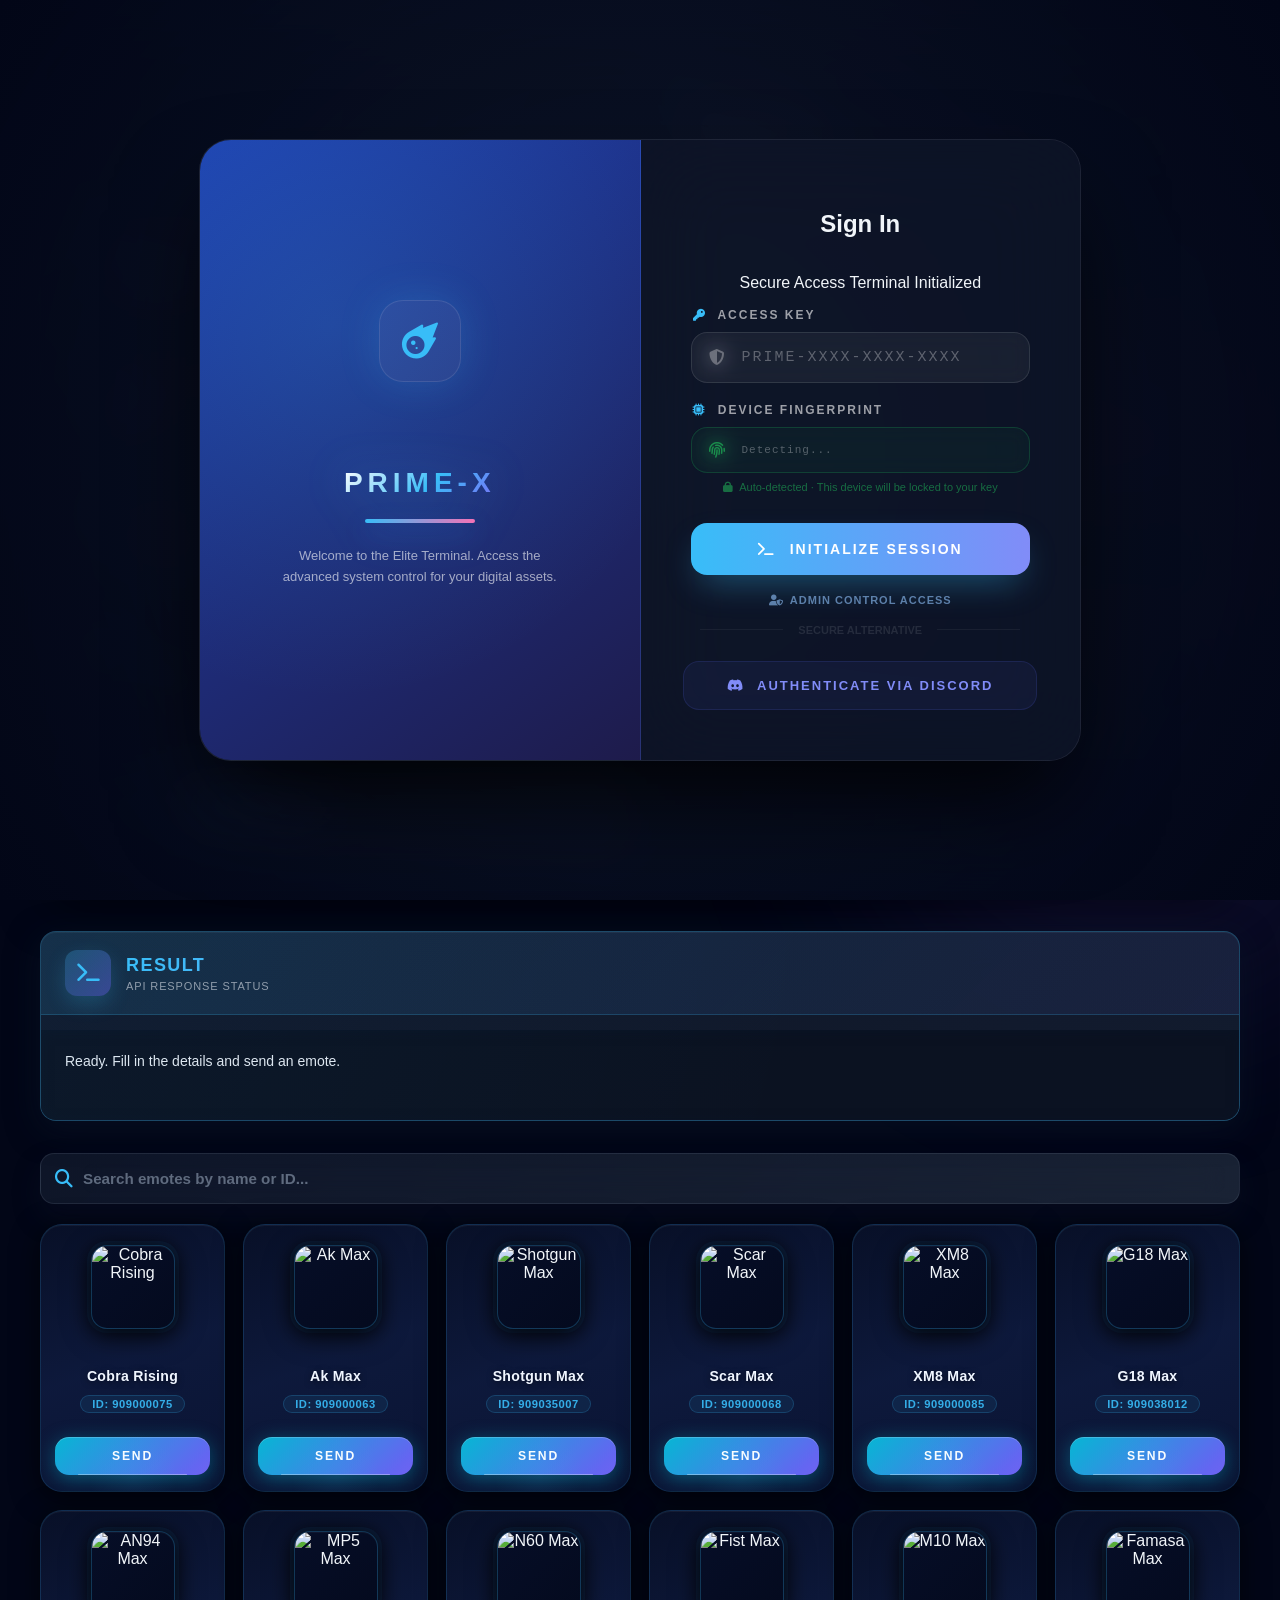
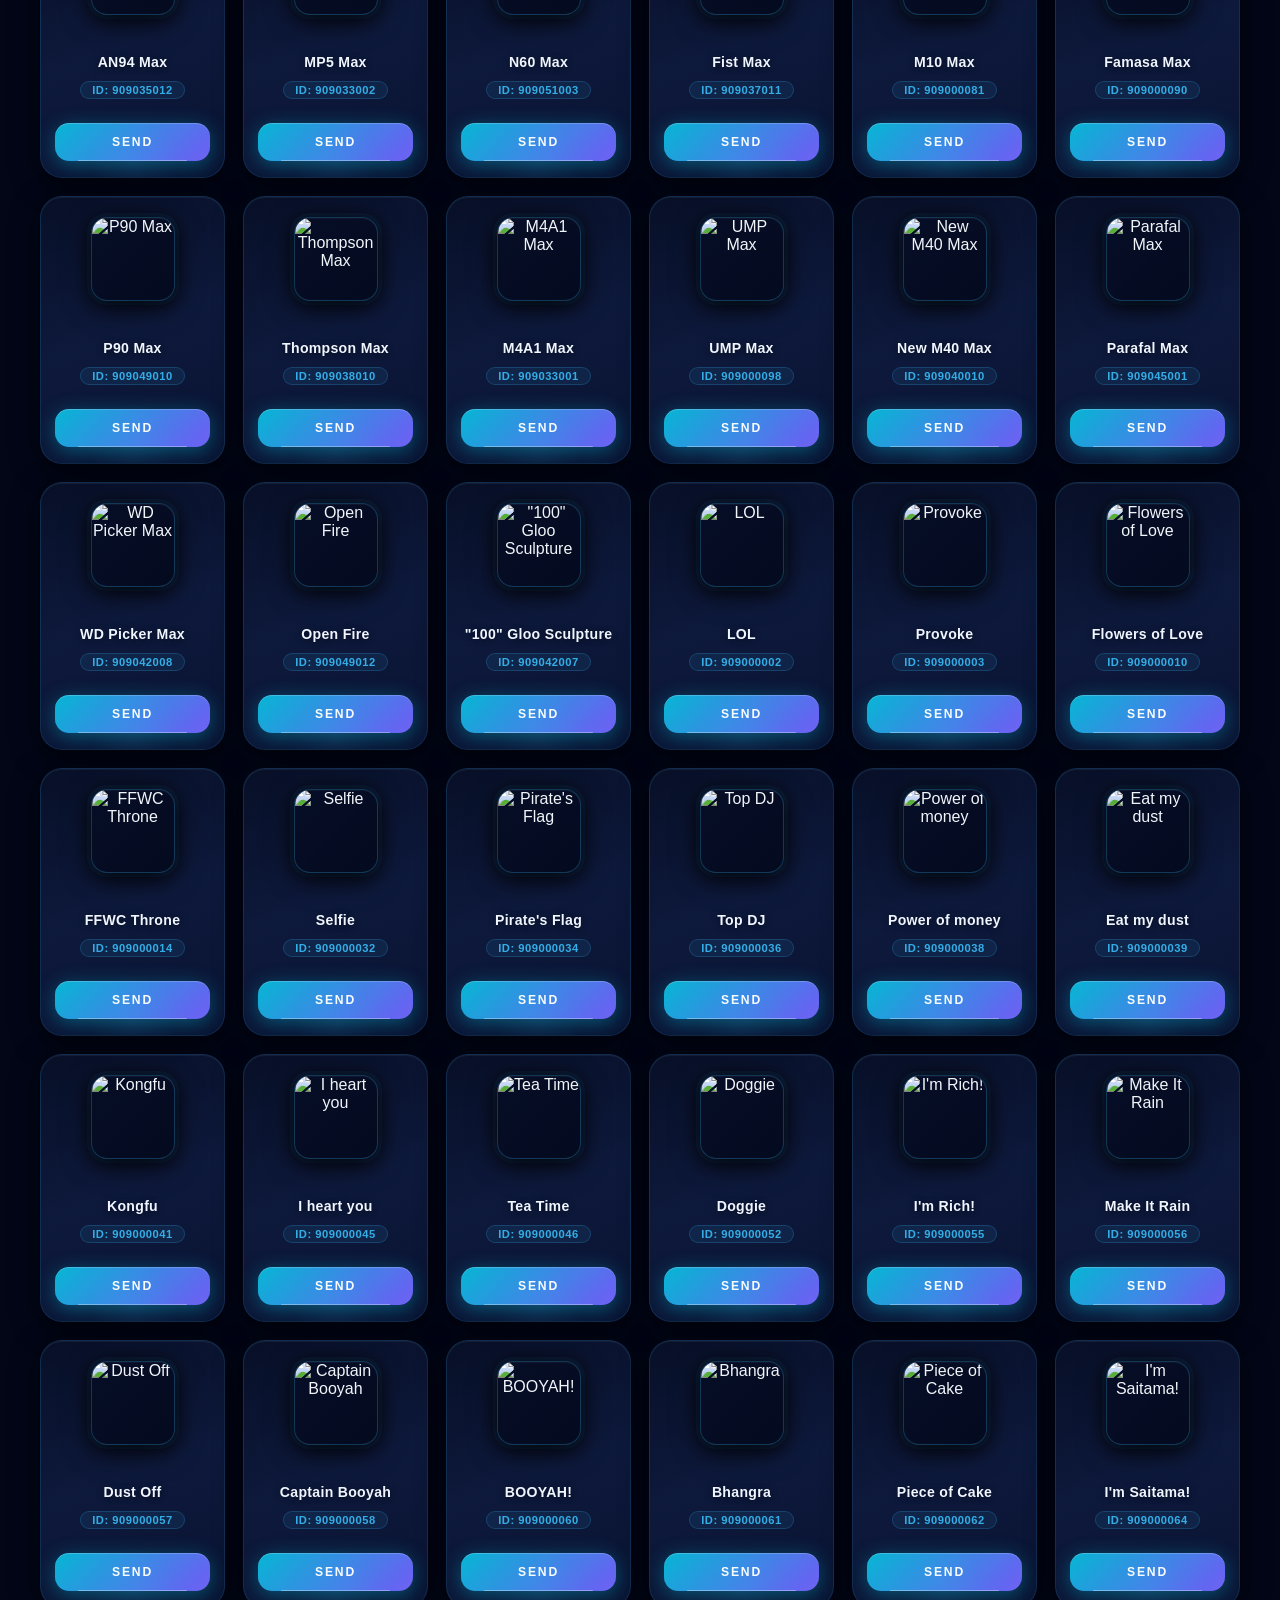
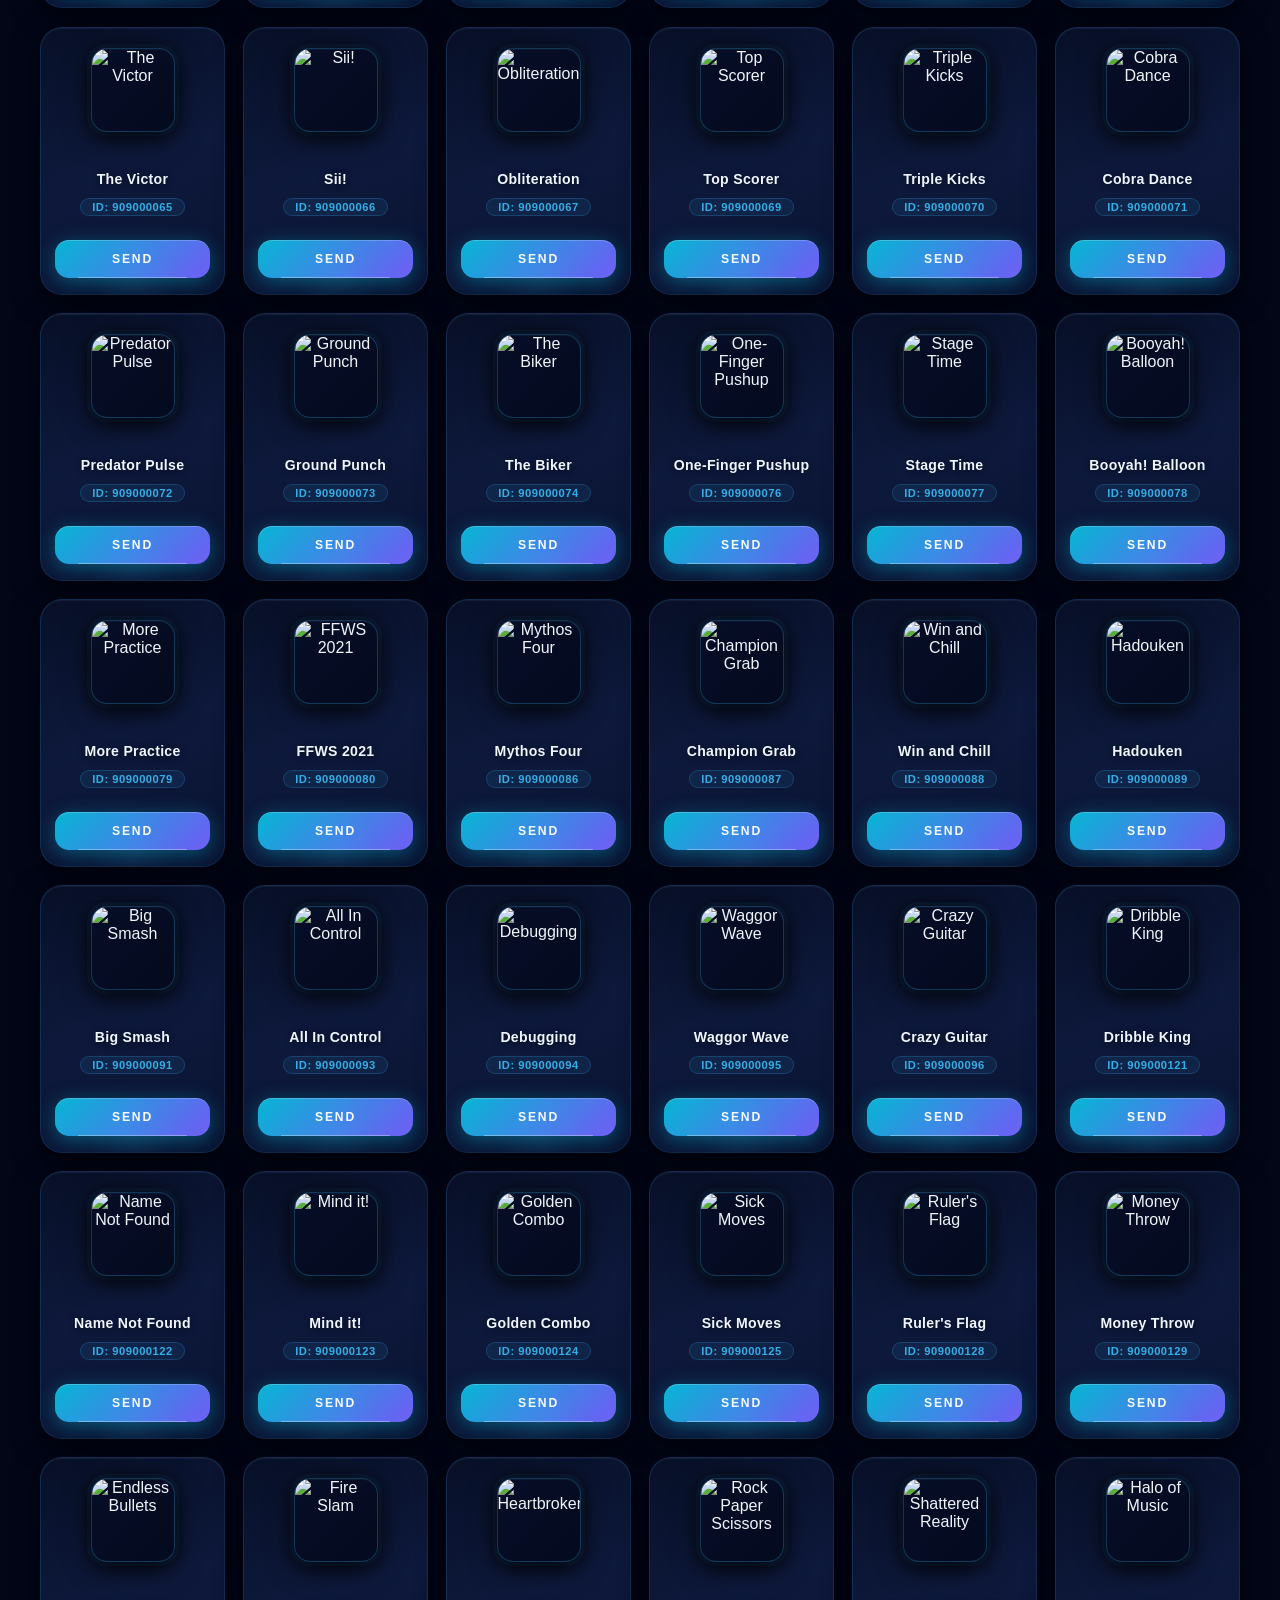
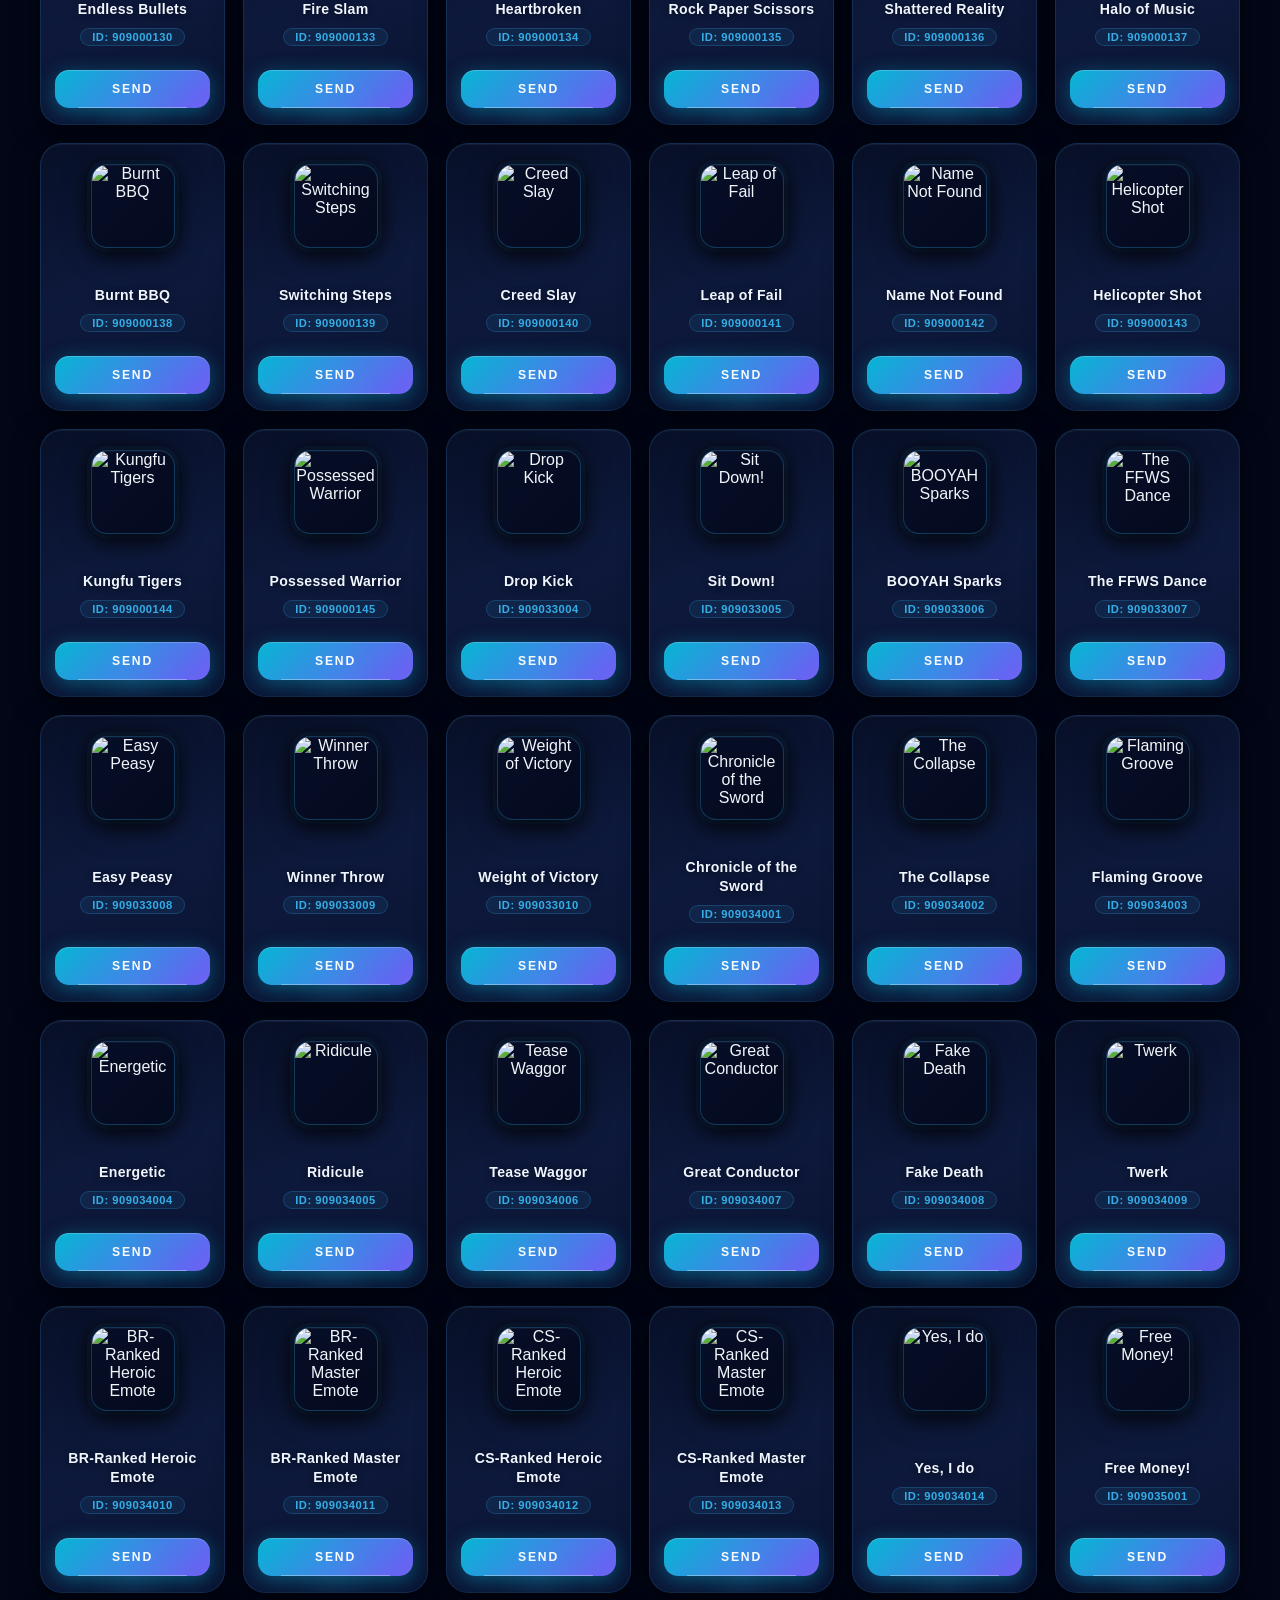
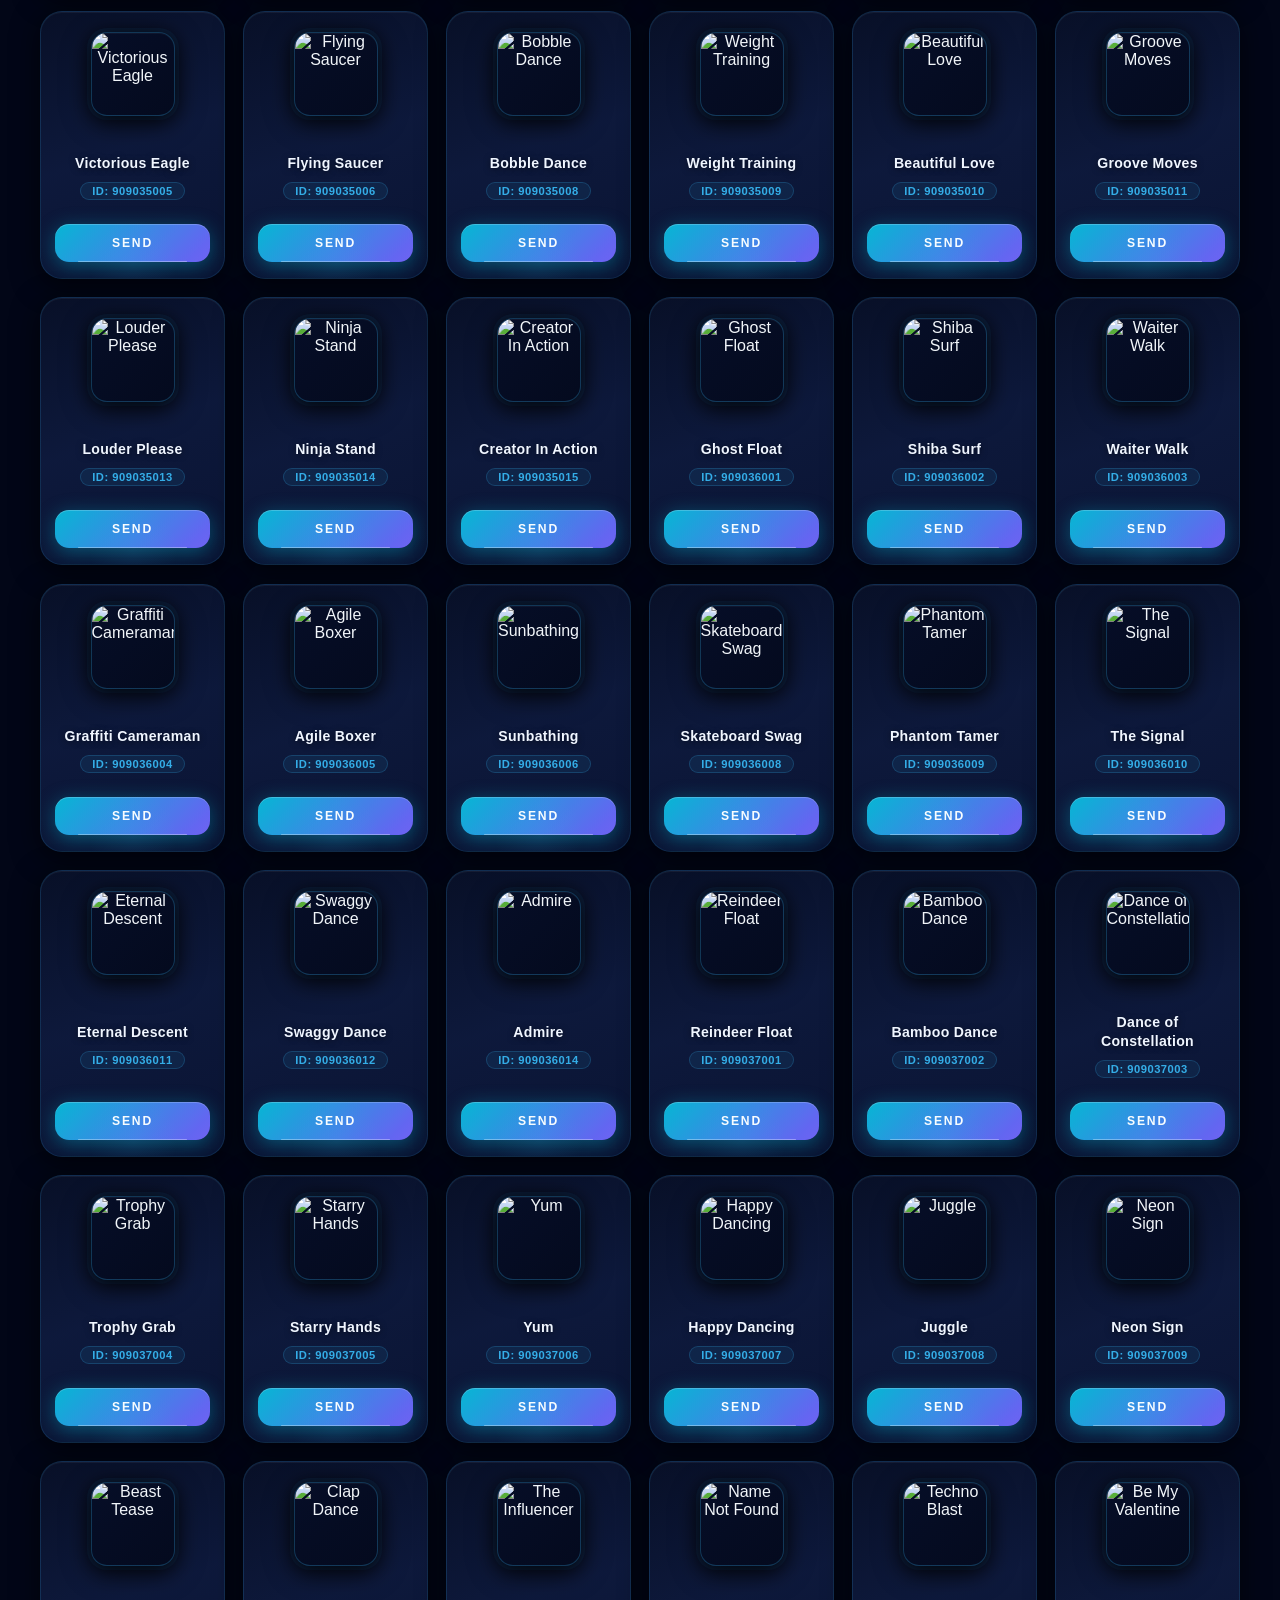
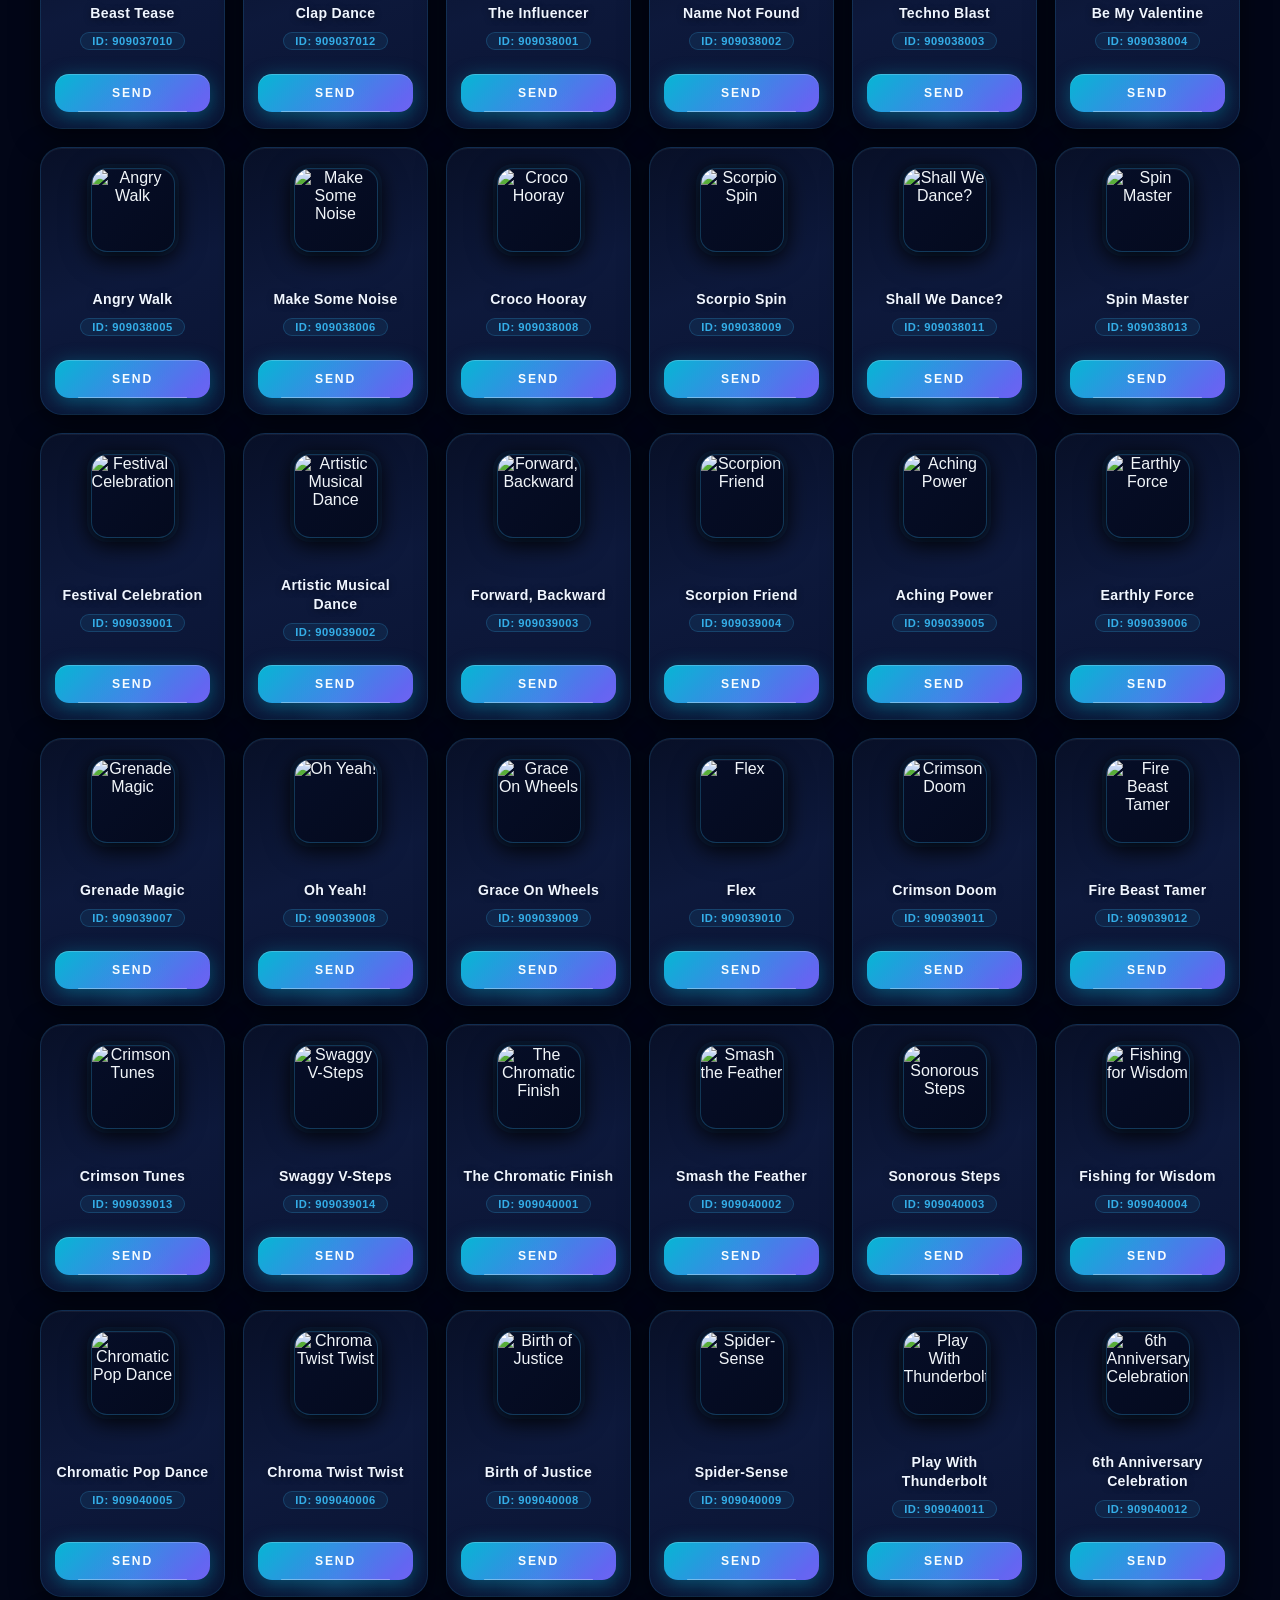
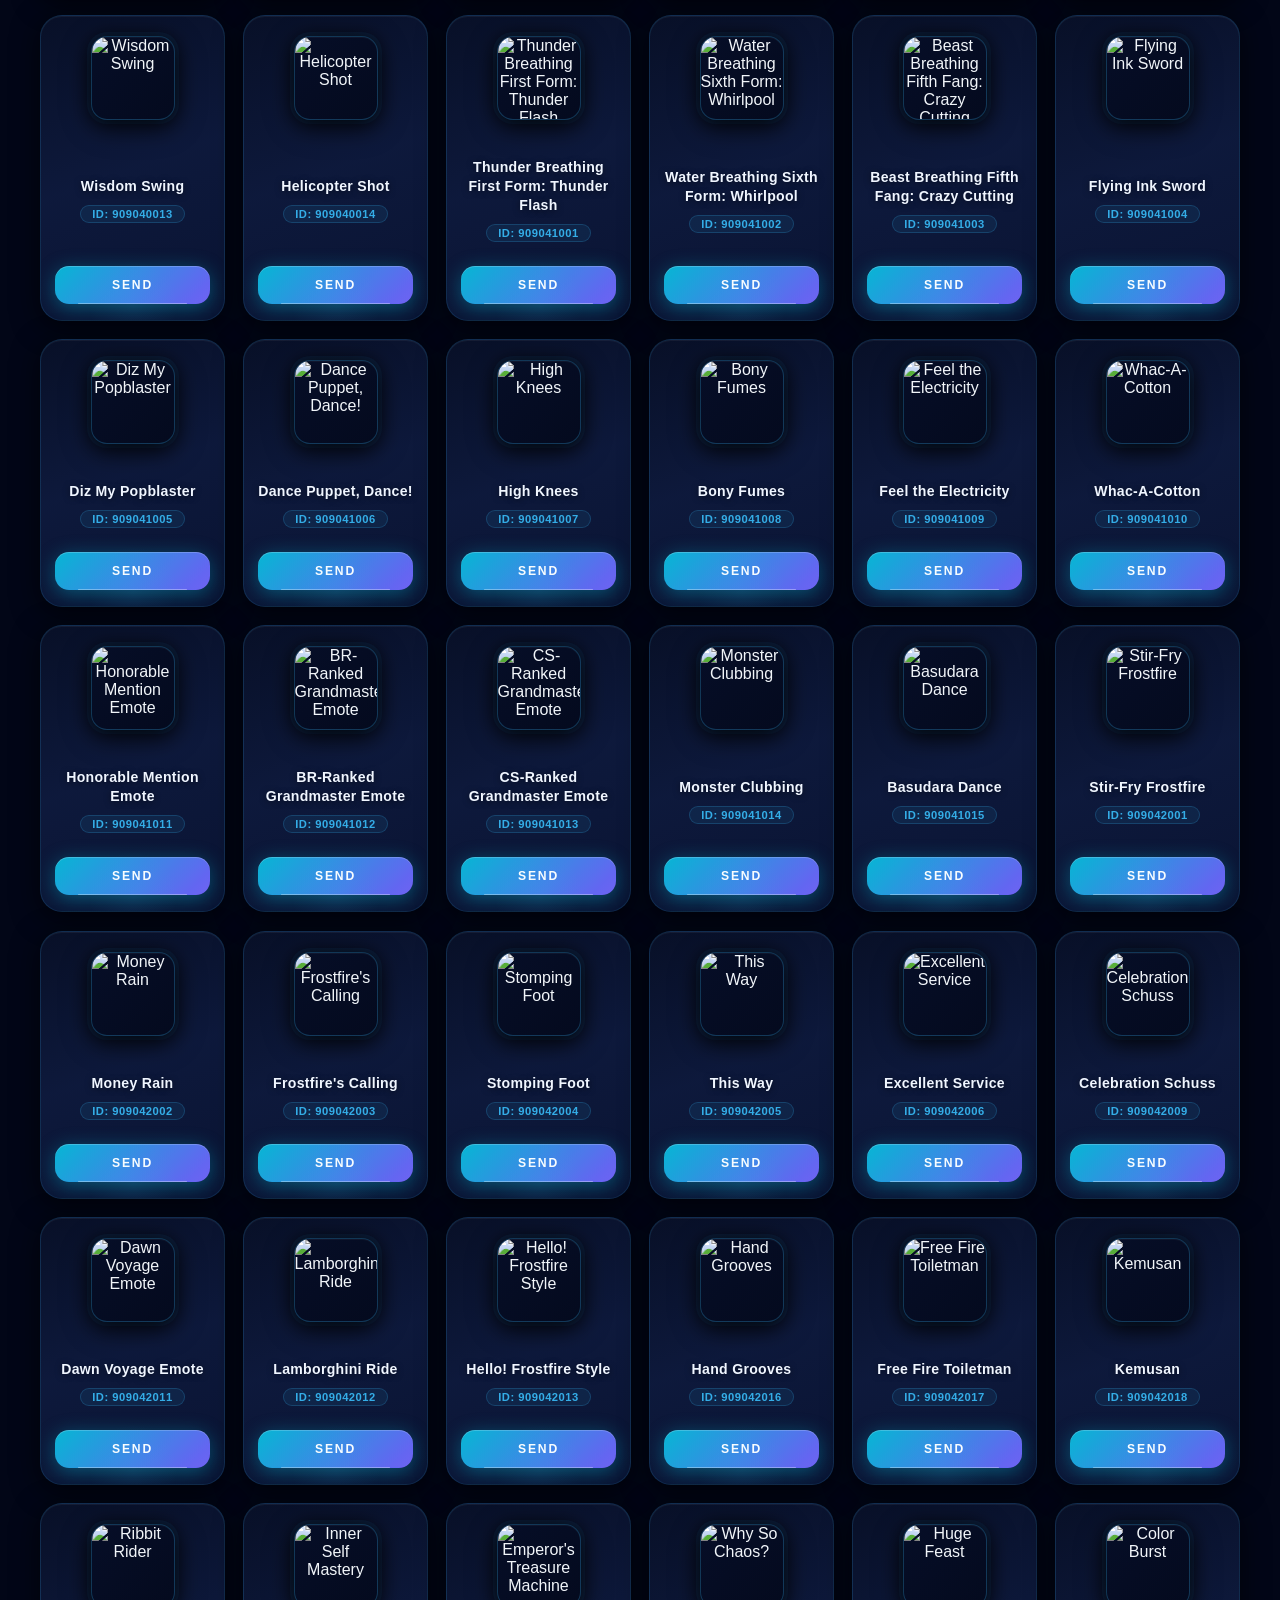
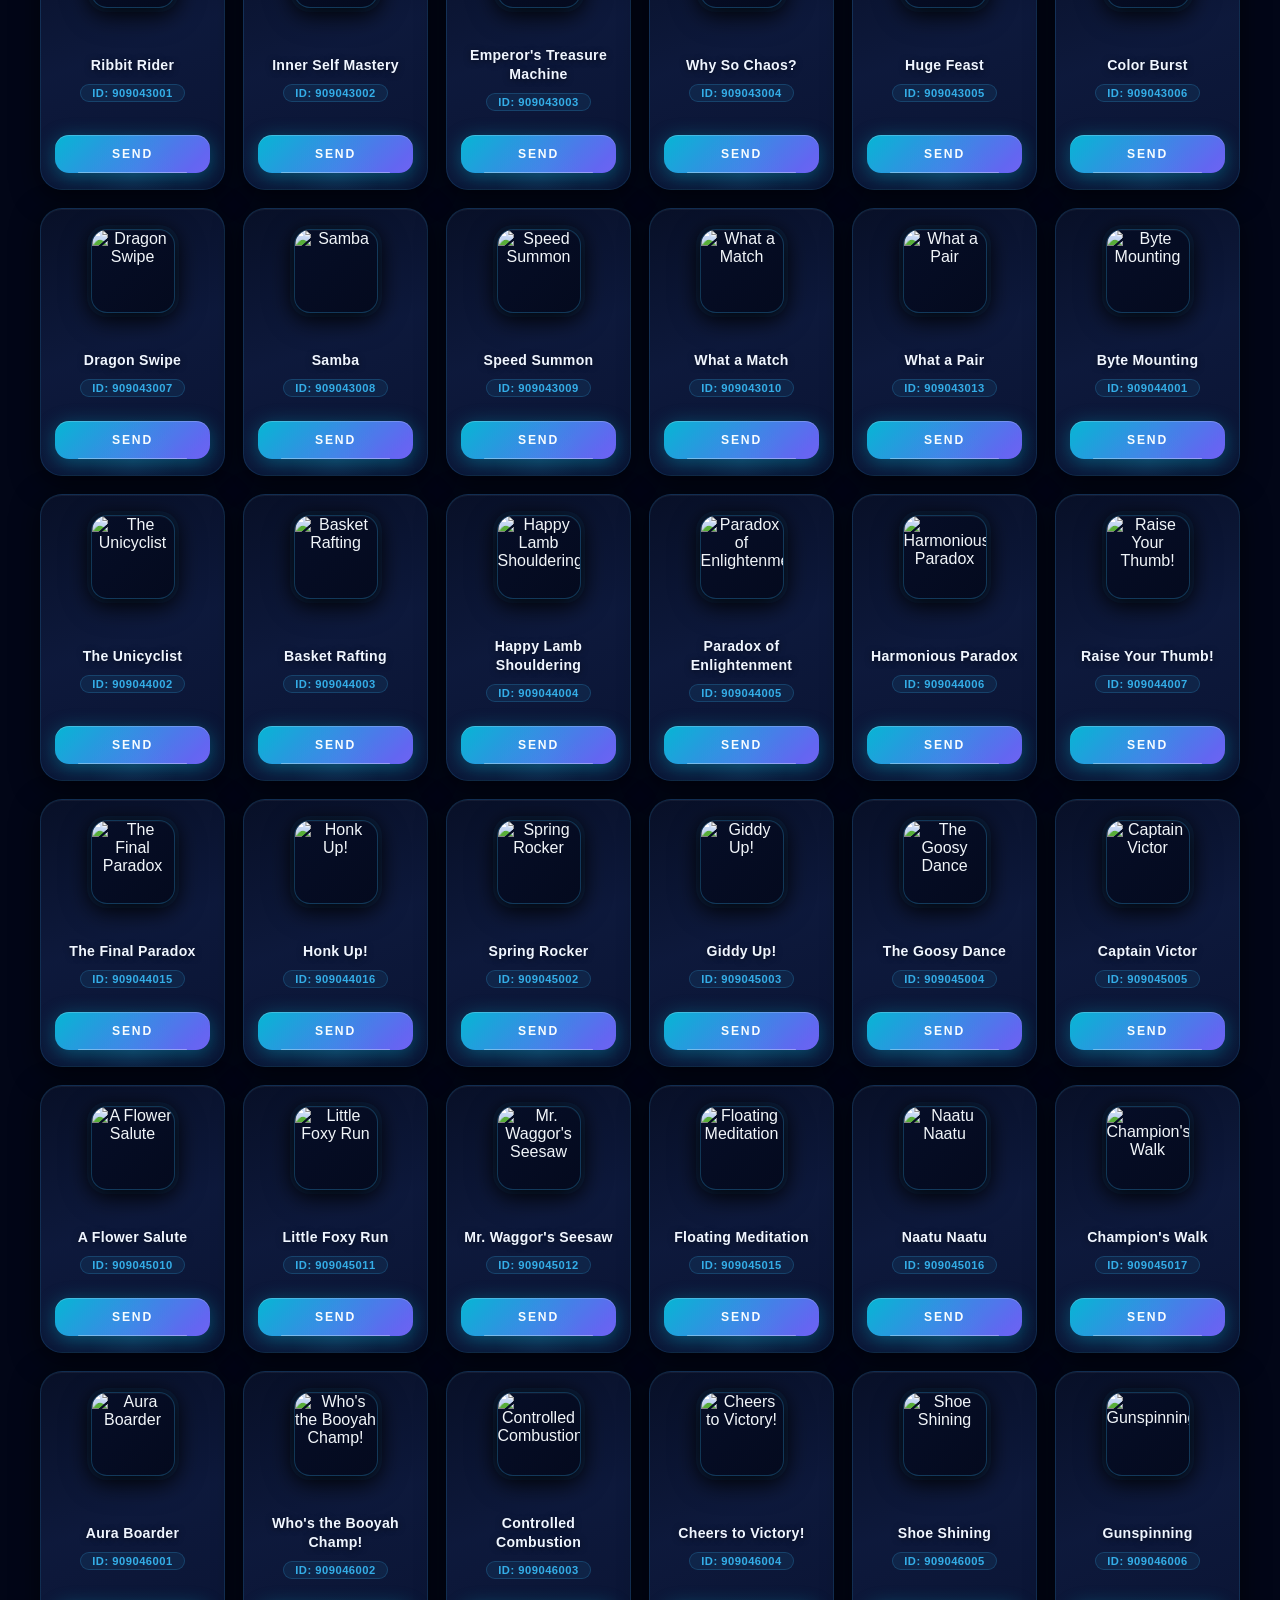
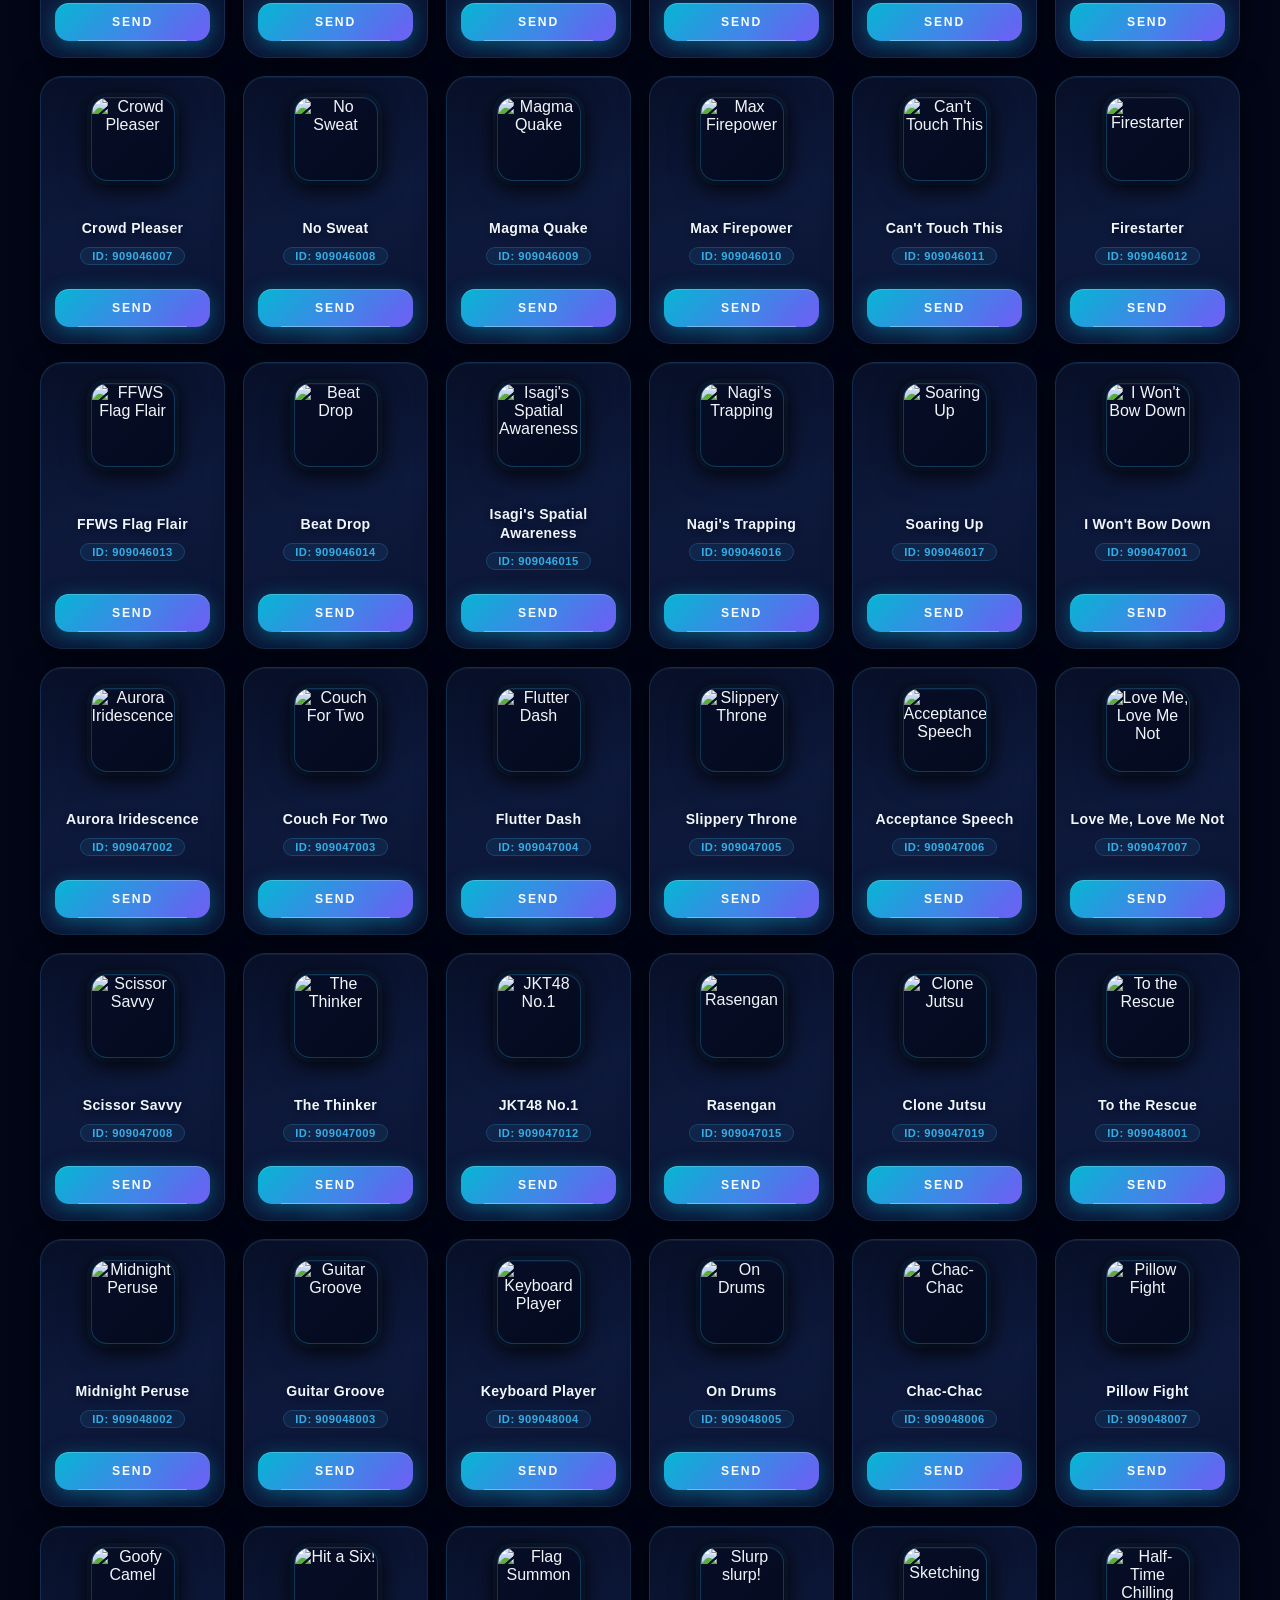
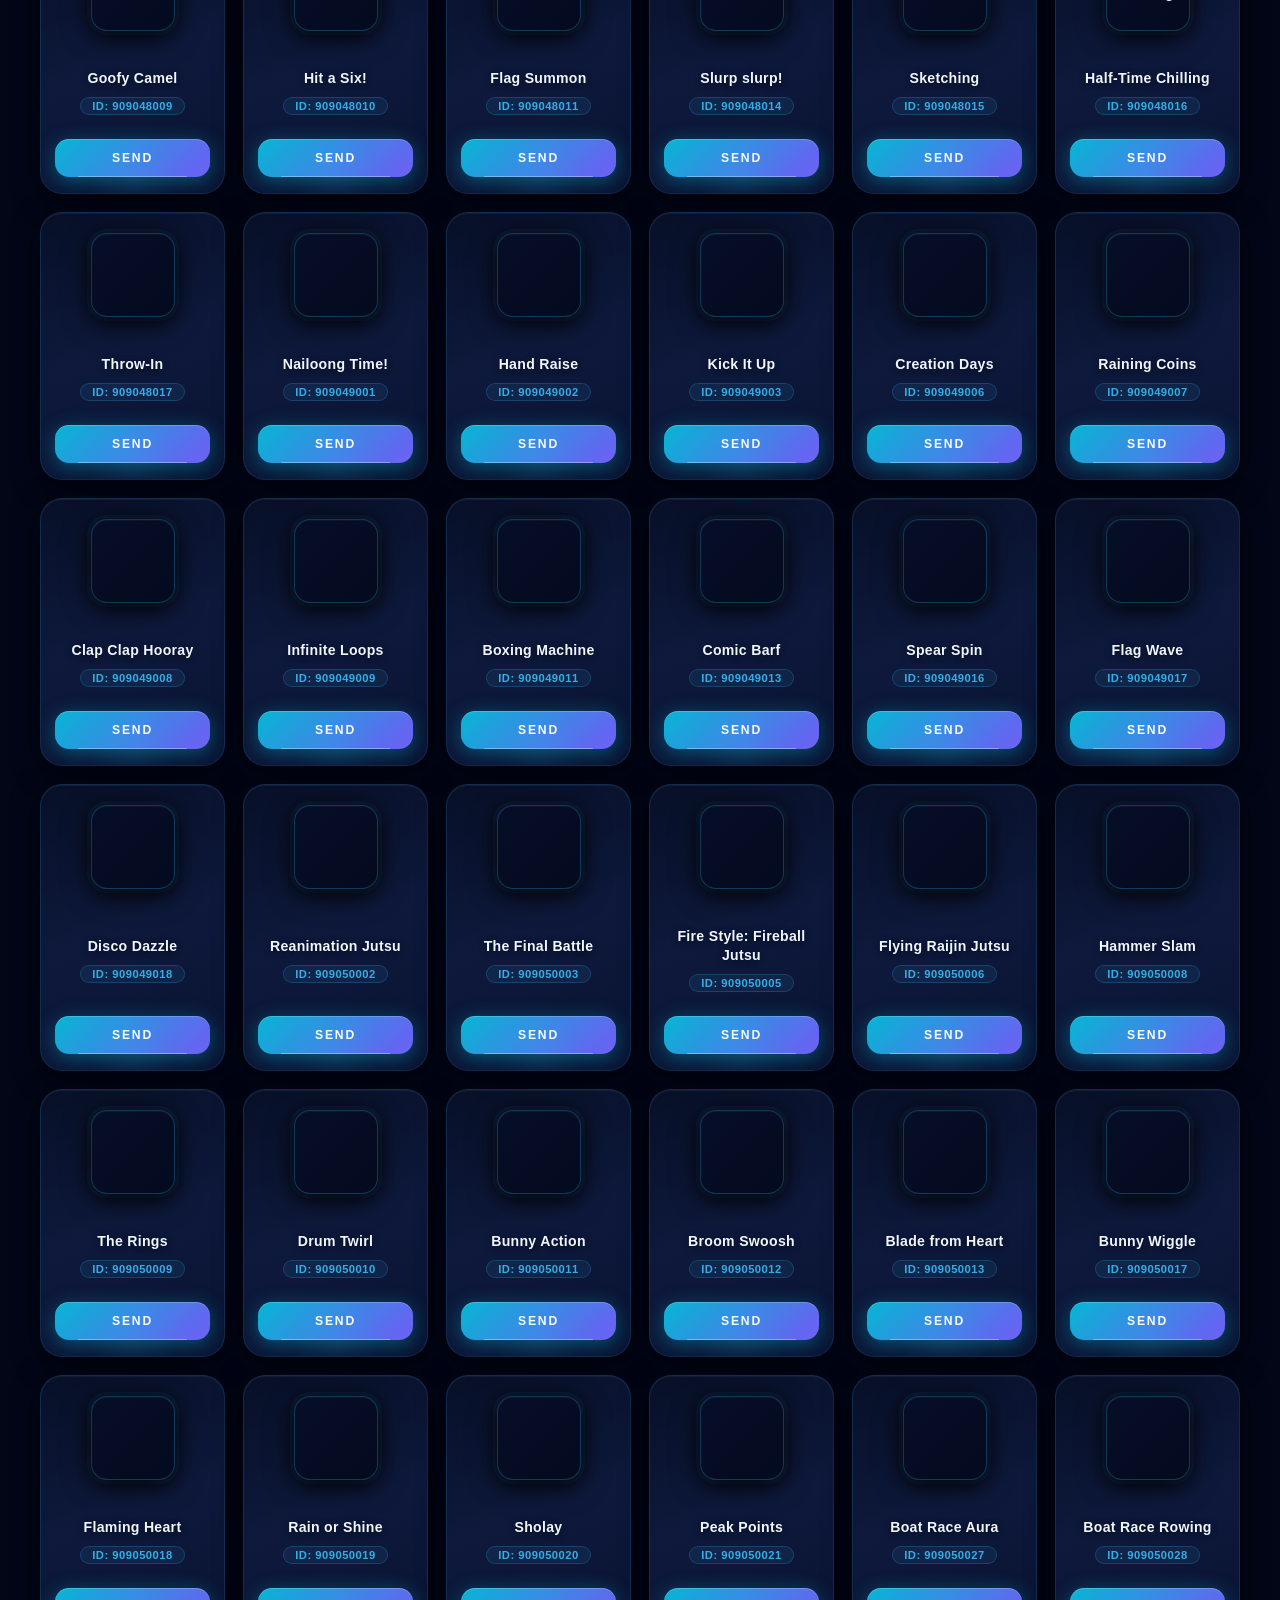
==== commit 2b0c5a33: "Update index.html" ====
--- a/index.html
+++ b/index.html
@@ -169,76 +169,106 @@
         }
 
         .input-section {
-            background: rgba(15, 23, 42, 0.4);
-            backdrop-filter: blur(40px);
-            -webkit-backdrop-filter: blur(40px);
-            border: 1px solid rgba(255, 255, 255, 0.05);
-            border-radius: 40px;
-            padding: 45px;
-            box-shadow:
-                0 40px 100px -20px rgba(0, 0, 0, 0.8),
-                inset 0 0 80px rgba(56, 189, 248, 0.02);
+            background: linear-gradient(135deg, rgba(8, 14, 26, 0.7) 0%, rgba(15, 23, 42, 0.5) 100%);
+            backdrop-filter: blur(20px);
+            -webkit-backdrop-filter: blur(20px);
+            border: 1px solid rgba(56, 189, 248, 0.15);
+            border-top: 1px solid rgba(56, 189, 248, 0.3);
+            border-radius: 20px;
+            padding: 35px;
+            box-shadow: 0 25px 50px -12px rgba(0, 0, 0, 0.5), inset 0 0 40px rgba(56, 189, 248, 0.05);
             display: grid;
             grid-template-columns: repeat(2, 1fr);
-            gap: 30px;
+            gap: 24px;
             position: relative;
             margin-bottom: 40px;
         }
 
         .input-group {
-            background: rgba(255, 255, 255, 0.02);
-            border: 1px solid rgba(255, 255, 255, 0.05);
-            padding: 24px;
-            border-radius: 24px;
-            transition: all 0.4s cubic-bezier(0.16, 1, 0.3, 1);
+            background: rgba(11, 17, 32, 0.6);
+            border: 1px solid rgba(148, 163, 184, 0.1);
+            padding: 20px;
+            border-radius: 16px;
+            transition: all 0.3s cubic-bezier(0.4, 0, 0.2, 1);
             position: relative;
             overflow: hidden;
+            box-shadow: inset 0 2px 4px rgba(0, 0, 0, 0.2);
+        }
+
+        .input-group::before {
+            content: '';
+            position: absolute;
+            top: 0;
+            left: 0;
+            width: 4px;
+            height: 100%;
+            background: transparent;
+            transition: 0.3s;
         }
 
         .input-group:hover {
-            background: rgba(56, 189, 248, 0.03);
-            border-color: rgba(56, 189, 248, 0.2);
-            transform: translateY(-5px);
-            box-shadow: 0 20px 40px -10px rgba(0, 0, 0, 0.4);
+            background: rgba(14, 165, 233, 0.05);
+            border-color: rgba(14, 165, 233, 0.3);
+            transform: translateY(-3px);
+            box-shadow: 0 10px 25px -5px rgba(14, 165, 233, 0.15), inset 0 0 20px rgba(14, 165, 233, 0.05);
+        }
+
+        .input-group:hover::before {
+            background: var(--primary-neon);
+            box-shadow: 0 0 15px var(--primary-neon);
         }
 
         .input-group label {
             display: flex;
             align-items: center;
-            gap: 12px;
-            color: rgba(255, 255, 255, 0.4);
-            font-size: 10px;
-            font-weight: 900;
+            gap: 10px;
+            color: rgba(255, 255, 255, 0.6);
+            font-size: 11px;
+            font-weight: 800;
             text-transform: uppercase;
-            letter-spacing: 2.5px;
-            margin-bottom: 20px;
+            letter-spacing: 1.5px;
+            margin-bottom: 14px;
+            text-shadow: 0 1px 2px rgba(0, 0, 0, 0.5);
         }
 
         .input-group label i {
             color: var(--primary-neon);
             font-size: 14px;
-            filter: drop-shadow(0 0 10px var(--primary-neon));
+            filter: drop-shadow(0 0 5px rgba(56, 189, 248, 0.6));
         }
 
         .server-select,
         input[type="text"] {
             width: 100%;
-            background: rgba(15, 23, 42, 0.6);
-            border: 1px solid rgba(255, 255, 255, 0.08);
-            border-radius: 16px;
-            padding: 16px 20px;
+            background: rgba(8, 14, 26, 0.8);
+            border: 1px solid rgba(148, 163, 184, 0.15);
+            border-radius: 10px;
+            padding: 14px 18px;
             color: white;
             font-size: 14px;
             font-weight: 600;
-            transition: all 0.3s ease;
+            transition: all 0.3s cubic-bezier(0.4, 0, 0.2, 1);
             outline: none;
+            backdrop-filter: blur(10px);
+        }
+
+        .server-select option {
+            background: #0f172a;
+            color: #e2e8f0;
+            font-weight: 600;
+            padding: 12px;
+        }
+
+        .server-select:hover,
+        input[type="text"]:hover {
+            border-color: rgba(56, 189, 248, 0.4);
         }
 
         .server-select:focus,
         input[type="text"]:focus {
-            background: rgba(15, 23, 42, 0.8);
+            background: rgba(15, 23, 42, 0.95);
             border-color: var(--primary-neon);
-            box-shadow: 0 0 20px rgba(56, 189, 248, 0.1);
+            box-shadow: 0 0 0 2px rgba(56, 189, 248, 0.15), inset 0 0 10px rgba(56, 189, 248, 0.1);
         }
 
         /* UID Grid - Full Width Tactical Slot */
@@ -248,21 +278,42 @@
 
         .uid-grid {
             display: grid;
-            grid-template-columns: repeat(3, 1fr);
-            gap: 20px;
+            grid-template-columns: repeat(6, 1fr);
+            gap: 12px;
         }
 
         .uid-item {
-            background: rgba(255, 255, 255, 0.02) !important;
+            background: rgba(11, 17, 32, 0.4) !important;
+            padding: 12px !important;
+            border-radius: 12px !important;
+        }
+
+        .uid-item label {
+            font-size: 10px !important;
+            margin-bottom: 10px !important;
         }
 
         .uid-input {
-            background: rgba(15, 23, 42, 0.6) !important;
-            border: 1px solid rgba(56, 189, 248, 0.2) !important;
+            background: rgba(8, 14, 26, 0.7) !important;
+            border: 1px solid rgba(148, 163, 184, 0.2) !important;
             text-align: center;
             font-family: 'JetBrains Mono', monospace;
-            letter-spacing: 2px;
-        }
+            letter-spacing: 1px;
+            padding: 10px 8px !important;
+            font-size: 12px !important;
+            border-radius: 8px !important;
+            transition: all 0.3s ease !important;
+            outline: none !important;
+            color: #f1f5f9;
+        }
+
+        .uid-input:focus {
+            border-color: rgba(56, 189, 248, 0.8) !important;
+            box-shadow: 0 0 0 2px rgba(56, 189, 248, 0.2), inset 0 0 10px rgba(56, 189, 248, 0.1) !important;
+            background: rgba(15, 23, 42, 0.9) !important;
+        }
+
+
 
         /* Buttons Overhaul */
         .action-buttons {
@@ -323,6 +374,12 @@
         @media (max-width: 900px) {
             .input-section {
                 grid-template-columns: 1fr;
+            }
+
+            .uid-control-bar,
+            #group-mode-6-section,
+            [style*="grid-column: span 2"] {
+                grid-column: span 1 !important;
             }
 
             .uid-grid {
@@ -1942,101 +1999,8 @@
             box-shadow: 0 4px 10px rgba(0, 136, 204, 0.3);
         }
 
-        /* ===== IMPROVED INPUT SECTION ===== */
-        .input-section {
-            background: linear-gradient(160deg, rgba(15, 23, 42, 0.9) 0%, rgba(30, 41, 59, 0.88) 100%);
-            border: 1px solid rgba(148, 163, 184, 0.28);
-            padding: 28px;
-            border-radius: 22px;
-            box-shadow:
-                0 24px 48px rgba(8, 20, 38, 0.55),
-                inset 0 1px 0 rgba(255, 255, 255, 0.08);
-            margin-bottom: 30px;
-            display: flex;
-            flex-direction: column;
-            gap: 22px;
-            backdrop-filter: blur(18px);
-            -webkit-backdrop-filter: blur(18px);
-            position: relative;
-            overflow: hidden;
-            z-index: 1;
-        }
-
-        .input-section::before {
-            content: '';
-            position: absolute;
-            inset: -40% -10%;
-            background: radial-gradient(circle at top right, rgba(56, 189, 248, 0.18), transparent 55%);
-            opacity: 0.65;
-            pointer-events: none;
-        }
-
-        .input-group {
-            display: flex;
-            flex-direction: column;
-            gap: 10px;
-        }
-
-        .input-group label {
-            font-weight: 600;
-            color: #e2e8f0;
-            letter-spacing: 0.05em;
-            text-transform: uppercase;
-            font-size: 0.78rem;
-            display: inline-flex;
-            align-items: center;
-            gap: 8px;
-        }
-
-        .input-group label i {
-            color: #38bdf8;
-            font-size: 0.95rem;
-        }
-
-        .input-group input {
-            width: 100%;
-            padding: 14px 16px;
-            border: 1px solid rgba(99, 102, 241, 0.35);
-            border-radius: 14px;
-            box-sizing: border-box;
-            background: rgba(15, 23, 42, 0.75);
-            color: #f1f5f9;
-            transition: border-color 0.25s ease, box-shadow 0.25s ease, background 0.25s ease;
-            font-weight: 500;
-            font-size: 0.95rem;
-        }
-
-        .input-group input:focus {
-            outline: none;
-            border-color: rgba(56, 189, 248, 0.85);
-            box-shadow:
-                0 0 0 3px rgba(56, 189, 248, 0.18),
-                0 18px 32px rgba(30, 64, 175, 0.35);
-            background: rgba(17, 24, 39, 0.92);
-        }
-
-        .input-group input::placeholder {
-            color: rgba(148, 163, 184, 0.7);
-        }
-
-        #group-mode-5-uid:focus {
-            outline: none;
-            border-color: rgba(56, 189, 248, 0.85);
-            box-shadow:
-                0 0 0 3px rgba(56, 189, 248, 0.18),
-                0 18px 32px rgba(30, 64, 175, 0.35);
-            background: rgba(17, 24, 39, 0.92);
-        }
-
-        .uid-control-bar {
-            display: flex;
-            gap: 18px;
-            align-items: flex-end;
-        }
-
-        .uid-control-bar .uid-grid {
-            flex: 1;
-        }
+        /* ===== IMPROVED INPUT SECTION (Conflicts removed) ===== */
+        /* ===== OVERRIDE FIXED ===== */
 
         .particles-inline-toggle {
             display: flex;
@@ -2132,11 +2096,7 @@
             background: rgba(17, 24, 39, 0.9);
         }
 
-        .uid-grid {
-            display: grid;
-            grid-template-columns: repeat(6, 1fr);
-            gap: 20px;
-        }
+        /* Removed overriding .uid-grid rule that caused 6 columns squishing */
 
         /* ===== EMOTE MODE SELECTOR ===== */
         .emote-mode-selector {
@@ -2418,24 +2378,42 @@
             align-items: center;
             justify-content: center;
             gap: 8px;
-            padding: 10px 16px;
-            background: linear-gradient(135deg, rgba(139, 92, 246, 0.95) 0%, rgba(168, 85, 247, 0.95) 100%);
-            color: #0b1120;
-            border: none;
-            border-radius: 10px;
+            padding: 12px 18px;
+            background: rgba(139, 92, 246, 0.15);
+            color: #c4b5fd;
+            border: 1px solid rgba(139, 92, 246, 0.4);
+            border-radius: 12px;
             cursor: pointer;
-            font-weight: 600;
+            font-weight: 700;
             font-size: 0.8rem;
-            letter-spacing: 0.05em;
-            transition: all 0.25s ease;
-            box-shadow: 0 4px 12px rgba(139, 92, 246, 0.3);
+            letter-spacing: 1px;
+            text-transform: uppercase;
+            transition: all 0.3s cubic-bezier(0.4, 0, 0.2, 1);
             width: 100%;
+            position: relative;
+            overflow: hidden;
+        }
+
+        .select-emote-btn::after {
+            content: '';
+            position: absolute;
+            top: 0;
+            left: -100%;
+            width: 100%;
+            height: 100%;
+            background: linear-gradient(90deg, transparent, rgba(139, 92, 246, 0.2), transparent);
+            transition: 0.5s;
         }
 
         .select-emote-btn:hover {
             transform: translateY(-2px);
-            box-shadow: 0 6px 16px rgba(139, 92, 246, 0.4);
-            background: linear-gradient(135deg, rgba(139, 92, 246, 1) 0%, rgba(168, 85, 247, 1) 100%);
+            box-shadow: 0 10px 20px -5px rgba(139, 92, 246, 0.4), inset 0 0 15px rgba(139, 92, 246, 0.2);
+            border-color: rgba(139, 92, 246, 0.8);
+            color: #fff;
+        }
+
+        .select-emote-btn:hover::after {
+            left: 100%;
         }
 
         .select-emote-btn:active {
@@ -2443,33 +2421,36 @@
         }
 
         .select-emote-btn.has-selected {
-            background: linear-gradient(135deg, rgba(16, 185, 129, 0.95) 0%, rgba(5, 150, 105, 0.95) 100%);
-            box-shadow: 0 4px 12px rgba(16, 185, 129, 0.3);
+            background: rgba(16, 185, 129, 0.15);
+            border-color: rgba(16, 185, 129, 0.4);
+            color: #6ee7b7;
         }
 
         .select-emote-btn.has-selected:hover {
-            box-shadow: 0 6px 16px rgba(16, 185, 129, 0.4);
-            background: linear-gradient(135deg, rgba(16, 185, 129, 1) 0%, rgba(5, 150, 105, 1) 100%);
+            box-shadow: 0 10px 20px -5px rgba(16, 185, 129, 0.4), inset 0 0 15px rgba(16, 185, 129, 0.2);
+            border-color: rgba(16, 185, 129, 0.8);
+            color: #fff;
         }
 
         .send-uid-emote-btn {
             display: none;
-            /* Hidden by default */
             align-items: center;
             justify-content: center;
             gap: 8px;
-            padding: 10px 16px;
-            background: linear-gradient(135deg, rgba(34, 197, 94, 0.95) 0%, rgba(16, 185, 129, 0.95) 100%);
-            color: #0b1120;
-            border: none;
-            border-radius: 10px;
+            padding: 12px 18px;
+            background: linear-gradient(135deg, rgba(34, 197, 94, 0.9) 0%, rgba(16, 185, 129, 0.9) 100%);
+            color: #ffffff;
+            border: 1px solid rgba(16, 185, 129, 0.6);
+            border-radius: 12px;
             cursor: pointer;
-            font-weight: 600;
+            font-weight: 800;
             font-size: 0.8rem;
-            letter-spacing: 0.05em;
-            transition: all 0.25s ease;
+            letter-spacing: 1.5px;
+            text-transform: uppercase;
+            transition: all 0.3s cubic-bezier(0.4, 0, 0.2, 1);
             box-shadow: 0 4px 12px rgba(34, 197, 94, 0.3);
             width: 100%;
+            text-shadow: 0 1px 2px rgba(0, 0, 0, 0.5);
         }
 
         .send-uid-emote-btn.show {
@@ -2478,8 +2459,9 @@
 
         .send-uid-emote-btn:hover:not(:disabled) {
             transform: translateY(-2px);
-            box-shadow: 0 6px 16px rgba(34, 197, 94, 0.4);
+            box-shadow: 0 10px 20px -5px rgba(34, 197, 94, 0.5);
             background: linear-gradient(135deg, rgba(34, 197, 94, 1) 0%, rgba(16, 185, 129, 1) 100%);
+            border-color: rgba(34, 197, 94, 1);
         }
 
         .send-uid-emote-btn:disabled {
@@ -2487,6 +2469,7 @@
             cursor: not-allowed;
             transform: none;
         }
+
 
         .send-uid-emote-btn.is-loading {
             background: linear-gradient(135deg, rgba(226, 232, 240, 0.85) 0%, rgba(191, 219, 254, 0.85) 100%);
@@ -4242,7 +4225,12 @@
         // Import the functions you need from the SDKs you need
         import { initializeApp } from "https://www.gstatic.com/firebasejs/10.7.1/firebase-app.js";
         import { getAnalytics } from "https://www.gstatic.com/firebasejs/10.7.1/firebase-analytics.js";
-        import { getAuth } from "https://www.gstatic.com/firebasejs/10.7.1/firebase-auth.js";
+        import {
+            getAuth,
+            signInWithEmailAndPassword,
+            onAuthStateChanged,
+            signInAnonymously
+        } from "https://www.gstatic.com/firebasejs/10.7.1/firebase-auth.js";
 
         // Your web app's Firebase configuration
         const firebaseConfig = {
@@ -4262,7 +4250,17 @@
         const auth = getAuth(app);
 
         // Import and initialize Realtime Database
-        import { getDatabase, ref, onValue, update } from "https://www.gstatic.com/firebasejs/10.7.1/firebase-database.js";
+        import {
+            getDatabase,
+            ref,
+            ref as dbRef,
+            onValue,
+            update,
+            get,
+            set,
+            push,
+            remove
+        } from "https://www.gstatic.com/firebasejs/10.7.1/firebase-database.js";
         const database = getDatabase(app);
 
         // Export for use in other modules
@@ -4883,22 +4881,58 @@
             });
         }
 
-        // Auth module code
-        import {
-            signInWithEmailAndPassword,
-            onAuthStateChanged
-        } from "https://www.gstatic.com/firebasejs/10.7.1/firebase-auth.js";
+        // ===== AUTO DEVICE FINGERPRINTING =====
+        async function getDeviceFingerprint() {
+            // Try to get cached fingerprint first (consistent across sessions)
+            const cached = localStorage.getItem('px_device_fp');
+            if (cached) return cached;
+
+            // Build fingerprint from stable browser properties
+            const components = [
+                navigator.userAgent,
+                navigator.language,
+                navigator.hardwareConcurrency || '',
+                navigator.deviceMemory || '',
+                screen.width + 'x' + screen.height,
+                screen.colorDepth,
+                Intl.DateTimeFormat().resolvedOptions().timeZone,
+                navigator.platform || '',
+            ].join('|');
+
+            // Hash using SubtleCrypto (SHA-256)
+            const encoder = new TextEncoder();
+            const data = encoder.encode(components);
+            const hashBuffer = await crypto.subtle.digest('SHA-256', data);
+            const hashArray = Array.from(new Uint8Array(hashBuffer));
+            const fingerprint = 'PX-' + hashArray.slice(0, 12).map(b => b.toString(16).padStart(2, '0')).join('').toUpperCase();
+
+            // Cache it so it's the same every visit
+            localStorage.setItem('px_device_fp', fingerprint);
+            return fingerprint;
+        }
+
+        // Auth module code - (Imports moved to top)
+
+        // Key-based login state
+        let currentKeyUser = null;
 
         // DOM elements - will be initialized when DOM is ready
         let loginModal, mainApp, loginForm, authError, userEmail;
 
         // Initialize DOM elements and event listeners
-        document.addEventListener('DOMContentLoaded', () => {
+        document.addEventListener('DOMContentLoaded', async () => {
             loginModal = document.getElementById('login-modal');
             mainApp = document.getElementById('main-app');
             loginForm = document.getElementById('login-form');
             authError = document.getElementById('auth-error');
-            userEmail = document.getElementById('user-email'); // This is for the welcome modal, not the top header
+            userEmail = document.getElementById('user-email');
+
+            // Auto-fill Device Fingerprint
+            const hwidInput = document.getElementById('login-hwid');
+            if (hwidInput) {
+                const fp = await getDeviceFingerprint();
+                hwidInput.value = fp;
+            }
 
             if (!loginModal || !mainApp || !loginForm) {
                 console.error('Required DOM elements not found');
@@ -4916,20 +4950,234 @@
                 }
             }
 
-            // Login form handler
+            // ===== KEY-BASED LOGIN HANDLER =====
             loginForm.addEventListener('submit', async (e) => {
                 e.preventDefault();
-                const email = document.getElementById('login-email').value;
-                const password = document.getElementById('login-password').value;
+                const loginKeyInput = document.getElementById('login-key');
+                const loginBtn = document.getElementById('login-btn');
+                const enteredKey = loginKeyInput ? loginKeyInput.value.trim().toUpperCase() : '';
+                // Always use auto-detected fingerprint — never trust manual input
+                const enteredHid = await getDeviceFingerprint();
+
+                if (!enteredKey) {
+                    showError('Please enter your access key.');
+                    return;
+                }
+
+                // Show loading state
+                if (loginBtn) {
+                    loginBtn.disabled = true;
+                    loginBtn.innerHTML = '<i class="fas fa-spinner fa-spin"></i> Verifying...';
+                }
 
                 try {
-                    await signInWithEmailAndPassword(auth, email, password);
-                    // Success - auth state change will handle UI update
+                    const db = getDatabase();
+                    // Search for the key in Firebase /keys/ node
+                    const keysRef = dbRef(db, 'keys');
+                    const snapshot = await get(keysRef);
+
+                    if (!snapshot.exists()) {
+                        showError('No keys found. Please contact admin.');
+                        return;
+                    }
+
+                    const keysData = snapshot.val();
+                    let foundKey = null;
+                    let foundKeyId = null;
+
+                    // Search through all keys
+                    for (const [keyId, keyData] of Object.entries(keysData)) {
+                        if (keyData.key === enteredKey) {
+                            foundKey = keyData;
+                            foundKeyId = keyId;
+                            break;
+                        }
+                    }
+
+                    if (!foundKey) {
+                        showError('❌ Invalid key. Please check your key and try again.');
+                        return;
+                    }
+
+                    if (!foundKey.isActive) {
+                        showError('⛔ This key has been deactivated. Contact admin.');
+                        return;
+                    }
+
+                    // Check expiry if set
+                    if (foundKey.expiresAt && Date.now() > foundKey.expiresAt) {
+                        showError('⏰ This key has expired. Contact admin.');
+                        return;
+                    }
+
+                    // HWID Verification — block if already bound to a different device
+                    if (foundKey.hwid && foundKey.hwid !== enteredHid) {
+                        showError('🔒 This key is locked to a different device. Contact admin to reset your Device ID.');
+                        return;
+                    }
+
+                    // Key is valid! Store user session
+                    currentKeyUser = {
+                        keyId: foundKeyId,
+                        key: foundKey.key,
+                        name: foundKey.name || 'User',
+                        email: foundKey.email || foundKey.key,
+                        plan: foundKey.plan || 'Free',
+                        hwid: enteredHid
+                    };
+
+                    // Bind HWID on first login
+                    if (!foundKey.hwid) {
+                        const { update: dbUpdate } = await import("https://www.gstatic.com/firebasejs/10.7.1/firebase-database.js");
+                        await dbUpdate(dbRef(db, `keys/${foundKeyId}`), { hwid: enteredHid });
+                        console.log('✅ Device locked to this key:', enteredHid);
+                    }
+
+                    // Update last login time in Firebase
+                    await update(dbRef(db, `keys/${foundKeyId}`), {
+                        lastLogin: Date.now(),
+                        loginCount: (foundKey.loginCount || 0) + 1
+                    });
+
+                    // Store session in localStorage
+                    localStorage.setItem('prime_key_session', JSON.stringify(currentKeyUser));
+
+                    // Show main app
+                    loginModal.style.display = 'none';
+                    mainApp.style.display = 'block';
+
+                    // Update user display
+                    const topEmailDisplay = document.getElementById('user-email');
+                    if (topEmailDisplay) topEmailDisplay.textContent = currentKeyUser.name;
+                    if (userEmail) userEmail.textContent = currentKeyUser.name;
+
+                    // Show welcome modal
+                    showWelcomeModal();
+                    window.dispatchEvent(new CustomEvent('userAuthenticated'));
+                    setTimeout(() => initMainParticles(), 300);
+                    updateNotificationBadge();
+                    setInterval(updateNotificationBadge, 5000);
+
                 } catch (error) {
-                    showError(error.message || 'Failed to sign in. Please check your credentials.');
+                    showError('Error: ' + (error.message || 'Failed to verify key.'));
+                } finally {
+                    if (loginBtn) {
+                        loginBtn.disabled = false;
+                        loginBtn.innerHTML = 'Initialize Session';
+                    }
                 }
             });
+
+            // Check localStorage for existing session on page load
+            const savedSession = localStorage.getItem('prime_key_session');
+            if (savedSession) {
+                try {
+                    currentKeyUser = JSON.parse(savedSession);
+                    // Verify key is still active in Firebase
+                    const db = getDatabase();
+                    get(dbRef(db, `keys/${currentKeyUser.keyId}`)).then(snap => {
+                        if (snap.exists() && snap.val().isActive) {
+                            loginModal.style.display = 'none';
+                            mainApp.style.display = 'block';
+                            const topEmailDisplay = document.getElementById('user-email');
+                            if (topEmailDisplay) topEmailDisplay.textContent = currentKeyUser.name;
+                            showWelcomeModal();
+                            window.dispatchEvent(new CustomEvent('userAuthenticated'));
+                            setTimeout(() => initMainParticles(), 300);
+                            updateNotificationBadge();
+                            setInterval(updateNotificationBadge, 5000);
+                        } else {
+                            localStorage.removeItem('prime_key_session');
+                            loginModal.style.display = 'flex';
+                            mainApp.style.display = 'none';
+                        }
+                    }).catch(() => {
+                        loginModal.style.display = 'flex';
+                        mainApp.style.display = 'none';
+                    });
+                } catch {
+                    localStorage.removeItem('prime_key_session');
+                }
+            }
         });
+
+        // Global Logout Function (Moved outside for better availability)
+        window.logoutSession = function () {
+            if (confirm('Are you sure you want to logout?')) {
+                console.log('Logging out...');
+                localStorage.removeItem('prime_key_session');
+                sessionStorage.clear();
+                // Redirect to base URL to clear any potential query params
+                window.location.href = window.location.origin + window.location.pathname;
+            }
+        };
+
+        // ===== ADMIN TOGGLE & LOGIN FUNCTIONS =====
+        window.toggleAdminLogin = function () {
+            const section = document.getElementById('admin-login-section');
+            if (section) {
+                const isHidden = section.style.display === 'none';
+                section.style.display = isHidden ? 'block' : 'none';
+                if (isHidden) {
+                    section.scrollIntoView({ behavior: 'smooth' });
+                }
+            }
+        };
+
+        window.handleAdminLoginMain = async function () {
+            const email = document.getElementById('admin-login-email')?.value.trim();
+            const password = document.getElementById('admin-login-password')?.value;
+            const btn = document.getElementById('admin-submit-btn');
+            const errorDiv = document.getElementById('auth-error');
+
+            if (!email || !password) {
+                if (errorDiv) { errorDiv.textContent = 'Email এবং Password দিন।'; errorDiv.style.display = 'block'; }
+                return;
+            }
+
+            if (btn) { btn.disabled = true; btn.innerHTML = '<i class="fas fa-spinner fa-spin"></i> Verifying...'; }
+
+            try {
+                await signInWithEmailAndPassword(auth, email, password);
+            } catch (error) {
+                if (errorDiv) {
+                    errorDiv.textContent = '❌ ' + (error.message || 'Login failed.');
+                    errorDiv.style.display = 'block';
+                    setTimeout(() => { errorDiv.style.display = 'none'; }, 5000);
+                }
+            } finally {
+                if (btn) { btn.disabled = false; btn.innerHTML = '<i class="fas fa-user-shield"></i> Admin Sign In'; }
+            }
+        };
+
+        // Listen for Gmail admin login state
+        onAuthStateChanged(auth, (user) => {
+            if (user && !currentKeyUser) {
+                // If special admin login, go to admin panel
+                if (user.email === 'asshanto115@gmail.com') {
+                    window.location.href = 'admin.html';
+                    return;
+                }
+
+                const loginModal = document.getElementById('login-modal');
+                const mainApp = document.getElementById('main-app');
+                const topEmailDisplay = document.getElementById('user-email');
+
+                if (loginModal) loginModal.style.display = 'none';
+                if (mainApp) mainApp.style.display = 'block';
+                if (topEmailDisplay) topEmailDisplay.textContent = user.email.split('@')[0].toUpperCase();
+
+                if (typeof showWelcomeModal === 'function') showWelcomeModal();
+                window.dispatchEvent(new CustomEvent('userAuthenticated'));
+                if (typeof initMainParticles === 'function') {
+                    setTimeout(() => initMainParticles(), 300);
+                }
+                if (typeof updateNotificationBadge === 'function') {
+                    updateNotificationBadge();
+                }
+            }
+        });
+
 
         const particleThemes = [
             {
@@ -5284,29 +5532,85 @@
 
                     <div id="auth-error" class="auth-error" style="display: none; width: 100%;"></div>
 
+                    <!-- KEY LOGIN FORM (Primary) -->
                     <form id="login-form" class="login-form">
                         <div class="form-group-item">
-                            <label class="form-label">Email Address</label>
+                            <label class="form-label">
+                                <i class="fas fa-key" style="color: #38bdf8; margin-right: 6px;"></i>
+                                Access Key
+                            </label>
                             <div class="input-wrapper">
-                                <i class="fas fa-envelope"></i>
-                                <input type="email" id="login-email" placeholder="your@email.com" required>
+                                <i class="fas fa-shield-alt"></i>
+                                <input type="text" id="login-key" placeholder="PRIME-XXXX-XXXX-XXXX" required
+                                    autocomplete="off" spellcheck="false"
+                                    style="letter-spacing: 2px; font-family: monospace; text-transform: uppercase;">
                             </div>
                         </div>
 
                         <div class="form-group-item">
-                            <label class="form-label">Secret Password</label>
-                            <div class="input-wrapper">
-                                <i class="fas fa-lock"></i>
-                                <input type="password" id="login-password" placeholder="••••••••" required>
+                            <label class="form-label">
+                                <i class="fas fa-microchip" style="color: #38bdf8; margin-right: 6px;"></i>
+                                Device Fingerprint
+                            </label>
+                            <div class="input-wrapper" style="position: relative;">
+                                <i class="fas fa-fingerprint" style="color: #22c55e;"></i>
+                                <input type="text" id="login-hwid" readonly
+                                    style="letter-spacing: 1px; font-family: monospace; color: #4ade80; font-size: 11px; cursor: not-allowed; background: rgba(34,197,94,0.05); border-color: rgba(34,197,94,0.2);"
+                                    placeholder="Detecting...">
                             </div>
+                            <p
+                                style="margin: 8px 0 0; font-size: 11px; color: rgba(34,197,94,0.5); text-align: center;">
+                                <i class="fas fa-lock" style="margin-right: 4px;"></i> Auto-detected · This device will
+                                be locked to your key
+                            </p>
                         </div>
 
                         <button type="submit" class="auth-btn" id="login-btn">
+                            <i class="fas fa-terminal" style="margin-right: 8px;"></i>
                             Initialize Session
                         </button>
                     </form>
 
-                    <div class="login-divider">
+                    <!-- ADMIN TOGGLE -->
+                    <div style="text-align: center; margin-top: 15px;">
+                        <button type="button" onclick="toggleAdminLogin()" id="admin-toggle-btn"
+                            style="background: transparent; border: none; color: rgba(147, 197, 253, 0.6); font-size: 11px; font-weight: 600; cursor: pointer; text-transform: uppercase; letter-spacing: 1px; display: inline-flex; align-items: center; gap: 6px; transition: 0.3s;">
+                            <i class="fas fa-user-shield"></i> Admin Control Access
+                        </button>
+                    </div>
+
+                    <!-- ADMIN EMAIL + PASSWORD FORM (Hidden) -->
+                    <div id="admin-login-section"
+                        style="display: none; margin-top: 12px; padding: 18px; background: rgba(124,58,237,0.05); border: 1px solid rgba(124,58,237,0.15); border-radius: 16px;">
+                        <form id="admin-login-form-main" class="login-form" style="gap: 12px;">
+                            <div class="form-group-item" style="margin: 0;">
+                                <label class="form-label" style="font-size: 10px;">
+                                    <i class="fas fa-envelope" style="color: #8b5cf6;"></i> Gmail / Email
+                                </label>
+                                <div class="input-wrapper" style="border-color: rgba(124,58,237,0.3);">
+                                    <i class="fas fa-envelope" style="color: #8b5cf6;"></i>
+                                    <input type="email" id="admin-login-email" placeholder="admin@gmail.com"
+                                        autocomplete="email">
+                                </div>
+                            </div>
+                            <div class="form-group-item" style="margin: 0;">
+                                <label class="form-label" style="font-size: 10px;">
+                                    <i class="fas fa-lock" style="color: #8b5cf6;"></i> Password
+                                </label>
+                                <div class="input-wrapper" style="border-color: rgba(124,58,237,0.3);">
+                                    <i class="fas fa-lock" style="color: #8b5cf6;"></i>
+                                    <input type="password" id="admin-login-password" placeholder="••••••••">
+                                </div>
+                            </div>
+                            <button type="button" id="admin-submit-btn" onclick="handleAdminLoginMain()"
+                                style="width: 100%; padding: 13px; background: linear-gradient(135deg, #7c3aed, #6d28d9); border: none; border-radius: 12px; color: white; font-size: 12px; font-weight: 800; letter-spacing: 2px; text-transform: uppercase; cursor: pointer; display: flex; align-items: center; justify-content: center; gap: 8px; box-shadow: 0 8px 20px -5px rgba(124,58,237,0.5); transition: all 0.3s ease;">
+                                <i class="fas fa-user-shield"></i>
+                                Admin Sign In
+                            </button>
+                        </form>
+                    </div>
+
+                    <div class="login-divider" style="margin-top: 16px;">
                         <span>SECURE ALTERNATIVE</span>
                     </div>
 
@@ -5414,7 +5718,7 @@
                             <span>SYSTEM TERMINAL</span>
                         </div>
                         <div id="dropdown-social-links" style="display: flex; flex-direction: column; gap: 10px;">
-                            <a href="https://youtube.com/@primexofficial-g4m?si=7Chr0KpuFt0kWdRA" target="_blank"
+                            <a href="https://youtube.com/@primexofficial-g4m?si=7Ch0KpuFt0kWdRA" target="_blank"
                                 class="social-link-item youtube"
                                 style="display: flex; align-items:center; gap: 12px; padding: 12px; border-radius: 12px; background: rgba(255,255,255,0.02); color: white; text-decoration: none; transition: 0.3s;">
                                 <i class="fab fa-youtube" style="color: #ff0000; font-size: 18px;"></i>
@@ -5439,6 +5743,16 @@
                                     <span style="font-size: 10px; opacity: 0.6;">Instant Support</span>
                                 </div>
                             </a>
+
+                            <!-- Logout Button -->
+                            <button type="button" onclick="window.logoutSession()"
+                                style="margin-top: 5px; width: 100%; border: 1px solid rgba(239, 68, 68, 0.2); background: rgba(239, 68, 68, 0.1); color: #ef4444; padding: 12px; border-radius: 12px; display: flex; align-items: center; gap: 12px; cursor: pointer; transition: 0.3s; font-family: inherit;">
+                                <i class="fas fa-sign-out-alt" style="font-size: 18px;"></i>
+                                <div style="display: flex; flex-direction: column; align-items: flex-start;">
+                                    <strong style="font-size: 13px;">Logout</strong>
+                                    <span style="font-size: 10px; opacity: 0.6;">Close Current Session</span>
+                                </div>
+                            </button>
                         </div>
                     </div>
                 </div>
@@ -5518,79 +5832,91 @@
             </div>
             <div id="group-mode-6-section" style="display: none; grid-column: span 2;">
                 <div
-                    style="background: rgba(56, 189, 248, 0.03); border: 1px solid rgba(56, 189, 248, 0.15); border-radius: 24px; padding: 28px;">
-                    <div style="display: flex; align-items: center; gap: 12px; margin-bottom: 20px;">
+                    style="background: linear-gradient(135deg, rgba(8, 14, 26, 0.8) 0%, rgba(15, 23, 42, 0.6) 100%); backdrop-filter: blur(20px); border: 1px solid rgba(14, 165, 233, 0.3); border-left: 4px solid var(--primary-neon); border-radius: 20px; padding: 32px; box-shadow: 0 20px 40px -10px rgba(0,0,0,0.6), inset 0 0 30px rgba(14, 165, 233, 0.05); position: relative; overflow: hidden;">
+                    <!-- Decorative element -->
+                    <div
+                        style="position: absolute; top: 0; right: 0; width: 150px; height: 150px; background: radial-gradient(circle, rgba(14, 165, 233, 0.1) 0%, transparent 70%); border-radius: 50%; transform: translate(30%, -30%); pointer-events: none;">
+                    </div>
+
+                    <div
+                        style="display: flex; align-items: center; gap: 16px; margin-bottom: 24px; position: relative; z-index: 1;">
                         <div
-                            style="width: 40px; height: 40px; background: rgba(56, 189, 248, 0.1); border-radius: 12px; display: flex; align-items: center; justify-content: center; color: #38bdf8; font-size: 18px;">
-                            <i class="fas fa-users"></i>
+                            style="width: 48px; height: 48px; background: rgba(14, 165, 233, 0.15); border: 1px solid rgba(14, 165, 233, 0.3); border-radius: 14px; display: flex; align-items: center; justify-content: center; color: var(--primary-neon); font-size: 20px; box-shadow: 0 0 15px rgba(14, 165, 233, 0.2);">
+                            <i class="fas fa-users-cog"></i>
                         </div>
                         <div>
                             <p
-                                style="margin:0; font-size: 13px; font-weight: 900; color: #38bdf8; text-transform: uppercase; letter-spacing: 2px;">
-                                6 Players Group Mode</p>
-                            <p style="margin:0; font-size: 11px; color: rgba(255,255,255,0.4);">Enter all 6 player UIDs
-                                and Team Code to add them together</p>
+                                style="margin:0; font-size: 14px; font-weight: 900; color: #e2e8f0; text-transform: uppercase; letter-spacing: 2px; text-shadow: 0 2px 4px rgba(0,0,0,0.5);">
+                                6 Players Squad Link
+                            </p>
+                            <p
+                                style="margin:4px 0 0; font-size: 11px; color: rgba(148, 163, 184, 0.8); font-weight: 600; text-transform: uppercase; letter-spacing: 1px;">
+                                Deploy emote to multiple targets simultaneously
+                            </p>
                         </div>
                     </div>
 
-                    <div style="margin-bottom: 18px;">
+                    <div style="margin-bottom: 24px; position: relative; z-index: 1;">
                         <label
-                            style="display: block; font-size: 11px; font-weight: 800; color: rgba(255,255,255,0.4); text-transform: uppercase; letter-spacing: 2px; margin-bottom: 10px;">
-                            <i class="fas fa-hashtag" style="color: #38bdf8;"></i> Team Code
+                            style="display: flex; align-items: center; gap: 10px; font-size: 11px; font-weight: 800; color: rgba(255,255,255,0.6); text-transform: uppercase; letter-spacing: 2px; margin-bottom: 12px; text-shadow: 0 1px 2px rgba(0,0,0,0.5);">
+                            <i class="fas fa-satellite-dish"
+                                style="color: var(--primary-neon); filter: drop-shadow(0 0 6px rgba(56, 189, 248, 0.6));"></i>
+                            Session Team Code
                         </label>
                         <input type="text" id="group6-team-code" placeholder="Enter Team Code"
-                            style="width: 100%; padding: 14px 18px; background: rgba(15, 23, 42, 0.7); border: 1px solid rgba(56, 189, 248, 0.2); border-radius: 14px; color: #f1f5f9; font-weight: 500; font-size: 14px;">
+                            style="width: 100%; padding: 16px 20px; background: rgba(11, 17, 32, 0.8); border: 1px solid rgba(148, 163, 184, 0.2); border-radius: 12px; color: #f8fafc; font-weight: 600; font-size: 14px; transition: all 0.3s ease; box-shadow: inset 0 2px 4px rgba(0,0,0,0.5);">
                     </div>
 
-                    <div style="display: grid; grid-template-columns: repeat(3, 1fr); gap: 14px; margin-bottom: 20px;">
-                        <div>
-                            <label
-                                style="display: block; font-size: 10px; font-weight: 900; color: rgba(255,255,255,0.3); text-transform: uppercase; letter-spacing: 2px; margin-bottom: 8px;"><i
-                                    class="fas fa-user" style="color:#38bdf8;"></i> Player 1</label>
-                            <input type="text" id="group6-uid1" placeholder="UID 1 (Leader)"
-                                style="width: 100%; padding: 12px 14px; background: rgba(15, 23, 42, 0.7); border: 1px solid rgba(56, 189, 248, 0.2); border-radius: 12px; color: #f1f5f9; font-weight: 500; font-size: 13px;">
+                    <div
+                        style="display: grid; grid-template-columns: repeat(3, 1fr); gap: 16px; margin-bottom: 28px; position: relative; z-index: 1;">
+                        <div class="input-group"
+                            style="padding: 16px; background: rgba(15, 23, 42, 0.6); border: 1px solid rgba(255,255,255,0.05);">
+                            <label style="margin-bottom: 12px; color: #38bdf8; font-size: 10px;"><i
+                                    class="fas fa-crosshairs"></i> Target 1 (Leader)</label>
+                            <input type="text" id="group6-uid1" placeholder="UID"
+                                style="padding: 12px; background: rgba(8, 14, 26, 0.9);">
                         </div>
-                        <div>
-                            <label
-                                style="display: block; font-size: 10px; font-weight: 900; color: rgba(255,255,255,0.3); text-transform: uppercase; letter-spacing: 2px; margin-bottom: 8px;"><i
-                                    class="fas fa-user" style="color:#38bdf8;"></i> Player 2</label>
-                            <input type="text" id="group6-uid2" placeholder="UID 2"
-                                style="width: 100%; padding: 12px 14px; background: rgba(15, 23, 42, 0.7); border: 1px solid rgba(56, 189, 248, 0.2); border-radius: 12px; color: #f1f5f9; font-weight: 500; font-size: 13px;">
+                        <div class="input-group"
+                            style="padding: 16px; background: rgba(15, 23, 42, 0.6); border: 1px solid rgba(255,255,255,0.05);">
+                            <label style="margin-bottom: 12px; font-size: 10px;"><i class="fas fa-crosshairs"></i>
+                                Target 2</label>
+                            <input type="text" id="group6-uid2" placeholder="UID"
+                                style="padding: 12px; background: rgba(8, 14, 26, 0.9);">
                         </div>
-                        <div>
-                            <label
-                                style="display: block; font-size: 10px; font-weight: 900; color: rgba(255,255,255,0.3); text-transform: uppercase; letter-spacing: 2px; margin-bottom: 8px;"><i
-                                    class="fas fa-user" style="color:#38bdf8;"></i> Player 3</label>
-                            <input type="text" id="group6-uid3" placeholder="UID 3"
-                                style="width: 100%; padding: 12px 14px; background: rgba(15, 23, 42, 0.7); border: 1px solid rgba(56, 189, 248, 0.2); border-radius: 12px; color: #f1f5f9; font-weight: 500; font-size: 13px;">
+                        <div class="input-group"
+                            style="padding: 16px; background: rgba(15, 23, 42, 0.6); border: 1px solid rgba(255,255,255,0.05);">
+                            <label style="margin-bottom: 12px; font-size: 10px;"><i class="fas fa-crosshairs"></i>
+                                Target 3</label>
+                            <input type="text" id="group6-uid3" placeholder="UID"
+                                style="padding: 12px; background: rgba(8, 14, 26, 0.9);">
                         </div>
-                        <div>
-                            <label
-                                style="display: block; font-size: 10px; font-weight: 900; color: rgba(255,255,255,0.3); text-transform: uppercase; letter-spacing: 2px; margin-bottom: 8px;"><i
-                                    class="fas fa-user" style="color:#38bdf8;"></i> Player 4</label>
-                            <input type="text" id="group6-uid4" placeholder="UID 4"
-                                style="width: 100%; padding: 12px 14px; background: rgba(15, 23, 42, 0.7); border: 1px solid rgba(56, 189, 248, 0.2); border-radius: 12px; color: #f1f5f9; font-weight: 500; font-size: 13px;">
+                        <div class="input-group"
+                            style="padding: 16px; background: rgba(15, 23, 42, 0.6); border: 1px solid rgba(255,255,255,0.05);">
+                            <label style="margin-bottom: 12px; font-size: 10px;"><i class="fas fa-crosshairs"></i>
+                                Target 4</label>
+                            <input type="text" id="group6-uid4" placeholder="UID"
+                                style="padding: 12px; background: rgba(8, 14, 26, 0.9);">
                         </div>
-                        <div>
-                            <label
-                                style="display: block; font-size: 10px; font-weight: 900; color: rgba(255,255,255,0.3); text-transform: uppercase; letter-spacing: 2px; margin-bottom: 8px;"><i
-                                    class="fas fa-user" style="color:#38bdf8;"></i> Player 5</label>
-                            <input type="text" id="group6-uid5" placeholder="UID 5"
-                                style="width: 100%; padding: 12px 14px; background: rgba(15, 23, 42, 0.7); border: 1px solid rgba(56, 189, 248, 0.2); border-radius: 12px; color: #f1f5f9; font-weight: 500; font-size: 13px;">
+                        <div class="input-group"
+                            style="padding: 16px; background: rgba(15, 23, 42, 0.6); border: 1px solid rgba(255,255,255,0.05);">
+                            <label style="margin-bottom: 12px; font-size: 10px;"><i class="fas fa-crosshairs"></i>
+                                Target 5</label>
+                            <input type="text" id="group6-uid5" placeholder="UID"
+                                style="padding: 12px; background: rgba(8, 14, 26, 0.9);">
                         </div>
-                        <div>
-                            <label
-                                style="display: block; font-size: 10px; font-weight: 900; color: rgba(255,255,255,0.3); text-transform: uppercase; letter-spacing: 2px; margin-bottom: 8px;"><i
-                                    class="fas fa-user" style="color:#38bdf8;"></i> Player 6</label>
-                            <input type="text" id="group6-uid6" placeholder="UID 6"
-                                style="width: 100%; padding: 12px 14px; background: rgba(15, 23, 42, 0.7); border: 1px solid rgba(56, 189, 248, 0.2); border-radius: 12px; color: #f1f5f9; font-weight: 500; font-size: 13px;">
+                        <div class="input-group"
+                            style="padding: 16px; background: rgba(15, 23, 42, 0.6); border: 1px solid rgba(255,255,255,0.05);">
+                            <label style="margin-bottom: 12px; font-size: 10px;"><i class="fas fa-crosshairs"></i>
+                                Target 6</label>
+                            <input type="text" id="group6-uid6" placeholder="UID"
+                                style="padding: 12px; background: rgba(8, 14, 26, 0.9);">
                         </div>
                     </div>
 
                     <button type="button" id="group-mode-6-send-btn"
-                        style="width: 100%; padding: 18px; background: linear-gradient(90deg, #0ea5e9, #6366f1); border: none; border-radius: 16px; color: white; font-size: 15px; font-weight: 900; text-transform: uppercase; letter-spacing: 2px; cursor: pointer; display: flex; align-items: center; justify-content: center; gap: 12px; transition: all 0.3s ease; box-shadow: 0 15px 35px -10px rgba(56, 189, 248, 0.4);">
-                        <i class="fas fa-users"></i>
-                        ADD ALL 6 PLAYERS TO GROUP
+                        style="width: 100%; padding: 20px; background: linear-gradient(135deg, rgba(14, 165, 233, 0.8) 0%, rgba(56, 189, 248, 0.9) 100%); border: 1px solid rgba(56, 189, 248, 0.5); border-radius: 14px; color: white; font-size: 14px; font-weight: 900; text-transform: uppercase; letter-spacing: 3px; cursor: pointer; display: flex; align-items: center; justify-content: center; gap: 12px; transition: all 0.3s cubic-bezier(0.4, 0, 0.2, 1); box-shadow: 0 10px 20px -5px rgba(14, 165, 233, 0.4), inset 0 2px 5px rgba(255,255,255,0.3); position: relative; z-index: 1;">
+                        <i class="fas fa-satellite-dish" style="animation: pulse 2s infinite;"></i>
+                        TRANSMIT TO SQUAD
                     </button>
                 </div>
             </div>
@@ -5611,7 +5937,7 @@
                     </option>
                 </select>
             </div>
-            <div class="input-group">
+            <div class="input-group" style="grid-column: span 2;">
                 <label for="team-code"><i class="fas fa-users"></i> Team Code:</label>
                 <input type="text" id="team-code" placeholder="Enter team code">
             </div>
@@ -10008,4 +10334,4 @@
     </script>
 </body>
 
-</html>+</html>
